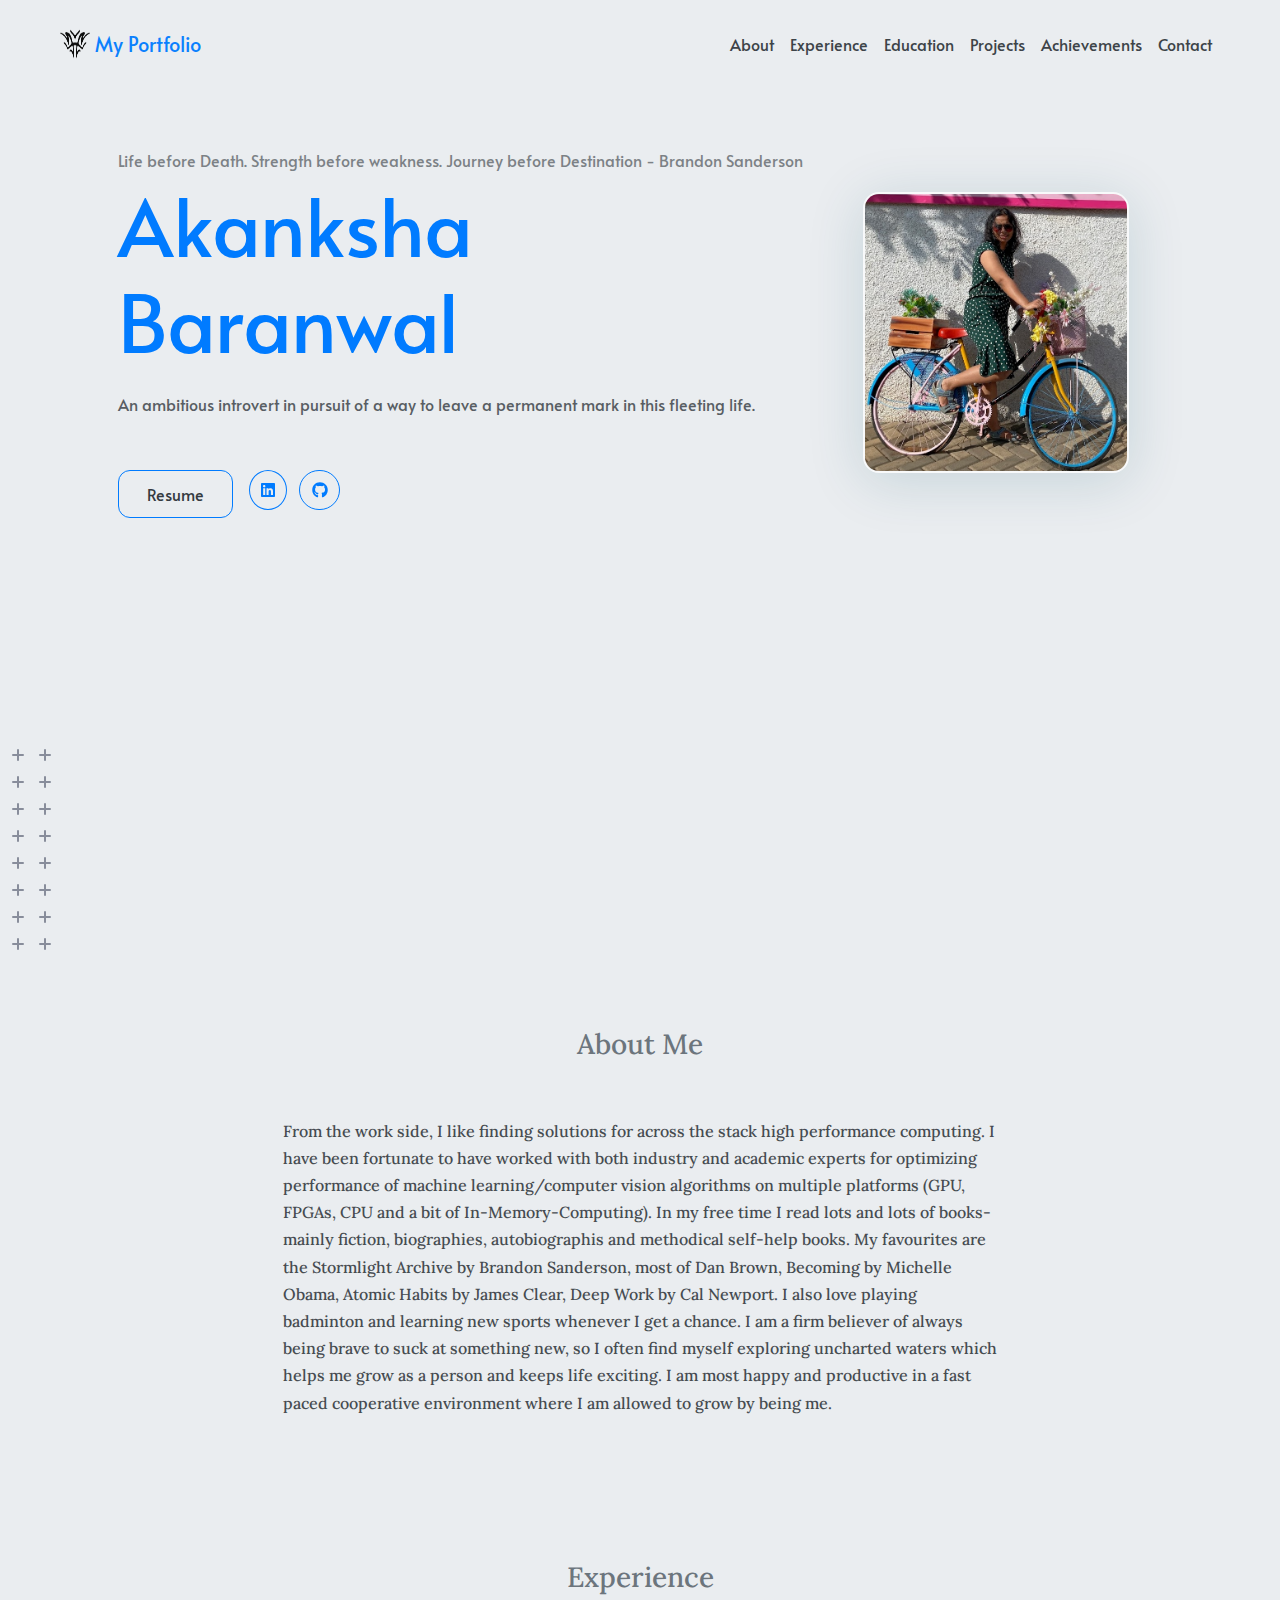
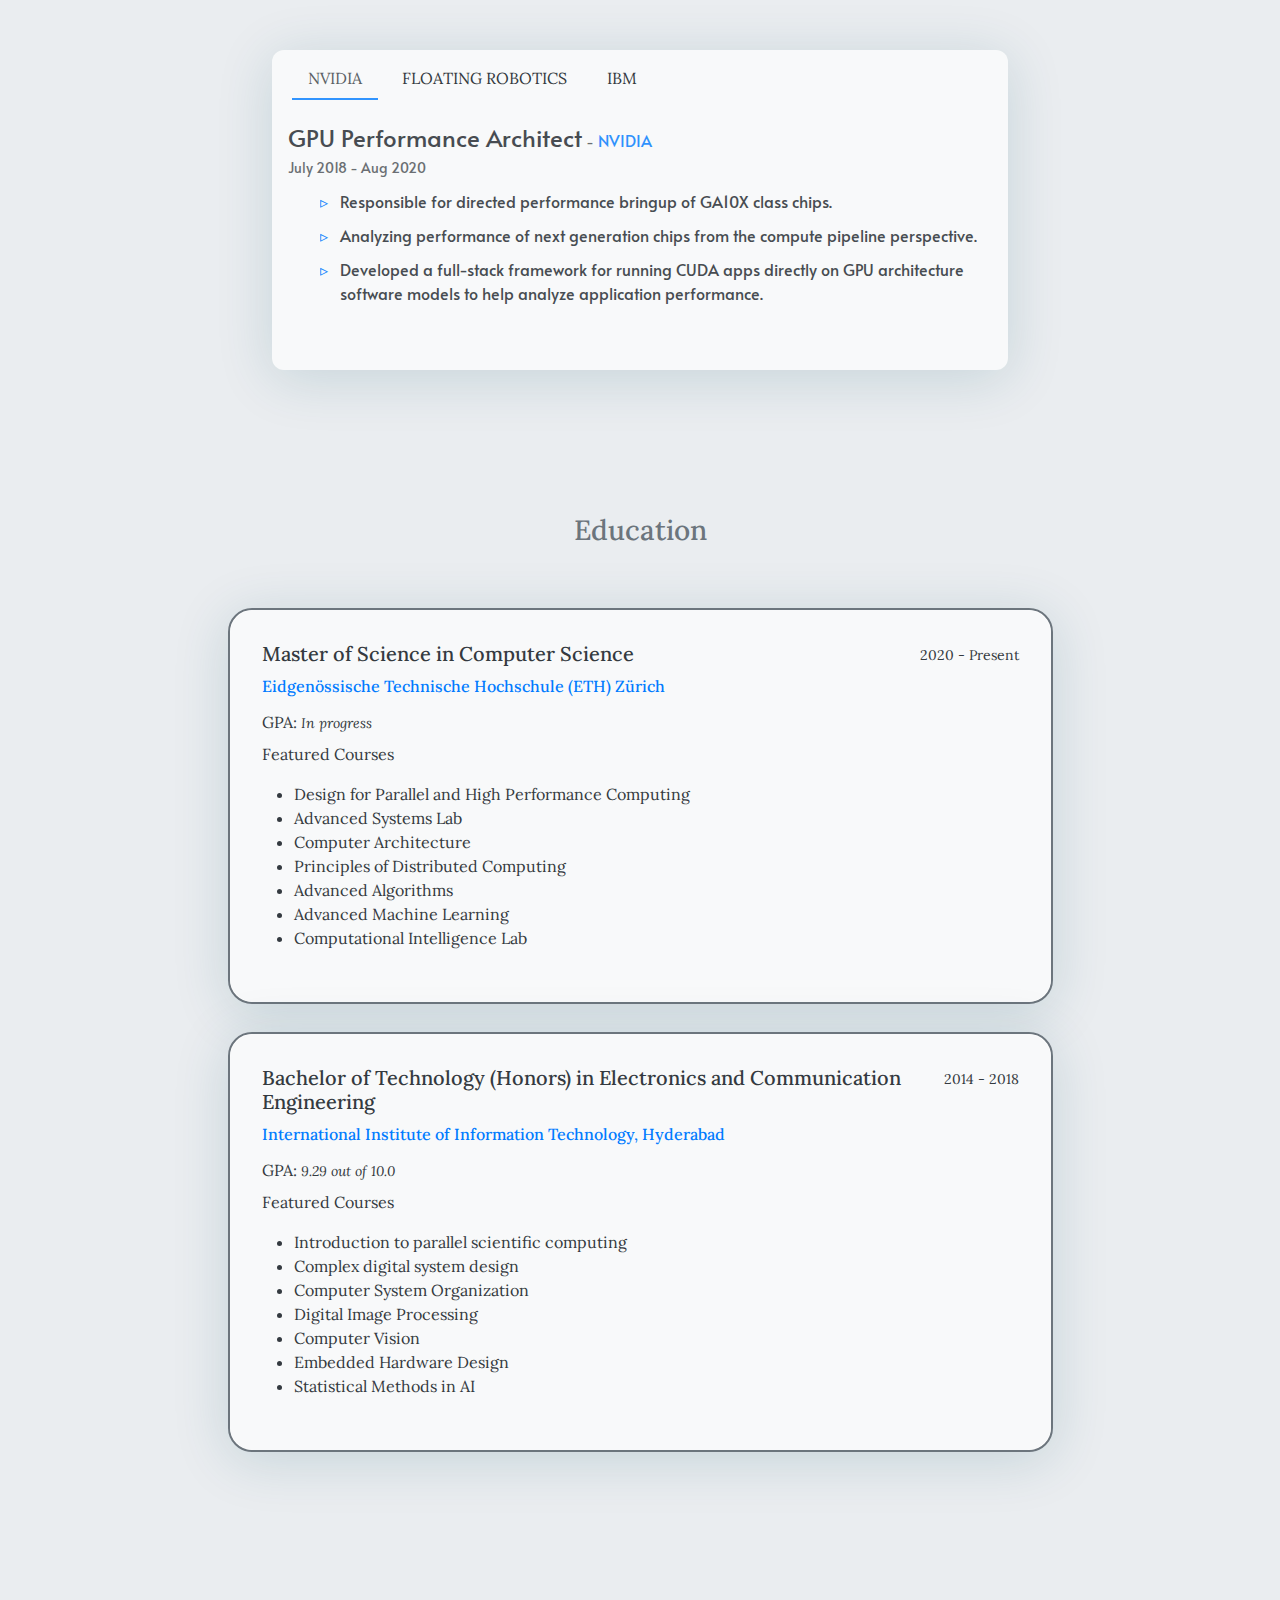
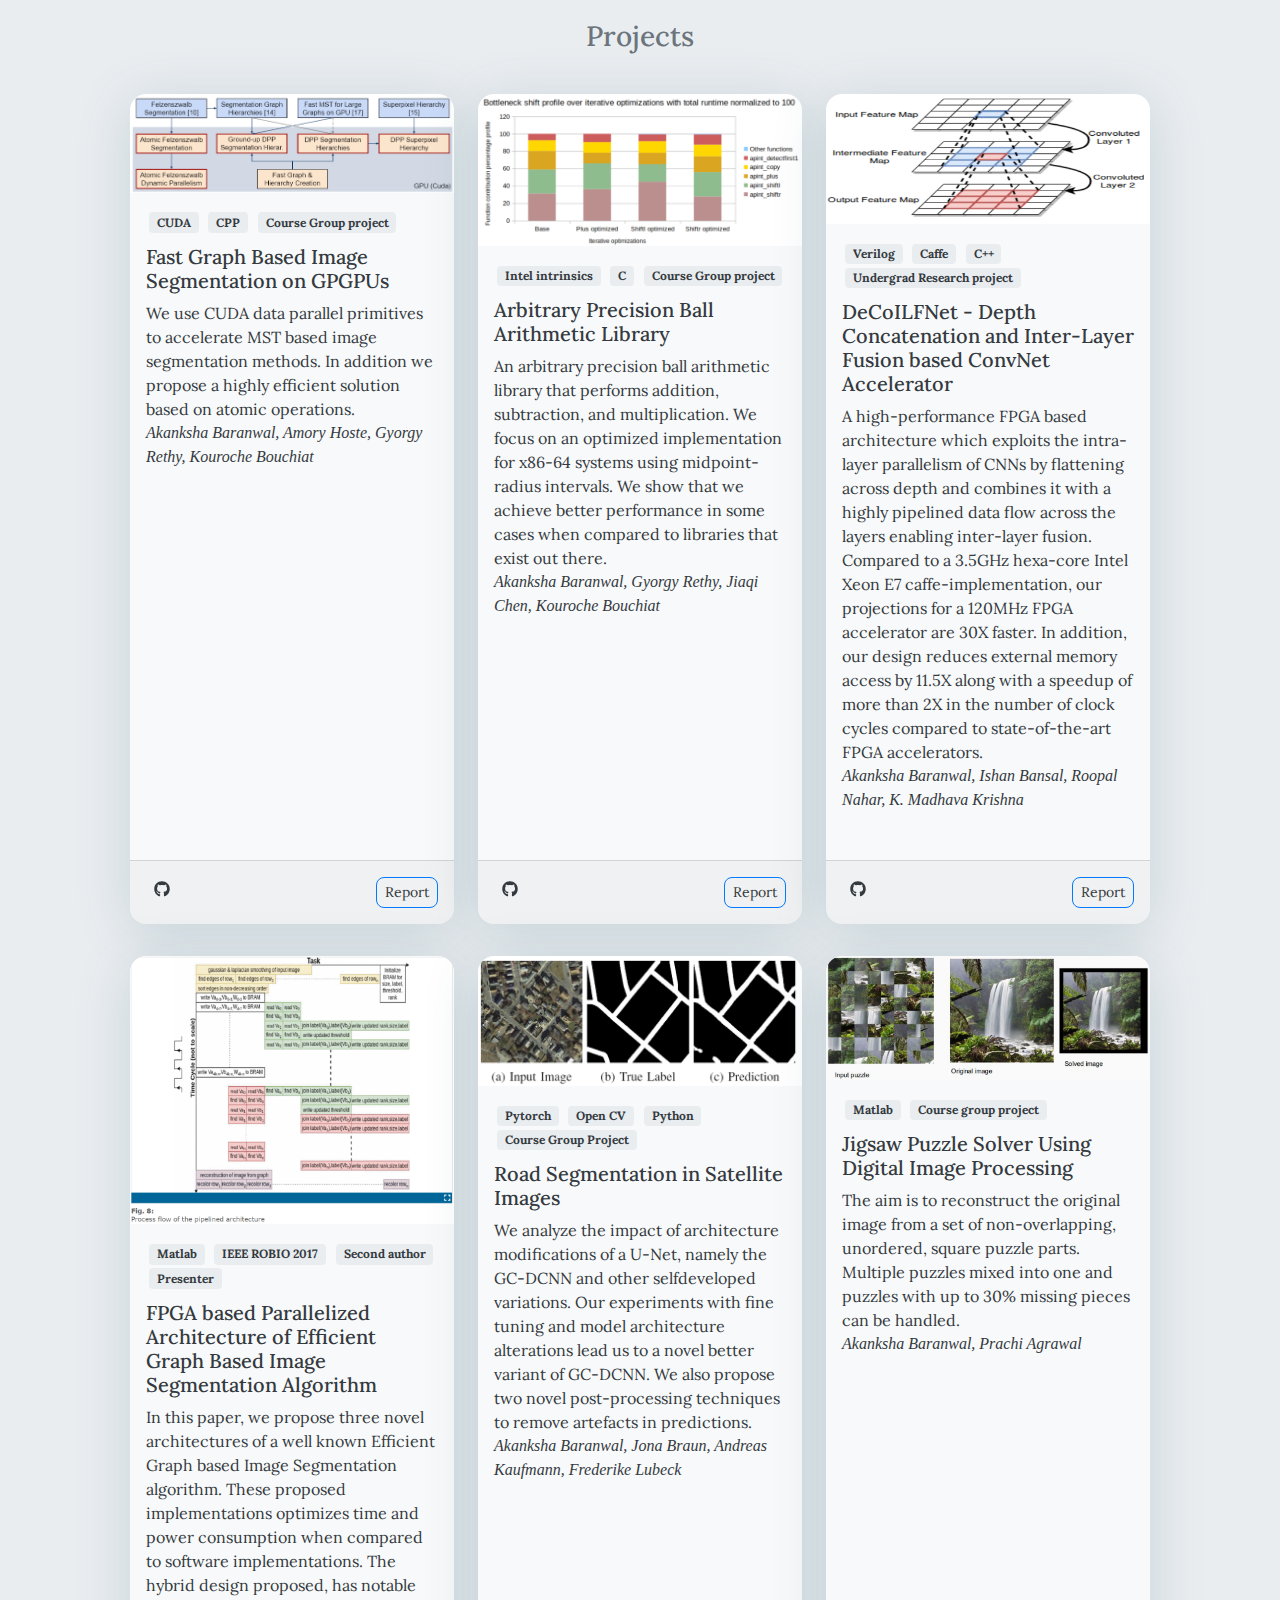
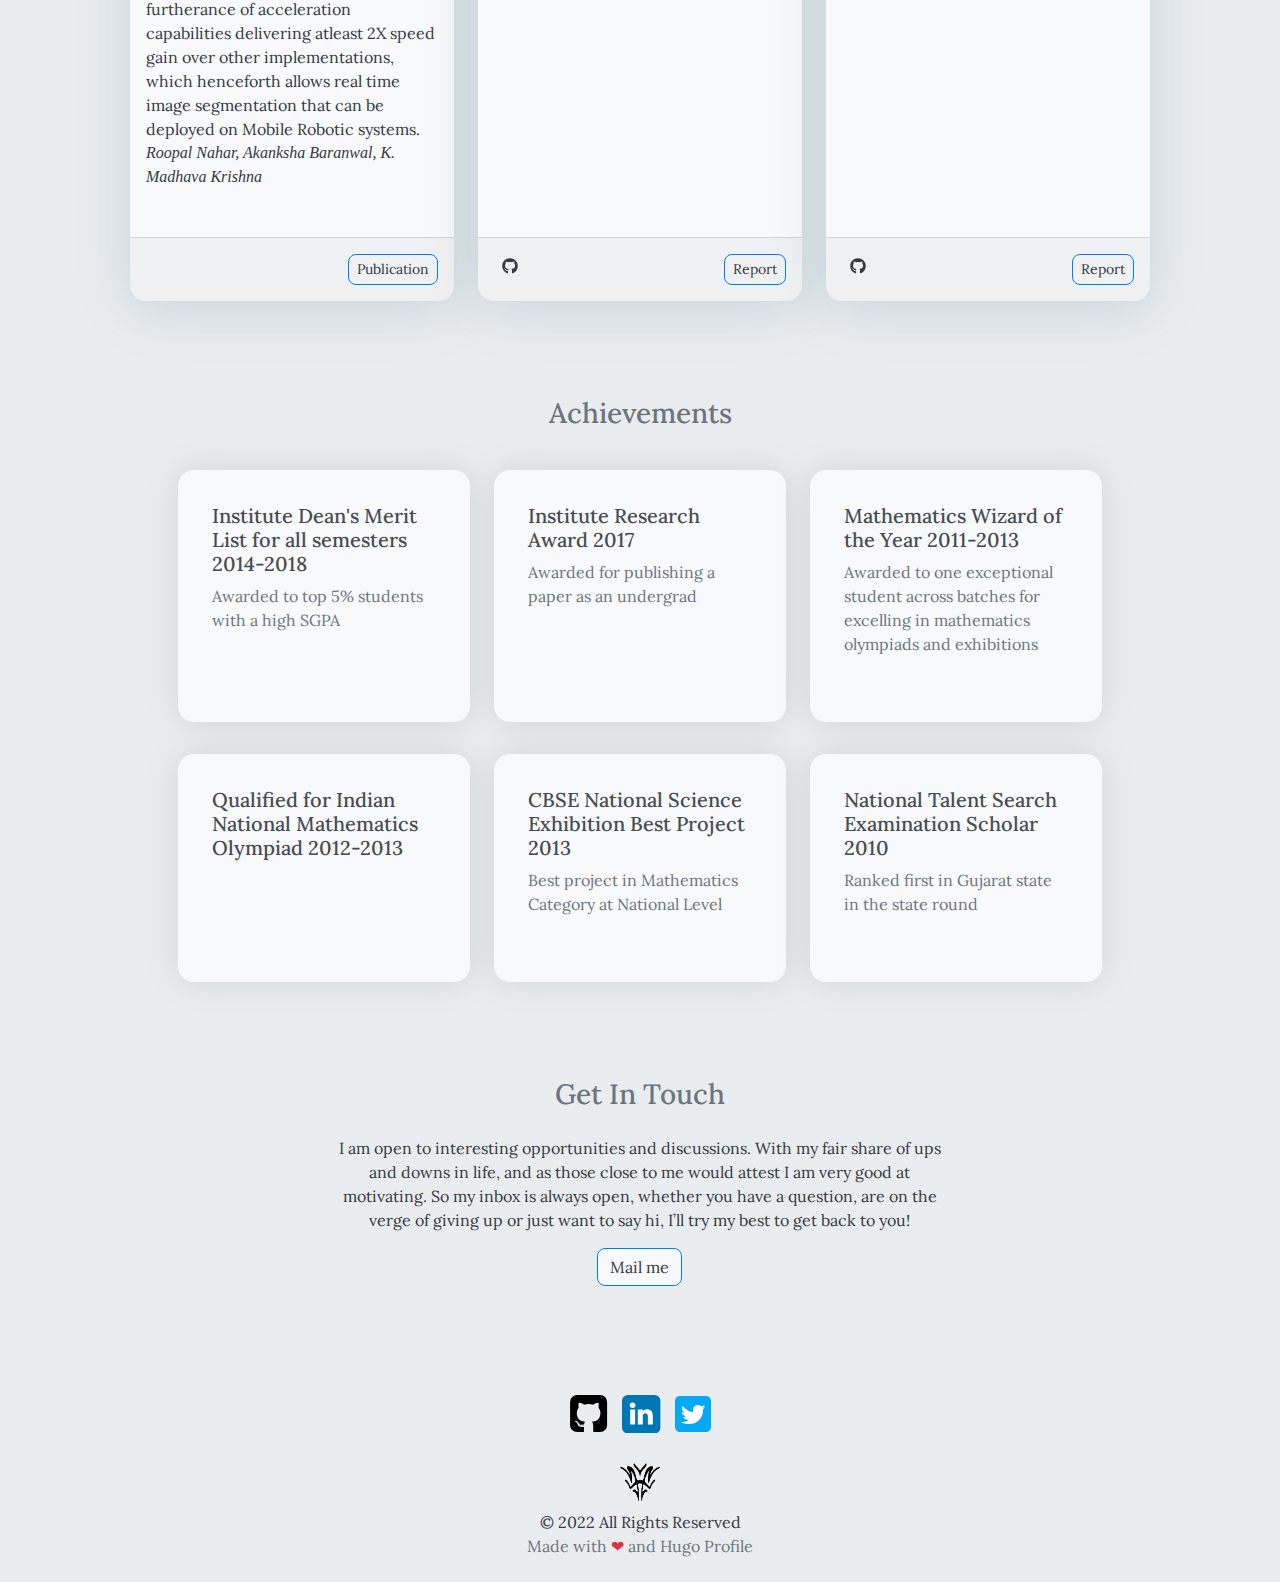
==== index.html @ 1b4d2b2f "fixing github link" ====
<!DOCTYPE html>
<html>

<head>
	<meta name="generator" content="Hugo 0.96.0" /><meta charset="UTF-8">
<meta name="viewport" content="width=device-width, initial-scale=1.0">
<meta http-equiv="X-UA-Compatible" content="ie=edge">
<link rel="icon" href=/logos/danger.png type="image/gif">


<link rel="preconnect" href="https://fonts.googleapis.com">
<link rel="preconnect" href="https://fonts.gstatic.com" crossorigin>
<link
    href="https://fonts.googleapis.com/css2?family=Alata&family=Lora:ital,wght@0,400;0,500;0,600;0,700;1,400;1,500;1,600;1,700&family=Roboto:ital,wght@0,100;0,300;0,400;0,500;0,700;0,900;1,100;1,300;1,400;1,500;1,700;1,900&display=swap"
    rel="stylesheet">


<link rel="stylesheet" href="/css/font.css" media="all">



<script type="application/javascript">
var doNotTrack = false;
if (!doNotTrack) {
	window.ga=window.ga||function(){(ga.q=ga.q||[]).push(arguments)};ga.l=+new Date;
	ga('create', 'G-DWJJVE27WD', 'auto');
	
	ga('send', 'pageview');
}
</script>
<script async src='https://www.google-analytics.com/analytics.js'></script>

<meta property="og:title" content="Akanksha Baranwal" />
<meta property="og:description" content="My projects, experiences and more" />
<meta property="og:type" content="website" />
<meta property="og:url" content="https://akankshabaranwal.github.io/" /><meta property="og:site_name" content="My Portfolio" />


<meta name="twitter:card" content="summary"/>
<meta name="twitter:title" content="Akanksha Baranwal"/>
<meta name="twitter:description" content="My projects, experiences and more"/>



<link rel="stylesheet" href="/bootstrap-5/css/bootstrap.min.css" media="all">
<link rel="stylesheet" href="/css/header.css" media="all">
<link rel="stylesheet" href="/css/footer.css" media="all">


<link rel="stylesheet" href="/css/theme.css" media="all">




<style>
    :root {
        --text-color: #343a40;
        --text-secondary-color: #6c757d;
        --background-color: #eaedf0;
        --secondary-background-color: #64ffda1a;
        --primary-color: #007bff;
        --secondary-color: #f8f9fa;

         
        --text-color-dark: #e4e6eb;
        --text-secondary-color-dark: #b0b3b8;
        --background-color-dark: #18191a;
        --secondary-background-color-dark: #212529;
        --primary-color-dark: #ffffff;
        --secondary-color-dark: #212529;
    }
    body {
        font-size: 1rem;
        font-weight: 400;
        line-height: 1.5;
        text-align: left;
    }
</style>
<meta name="description" content=My&#32;projects,&#32;experiences&#32;and&#32;more>
<link rel="stylesheet" href="/css/index.css" media="all">
<link rel="stylesheet" href="/css/projects.css" media="all">


<script defer src="/fontawesome-5/all-5.15.4.js"></script>

  <title>
Akanksha Baranwal

  </title>
</head>

<body class="light" onload="loading()">
  
  
  <script src="/bootstrap-5/js/bootstrap.bundle.js"></script>



<header>
    <nav class="pt-3 navbar navbar-expand-lg">
        <div class="container-fluid mx-xs-2 mx-sm-5 mx-md-5 mx-lg-5">
            
            <a class="navbar-brand primary-font text-wrap" href="/">
                
                <img src="/logos/danger.png" width="30" height="30"
                    class="d-inline-block align-top">
                My Portfolio
                
            </a>

            
            <button class="navbar-toggler" type="button" data-bs-toggle="collapse" data-bs-target="#navbarContent"
                aria-controls="navbarContent" aria-expanded="false" aria-label="Toggle navigation">
                <svg aria-hidden="true" height="24" viewBox="0 0 16 16" version="1.1" width="24" data-view-component="true">
                    <path fill-rule="evenodd" d="M1 2.75A.75.75 0 011.75 2h12.5a.75.75 0 110 1.5H1.75A.75.75 0 011 2.75zm0 5A.75.75 0 011.75 7h12.5a.75.75 0 110 1.5H1.75A.75.75 0 011 7.75zM1.75 12a.75.75 0 100 1.5h12.5a.75.75 0 100-1.5H1.75z"></path>
                </svg>
            </button>

            
            <div class="collapse navbar-collapse text-wrap primary-font" id="navbarContent">
                <ul class="navbar-nav  ms-auto text-center">
                    
                    <li class="nav-item navbar-text">
                        <a class="nav-link" href="/#about" aria-label="about">About</a>
                    </li>
                    

                    
                    <li class="nav-item navbar-text">
                        <a class="nav-link" href="/#experience"
                            aria-label="experience">Experience</a>
                    </li>
                    

                    
                    <li class="nav-item navbar-text">
                        <a class="nav-link" href="/#education"
                            aria-label="education">Education</a>
                    </li>
                    

                    
                    
                    <li class="nav-item navbar-text">
                        <a class="nav-link" href="/#projects"
                            aria-label="projects">Projects</a>
                    </li>
                    

                    
                    <li class="nav-item navbar-text">
                        <a class="nav-link" href="/#achievements"
                            aria-label="achievements">Achievements</a>
                    </li>
                    

                    
                    <li class="nav-item navbar-text">
                        <a class="nav-link" href="/#contact"
                            aria-label="contact">Contact</a>
                    </li>
                    

                    
                    
                </ul>

                
                
            </div>
        </div>
    </nav>
</header>
<div id="content">
<section id="hero" class="py-5">
    <div class="container px-3 px-sm-5 px-md-5 px-lg-5 pt-lg-3">
        <div class="row">
            <div class="col-sm-12 col-md-12 col-lg-8 content" id="primary-font">
                <span class="subtitle">
                    Life before Death. Strength before weakness. Journey before Destination - Brandon Sanderson
                </span>
                <h2>
                    Akanksha Baranwal
                </h2>
                <h3>
                    
                </h3>
                <p class="hero-content">
                    An ambitious introvert in pursuit of a way to leave a permanent mark in this fleeting life.
                </p>
                <div class="row">
                    <div class="col-auto h-100">
                        
                        <a href="https://drive.google.com/file/d/0B39zqLGKF_CEZVIxSURmVXRhbDQ/view?usp=sharing&amp;resourcekey=0-6eLtnJGpkkW4duVhjnMowQ" class="btn">
                            Resume
                        </a>
                        
                    </div>
                    <div class="col-auto px-0 h-100"><span id="loading-icons" style="display: none;">
    
    <span class="px-1">
        <a href="https://www.linkedin.com/in/akanksha-baranwal/" target="_blank" class="btn social-icon">
            <i class="fab fa-linkedin"></i>
        </a>
    </span>
    
    <span class="px-1">
        <a href="https://github.com/akankshabaranwal" target="_blank" class="btn social-icon">
            <i class="fab fa-github"></i>
        </a>
    </span>
    

    
</span></div>
                </div>
            </div>
            <div class="col-sm-12 col-md-12 col-lg-4">
                <div class="row justify-content-center">
                    <div class="col-sm-12 col-md-9 pt-5 image px-5 px-md-5 px-lg-0 text-center">
                        <img src="/images/me2.png" 
                            class="img-thumbnail mx-auto" 
                            alt=""
                        >
                    </div>
                </div>
            </div>
        </div>
    </div>
    <div class="hero-bottom-svg d-md-block d-lg-block d-none">
        <svg xmlns="http://www.w3.org/2000/svg" width="201" height="201" viewBox="0 0 201 201">
            <g id="Group_1168" data-name="Group 1168" transform="translate(-384 -1392)">
                <rect id="Rectangle_2206" data-name="Rectangle 2206" width="12" height="2" rx="1"
                    transform="translate(391 1392) rotate(90)" fill="#282f49" />
                <rect id="Rectangle_2271" data-name="Rectangle 2271" width="12" height="2" rx="1"
                    transform="translate(391 1500) rotate(90)" fill="#282f49" />
                <rect id="Rectangle_2238" data-name="Rectangle 2238" width="12" height="2" rx="1"
                    transform="translate(391 1446) rotate(90)" fill="#282f49" />
                <rect id="Rectangle_2278" data-name="Rectangle 2278" width="12" height="2" rx="1"
                    transform="translate(391 1554) rotate(90)" fill="#282f49" />
                <rect id="Rectangle_2222" data-name="Rectangle 2222" width="12" height="2" rx="1"
                    transform="translate(391 1419) rotate(90)" fill="#282f49" />
                <rect id="Rectangle_2272" data-name="Rectangle 2272" width="12" height="2" rx="1"
                    transform="translate(391 1527) rotate(90)" fill="#282f49" />
                <rect id="Rectangle_2241" data-name="Rectangle 2241" width="12" height="2" rx="1"
                    transform="translate(391 1473) rotate(90)" fill="#282f49" />
                <rect id="Rectangle_2288" data-name="Rectangle 2288" width="12" height="2" rx="1"
                    transform="translate(391 1581) rotate(90)" fill="#282f49" />
                <rect id="Rectangle_2214" data-name="Rectangle 2214" width="12" height="2" rx="1"
                    transform="translate(499 1392) rotate(90)" fill="#282f49" />
                <rect id="Rectangle_2289" data-name="Rectangle 2289" width="12" height="2" rx="1"
                    transform="translate(499 1500) rotate(90)" fill="#282f49" />
                <rect id="Rectangle_2256" data-name="Rectangle 2256" width="12" height="2" rx="1"
                    transform="translate(499 1446) rotate(90)" fill="#282f49" />
                <rect id="Rectangle_2290" data-name="Rectangle 2290" width="12" height="2" rx="1"
                    transform="translate(499 1554) rotate(90)" fill="#282f49" />
                <rect id="Rectangle_2231" data-name="Rectangle 2231" width="12" height="2" rx="1"
                    transform="translate(499 1419) rotate(90)" fill="#282f49" />
                <rect id="Rectangle_2291" data-name="Rectangle 2291" width="12" height="2" rx="1"
                    transform="translate(499 1527) rotate(90)" fill="#282f49" />
                <rect id="Rectangle_2257" data-name="Rectangle 2257" width="12" height="2" rx="1"
                    transform="translate(499 1473) rotate(90)" fill="#282f49" />
                <rect id="Rectangle_2292" data-name="Rectangle 2292" width="12" height="2" rx="1"
                    transform="translate(499 1581) rotate(90)" fill="#282f49" />
                <rect id="Rectangle_2210" data-name="Rectangle 2210" width="12" height="2" rx="1"
                    transform="translate(445 1392) rotate(90)" fill="#282f49" />
                <rect id="Rectangle_2279" data-name="Rectangle 2279" width="12" height="2" rx="1"
                    transform="translate(445 1500) rotate(90)" fill="#282f49" />
                <rect id="Rectangle_2248" data-name="Rectangle 2248" width="12" height="2" rx="1"
                    transform="translate(445 1446) rotate(90)" fill="#282f49" />
                <rect id="Rectangle_2280" data-name="Rectangle 2280" width="12" height="2" rx="1"
                    transform="translate(445 1554) rotate(90)" fill="#282f49" />
                <rect id="Rectangle_2226" data-name="Rectangle 2226" width="12" height="2" rx="1"
                    transform="translate(445 1419) rotate(90)" fill="#282f49" />
                <rect id="Rectangle_2281" data-name="Rectangle 2281" width="12" height="2" rx="1"
                    transform="translate(445 1527) rotate(90)" fill="#282f49" />
                <rect id="Rectangle_2249" data-name="Rectangle 2249" width="12" height="2" rx="1"
                    transform="translate(445 1473) rotate(90)" fill="#282f49" />
                <rect id="Rectangle_2293" data-name="Rectangle 2293" width="12" height="2" rx="1"
                    transform="translate(445 1581) rotate(90)" fill="#282f49" />
                <rect id="Rectangle_2219" data-name="Rectangle 2219" width="12" height="2" rx="1"
                    transform="translate(553 1392) rotate(90)" fill="#282f49" />
                <rect id="Rectangle_2310" data-name="Rectangle 2310" width="12" height="2" rx="1"
                    transform="translate(553 1500) rotate(90)" fill="#282f49" />
                <rect id="Rectangle_2262" data-name="Rectangle 2262" width="12" height="2" rx="1"
                    transform="translate(553 1446) rotate(90)" fill="#282f49" />
                <rect id="Rectangle_2311" data-name="Rectangle 2311" width="12" height="2" rx="1"
                    transform="translate(553 1554) rotate(90)" fill="#282f49" />
                <rect id="Rectangle_2232" data-name="Rectangle 2232" width="12" height="2" rx="1"
                    transform="translate(553 1419) rotate(90)" fill="#282f49" />
                <rect id="Rectangle_2312" data-name="Rectangle 2312" width="12" height="2" rx="1"
                    transform="translate(553 1527) rotate(90)" fill="#282f49" />
                <rect id="Rectangle_2263" data-name="Rectangle 2263" width="12" height="2" rx="1"
                    transform="translate(553 1473) rotate(90)" fill="#282f49" />
                <rect id="Rectangle_2313" data-name="Rectangle 2313" width="12" height="2" rx="1"
                    transform="translate(553 1581) rotate(90)" fill="#282f49" />
                <rect id="Rectangle_2209" data-name="Rectangle 2209" width="12" height="2" rx="1"
                    transform="translate(418 1392) rotate(90)" fill="#282f49" />
                <rect id="Rectangle_2273" data-name="Rectangle 2273" width="12" height="2" rx="1"
                    transform="translate(418 1500) rotate(90)" fill="#282f49" />
                <rect id="Rectangle_2242" data-name="Rectangle 2242" width="12" height="2" rx="1"
                    transform="translate(418 1446) rotate(90)" fill="#282f49" />
                <rect id="Rectangle_2282" data-name="Rectangle 2282" width="12" height="2" rx="1"
                    transform="translate(418 1554) rotate(90)" fill="#282f49" />
                <rect id="Rectangle_2223" data-name="Rectangle 2223" width="12" height="2" rx="1"
                    transform="translate(418 1419) rotate(90)" fill="#282f49" />
                <rect id="Rectangle_2274" data-name="Rectangle 2274" width="12" height="2" rx="1"
                    transform="translate(418 1527) rotate(90)" fill="#282f49" />
                <rect id="Rectangle_2243" data-name="Rectangle 2243" width="12" height="2" rx="1"
                    transform="translate(418 1473) rotate(90)" fill="#282f49" />
                <rect id="Rectangle_2294" data-name="Rectangle 2294" width="12" height="2" rx="1"
                    transform="translate(418 1581) rotate(90)" fill="#282f49" />
                <rect id="Rectangle_2217" data-name="Rectangle 2217" width="12" height="2" rx="1"
                    transform="translate(526 1392) rotate(90)" fill="#282f49" />
                <rect id="Rectangle_2314" data-name="Rectangle 2314" width="12" height="2" rx="1"
                    transform="translate(526 1500) rotate(90)" fill="#282f49" />
                <rect id="Rectangle_2258" data-name="Rectangle 2258" width="12" height="2" rx="1"
                    transform="translate(526 1446) rotate(90)" fill="#282f49" />
                <rect id="Rectangle_2315" data-name="Rectangle 2315" width="12" height="2" rx="1"
                    transform="translate(526 1554) rotate(90)" fill="#282f49" />
                <rect id="Rectangle_2233" data-name="Rectangle 2233" width="12" height="2" rx="1"
                    transform="translate(526 1419) rotate(90)" fill="#282f49" />
                <rect id="Rectangle_2316" data-name="Rectangle 2316" width="12" height="2" rx="1"
                    transform="translate(526 1527) rotate(90)" fill="#282f49" />
                <rect id="Rectangle_2259" data-name="Rectangle 2259" width="12" height="2" rx="1"
                    transform="translate(526 1473) rotate(90)" fill="#282f49" />
                <rect id="Rectangle_2317" data-name="Rectangle 2317" width="12" height="2" rx="1"
                    transform="translate(526 1581) rotate(90)" fill="#282f49" />
                <rect id="Rectangle_2211" data-name="Rectangle 2211" width="12" height="2" rx="1"
                    transform="translate(472 1392) rotate(90)" fill="#282f49" />
                <rect id="Rectangle_2295" data-name="Rectangle 2295" width="12" height="2" rx="1"
                    transform="translate(472 1500) rotate(90)" fill="#282f49" />
                <rect id="Rectangle_2250" data-name="Rectangle 2250" width="12" height="2" rx="1"
                    transform="translate(472 1446) rotate(90)" fill="#282f49" />
                <rect id="Rectangle_2296" data-name="Rectangle 2296" width="12" height="2" rx="1"
                    transform="translate(472 1554) rotate(90)" fill="#282f49" />
                <rect id="Rectangle_2227" data-name="Rectangle 2227" width="12" height="2" rx="1"
                    transform="translate(472 1419) rotate(90)" fill="#282f49" />
                <rect id="Rectangle_2297" data-name="Rectangle 2297" width="12" height="2" rx="1"
                    transform="translate(472 1527) rotate(90)" fill="#282f49" />
                <rect id="Rectangle_2251" data-name="Rectangle 2251" width="12" height="2" rx="1"
                    transform="translate(472 1473) rotate(90)" fill="#282f49" />
                <rect id="Rectangle_2298" data-name="Rectangle 2298" width="12" height="2" rx="1"
                    transform="translate(472 1581) rotate(90)" fill="#282f49" />
                <rect id="Rectangle_2221" data-name="Rectangle 2221" width="12" height="2" rx="1"
                    transform="translate(580 1392) rotate(90)" fill="#282f49" />
                <rect id="Rectangle_2318" data-name="Rectangle 2318" width="12" height="2" rx="1"
                    transform="translate(580 1500) rotate(90)" fill="#282f49" />
                <rect id="Rectangle_2264" data-name="Rectangle 2264" width="12" height="2" rx="1"
                    transform="translate(580 1446) rotate(90)" fill="#282f49" />
                <rect id="Rectangle_2319" data-name="Rectangle 2319" width="12" height="2" rx="1"
                    transform="translate(580 1554) rotate(90)" fill="#282f49" />
                <rect id="Rectangle_2236" data-name="Rectangle 2236" width="12" height="2" rx="1"
                    transform="translate(580 1419) rotate(90)" fill="#282f49" />
                <rect id="Rectangle_2320" data-name="Rectangle 2320" width="12" height="2" rx="1"
                    transform="translate(580 1527) rotate(90)" fill="#282f49" />
                <rect id="Rectangle_2265" data-name="Rectangle 2265" width="12" height="2" rx="1"
                    transform="translate(580 1473) rotate(90)" fill="#282f49" />
                <rect id="Rectangle_2321" data-name="Rectangle 2321" width="12" height="2" rx="1"
                    transform="translate(580 1581) rotate(90)" fill="#282f49" />
                <rect id="Rectangle_2207" data-name="Rectangle 2207" width="12" height="2" rx="1"
                    transform="translate(396 1399) rotate(-180)" fill="#282f49" />
                <rect id="Rectangle_2270" data-name="Rectangle 2270" width="12" height="2" rx="1"
                    transform="translate(396 1507) rotate(-180)" fill="#282f49" />
                <rect id="Rectangle_2239" data-name="Rectangle 2239" width="12" height="2" rx="1"
                    transform="translate(396 1453) rotate(-180)" fill="#282f49" />
                <rect id="Rectangle_2283" data-name="Rectangle 2283" width="12" height="2" rx="1"
                    transform="translate(396 1561) rotate(-180)" fill="#282f49" />
                <rect id="Rectangle_2224" data-name="Rectangle 2224" width="12" height="2" rx="1"
                    transform="translate(396 1426) rotate(-180)" fill="#282f49" />
                <rect id="Rectangle_2275" data-name="Rectangle 2275" width="12" height="2" rx="1"
                    transform="translate(396 1534) rotate(-180)" fill="#282f49" />
                <rect id="Rectangle_2244" data-name="Rectangle 2244" width="12" height="2" rx="1"
                    transform="translate(396 1480) rotate(-180)" fill="#282f49" />
                <rect id="Rectangle_2299" data-name="Rectangle 2299" width="12" height="2" rx="1"
                    transform="translate(396 1588) rotate(-180)" fill="#282f49" />
                <rect id="Rectangle_2215" data-name="Rectangle 2215" width="12" height="2" rx="1"
                    transform="translate(504 1399) rotate(-180)" fill="#282f49" />
                <rect id="Rectangle_2300" data-name="Rectangle 2300" width="12" height="2" rx="1"
                    transform="translate(504 1507) rotate(-180)" fill="#282f49" />
                <rect id="Rectangle_2252" data-name="Rectangle 2252" width="12" height="2" rx="1"
                    transform="translate(504 1453) rotate(-180)" fill="#282f49" />
                <rect id="Rectangle_2301" data-name="Rectangle 2301" width="12" height="2" rx="1"
                    transform="translate(504 1561) rotate(-180)" fill="#282f49" />
                <rect id="Rectangle_2228" data-name="Rectangle 2228" width="12" height="2" rx="1"
                    transform="translate(504 1426) rotate(-180)" fill="#282f49" />
                <rect id="Rectangle_2302" data-name="Rectangle 2302" width="12" height="2" rx="1"
                    transform="translate(504 1534) rotate(-180)" fill="#282f49" />
                <rect id="Rectangle_2253" data-name="Rectangle 2253" width="12" height="2" rx="1"
                    transform="translate(504 1480) rotate(-180)" fill="#282f49" />
                <rect id="Rectangle_2303" data-name="Rectangle 2303" width="12" height="2" rx="1"
                    transform="translate(504 1588) rotate(-180)" fill="#282f49" />
                <rect id="Rectangle_2212" data-name="Rectangle 2212" width="12" height="2" rx="1"
                    transform="translate(450 1399) rotate(-180)" fill="#282f49" />
                <rect id="Rectangle_2284" data-name="Rectangle 2284" width="12" height="2" rx="1"
                    transform="translate(450 1507) rotate(-180)" fill="#282f49" />
                <rect id="Rectangle_2245" data-name="Rectangle 2245" width="12" height="2" rx="1"
                    transform="translate(450 1453) rotate(-180)" fill="#282f49" />
                <rect id="Rectangle_2285" data-name="Rectangle 2285" width="12" height="2" rx="1"
                    transform="translate(450 1561) rotate(-180)" fill="#282f49" />
                <rect id="Rectangle_2229" data-name="Rectangle 2229" width="12" height="2" rx="1"
                    transform="translate(450 1426) rotate(-180)" fill="#282f49" />
                <rect id="Rectangle_2286" data-name="Rectangle 2286" width="12" height="2" rx="1"
                    transform="translate(450 1534) rotate(-180)" fill="#282f49" />
                <rect id="Rectangle_2246" data-name="Rectangle 2246" width="12" height="2" rx="1"
                    transform="translate(450 1480) rotate(-180)" fill="#282f49" />
                <rect id="Rectangle_2304" data-name="Rectangle 2304" width="12" height="2" rx="1"
                    transform="translate(450 1588) rotate(-180)" fill="#282f49" />
                <rect id="Rectangle_2218" data-name="Rectangle 2218" width="12" height="2" rx="1"
                    transform="translate(558 1399) rotate(-180)" fill="#282f49" />
                <rect id="Rectangle_2322" data-name="Rectangle 2322" width="12" height="2" rx="1"
                    transform="translate(558 1507) rotate(-180)" fill="#282f49" />
                <rect id="Rectangle_2266" data-name="Rectangle 2266" width="12" height="2" rx="1"
                    transform="translate(558 1453) rotate(-180)" fill="#282f49" />
                <rect id="Rectangle_2323" data-name="Rectangle 2323" width="12" height="2" rx="1"
                    transform="translate(558 1561) rotate(-180)" fill="#282f49" />
                <rect id="Rectangle_2234" data-name="Rectangle 2234" width="12" height="2" rx="1"
                    transform="translate(558 1426) rotate(-180)" fill="#282f49" />
                <rect id="Rectangle_2324" data-name="Rectangle 2324" width="12" height="2" rx="1"
                    transform="translate(558 1534) rotate(-180)" fill="#282f49" />
                <rect id="Rectangle_2267" data-name="Rectangle 2267" width="12" height="2" rx="1"
                    transform="translate(558 1480) rotate(-180)" fill="#282f49" />
                <rect id="Rectangle_2325" data-name="Rectangle 2325" width="12" height="2" rx="1"
                    transform="translate(558 1588) rotate(-180)" fill="#282f49" />
                <rect id="Rectangle_2208" data-name="Rectangle 2208" width="12" height="2" rx="1"
                    transform="translate(423 1399) rotate(-180)" fill="#282f49" />
                <rect id="Rectangle_2276" data-name="Rectangle 2276" width="12" height="2" rx="1"
                    transform="translate(423 1507) rotate(-180)" fill="#282f49" />
                <rect id="Rectangle_2240" data-name="Rectangle 2240" width="12" height="2" rx="1"
                    transform="translate(423 1453) rotate(-180)" fill="#282f49" />
                <rect id="Rectangle_2287" data-name="Rectangle 2287" width="12" height="2" rx="1"
                    transform="translate(423 1561) rotate(-180)" fill="#282f49" />
                <rect id="Rectangle_2225" data-name="Rectangle 2225" width="12" height="2" rx="1"
                    transform="translate(423 1426) rotate(-180)" fill="#282f49" />
                <rect id="Rectangle_2277" data-name="Rectangle 2277" width="12" height="2" rx="1"
                    transform="translate(423 1534) rotate(-180)" fill="#282f49" />
                <rect id="Rectangle_2247" data-name="Rectangle 2247" width="12" height="2" rx="1"
                    transform="translate(423 1480) rotate(-180)" fill="#282f49" />
                <rect id="Rectangle_2305" data-name="Rectangle 2305" width="12" height="2" rx="1"
                    transform="translate(423 1588) rotate(-180)" fill="#282f49" />
                <rect id="Rectangle_2216" data-name="Rectangle 2216" width="12" height="2" rx="1"
                    transform="translate(531 1399) rotate(-180)" fill="#282f49" />
                <rect id="Rectangle_2326" data-name="Rectangle 2326" width="12" height="2" rx="1"
                    transform="translate(531 1507) rotate(-180)" fill="#282f49" />
                <rect id="Rectangle_2260" data-name="Rectangle 2260" width="12" height="2" rx="1"
                    transform="translate(531 1453) rotate(-180)" fill="#282f49" />
                <rect id="Rectangle_2327" data-name="Rectangle 2327" width="12" height="2" rx="1"
                    transform="translate(531 1561) rotate(-180)" fill="#282f49" />
                <rect id="Rectangle_2235" data-name="Rectangle 2235" width="12" height="2" rx="1"
                    transform="translate(531 1426) rotate(-180)" fill="#282f49" />
                <rect id="Rectangle_2328" data-name="Rectangle 2328" width="12" height="2" rx="1"
                    transform="translate(531 1534) rotate(-180)" fill="#282f49" />
                <rect id="Rectangle_2261" data-name="Rectangle 2261" width="12" height="2" rx="1"
                    transform="translate(531 1480) rotate(-180)" fill="#282f49" />
                <rect id="Rectangle_2329" data-name="Rectangle 2329" width="12" height="2" rx="1"
                    transform="translate(531 1588) rotate(-180)" fill="#282f49" />
                <rect id="Rectangle_2213" data-name="Rectangle 2213" width="12" height="2" rx="1"
                    transform="translate(477 1399) rotate(-180)" fill="#282f49" />
                <rect id="Rectangle_2306" data-name="Rectangle 2306" width="12" height="2" rx="1"
                    transform="translate(477 1507) rotate(-180)" fill="#282f49" />
                <rect id="Rectangle_2254" data-name="Rectangle 2254" width="12" height="2" rx="1"
                    transform="translate(477 1453) rotate(-180)" fill="#282f49" />
                <rect id="Rectangle_2307" data-name="Rectangle 2307" width="12" height="2" rx="1"
                    transform="translate(477 1561) rotate(-180)" fill="#282f49" />
                <rect id="Rectangle_2230" data-name="Rectangle 2230" width="12" height="2" rx="1"
                    transform="translate(477 1426) rotate(-180)" fill="#282f49" />
                <rect id="Rectangle_2308" data-name="Rectangle 2308" width="12" height="2" rx="1"
                    transform="translate(477 1534) rotate(-180)" fill="#282f49" />
                <rect id="Rectangle_2255" data-name="Rectangle 2255" width="12" height="2" rx="1"
                    transform="translate(477 1480) rotate(-180)" fill="#282f49" />
                <rect id="Rectangle_2309" data-name="Rectangle 2309" width="12" height="2" rx="1"
                    transform="translate(477 1588) rotate(-180)" fill="#282f49" />
                <rect id="Rectangle_2220" data-name="Rectangle 2220" width="12" height="2" rx="1"
                    transform="translate(585 1399) rotate(-180)" fill="#282f49" />
                <rect id="Rectangle_2330" data-name="Rectangle 2330" width="12" height="2" rx="1"
                    transform="translate(585 1507) rotate(-180)" fill="#282f49" />
                <rect id="Rectangle_2268" data-name="Rectangle 2268" width="12" height="2" rx="1"
                    transform="translate(585 1453) rotate(-180)" fill="#282f49" />
                <rect id="Rectangle_2331" data-name="Rectangle 2331" width="12" height="2" rx="1"
                    transform="translate(585 1561) rotate(-180)" fill="#282f49" />
                <rect id="Rectangle_2237" data-name="Rectangle 2237" width="12" height="2" rx="1"
                    transform="translate(585 1426) rotate(-180)" fill="#282f49" />
                <rect id="Rectangle_2332" data-name="Rectangle 2332" width="12" height="2" rx="1"
                    transform="translate(585 1534) rotate(-180)" fill="#282f49" />
                <rect id="Rectangle_2269" data-name="Rectangle 2269" width="12" height="2" rx="1"
                    transform="translate(585 1480) rotate(-180)" fill="#282f49" />
                <rect id="Rectangle_2333" data-name="Rectangle 2333" width="12" height="2" rx="1"
                    transform="translate(585 1588) rotate(-180)" fill="#282f49" />
            </g>
        </svg>
    </div>
</section>

<section id="about" class="py-0 py-sm-5">
    <div class="container bg-transparent">
        <h3 class="text-center bg-transparent">About Me</h3>
        <div class="bg-transparent row justify-content-center px-3 py-5">
            
            <div class="col-sm-12 col-md-12 col-lg-8 content">
                From the work side, I like finding solutions for across the stack high performance computing. I have been fortunate to have worked with both industry and academic experts for optimizing performance of machine learning/computer vision algorithms on multiple platforms (GPU, FPGAs, CPU and a bit of In-Memory-Computing). In my free time I read lots and lots of books- mainly fiction, biographies, autobiographis and methodical self-help books. My favourites are the Stormlight Archive by Brandon Sanderson, most of Dan Brown, Becoming by Michelle Obama, Atomic Habits by James Clear, Deep Work by Cal Newport. I also love playing badminton and learning new sports whenever I get a chance. I am a firm believer of always being brave to suck at something new, so I often find myself exploring uncharted waters which helps me grow as a person and keeps life exciting. I am most happy and productive in a fast paced cooperative environment where I am allowed to grow by being me.

                
            </div>
        </div>
    </div>
</section>

<section id="experience" class="py-5">
    <div class="container">
        <h3 class="text-center">Experience</h3>
        <div class="row justify-content-center">
            <div class="col-sm-12 col-md-8 col-lg-8 py-5">
                <div class="experience-container px-3 pt-2">
                    <ul class="nav nav-pills mb-3 bg-transparent" id="pills-tab" role="tablist">
                        
                        
                        <li class="nav-item px-1 bg-transparent" role="presentation">
                            <div 
                                class="nav-link active bg-transparent" 
                                aria-selected="true" 
                                type="button"
                                role="tab" 
                                data-bs-toggle="pill"
                                id='NVIDIA-July-2018---Aug-2020-tab'
                                data-bs-target='#pills-NVIDIA-July-2018---Aug-2020'
                                aria-controls='NVIDIA-July-2018---Aug-2020' 
                            >
                                NVIDIA
                            </div>
                        </li>
                        
                        
                        
                        <li class="nav-item px-1 bg-transparent" role="presentation">
                            <div 
                                class="nav-link bg-transparent" 
                                aria-selected="true" 
                                type="button"
                                role="tab" 
                                data-bs-toggle="pill"
                                id='FLOATING-ROBOTICS-Mar-2022---present-tab'
                                data-bs-target='#pills-FLOATING-ROBOTICS-Mar-2022---present' 
                                aria-controls='FLOATING-ROBOTICS-Mar-2022---present'
                            >
                                FLOATING ROBOTICS
                            </div>
                        </li>
                        
                        
                        
                        <li class="nav-item px-1 bg-transparent" role="presentation">
                            <div 
                                class="nav-link bg-transparent" 
                                aria-selected="true" 
                                type="button"
                                role="tab" 
                                data-bs-toggle="pill"
                                id='IBM-Feb-2021---Sep-2021-tab'
                                data-bs-target='#pills-IBM-Feb-2021---Sep-2021' 
                                aria-controls='IBM-Feb-2021---Sep-2021'
                            >
                                IBM
                            </div>
                        </li>
                        
                        
                    </ul>
                    <div class="tab-content pb-5 pt-2 bg-transparent primary-font" id="pills-tabContent">
                        
                        
                        <div 
                            class="tab-pane fade show active bg-transparent" 
                            role="tabpanel"
                            id='pills-NVIDIA-July-2018---Aug-2020'
                            aria-labelledby='pills-NVIDIA-July-2018---Aug-2020-tab'
                        >
                            <div>
                                <span class="h4">GPU Performance Architect</span>
                                <small>-</small>
                                <a href="https://www.nvidia.com/en-in/" target="_blank">NVIDIA</a>
                                <div class="pb-1">
                                    <small>July 2018 - Aug 2020</small>
                                    
                                </div>

                                
                            </div>

                            <ul>
<li>Responsible for directed performance bringup of GA10X class chips.</li>
<li>Analyzing performance of next generation chips from the compute pipeline perspective.</li>
<li>Developed a full-stack framework for running CUDA apps directly on GPU architecture software models to help analyze application performance.</li>
</ul>

                        </div>
                        
                        
                        
                        <div 
                            class="tab-pane fade bg-transparent" 
                            role="tabpanel"
                            id='pills-FLOATING-ROBOTICS-Mar-2022---present'
                            aria-labelledby='pills-FLOATING-ROBOTICS-Mar-2022---present-tab'
                        >
                            <div>
                                <span class="h4">Research Assistant</span>
                                <small>-</small>
                                <a href="https://www.floatingrobotics.com/" target="_blank">FLOATING ROBOTICS</a>
                                
                                <div class="pb-1">
                                    <small>Mar 2022 - present</small>
                                    
                                </div>
                                
                                
                            </div>

                            <div class="pt-2">
                                I recently started working part time at Floating Robotics which is a spin-off of Robotics Systems Lab at ETH.
                            </div>
                        </div>
                        
                        
                        
                        <div 
                            class="tab-pane fade bg-transparent" 
                            role="tabpanel"
                            id='pills-IBM-Feb-2021---Sep-2021'
                            aria-labelledby='pills-IBM-Feb-2021---Sep-2021-tab'
                        >
                            <div>
                                <span class="h4">Student Researcher</span>
                                <small>-</small>
                                <a href="https://www.zurich.ibm.com/" target="_blank">IBM</a>
                                
                                <div class="pb-1">
                                    <small>Feb 2021 - Sep 2021</small>
                                    
                                </div>
                                
                                
                            </div>

                            <div class="pt-2">
                                <ul>
<li>Assesed the feasibility of neural network based genome basecalling on analog PCM devices.</li>
<li>Excel based models to project estimated speedups based on the network architecture</li>
</ul>

                            </div>
                        </div>
                        
                        
                    </div>
                </div>
            </div>
        </div>
    </div>
</section>

<section id="education" class="py-5">
    <div class="container">
        <h3 class="text-center">Education</h3>
        <div class="row justify-content-center py-5">
            
            
            <div class="col-12 p-0">
                <div class="row row align-items-center justify-content-center m-1 mb-4">
                    

                    <div class="col-md-9">
                        <div class="card">
                            <div class="card-body">
                                <div class="float-end">
                                    <small>2020 - Present</small>
                                </div>
                                <h5 class="card-title">Master of Science in Computer Science </h5>
                                
                                
                                <a href="https://ethz.ch/en.html" target="_blank">
                                    <h6>
                                    Eidgenössische Technische Hochschule (ETH) Zürich
                                    </h6>
                                </a>
                                

                                <div class="py-1">
                                    GPA:
                                    <i>
                                        <small>In progress</small>
                                    </i> 
                                </div>
                                <div class="py-1 education-content">
                                    <p>Featured Courses</p>
<ul>
<li>Design for Parallel and High Performance Computing</li>
<li>Advanced Systems Lab</li>
<li>Computer Architecture</li>
<li>Principles of Distributed Computing</li>
<li>Advanced Algorithms</li>
<li>Advanced Machine Learning</li>
<li>Computational Intelligence Lab</li>
</ul>

                                </div>

                                
                            </div>
                        </div>
                    </div>
                </div>
            </div>
            
            <div class="col-12 p-0">
                <div class="row row align-items-center justify-content-center m-1 mb-4">
                    

                    <div class="col-md-9">
                        <div class="card">
                            <div class="card-body">
                                <div class="float-end">
                                    <small>2014 - 2018</small>
                                </div>
                                <h5 class="card-title">Bachelor of Technology (Honors) in Electronics and Communication Engineering</h5>
                                
                                
                                <a href="https://www.iiit.ac.in/" target="_blank">
                                    <h6>
                                     International Institute of Information Technology, Hyderabad
                                    </h6>
                                </a>
                                

                                <div class="py-1">
                                    GPA:
                                    <i>
                                        <small>9.29 out of 10.0</small>
                                    </i> 
                                </div>
                                <div class="py-1 education-content">
                                    <p>Featured Courses</p>
<ul>
<li>Introduction to parallel scientific computing</li>
<li>Complex digital system design</li>
<li>Computer System Organization</li>
<li>Digital Image Processing</li>
<li>Computer Vision</li>
<li>Embedded Hardware Design</li>
<li>Statistical Methods in AI</li>
</ul>

                                </div>

                                
                            </div>
                        </div>
                    </div>
                </div>
            </div>
            
        </div>
    </div>
</section>

<section id="projects" class="py-5">
    <div class="container">
        <h3 class="text-center">Projects</h3>
        <div class="row justify-content-center px-3 px-md-5">
            
            <div class="col-lg-4 col-md-6 my-3">
                <div class="card my-3 h-100" title="Fast Graph Based Image Segmentation on GPGPUs">
                    <div class="card-head">
                        <img class="card-img-top" src="/images/graph.png" alt="Fast Graph Based Image Segmentation on GPGPUs">
                    </div>
                    <div class="card-body bg-transparent p-3">
                        <div class="pb-2 bg-transparent">
                            
                            <span class="badge badge-secondary">CUDA</span>
                            
                            <span class="badge badge-secondary">CPP</span>
                            
                            <span class="badge badge-secondary">Course Group project</span>
                            
                        </div>
                        <h5 class="card-title bg-transparent mt-1">Fast Graph Based Image Segmentation on GPGPUs</h5>
                        <div class="card-text bg-transparent secondary-font">
                            We use CUDA data parallel primitives to accelerate MST based image segmentation methods. In addition we propose a highly efficient solution based on atomic operations.
                        </div>
                        <div class="card-text bg-transparent default-font">
                            Akanksha Baranwal, Amory Hoste, Gyorgy Rethy, Kouroche Bouchiat
                        </div>
                    </div>
                    
                    <div class="card-footer py-3">
                        
                        <span class="m-1 mx-2">
                            <a href="https://github.com/akankshabaranwal/graph-algorithm-image-segmentation-GPGPU" target="_blank">
                                <i class="fab fa-github"></i>
                            </a>
                        </span>
                        
                        
                        <span class="float-end">
                            <a class="btn btn-sm" href="https://github.com/akankshabaranwal/graph-algorithm-image-segmentation-GPGPU/blob/master/Report.pdf" target="_blank">
                                Report
                            </a>
                        </span>
                        
                    </div>
                    
                </div>
            </div>
            
            <div class="col-lg-4 col-md-6 my-3">
                <div class="card my-3 h-100" title="Arbitrary Precision Ball Arithmetic Library">
                    <div class="card-head">
                        <img class="card-img-top" src="/images/apbar.png" alt="Arbitrary Precision Ball Arithmetic Library">
                    </div>
                    <div class="card-body bg-transparent p-3">
                        <div class="pb-2 bg-transparent">
                            
                            <span class="badge badge-secondary">Intel intrinsics</span>
                            
                            <span class="badge badge-secondary">C</span>
                            
                            <span class="badge badge-secondary">Course Group project</span>
                            
                        </div>
                        <h5 class="card-title bg-transparent mt-1">Arbitrary Precision Ball Arithmetic Library</h5>
                        <div class="card-text bg-transparent secondary-font">
                            An arbitrary precision ball arithmetic library that performs addition, subtraction, and multiplication. We focus on an optimized implementation for x86-64 systems using midpoint-radius intervals. We show that we achieve better performance in some cases when compared to libraries that exist out there.
                        </div>
                        <div class="card-text bg-transparent default-font">
                            Akanksha Baranwal, Gyorgy Rethy, Jiaqi Chen, Kouroche Bouchiat
                        </div>
                    </div>
                    
                    <div class="card-footer py-3">
                        
                        <span class="m-1 mx-2">
                            <a href="https://github.com/akankshabaranwal/Ball-Arithmetic" target="_blank">
                                <i class="fab fa-github"></i>
                            </a>
                        </span>
                        
                        
                        <span class="float-end">
                            <a class="btn btn-sm" href="https://github.com/akankshabaranwal/Ball-Arithmetic/blob/master/25_report.pdf" target="_blank">
                                Report
                            </a>
                        </span>
                        
                    </div>
                    
                </div>
            </div>
            
            <div class="col-lg-4 col-md-6 my-3">
                <div class="card my-3 h-100" title="DeCoILFNet - Depth Concatenation and Inter-Layer Fusion based ConvNet Accelerator">
                    <div class="card-head">
                        <img class="card-img-top" src="/images/decoilfnet.png" alt="DeCoILFNet - Depth Concatenation and Inter-Layer Fusion based ConvNet Accelerator">
                    </div>
                    <div class="card-body bg-transparent p-3">
                        <div class="pb-2 bg-transparent">
                            
                            <span class="badge badge-secondary">Verilog</span>
                            
                            <span class="badge badge-secondary">Caffe</span>
                            
                            <span class="badge badge-secondary">C&#43;&#43;</span>
                            
                            <span class="badge badge-secondary">Undergrad Research project</span>
                            
                        </div>
                        <h5 class="card-title bg-transparent mt-1">DeCoILFNet - Depth Concatenation and Inter-Layer Fusion based ConvNet Accelerator</h5>
                        <div class="card-text bg-transparent secondary-font">
                            A high-performance FPGA based architecture which exploits the intra-layer parallelism of CNNs by flattening across depth and combines it with a highly pipelined data flow across the layers enabling inter-layer fusion. Compared to a 3.5GHz hexa-core Intel Xeon E7 caffe-implementation, our projections for a 120MHz FPGA accelerator are 30X faster. In addition, our design reduces external memory access by 11.5X along with a speedup of more than 2X in the number of clock cycles compared to state-of-the-art FPGA accelerators.
                        </div>
                        <div class="card-text bg-transparent default-font">
                            Akanksha Baranwal, Ishan Bansal, Roopal Nahar, K. Madhava Krishna
                        </div>
                    </div>
                    
                    <div class="card-footer py-3">
                        
                        <span class="m-1 mx-2">
                            <a href="https://github.com/akankshabaranwal/segnet_forward_pass" target="_blank">
                                <i class="fab fa-github"></i>
                            </a>
                        </span>
                        
                        
                        <span class="float-end">
                            <a class="btn btn-sm" href="https://arxiv.org/pdf/1901.02774.pdf" target="_blank">
                                Report
                            </a>
                        </span>
                        
                    </div>
                    
                </div>
            </div>
            
            <div class="col-lg-4 col-md-6 my-3">
                <div class="card my-3 h-100" title="FPGA based Parallelized Architecture of Efficient Graph Based Image Segmentation Algorithm">
                    <div class="card-head">
                        <img class="card-img-top" src="/images/fpga.png" alt="FPGA based Parallelized Architecture of Efficient Graph Based Image Segmentation Algorithm">
                    </div>
                    <div class="card-body bg-transparent p-3">
                        <div class="pb-2 bg-transparent">
                            
                            <span class="badge badge-secondary">Matlab</span>
                            
                            <span class="badge badge-secondary">IEEE ROBIO 2017</span>
                            
                            <span class="badge badge-secondary">Second author</span>
                            
                            <span class="badge badge-secondary"> Presenter</span>
                            
                        </div>
                        <h5 class="card-title bg-transparent mt-1">FPGA based Parallelized Architecture of Efficient Graph Based Image Segmentation Algorithm</h5>
                        <div class="card-text bg-transparent secondary-font">
                            In this paper, we propose three novel architectures of a well known Efficient Graph based Image Segmentation algorithm. These proposed implementations optimizes time and power consumption when compared to software implementations. The hybrid design proposed, has notable furtherance of acceleration capabilities delivering atleast 2X speed gain over other implementations, which henceforth allows real time image segmentation that can be deployed on Mobile Robotic systems.
                        </div>
                        <div class="card-text bg-transparent default-font">
                            Roopal Nahar, Akanksha Baranwal, K. Madhava Krishna
                        </div>
                    </div>
                    
                    <div class="card-footer py-3">
                        
                        
                        <span class="float-end">
                            <a class="btn btn-sm" href="https://ieeexplore.ieee.org/abstract/document/8324401" target="_blank">
                                Publication
                            </a>
                        </span>
                        
                    </div>
                    
                </div>
            </div>
            
            <div class="col-lg-4 col-md-6 my-3">
                <div class="card my-3 h-100" title="Road Segmentation in Satellite Images">
                    <div class="card-head">
                        <img class="card-img-top" src="/images/road.png" alt="Road Segmentation in Satellite Images">
                    </div>
                    <div class="card-body bg-transparent p-3">
                        <div class="pb-2 bg-transparent">
                            
                            <span class="badge badge-secondary">Pytorch</span>
                            
                            <span class="badge badge-secondary">Open CV</span>
                            
                            <span class="badge badge-secondary">Python</span>
                            
                            <span class="badge badge-secondary">Course Group Project</span>
                            
                        </div>
                        <h5 class="card-title bg-transparent mt-1">Road Segmentation in Satellite Images</h5>
                        <div class="card-text bg-transparent secondary-font">
                            We analyze the impact of architecture modifications of a U-Net, namely the GC-DCNN and other selfdeveloped variations. Our experiments with fine tuning and model architecture alterations lead us to a novel better variant of GC-DCNN. We also propose two novel post-processing techniques to remove artefacts in predictions.
                        </div>
                        <div class="card-text bg-transparent default-font">
                            Akanksha Baranwal, Jona Braun, Andreas Kaufmann, Frederike Lubeck
                        </div>
                    </div>
                    
                    <div class="card-footer py-3">
                        
                        <span class="m-1 mx-2">
                            <a href="https://github.com/kaufmann-a/ETH_CIL-Road-Segmentation-Project" target="_blank">
                                <i class="fab fa-github"></i>
                            </a>
                        </span>
                        
                        
                        <span class="float-end">
                            <a class="btn btn-sm" href="https://github.com/kaufmann-a/ETH_CIL-Road-Segmentation-Project/blob/main/report/Report.pdf" target="_blank">
                                Report
                            </a>
                        </span>
                        
                    </div>
                    
                </div>
            </div>
            
            <div class="col-lg-4 col-md-6 my-3">
                <div class="card my-3 h-100" title="Jigsaw Puzzle Solver Using Digital Image Processing">
                    <div class="card-head">
                        <img class="card-img-top" src="/images/puzzle.png" alt="Jigsaw Puzzle Solver Using Digital Image Processing">
                    </div>
                    <div class="card-body bg-transparent p-3">
                        <div class="pb-2 bg-transparent">
                            
                            <span class="badge badge-secondary">Matlab</span>
                            
                            <span class="badge badge-secondary">Course group project</span>
                            
                        </div>
                        <h5 class="card-title bg-transparent mt-1">Jigsaw Puzzle Solver Using Digital Image Processing</h5>
                        <div class="card-text bg-transparent secondary-font">
                            The aim is to reconstruct the original image from a set of non-overlapping, unordered, square puzzle parts. Multiple puzzles mixed into one and puzzles with up to 30% missing pieces can be handled.
                        </div>
                        <div class="card-text bg-transparent default-font">
                            Akanksha Baranwal, Prachi Agrawal
                        </div>
                    </div>
                    
                    <div class="card-footer py-3">
                        
                        <span class="m-1 mx-2">
                            <a href="https://github.com/akankshabaranwal/Jigsaw-Puzzle-Solver" target="_blank">
                                <i class="fab fa-github"></i>
                            </a>
                        </span>
                        
                        
                        <span class="float-end">
                            <a class="btn btn-sm" href="https://github.com/akankshabaranwal/Jigsaw-Puzzle-Solver/blob/master/finalreportZIGVALS.pdf" target="_blank">
                                Report
                            </a>
                        </span>
                        
                    </div>
                    
                </div>
            </div>
            
            
        </div>
    </div>
</section>

<section id="achievements" class="py-5">
    <div class="container">
        <h3 class="text-center">Achievements</h3>
        <div class="px-0 px-md-5 px-lg-5">
            <div class="row justify-content-center px-3 px-md-5 px-lg-5">
                
                
                <div class="col-lg-4 col-md-6 my-3">
                    <div class="card my-3 h-100 p-3" title="Institute Dean&#39;s Merit List for all semesters 2014-2018">
                        <div class="card-body bg-transparent">
                            <h5 class="card-title bg-transparent">Institute Dean&#39;s Merit List for all semesters 2014-2018</h5>
                            <div class="card-text secondary-font">
                                Awarded to top 5% students with a high SGPA
                            </div>
                        </div>
                    </div>
                </div>
                
                
                
                <div class="col-lg-4 col-md-6 my-3">
                    <div class="card my-3 h-100 p-3" title="Institute Research Award 2017">
                        <div class="card-body bg-transparent">
                            <h5 class="card-title bg-transparent">Institute Research Award 2017</h5>
                            <div class="card-text secondary-font">
                                Awarded for publishing a paper as an undergrad
                            </div>
                        </div>
                    </div>
                </div>
                
                
                
                <div class="col-lg-4 col-md-6 my-3">
                    <div class="card my-3 h-100 p-3" title="Mathematics Wizard of the Year 2011-2013">
                        <div class="card-body bg-transparent">
                            <h5 class="card-title bg-transparent">Mathematics Wizard of the Year 2011-2013</h5>
                            <div class="card-text secondary-font">
                                Awarded to one exceptional student across batches for excelling in mathematics olympiads and exhibitions
                            </div>
                        </div>
                    </div>
                </div>
                
                
                
                <div class="col-lg-4 col-md-6 my-3">
                    <div class="card my-3 h-100 p-3" title="Qualified for Indian National Mathematics Olympiad 2012-2013">
                        <div class="card-body bg-transparent">
                            <h5 class="card-title bg-transparent">Qualified for Indian National Mathematics Olympiad 2012-2013</h5>
                            <div class="card-text secondary-font">
                                
                            </div>
                        </div>
                    </div>
                </div>
                
                
                
                <div class="col-lg-4 col-md-6 my-3">
                    <div class="card my-3 h-100 p-3" title="CBSE National Science Exhibition Best Project 2013">
                        <div class="card-body bg-transparent">
                            <h5 class="card-title bg-transparent">CBSE National Science Exhibition Best Project 2013</h5>
                            <div class="card-text secondary-font">
                                Best project in Mathematics Category at National Level
                            </div>
                        </div>
                    </div>
                </div>
                
                
                
                <div class="col-lg-4 col-md-6 my-3">
                    <div class="card my-3 h-100 p-3" title="National Talent Search Examination Scholar 2010">
                        <div class="card-body bg-transparent">
                            <h5 class="card-title bg-transparent">National Talent Search Examination Scholar 2010</h5>
                            <div class="card-text secondary-font">
                                Ranked first in Gujarat state in the state round
                            </div>
                        </div>
                    </div>
                </div>
                
                
            </div>
        </div>
    </div>
</section>

<section id="contact" class="py-5">
    <div class="container">
        <h3 class="text-center">Get In Touch</h3>
        <div class="px-0 px-md-5 px-lg-5">
            <div class="row justify-content-center px-md-5">
                <div class="col-md-8 py-3">
                    <div class="text-center">
                        I am open to interesting opportunities and discussions. With my fair share of ups and downs in life, and as those close to me would attest I am very good at motivating. So my inbox is always open, whether you have a question, are on the verge of giving up or just want to say hi, I’ll try my best to get back to you!
                    </div>
                    
                    <div class="text-center pt-3">
                        <a href="mailto:akankshabar@gmail.com" class="btn">
                            Mail me
                        </a>
                    </div>
                    
                </div>
            </div>
        </div>
    </div>
</section>

  </div><footer>
    <div class="container py-3" id="recent-posts">
    
</div><div class="text-center pt-2">
    
    <span class="px-1">
        <a href="https://github.com/akankshabaranwal" aria-label="github">
            <svg xmlns="http://www.w3.org/2000/svg" width="2.7em" height="2.7em" viewBox="0 0 1792 1792">
                <path
                    d="M522 1352q-8 9-20-3-13-11-4-19 8-9 20 3 12 11 4 19zm-42-61q9 12 0 19-8 6-17-7t0-18q9-7 17 6zm-61-60q-5 7-13 2-10-5-7-12 3-5 13-2 10 5 7 12zm31 34q-6 7-16-3-9-11-2-16 6-6 16 3 9 11 2 16zm129 112q-4 12-19 6-17-4-13-15t19-7q16 5 13 16zm63 5q0 11-16 11-17 2-17-11 0-11 16-11 17-2 17 11zm58-10q2 10-14 14t-18-8 14-15q16-2 18 9zm964-956v960q0 119-84.5 203.5t-203.5 84.5h-224q-16 0-24.5-1t-19.5-5-16-14.5-5-27.5v-239q0-97-52-142 57-6 102.5-18t94-39 81-66.5 53-105 20.5-150.5q0-121-79-206 37-91-8-204-28-9-81 11t-92 44l-38 24q-93-26-192-26t-192 26q-16-11-42.5-27t-83.5-38.5-86-13.5q-44 113-7 204-79 85-79 206 0 85 20.5 150t52.5 105 80.5 67 94 39 102.5 18q-40 36-49 103-21 10-45 15t-57 5-65.5-21.5-55.5-62.5q-19-32-48.5-52t-49.5-24l-20-3q-21 0-29 4.5t-5 11.5 9 14 13 12l7 5q22 10 43.5 38t31.5 51l10 23q13 38 44 61.5t67 30 69.5 7 55.5-3.5l23-4q0 38 .5 103t.5 68q0 22-11 33.5t-22 13-33 1.5h-224q-119 0-203.5-84.5t-84.5-203.5v-960q0-119 84.5-203.5t203.5-84.5h960q119 0 203.5 84.5t84.5 203.5z" />

                <metadata>
                    <rdf:RDF xmlns:rdf="http://www.w3.org/1999/02/22-rdf-syntax-ns#"
                        xmlns:rdfs="http://www.w3.org/2000/01/rdf-schema#" xmlns:dc="http://purl.org/dc/elements/1.1/">
                        <rdf:Description about="https://iconscout.com/legal#licenses"
                            dc:title="Github, Online, Project, Hosting, Square"
                            dc:description="Github, Online, Project, Hosting, Square" dc:publisher="Iconscout"
                            dc:date="2016-12-14" dc:format="image/svg+xml" dc:language="en">
                            <dc:creator>
                                <rdf:Bag>
                                    <rdf:li>Font Awesome</rdf:li>
                                </rdf:Bag>
                            </dc:creator>
                        </rdf:Description>
                    </rdf:RDF>
                </metadata>
            </svg>
        </a>
    </span>
    

    
    <span class="px-1">
        <a href="https://www.linkedin.com/in/akanksha-baranwal/" aria-label="linkedin">
            <svg xmlns="http://www.w3.org/2000/svg" width='2.4em' height='2.4em' fill="#fff" aria-label="LinkedIn"
                viewBox="0 0 512 512">
                <rect width="512" height="512" fill="#0077b5" rx="15%" />
                <circle cx="142" cy="138" r="37" />
                <path stroke="#fff" stroke-width="66" d="M244 194v198M142 194v198" />
                <path d="M276 282c0-20 13-40 36-40 24 0 33 18 33 45v105h66V279c0-61-32-89-76-89-34 0-51 19-59 32" />
            </svg>
        </a>
    </span>
    

    
    <a href="https://twitter.com/beee_curious" aria-label="twitter">
        <svg xmlns="http://www.w3.org/2000/svg" viewBox="0 0 48 48" width="48px" height="48px">
            <path fill="#03a9f4"
                d="M42,37c0,2.762-2.239,5-5,5H11c-2.762,0-5-2.238-5-5V11c0-2.762,2.238-5,5-5h26c2.761,0,5,2.238,5,5 V37z" />
            <path fill="#fff"
                d="M36,17.12c-0.882,0.391-1.999,0.758-3,0.88c1.018-0.604,2.633-1.862,3-3 c-0.951,0.559-2.671,1.156-3.793,1.372C31.311,15.422,30.033,15,28.617,15C25.897,15,24,17.305,24,20v2c-4,0-7.9-3.047-10.327-6 c-0.427,0.721-0.667,1.565-0.667,2.457c0,1.819,1.671,3.665,2.994,4.543c-0.807-0.025-2.335-0.641-3-1c0,0.016,0,0.036,0,0.057 c0,2.367,1.661,3.974,3.912,4.422C16.501,26.592,16,27,14.072,27c0.626,1.935,3.773,2.958,5.928,3c-1.686,1.307-4.692,2-7,2 c-0.399,0-0.615,0.022-1-0.023C14.178,33.357,17.22,34,20,34c9.057,0,14-6.918,14-13.37c0-0.212-0.007-0.922-0.018-1.13 C34.95,18.818,35.342,18.104,36,17.12" />
        </svg>
    </a>
    

    

    
</div><div class="container py-4">
    <div class="row justify-content-center">
        <div class="col-md-4 text-center">
            <div class="pb-2">
                <a href="https://akankshabaranwal.github.io/" title="Akanksha Baranwal">
                    <img alt="Footer logo" src="/logos/danger.png"
                        height="40px" width="40px">
                </a>
            </div>
            &copy; 2022  All Rights Reserved
            <div class="text-secondary">
                Made with
                <span class="text-danger">
                    &#10084;
                </span>
                and
                <a href="https://github.com/gurusabarish/hugo-profile" target="_blank"
                    title="Designed and developed by gurusabarish">
                    Hugo Profile
                </a>
            </div>
        </div>
    </div>
</div></footer>
<script>
    if (document.body.className.includes("dark")) {
        document.body.classList.remove('dark');
        localStorage.setItem("pref-theme", 'light');
    }
</script>



<script>
    let loadingIcons;

    function loading() {
        myVar = setTimeout(showPage, 100);
    }

    function showPage() {
        try{
            document.getElementById("loading-icons").style.display = "block";
        } catch(err) {}
    }
</script></body>

</html>
---- css/font.css ----
/* Default font for body */
body {
    font-family: "Lora", serif !important;
}

/* secondary font */
.secondary-font, #secondary-font {
    font-family: "Lora", serif;
}

/* author font */
.author-font, #author-font {
    font-family: "Lora", serif;
    font-style: italic;
}

/* primary font */
.primary-font, #primary-font {
    font-family: "Alata", sans-serif;
}

/* Default font */
.default-font, #default-font {
    font-family: "Laura", serif;
    font-style: italic;
}
---- css/header.css ----
header .navbar .navbar-nav a {
    color: var(--text-color) !important;
}

#theme-toggle {
    background-color: var(--background-color) !important;
    color: var(--text-color) !important;
}

.navbar-toggler {
    border: none;
    outline: none;
    color: var(--text-color);
}
.navbar-toggler svg {
    fill: currentColor;
    color: var(--text-color);
}
.navbar-toggler:focus {
    box-shadow: 0 0 0 .05em;
}
.navbar-text {
    font-size: 16px !important;
    opacity: 0.95;
}
header .nav-link{
    transition: none !important;
}
.navbar-brand {
    color: var(--primary-color) !important;
    opacity: 0.95;
} 
.navbar .nav-link:hover {
    color: var(--primary-color) !important;
}

li > .dropdown-toggle:focus{
    color: var(--primary-color) !important;
}

.dropdown-menu {
    background-color: var(--background-color) !important;
    border-color: var(--text-secondary-color) !important;
}

.dropdown-item:hover {
    background-color: var(--secondary-color) !important;
}

.dropdown-item:focus, .dropdown-item:active {
    background-color: var(--secondary-color) !important;
}
---- css/footer.css ----
footer a h5 {
    color: var(--text-color) !important;
}

footer a {
  text-decoration: none;
  color: var(--text-secondary-color) !important;
}

footer a:hover {
  color: var(--primary-color) !important;
}

footer .card {
    background-color: var(--secondary-color) !important;
    border-radius: .75rem;
    cursor: context-menu;
    overflow: hidden;
}

footer .card:hover {
    transition: all 0.3s ease-out;
    box-shadow: 0px 8px 56px rgba(15, 80, 100, 0.16);
}

footer .card-text * {
    background-color: var(--secondary-color) !important;
}

footer .card-footer {
    background-color: var(--background-color) !important;
    padding: .8em .7em;
}

footer .card-footer a {
    color: var(--text-secondary-color) !important;
    border-color: var(--primary-color) !important;
    transition: none;
    background-color: var(--background-color) !important;
}

footer .card-footer a:hover {
    color: var(--primary-color) !important;
    opacity: 0.8;
}

footer .card-footer a:focus {
    box-shadow: none !important;
}
---- css/theme.css ----
/* light mode */
.light > *{
    background-color: var(--background-color) !important;
    color: var(--text-color) !important;
}

/* dark mode */
.dark {
    --background-color: var(--background-color-dark) !important;
    --secondary-background-color: var(--secondary-background-color-dark) !important;
    --text-color: var(--text-color-dark) !important;
    --text-secondary-color: var(--text-secondary-color-dark) !important;
    --primary-color: var(--primary-color-dark);
    --secondary-color: var(--secondary-color-dark);
}

.text-secondary {
    color: var(--text-secondary-color) !important;
}

#theme-toggle:focus {
    outline: 0;
}

#theme-toggle svg {
    height: 18px;
}

button#theme-toggle {
    border: none;
    font-size: 26px;
    margin: auto 4px;
}

body.dark #moon {
    vertical-align: middle;
    display: none;
}

body:not(.dark) #sun {
    display: none;
}

body *::selection {
    color: var(--text-color) !important;
    background-color: var(--primary-color) !important;
}
---- css/index.css ----
/* Animation */
@keyframes fade-in {
    0% {
        opacity: 0;
    }
    100% {
        opacity: 1;
    }
}
@keyframes fade-bottom {
  0% {
    transform: translateY(50px);
    opacity: 0;
  }
  100% {
    transform: translateY(0);
    opacity: 1;
  }
}
@keyframes fade-left {
  0% {
    transform: translateX(-10px);
    opacity: 0;
  }
  100% {
    transform: translateX(0);
    opacity: 1;
  }
}

@keyframes fade-right {
  0% {
    transform: translateX(20px);
    opacity: 0;
  }
  100% {
    transform: translateX(0);
    opacity: 1;
  }
}

/* Header animation */
@keyframes fade-up {
  0% {
    transform: translateY(-10px);
    opacity: 0;
  }
  100% {
    transform: translateY(0);
    opacity: 1;
  }
}

header .navbar {
    animation: fade-up 0.5s ease-in;
}

/* ToolTip */

.tooltip {
    line-height: 1rem;
    border-radius: .5rem !important;
}
.tooltip-inner {
    line-height: 1rem;
}
.tooltip .tooltip-arrow { 
    visibility: hidden !important;
}

/* hero */

#hero {
    min-height: 100vh;
    line-height: 2rem;
    max-width: 100%;
}

#hero .content {
    animation: fade-left 1s ease-out;
}

#hero .hero-bottom-svg {
    opacity: 0.5;
    position: absolute;
    bottom: -50px;
    left: -150px;
}

#hero .subtitle {
    font-size: clamp(14px,5vw,16px);
    opacity: 0.6;
}

#hero h2 {
    font-size: clamp(40px, 8vw, 80px);
    color: var(--primary-color) !important;
}

#hero h3 {
    font-size: clamp(40px, 8vw, 60px);
    /* color: var(--primary-color) !important; */
    opacity: 0.5;
}

#hero p {
    margin: 20px 0px 0px;
    max-width: 640px;
    opacity: 0.8;
}

#hero .image img {
    animation: fade-in 1s ease-out;
    box-shadow: 0px 8px 56px rgba(15, 80, 100, 0.16);
    transition: box-shadow 0.3s;
    padding: 0;
    border: 0;
    border: 2px solid var(--secondary-color);
    border-radius: 1rem;
}

#hero .image img:hover {
    box-shadow: 0 0 11px rgb(15 80 100 / 20%);
    filter: contrast(1.2);
    cursor: pointer;
}

#hero a.btn.social-icon {
    color: var(--primary-color) !important;
    line-height: 0%;
    border-radius: 50%;
    margin-top: 50px;
    padding: 0.7rem;
    border: 1px solid var(--primary-color);
    transition: none;
}

#hero a.btn.social-icon img {
    width: 1em;
}

#hero a.btn.social-icon:hover {
    opacity: 0.8;
}

#hero a.btn {
    margin-top: 50px;
    padding: 0.7rem 1.75rem;
    border: 1px solid var(--primary-color);
    color: var(--text-color) !important;
    border-radius: .75rem;
    transition: none;
}

#hero a.btn:focus {
    box-shadow: none;
}

#hero a.btn:hover {
    background-color: var(--secondary-color) !important;
    color: var(--text-color) !important;
    opacity: 0.9;
}

#hero a.btn.social-icon:hover {
    background-color: var(--background-color) !important;
    opacity: 0.7;
}

#hero .hero-content > a {
    display: inline-block;
    text-decoration: none;
    color: var(--primary-color) !important;
}

#hero .hero-content > a::after {
    content: "";
    display: block;
    width: 0px;
    height: 2px;
    bottom: 0.37em;
    background-color: var(--primary-color);
    transition: all 0.25s cubic-bezier(0.645,0.045,0.355,1);
    opacity: 0.5;
}

#hero .hero-content > a:hover::after, #hero .hero-content > a:focus::after, #hero .hero-content > a:active::after {
    width: 100%;
}

/* about me */
#about h3 {
    color: var(--text-secondary-color) !important;
}

#about .image img {
    box-shadow: 0px 8px 56px rgba(15, 80, 100, 0.16);
    transition: box-shadow 0.3s;
    padding: 0;
    border: 0;
}

#about .image img:hover {
    box-shadow: 0 0 11px rgb(15 80 100 / 20%);
}

#about ul {
    display: grid;
    grid-template-columns: repeat(2, minmax(140px, 200px));
    gap: 0px 10px;
    padding: 0px;
    margin: 20px 0px 0px;
    overflow: hidden;
    list-style: none;
}

#about ul li {
    position: relative;
    margin-bottom: 10px;
    padding-left: 20px;
}

#about ul li::before {
    content: "▹";
    color: var(--primary-color);
    position: absolute;
    left: 0px;
}

#about .content {
    font-weight: 500;
    opacity: 0.9 !important;
    line-height: 1.7rem !important;
}

#about a {
    display: inline-block;
    text-decoration: none;
    color: var(--primary-color) !important;
}

#about a::after {
    content: "";
    display: block;
    width: 0px;
    height: 2px;
    bottom: 0.37em;
    background-color: var(--primary-color);
    transition: all 0.25s cubic-bezier(0.645,0.045,0.355,1);
    opacity: 0.5;
}

#about a:hover::after, #about a:focus::after, #about a:active::after {
    width: 100%;
}

/* experience */

#experience h3 {
    color: var(--text-secondary-color) !important;
}

#experience * {
    background-color: transparent !important;
}

#experience .tab-pane > * {
    opacity: 0.9;
}

#experience .tab-pane small {
    opacity: 0.8;
}

#experience .tab-pane ul {
    padding-top: 1%;
    padding-bottom: 1%;
}

#experience .experience-container .tab-content > .tab-pane p {
    padding: 1% 0;
    margin: 0;
}

#experience .experience-container {
    background-color: var(--secondary-color) !important;
    border-radius: .75rem;
    box-shadow: 0px 8px 56px rgb(15 80 100 / 16%);
}

#experience .nav-item .nav-link {
    color: var(--text-color) !important;
    border-bottom: 2px solid transparent; 
    border-radius: 0%;
    transition: none;
}

#experience .nav-item .nav-link.active {
    color: var(--text-color) !important;
    border-bottom: 2px solid var(--primary-color); 
    opacity: 0.8;
}

#experience .nav-item .nav-link.active:hover { 
    transition: none !important;
}

#experience .nav-item .nav-link:hover {
    border-bottom: 2px solid var(--primary-color);
    opacity: 0.8;
}

#experience a {
    opacity: 0.9;
    display: inline-block;
    text-decoration: none;
    color: var(--primary-color) !important;
}

#experience a::after {
    content: "";
    display: block;
    width: 0px;
    height: 2px;
    bottom: 0.37em;
    background-color: var(--primary-color);
    transition: all 0.25s cubic-bezier(0.645,0.045,0.355,1);
    opacity: 0.5;
}

#experience a:hover::after, #experience a:focus::after, #experience a:active::after {
    width: 100%;
}

#experience .experience-container .tab-content .tab-pane ul {
    overflow: hidden;
    list-style: none;
    margin-bottom: 0;
}

#experience .experience-container .tab-content .tab-pane ul li {
    position: relative;
    margin-bottom: 10px;
    padding-left: 20px;
}

#experience .experience-container .tab-content .tab-pane ul li::before {
    content: "▹";
    color: var(--primary-color);
    position: absolute;
    left: 0px;
}

#experience .experience-container .tab-content .tab-pane .featuredLink a::after {
    display: block;
    width: auto;
    height: auto;
    bottom: 0em;
    background-color: transparent;
    transition: none;
    opacity: 1;
}

#experience .experience-container .tab-content .tab-pane .featuredLink a.btn {
    border: 1px solid var(--primary-color);
    border-radius: .75rem;
    transition: none;
}

#experience .experience-container .tab-content .tab-pane .featuredLink a.btn:focus {
    box-shadow: none;
}

#experience .experience-container .tab-content .tab-pane .featuredLink a.btn:hover {
    color: var(--text-color) !important;
    opacity: 0.7;
}

/* Education */

#education .container > h3 {
    color: var(--text-secondary-color) !important;
}

#education .row .index {
    opacity: 0.8;
    padding: 13px 20px;
    line-height: 0%;
    border-radius: 50%;
    max-height: 50px;
    z-index: 2;
    background-color: var(--primary-color) !important;
    color: var(--secondary-color) !important;
    font-weight: bold;
}

#education .card * {
    background-color: var(--secondary-color) !important;
}

#education .card {
    border-radius: 1.5rem;
    box-shadow: 0px 8px 56px rgb(15 80 100 / 16%);
    border: 2px solid var(--text-secondary-color) !important;
    transition: box-shadow .2s linear,opacity .2s linear;
    transition: transform 0.2s;
}

#education .card .card-body {
    border-radius: 1.5rem;
    padding: 2rem;
}

@media all and (max-width:768px) {
    #education .card .card-body {
        padding: 2rem 1rem;
    }
}

#education .card:hover {
    transition: 0.3s;
    box-shadow: 0 4px 11px rgb(15 80 100 / 16%);
    border: 2px solid var(--primary-color) !important;
}

#education .card .card-body .education-content a {
    color: var(--primary-color) !important;
    text-decoration: none;
    opacity: 0.9;
}

#education .card .card-body > a h6 {
    display: inline-block;
    text-decoration: none;
    color: var(--primary-color) !important;
}

#education .card .card-body > a h6::after {
    content: "";
    display: block;
    width: 0px;
    height: 2px;
    bottom: 0.37em;
    background-color: var(--primary-color);
    transition: all 0.25s cubic-bezier(0.645,0.045,0.355,1);
    opacity: 0.5;
}

#education .card .card-body > a h6:hover::after, #education .card .card-body > a h6:focus::after, #education .card .card-body > a h6:active::after {
    width: 100%;
}

#education .card .card-body a.btn {
    opacity: 0.9;
    border: 1px solid var(--primary-color) !important;
    color: var(--text-color) !important;
    border-radius: .75rem;
    box-shadow: none;
    transition: none;
}

#education .card .card-body a.btn:hover {
    opacity: 0.8;
}

/* achievements */

#achievements a {
    text-decoration: none;
}

#achievements h3 {
    color: var(--text-secondary-color) !important;
}

#achievements .card {
    background-color: var(--secondary-color) !important;
    border-radius: 1rem;
    box-shadow: 0 0 36px rgba(0,0,0,0.1);
    /* transform: translate3d(0, 0, 0); */
    transition: box-shadow .2s linear,opacity .2s linear;
    border: 2px solid transparent;
}

#achievements a.card {
    cursor: alias;
}

#achievements .card h5 {
    color: var(--text-color) !important;
    opacity: 0.9;
}

#achievements .card:hover {
    border: 2px solid var(--text-color);
    transition: .3s;
}
#achievements .card:focus {
    border: 2px solid var(--text-color);
    transition: .3s;
}

#achievements .card-text {
    background-color: var(--secondary-color) !important;
    color: var(--text-secondary-color) !important;
}

/* contact */

#contact h3 {
    color: var(--text-secondary-color) !important;
}

#contact .btn {
    transition: none;
    transition: opacity 0.3s;
    border-radius: .5rem !important;
    border-color: var(--primary-color) !important;
    background-color: var(--secondary-color) !important;
    color: var(--text-color) !important;
}

#contact .btn:hover {
    opacity: .7;
}

#contact .btn:focus {
    box-shadow: none !important;
}
---- css/projects.css ----
/* projects */

#projects h3 {
    color: var(--text-secondary-color) !important;
}

#projects a {
    text-decoration: none;
    color: var(--text-color) !important;
}

#projects .badge {
    background-color: var(--background-color) !important;
    color: var(--text-color) !important;
    margin: 0 1%;
}

#projects .card {
    background-color: var(--secondary-color) !important;
    box-shadow: 0px 8px 56px rgb(15 80 100 / 16%);
    min-height: 400px;
    overflow: hidden;
    border-radius: 1rem;
    border: none !important;
}

#projects .card:hover {
    box-shadow: 0 0 11px rgb(15 80 100 / 20%);
    transition: transform 0.3s;
    transform: translateY(-7px);
}

#projects .card .card-head {
    -o-object-fit: cover;
    object-fit: cover;
    overflow: hidden;
    border-top-left-radius: 1rem;
    border-top-right-radius: 1rem;
    border: none !important;
}

#projects .card .card-footer {
    border-bottom-left-radius: 1rem;
    border-bottom-right-radius: 1rem;
}

#projects .card:hover .card-img-top {
    transform: scale(1.2);
    transition: all 0.3s ease-out;
}

#projects .card-img-top {
    transition: transform 0.3s;
}

#projects .float-end .btn {
    transition: none;
    border-radius: .5rem !important;
    border-color: var(--primary-color) !important;
}

#projects .float-end .btn:focus {
    box-shadow: none !important;
}
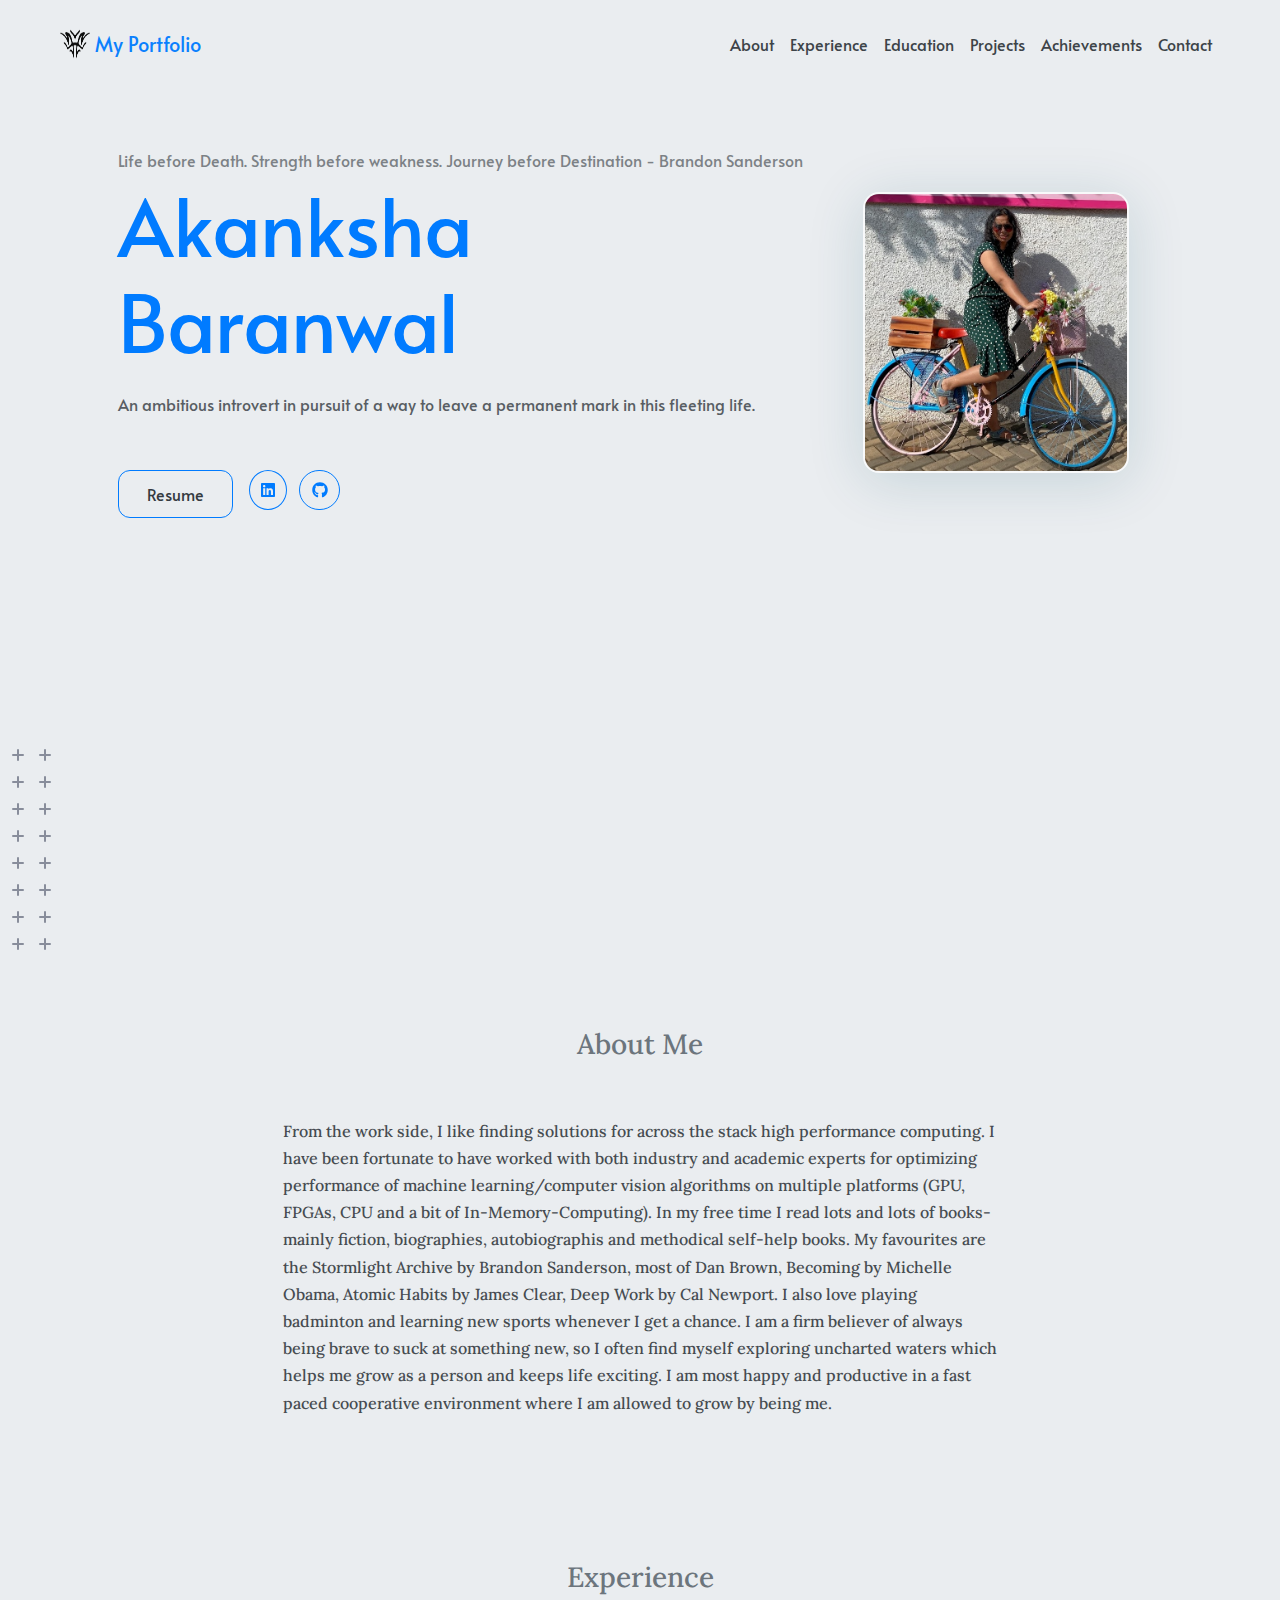
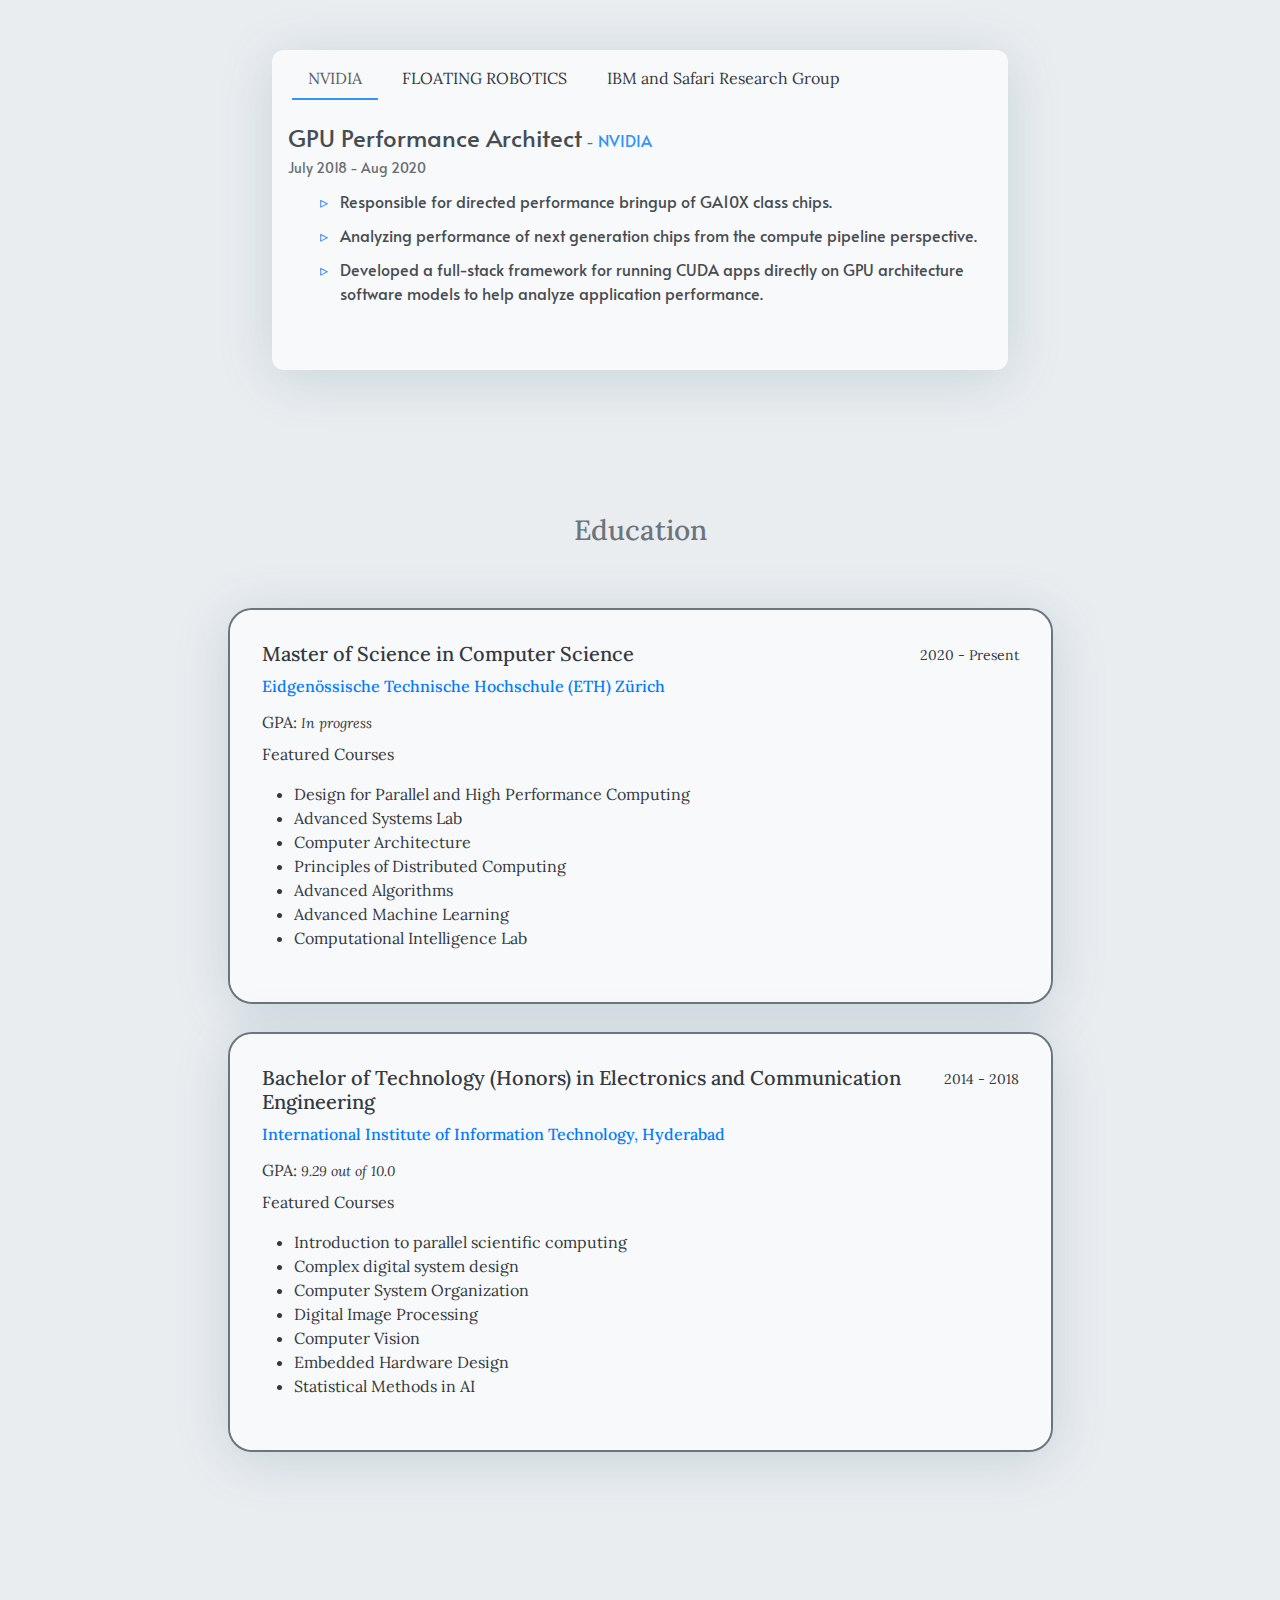
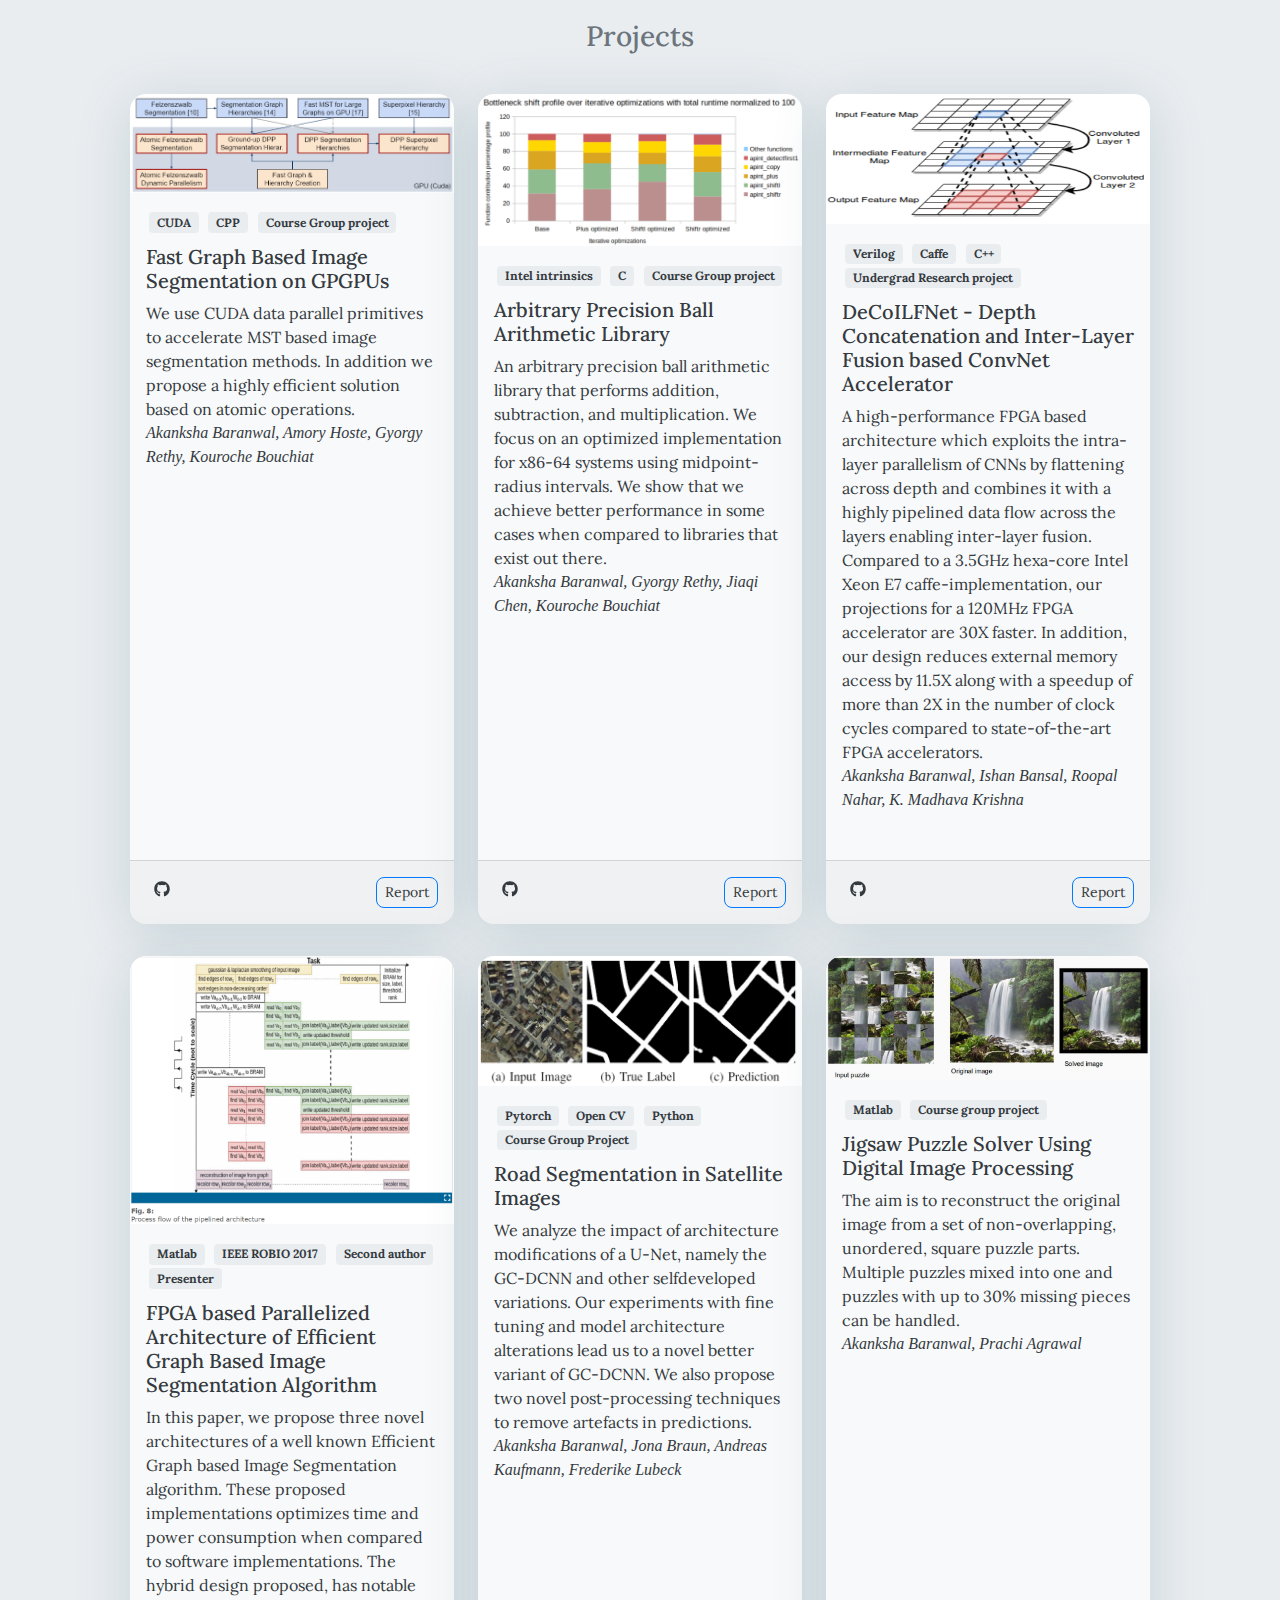
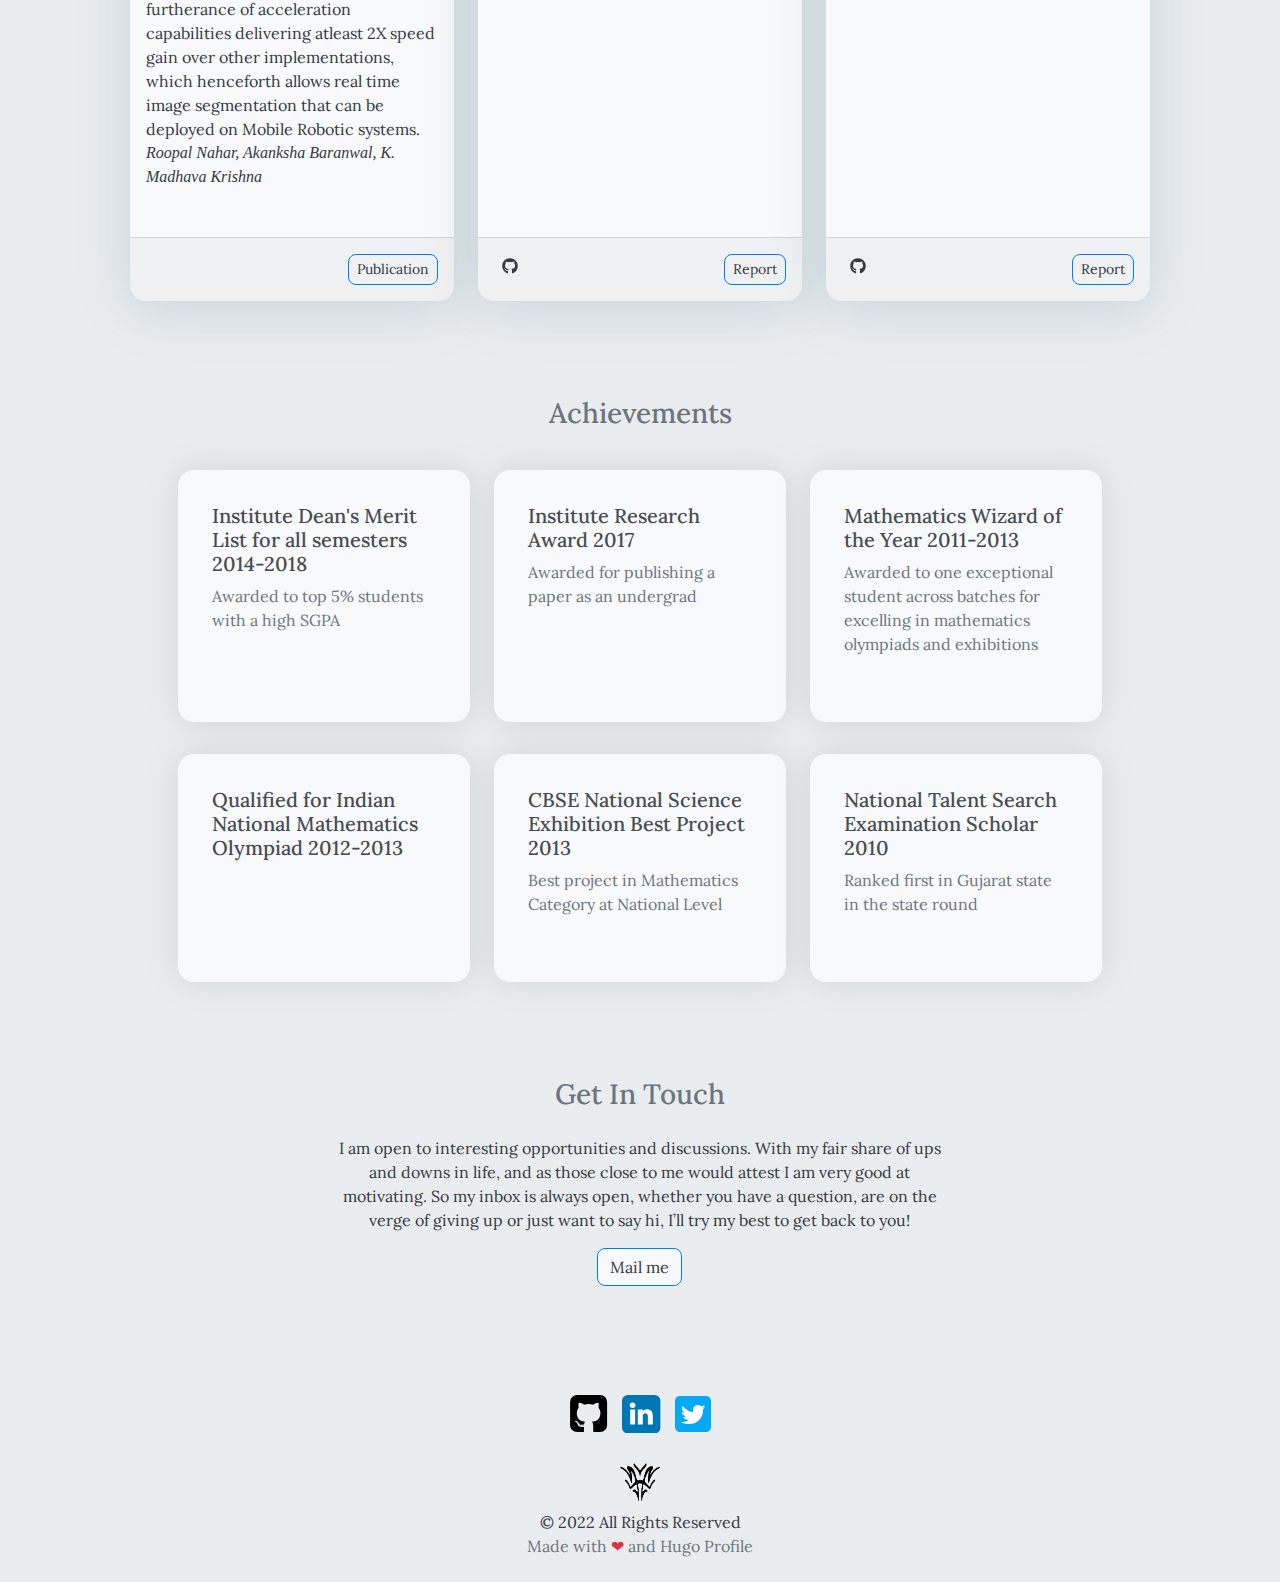
==== commit c0178e02: "fixing project" ====
--- a/index.html
+++ b/index.html
@@ -4,6 +4,7 @@
 <head>
 	<meta name="generator" content="Hugo 0.96.0" /><meta charset="UTF-8">
 <meta name="viewport" content="width=device-width, initial-scale=1.0">
+<meta name="google-site-verification" content="PsvIWOlvq4EFXko0aimUhYmBlHAQmgtTW6LUE1aeIPQ" />
 <meta http-equiv="X-UA-Compatible" content="ie=edge">
 <link rel="icon" href=/logos/danger.png type="image/gif">
 
@@ -555,11 +556,11 @@
                                 type="button"
                                 role="tab" 
                                 data-bs-toggle="pill"
-                                id='IBM-Feb-2021---Sep-2021-tab'
-                                data-bs-target='#pills-IBM-Feb-2021---Sep-2021' 
-                                aria-controls='IBM-Feb-2021---Sep-2021'
+                                id='IBM-and-Safari-Research-Group-Feb-2021---Sep-2021-tab'
+                                data-bs-target='#pills-IBM-and-Safari-Research-Group-Feb-2021---Sep-2021' 
+                                aria-controls='IBM-and-Safari-Research-Group-Feb-2021---Sep-2021'
                             >
-                                IBM
+                                IBM and Safari Research Group
                             </div>
                         </li>
                         
@@ -625,13 +626,13 @@
                         <div 
                             class="tab-pane fade bg-transparent" 
                             role="tabpanel"
-                            id='pills-IBM-Feb-2021---Sep-2021'
-                            aria-labelledby='pills-IBM-Feb-2021---Sep-2021-tab'
+                            id='pills-IBM-and-Safari-Research-Group-Feb-2021---Sep-2021'
+                            aria-labelledby='pills-IBM-and-Safari-Research-Group-Feb-2021---Sep-2021-tab'
                         >
                             <div>
                                 <span class="h4">Student Researcher</span>
                                 <small>-</small>
-                                <a href="https://www.zurich.ibm.com/" target="_blank">IBM</a>
+                                <a href="https://www.zurich.ibm.com/" target="_blank">IBM and Safari Research Group</a>
                                 
                                 <div class="pb-1">
                                     <small>Feb 2021 - Sep 2021</small>
@@ -639,10 +640,17 @@
                                 </div>
                                 
                                 
+                                <div class="py-2 featuredLink">
+                                    <a class="p-2 px-4 btn btn-outline-primary btn-sm" href=https://safari.ethz.ch/ target="_blank">
+                                        Featured Link 
+                                    </a>
+                                </div>
+                                
                             </div>
 
                             <div class="pt-2">
                                 <ul>
+<li>Joint project between In Memory Computing Group at IBM and Safari Research Group at ETH</li>
 <li>Assesed the feasibility of neural network based genome basecalling on analog PCM devices.</li>
 <li>Excel based models to project estimated speedups based on the network architecture</li>
 </ul>
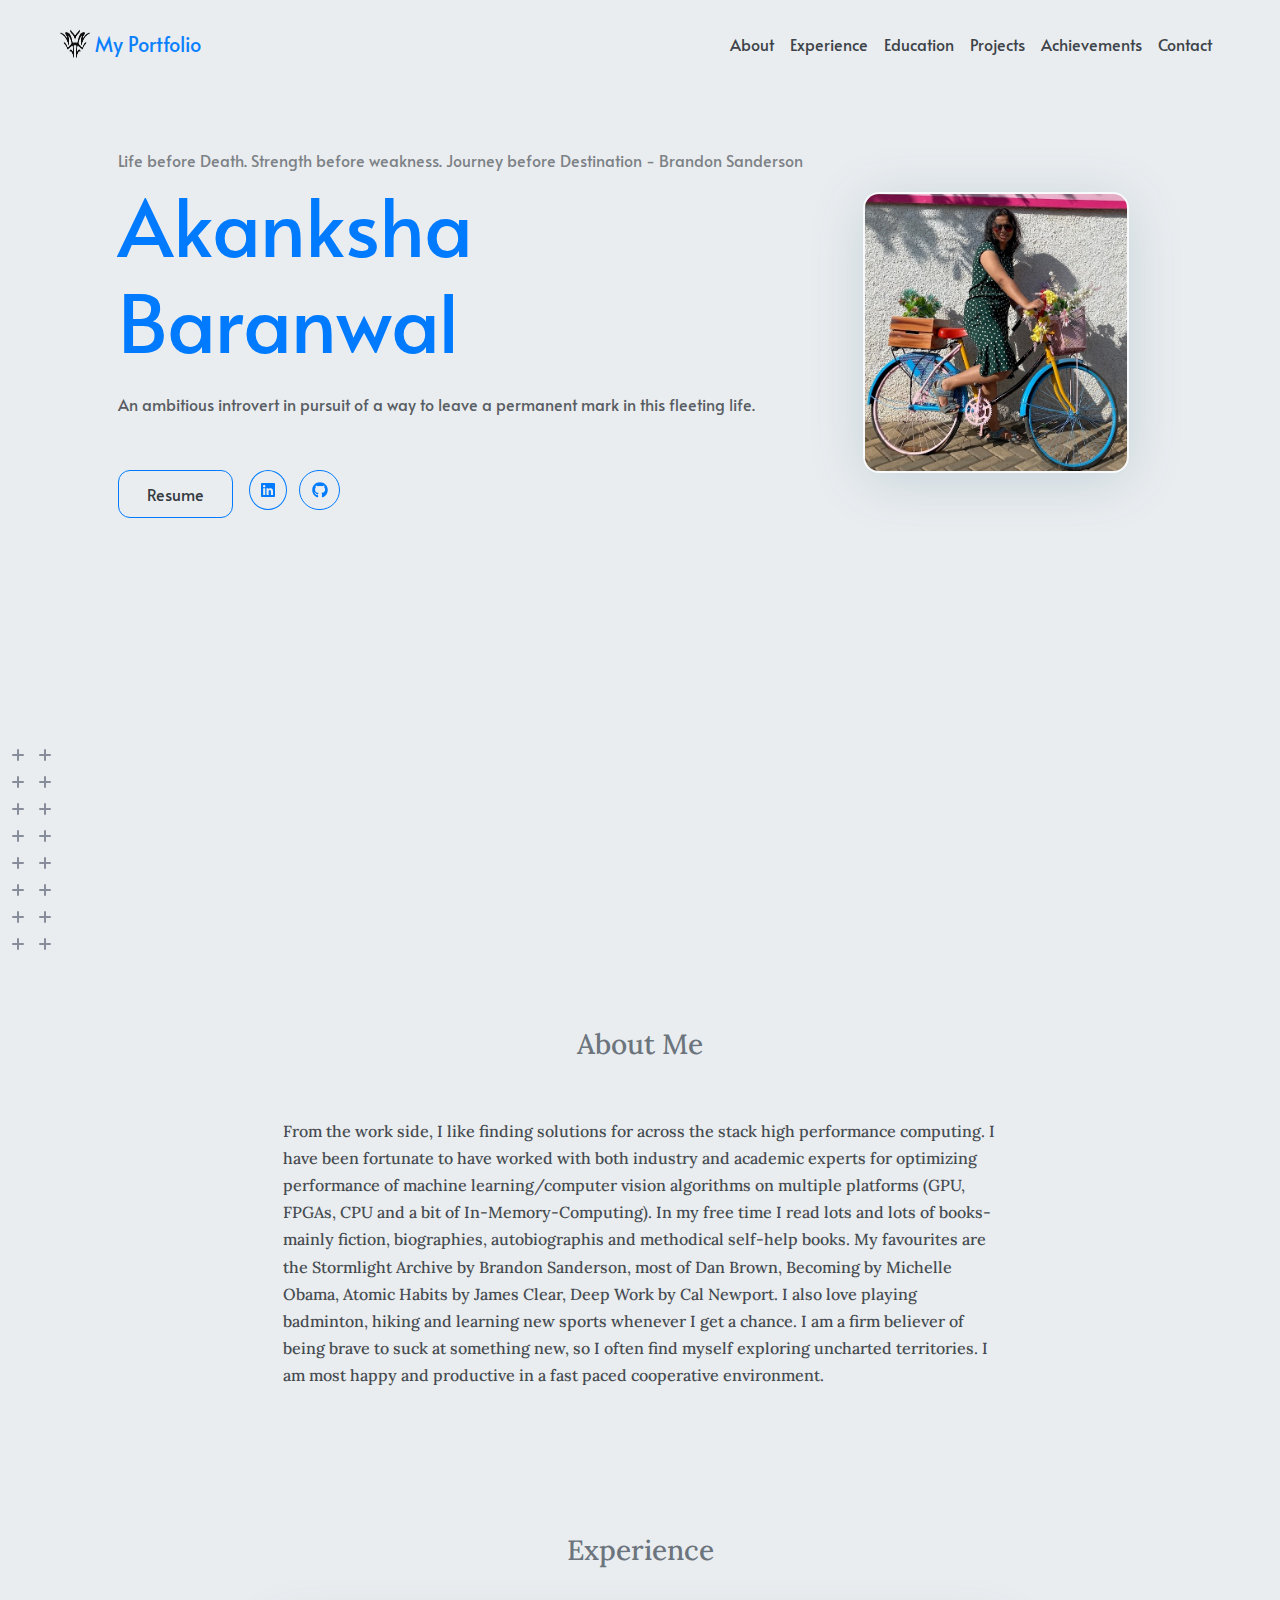
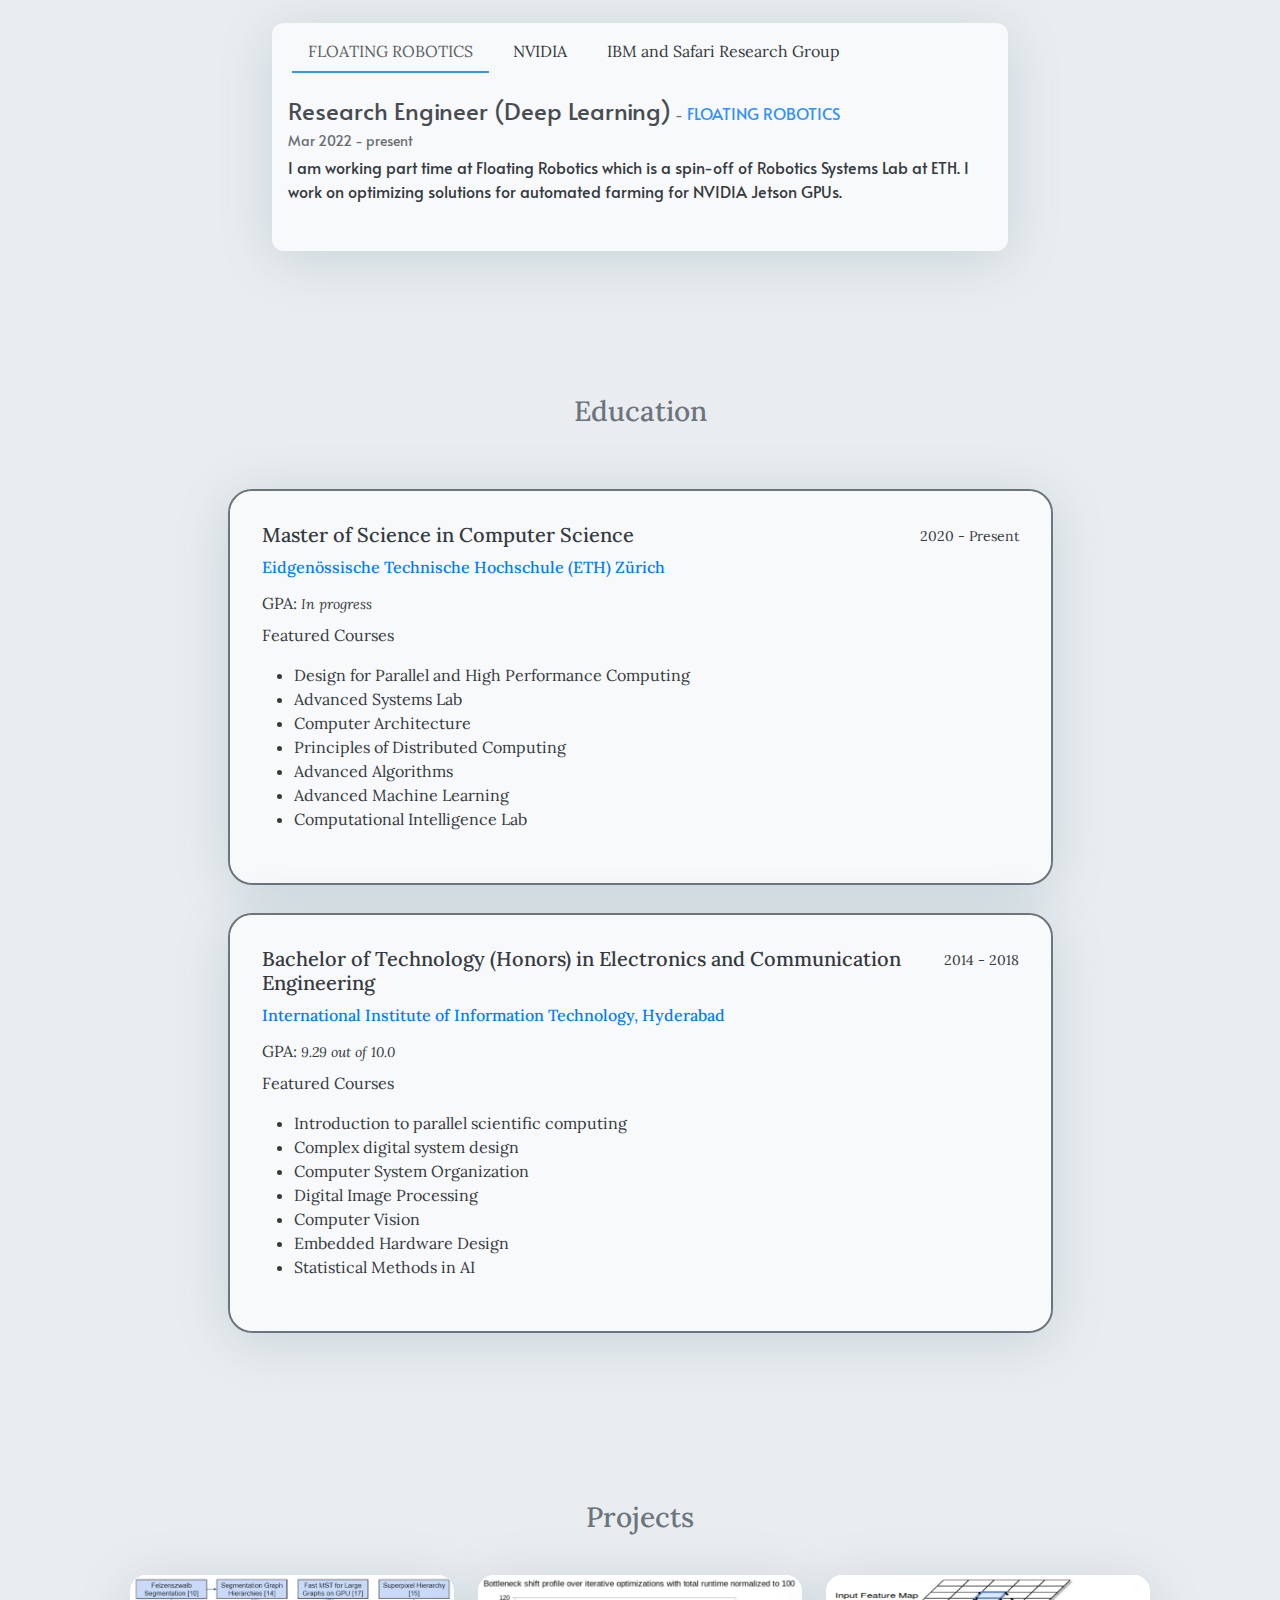
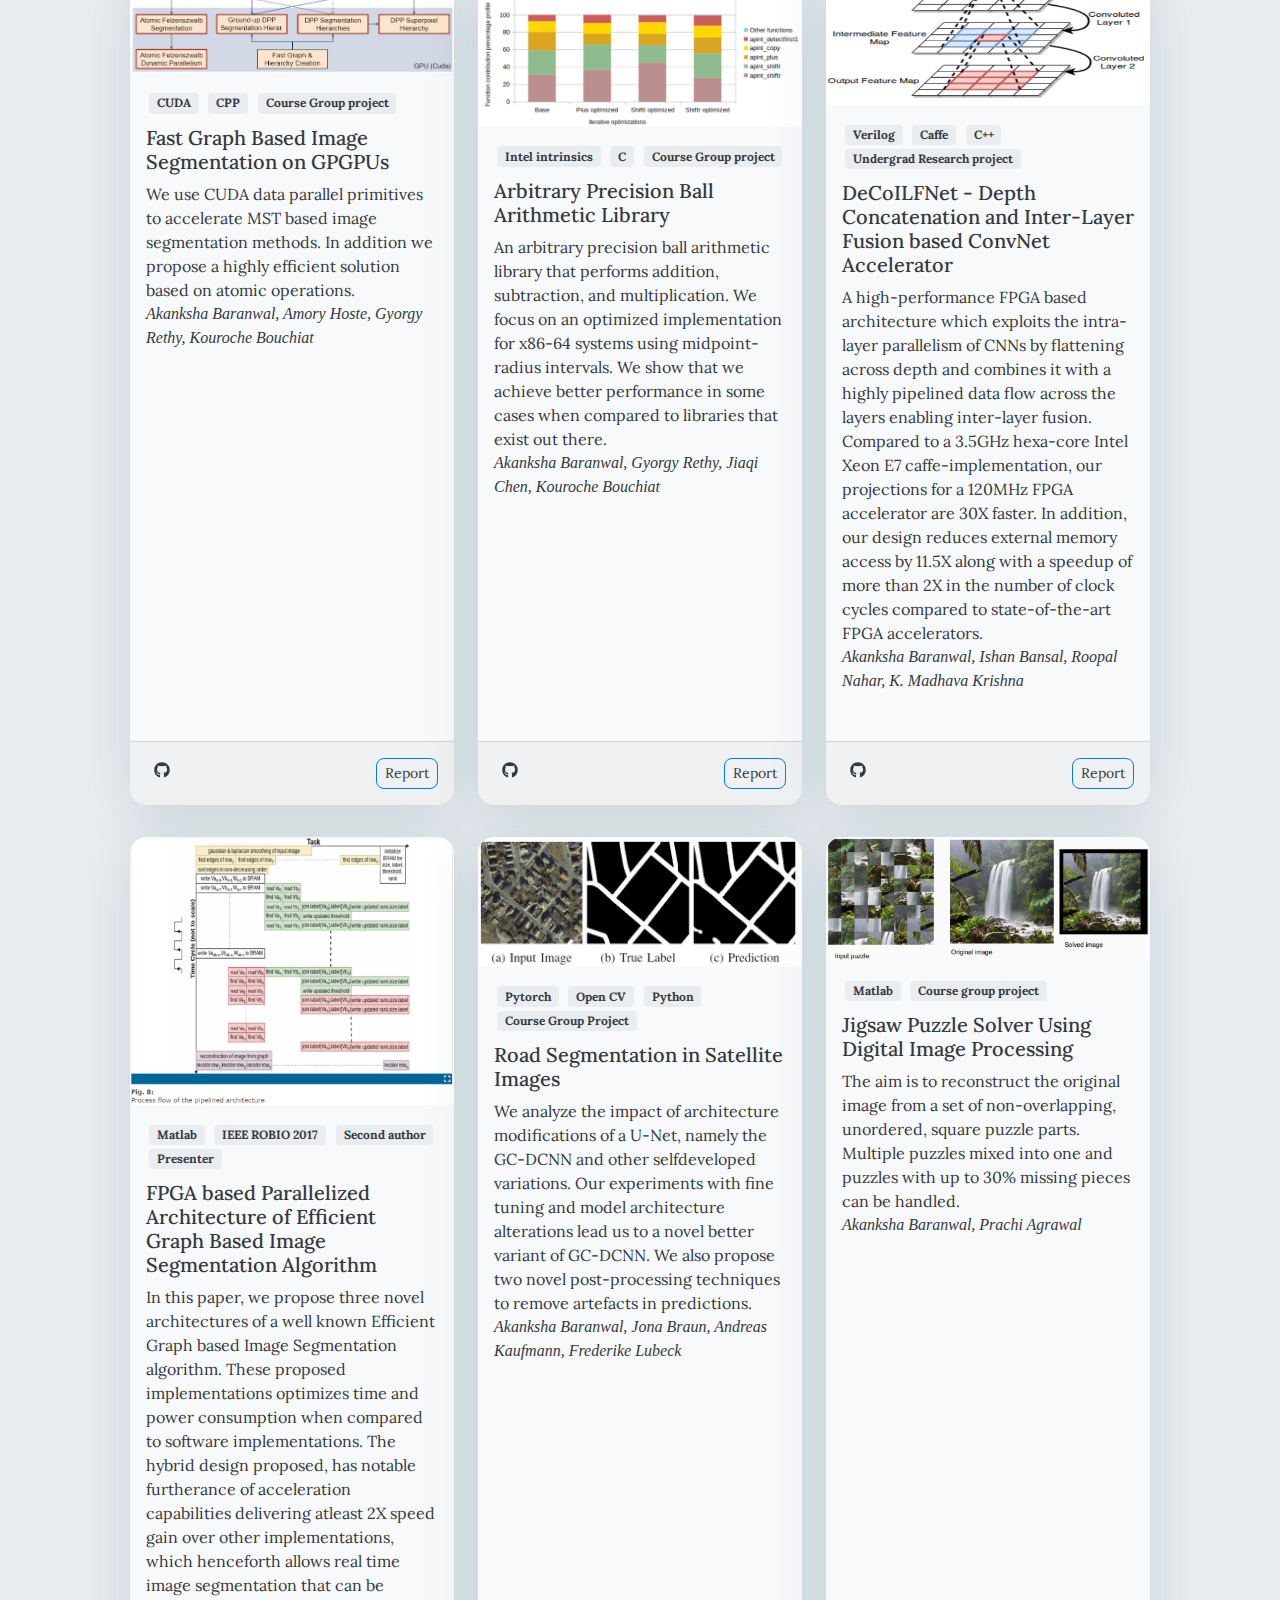
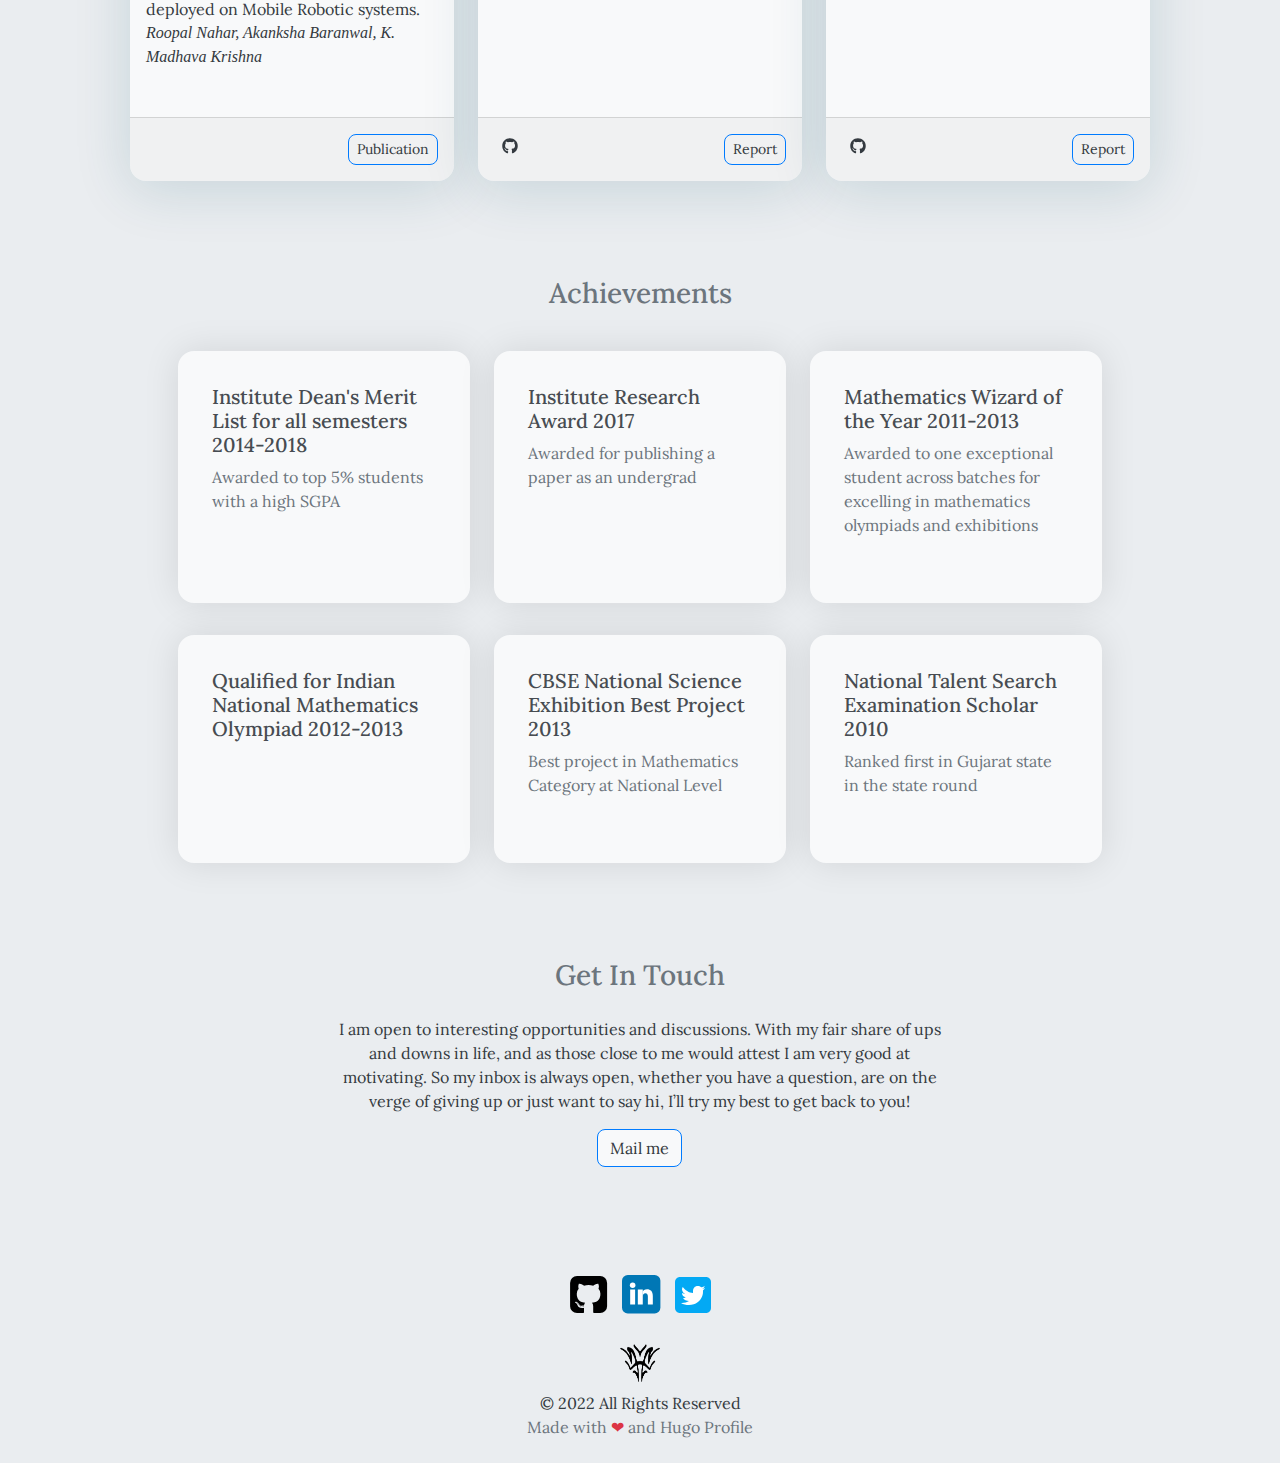
==== commit 34bbf5be: "updating few stuff" ====
--- a/index.html
+++ b/index.html
@@ -498,7 +498,7 @@
         <div class="bg-transparent row justify-content-center px-3 py-5">
             
             <div class="col-sm-12 col-md-12 col-lg-8 content">
-                From the work side, I like finding solutions for across the stack high performance computing. I have been fortunate to have worked with both industry and academic experts for optimizing performance of machine learning/computer vision algorithms on multiple platforms (GPU, FPGAs, CPU and a bit of In-Memory-Computing). In my free time I read lots and lots of books- mainly fiction, biographies, autobiographis and methodical self-help books. My favourites are the Stormlight Archive by Brandon Sanderson, most of Dan Brown, Becoming by Michelle Obama, Atomic Habits by James Clear, Deep Work by Cal Newport. I also love playing badminton and learning new sports whenever I get a chance. I am a firm believer of always being brave to suck at something new, so I often find myself exploring uncharted waters which helps me grow as a person and keeps life exciting. I am most happy and productive in a fast paced cooperative environment where I am allowed to grow by being me.
+                From the work side, I like finding solutions for across the stack high performance computing. I have been fortunate to have worked with both industry and academic experts for optimizing performance of machine learning/computer vision algorithms on multiple platforms (GPU, FPGAs, CPU and a bit of In-Memory-Computing). In my free time I read lots and lots of books- mainly fiction, biographies, autobiographis and methodical self-help books. My favourites are the Stormlight Archive by Brandon Sanderson, most of Dan Brown, Becoming by Michelle Obama, Atomic Habits by James Clear, Deep Work by Cal Newport. I also love playing badminton, hiking and learning new sports whenever I get a chance. I am a firm believer of being brave to suck at something new, so I often find myself exploring uncharted territories. I am most happy and productive in a fast paced cooperative environment.
 
                 
             </div>
@@ -522,11 +522,11 @@
                                 type="button"
                                 role="tab" 
                                 data-bs-toggle="pill"
-                                id='NVIDIA-July-2018---Aug-2020-tab'
-                                data-bs-target='#pills-NVIDIA-July-2018---Aug-2020'
-                                aria-controls='NVIDIA-July-2018---Aug-2020' 
+                                id='FLOATING-ROBOTICS-Mar-2022---present-tab'
+                                data-bs-target='#pills-FLOATING-ROBOTICS-Mar-2022---present'
+                                aria-controls='FLOATING-ROBOTICS-Mar-2022---present' 
                             >
-                                NVIDIA
+                                FLOATING ROBOTICS
                             </div>
                         </li>
                         
@@ -539,11 +539,11 @@
                                 type="button"
                                 role="tab" 
                                 data-bs-toggle="pill"
-                                id='FLOATING-ROBOTICS-Mar-2022---present-tab'
-                                data-bs-target='#pills-FLOATING-ROBOTICS-Mar-2022---present' 
-                                aria-controls='FLOATING-ROBOTICS-Mar-2022---present'
+                                id='NVIDIA-July-2018---Aug-2020-tab'
+                                data-bs-target='#pills-NVIDIA-July-2018---Aug-2020' 
+                                aria-controls='NVIDIA-July-2018---Aug-2020'
                             >
-                                FLOATING ROBOTICS
+                                NVIDIA
                             </div>
                         </li>
                         
@@ -572,6 +572,29 @@
                         <div 
                             class="tab-pane fade show active bg-transparent" 
                             role="tabpanel"
+                            id='pills-FLOATING-ROBOTICS-Mar-2022---present'
+                            aria-labelledby='pills-FLOATING-ROBOTICS-Mar-2022---present-tab'
+                        >
+                            <div>
+                                <span class="h4">Research Engineer (Deep Learning)</span>
+                                <small>-</small>
+                                <a href="https://www.floatingrobotics.com/" target="_blank">FLOATING ROBOTICS</a>
+                                <div class="pb-1">
+                                    <small>Mar 2022 - present</small>
+                                    
+                                </div>
+
+                                
+                            </div>
+
+                            I am working part time at Floating Robotics which is a spin-off of Robotics Systems Lab at ETH. I work on optimizing solutions for automated farming for NVIDIA Jetson GPUs.
+                        </div>
+                        
+                        
+                        
+                        <div 
+                            class="tab-pane fade bg-transparent" 
+                            role="tabpanel"
                             id='pills-NVIDIA-July-2018---Aug-2020'
                             aria-labelledby='pills-NVIDIA-July-2018---Aug-2020-tab'
                         >
@@ -579,45 +602,22 @@
                                 <span class="h4">GPU Performance Architect</span>
                                 <small>-</small>
                                 <a href="https://www.nvidia.com/en-in/" target="_blank">NVIDIA</a>
+                                
                                 <div class="pb-1">
                                     <small>July 2018 - Aug 2020</small>
                                     
                                 </div>
-
-                                
-                            </div>
-
-                            <ul>
+                                
+                                
+                            </div>
+
+                            <div class="pt-2">
+                                <ul>
 <li>Responsible for directed performance bringup of GA10X class chips.</li>
 <li>Analyzing performance of next generation chips from the compute pipeline perspective.</li>
 <li>Developed a full-stack framework for running CUDA apps directly on GPU architecture software models to help analyze application performance.</li>
 </ul>
 
-                        </div>
-                        
-                        
-                        
-                        <div 
-                            class="tab-pane fade bg-transparent" 
-                            role="tabpanel"
-                            id='pills-FLOATING-ROBOTICS-Mar-2022---present'
-                            aria-labelledby='pills-FLOATING-ROBOTICS-Mar-2022---present-tab'
-                        >
-                            <div>
-                                <span class="h4">Research Assistant</span>
-                                <small>-</small>
-                                <a href="https://www.floatingrobotics.com/" target="_blank">FLOATING ROBOTICS</a>
-                                
-                                <div class="pb-1">
-                                    <small>Mar 2022 - present</small>
-                                    
-                                </div>
-                                
-                                
-                            </div>
-
-                            <div class="pt-2">
-                                I recently started working part time at Floating Robotics which is a spin-off of Robotics Systems Lab at ETH.
                             </div>
                         </div>
                         
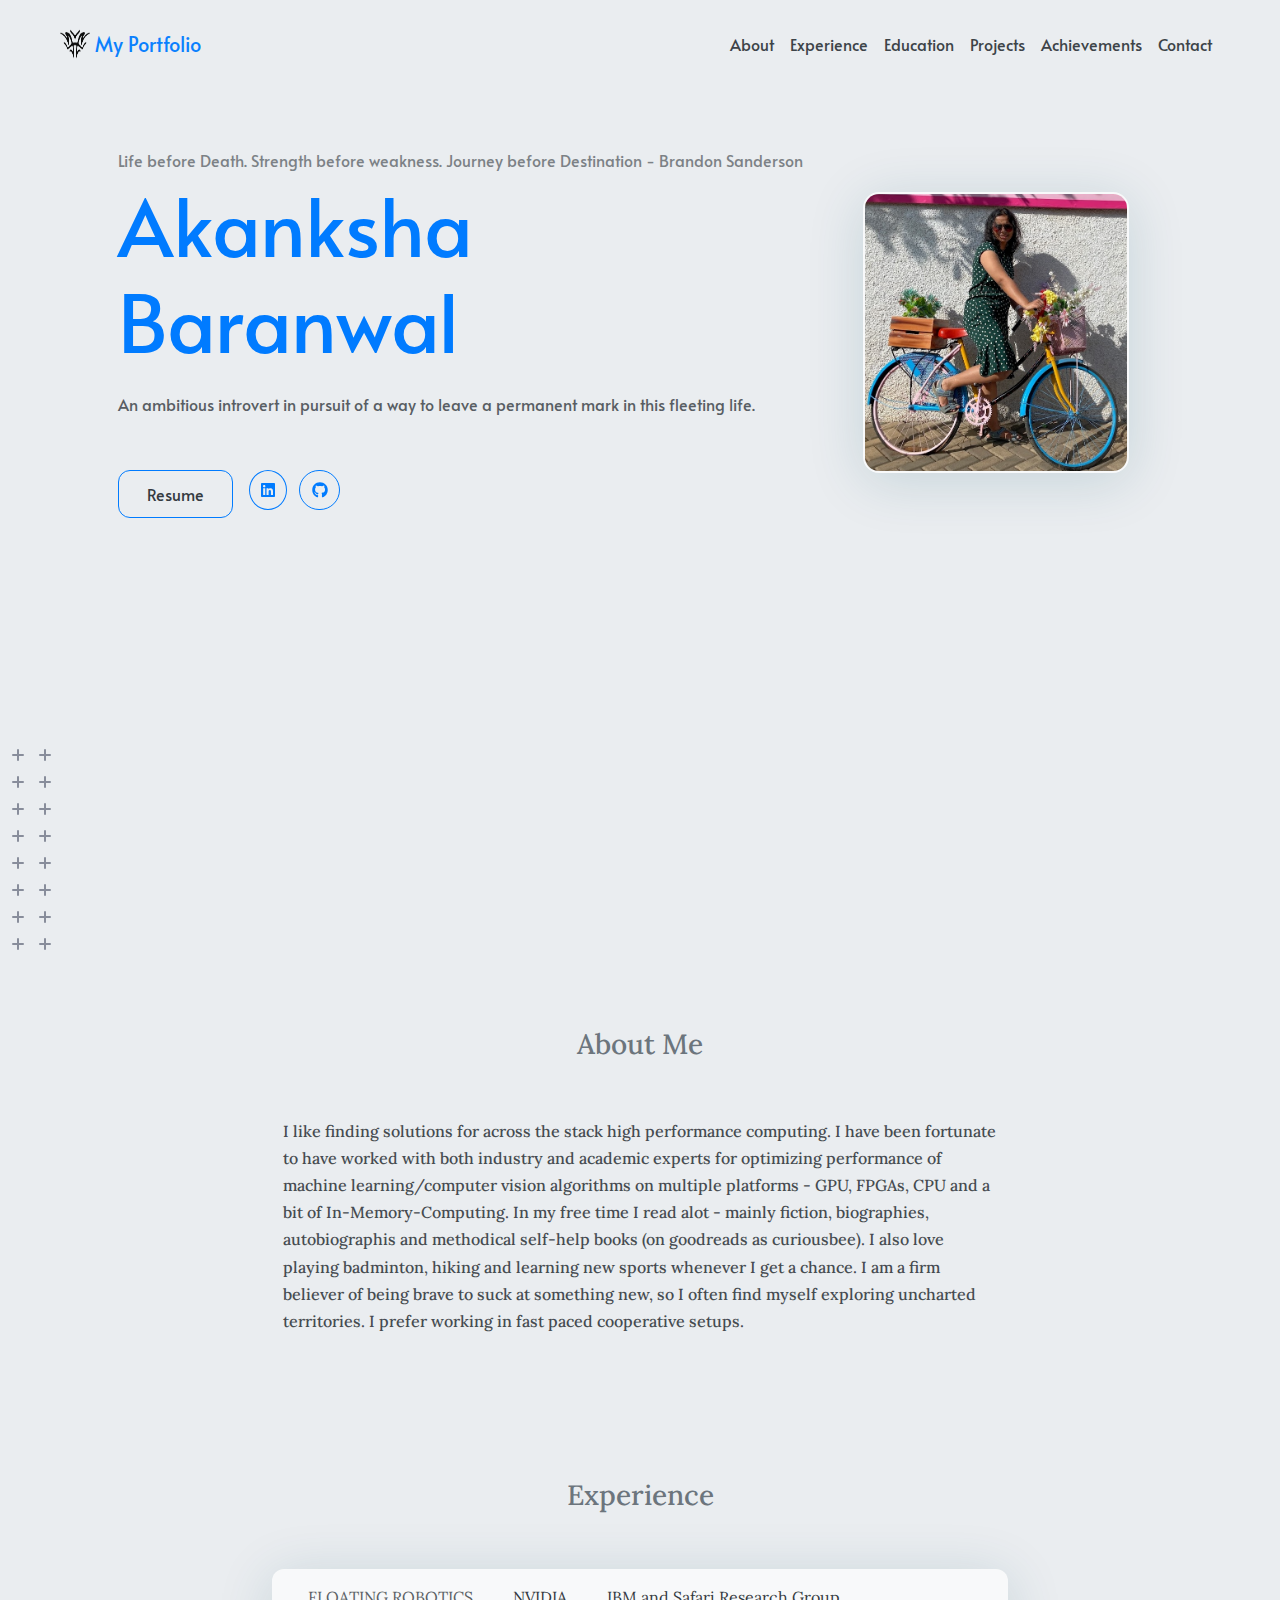
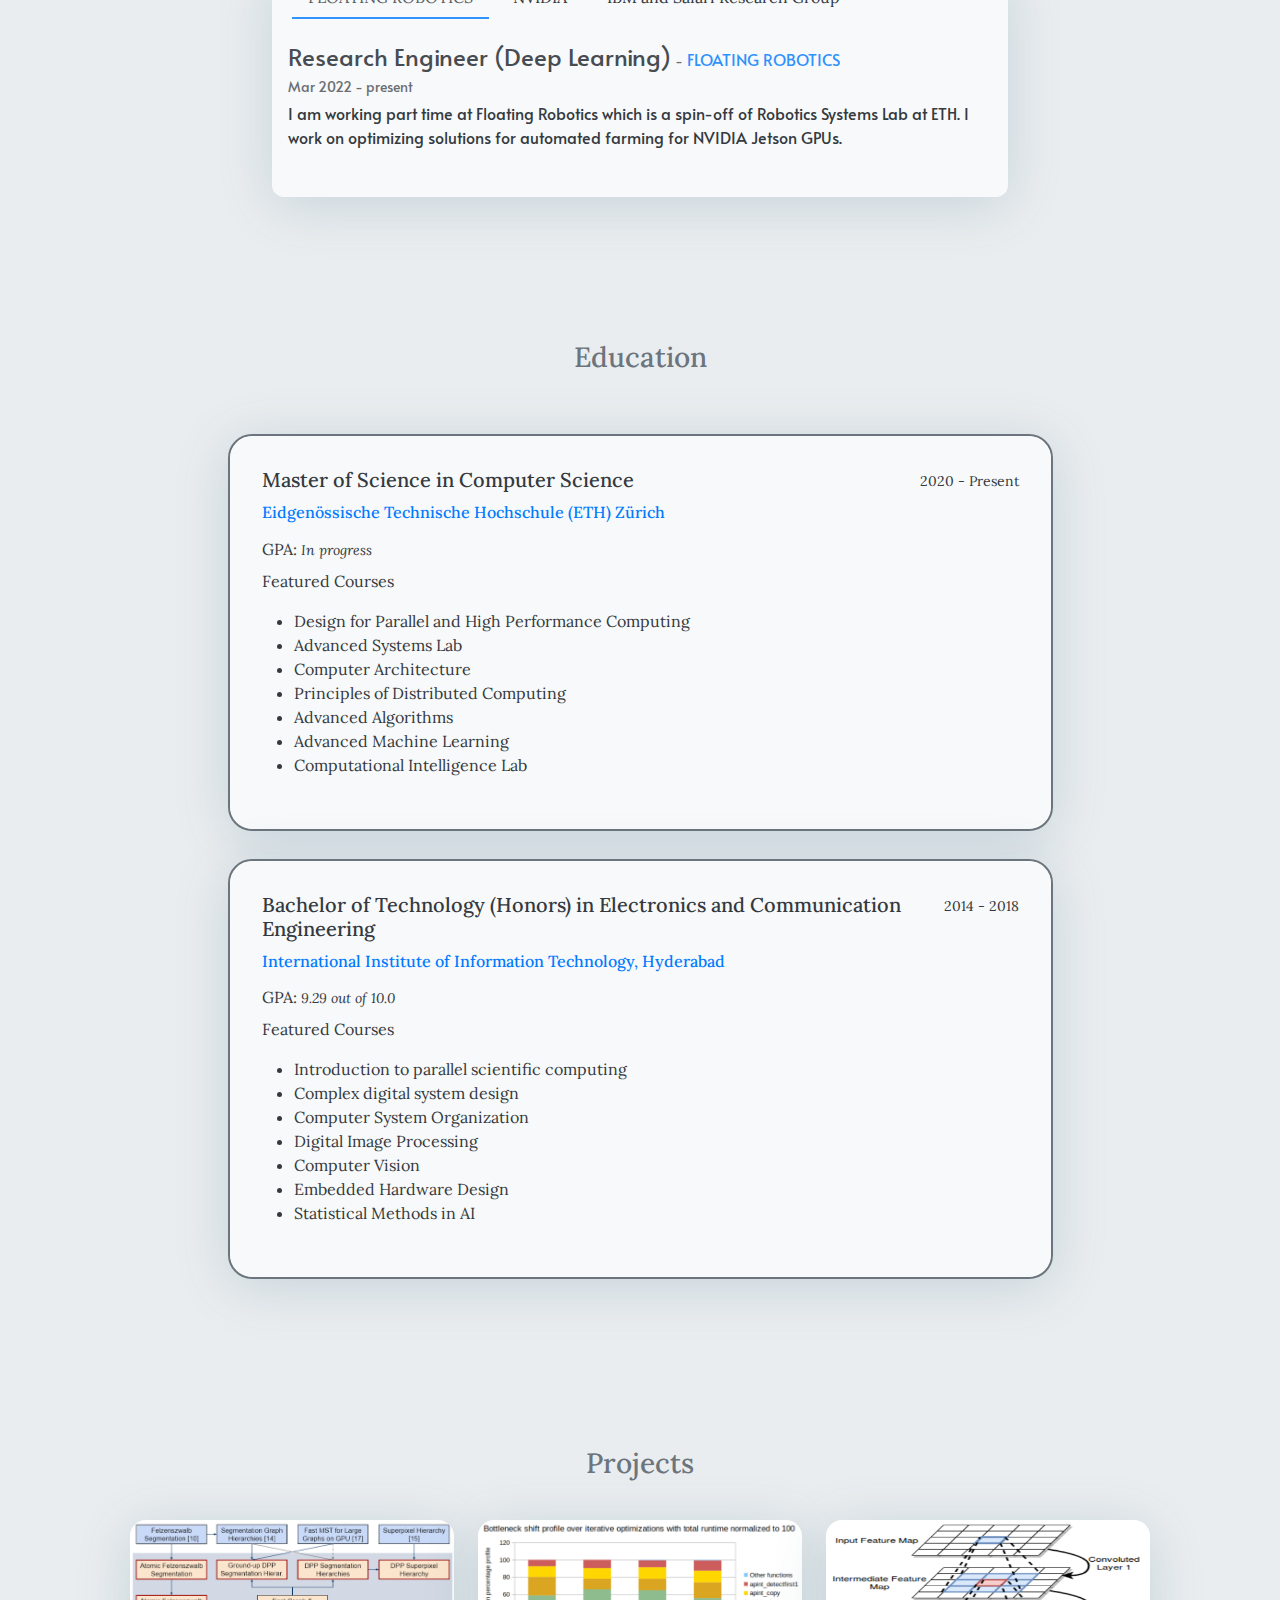
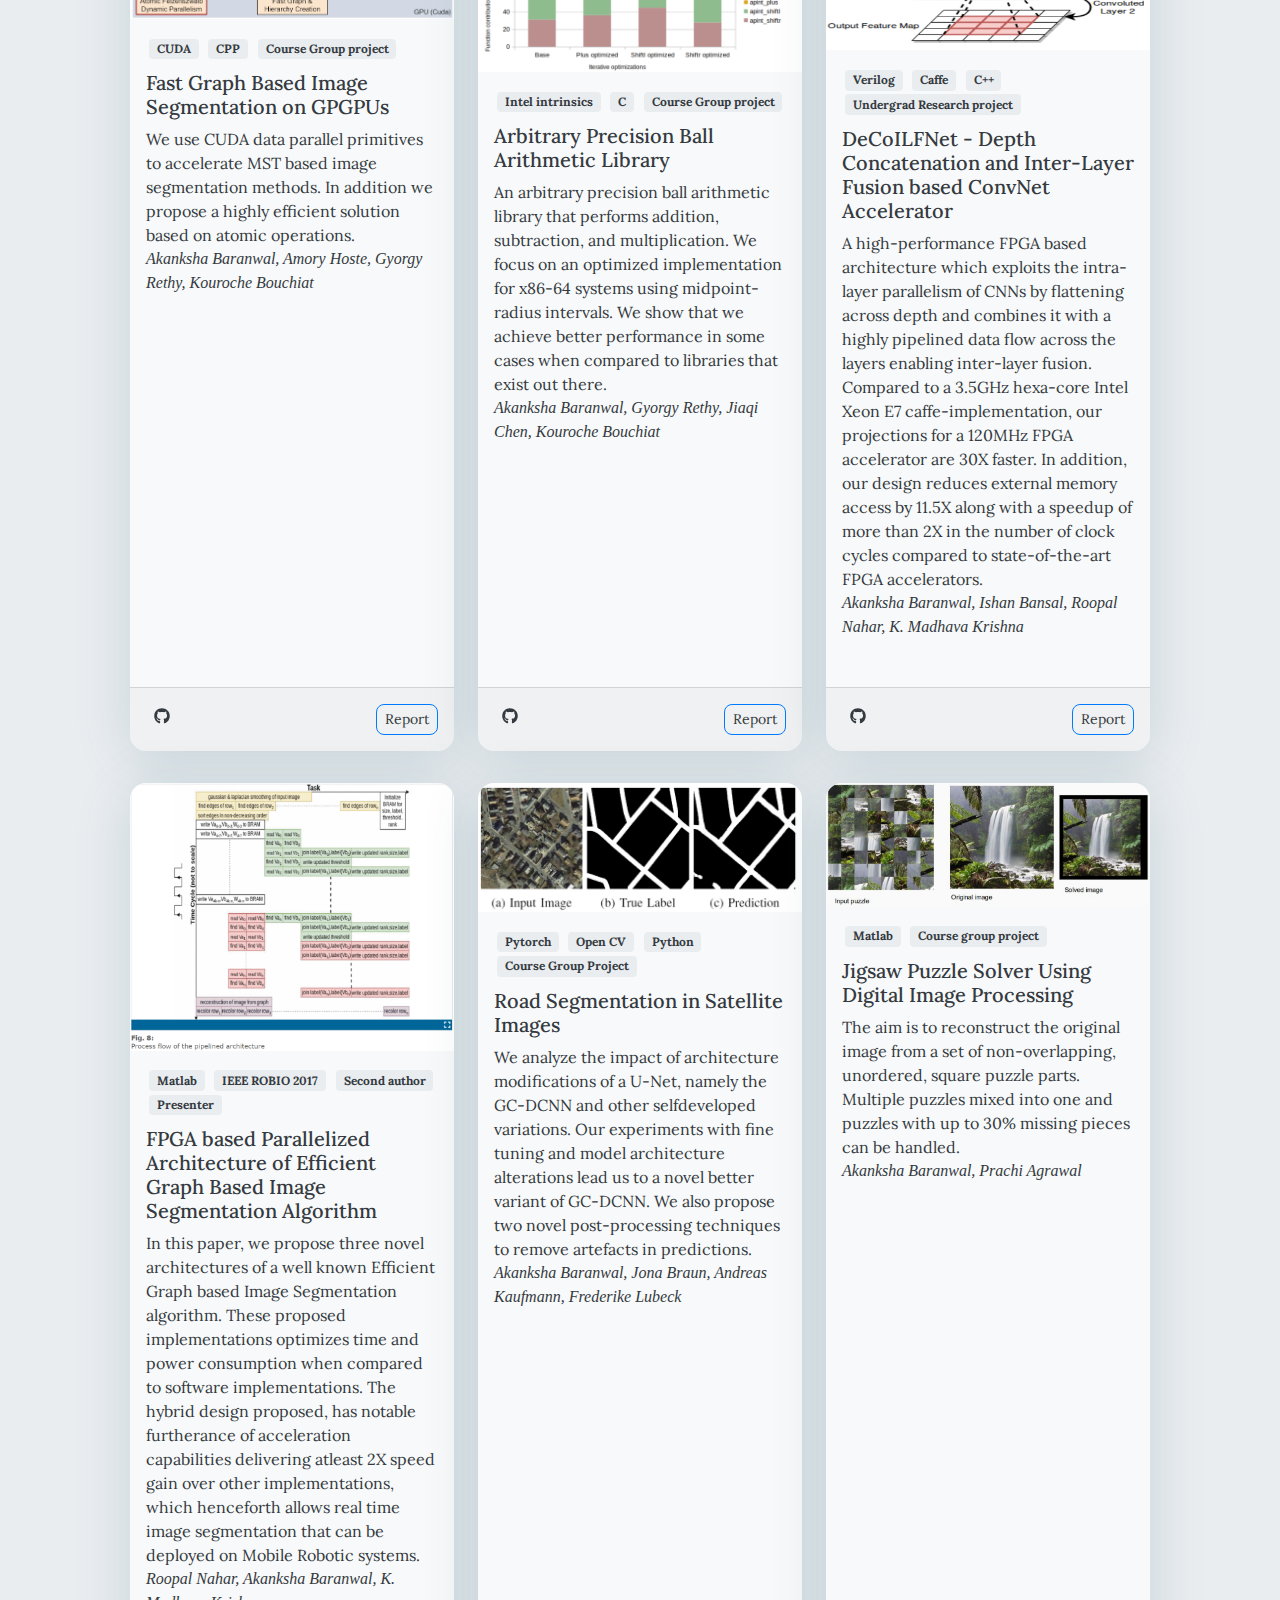
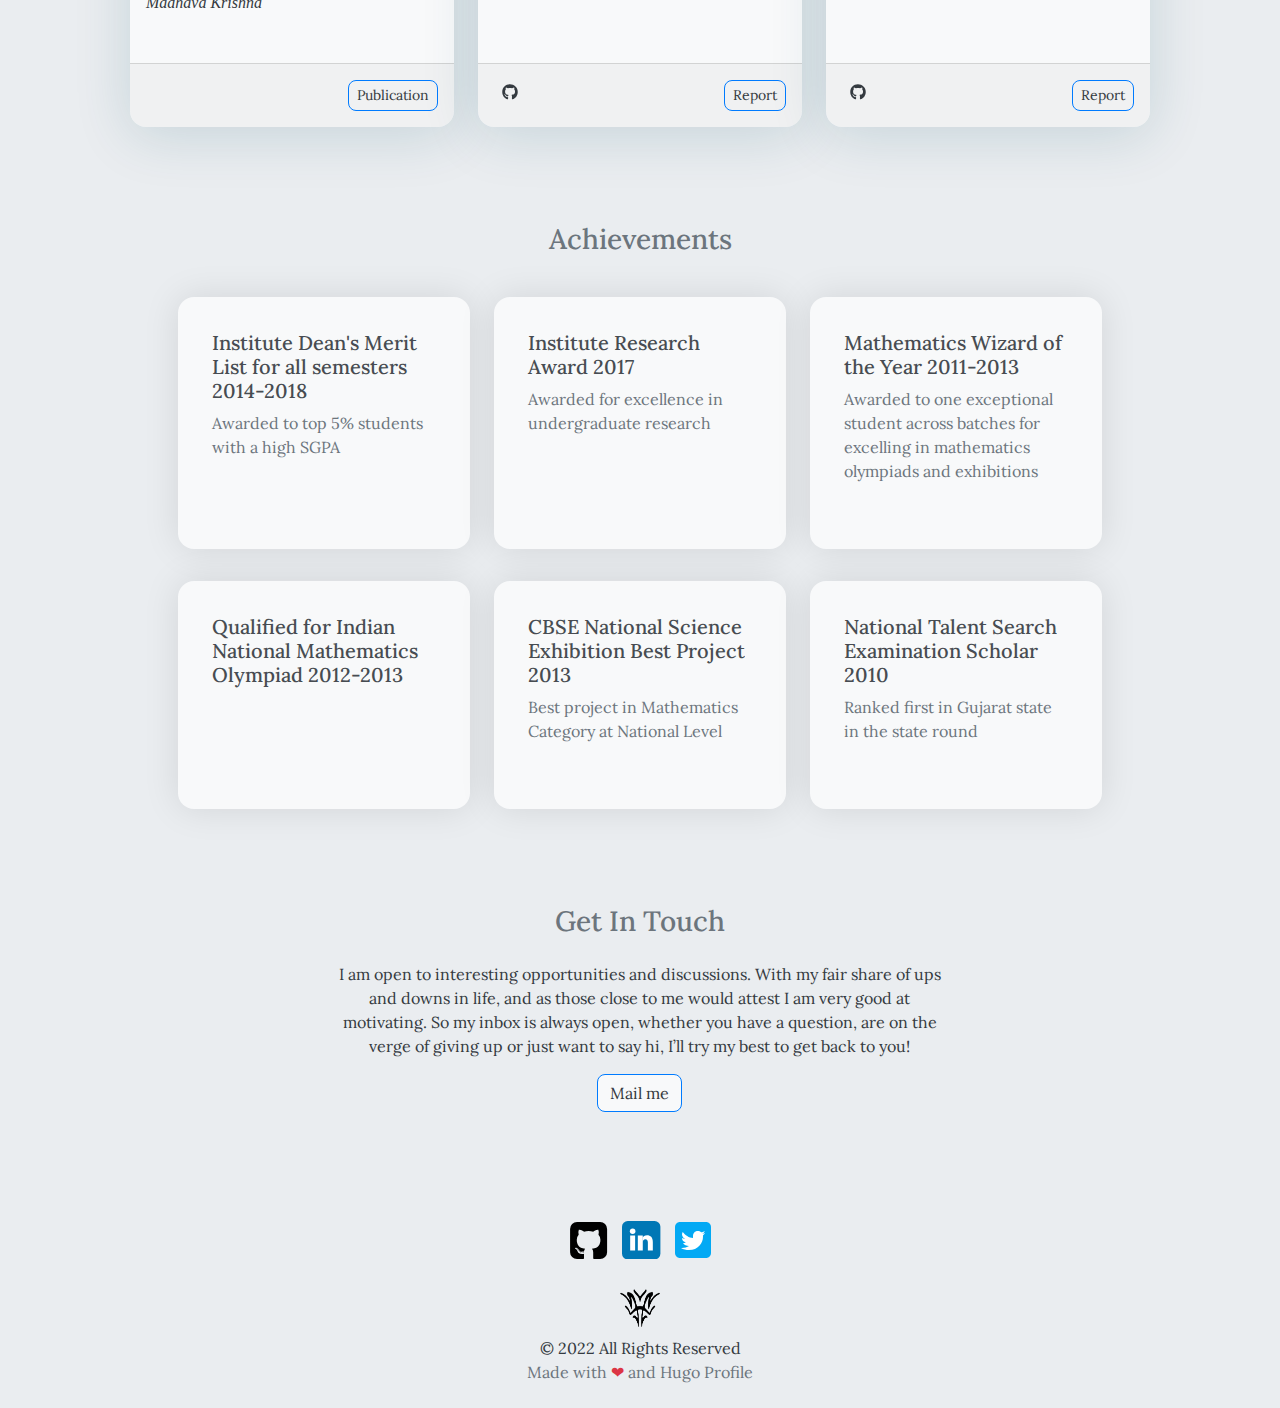
==== commit 5c78707f: "minor updates" ====
--- a/index.html
+++ b/index.html
@@ -498,7 +498,7 @@
         <div class="bg-transparent row justify-content-center px-3 py-5">
             
             <div class="col-sm-12 col-md-12 col-lg-8 content">
-                From the work side, I like finding solutions for across the stack high performance computing. I have been fortunate to have worked with both industry and academic experts for optimizing performance of machine learning/computer vision algorithms on multiple platforms (GPU, FPGAs, CPU and a bit of In-Memory-Computing). In my free time I read lots and lots of books- mainly fiction, biographies, autobiographis and methodical self-help books. My favourites are the Stormlight Archive by Brandon Sanderson, most of Dan Brown, Becoming by Michelle Obama, Atomic Habits by James Clear, Deep Work by Cal Newport. I also love playing badminton, hiking and learning new sports whenever I get a chance. I am a firm believer of being brave to suck at something new, so I often find myself exploring uncharted territories. I am most happy and productive in a fast paced cooperative environment.
+                I like finding solutions for across the stack high performance computing. I have been fortunate to have worked with both industry and academic experts for optimizing performance of machine learning/computer vision algorithms on multiple platforms - GPU, FPGAs, CPU and a bit of In-Memory-Computing. In my free time I read alot - mainly fiction, biographies, autobiographis and methodical self-help books (on goodreads as curiousbee). I also love playing badminton, hiking and learning new sports whenever I get a chance. I am a firm believer of being brave to suck at something new, so I often find myself exploring uncharted territories. I prefer working in fast paced cooperative setups.
 
                 
             </div>
@@ -1067,7 +1067,7 @@
                         <div class="card-body bg-transparent">
                             <h5 class="card-title bg-transparent">Institute Research Award 2017</h5>
                             <div class="card-text secondary-font">
-                                Awarded for publishing a paper as an undergrad
+                                Awarded for excellence in undergraduate research
                             </div>
                         </div>
                     </div>
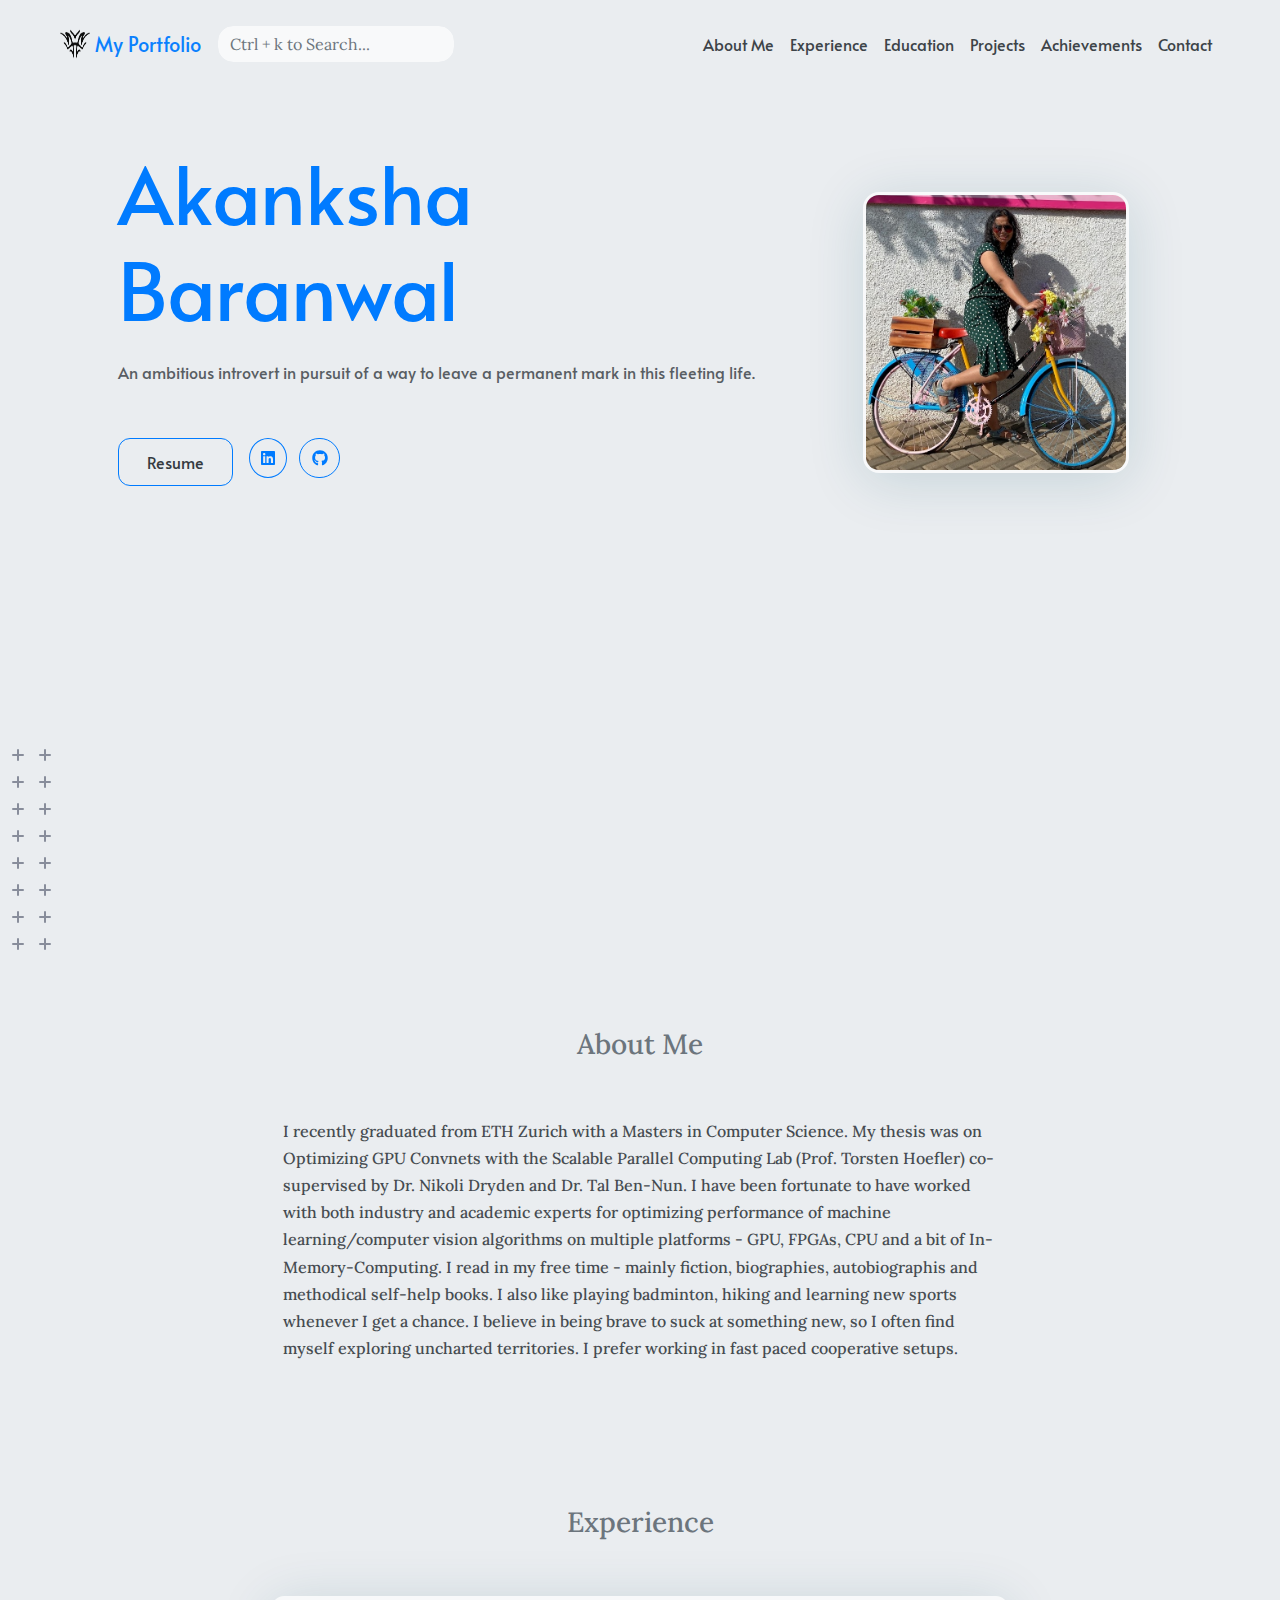
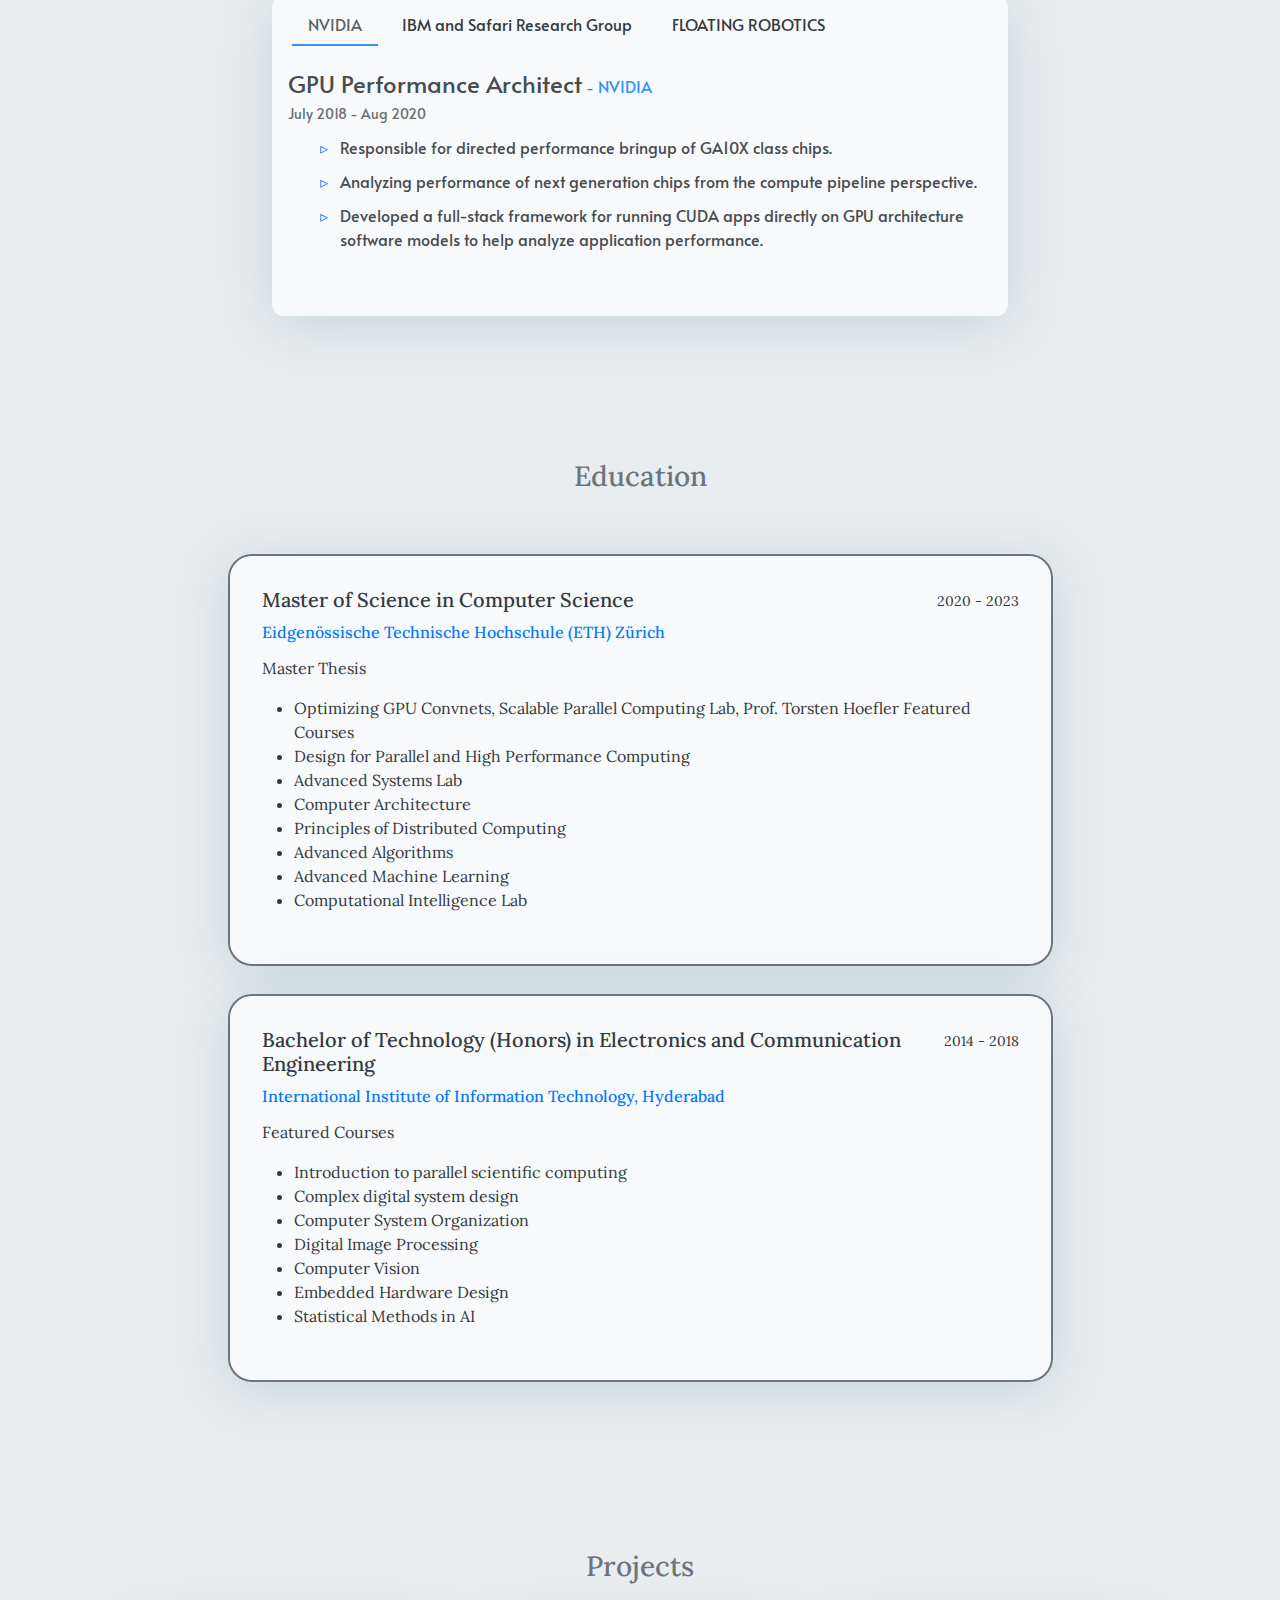
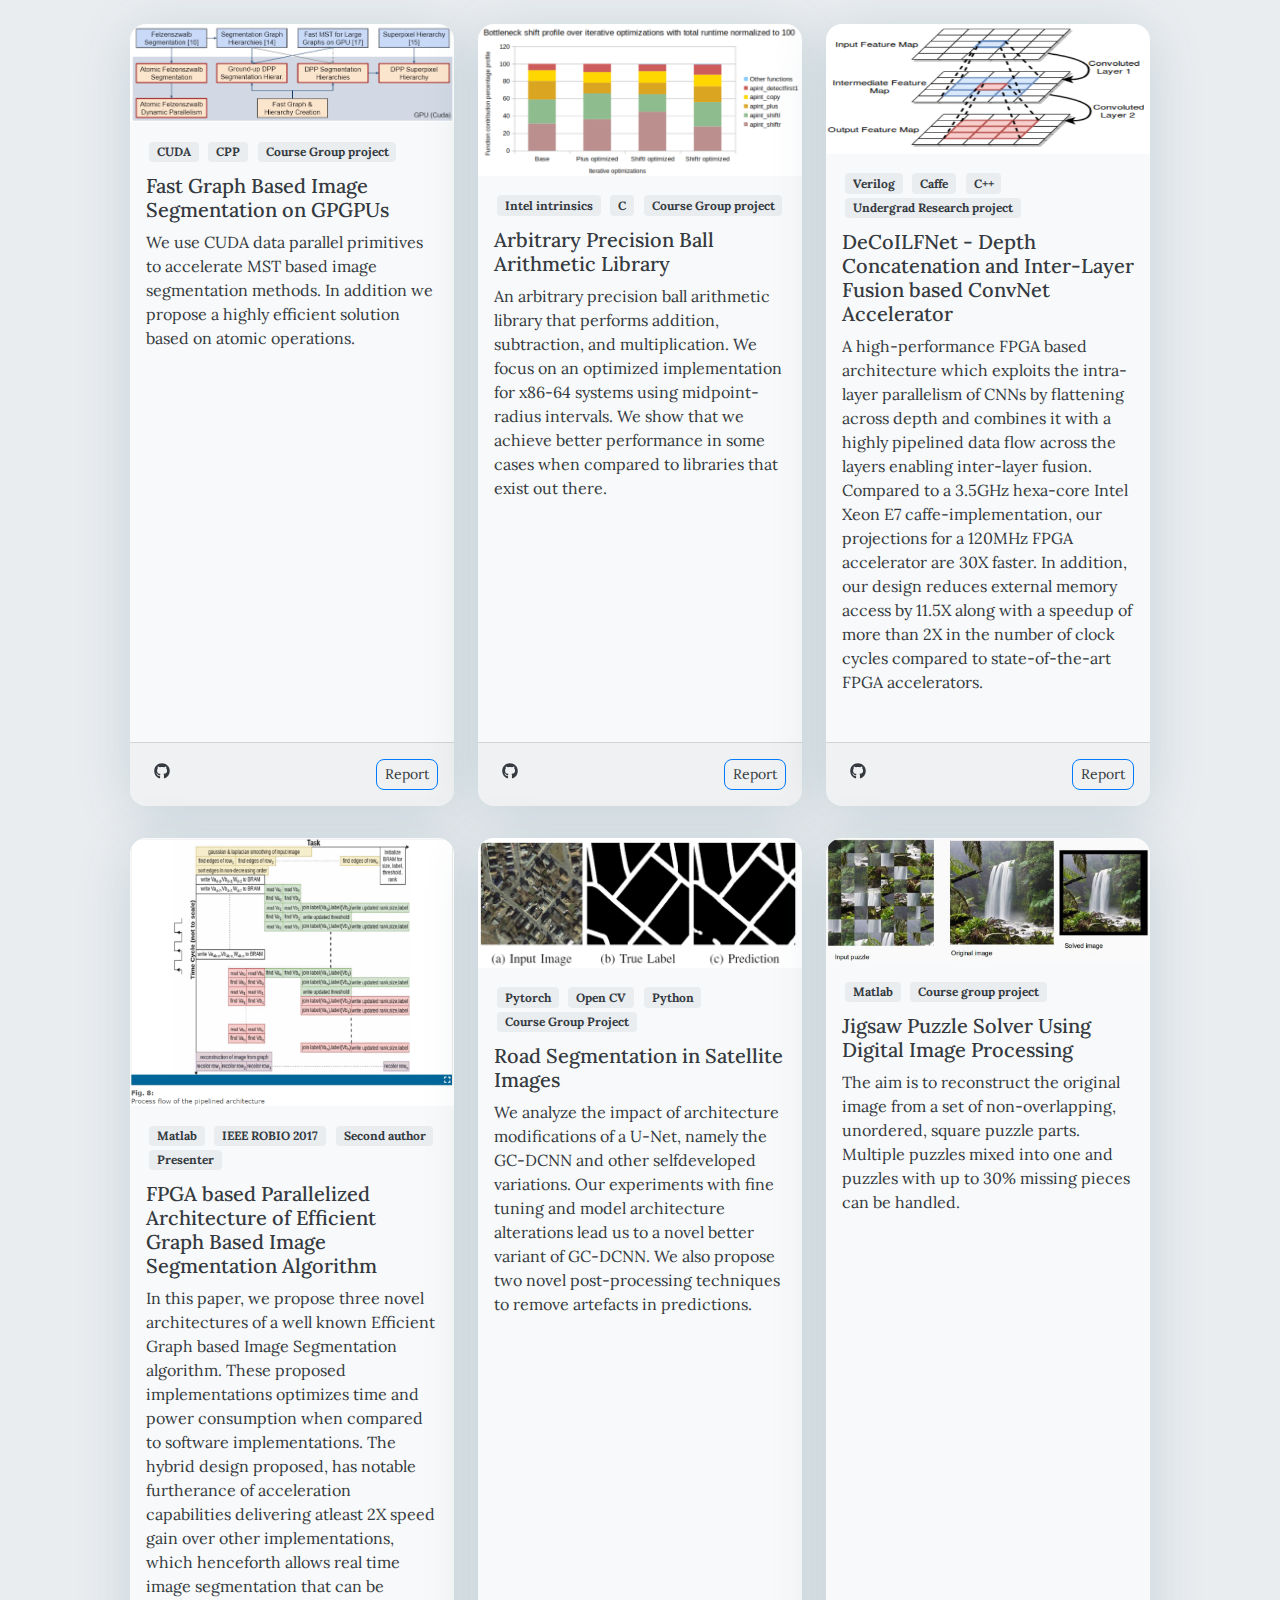
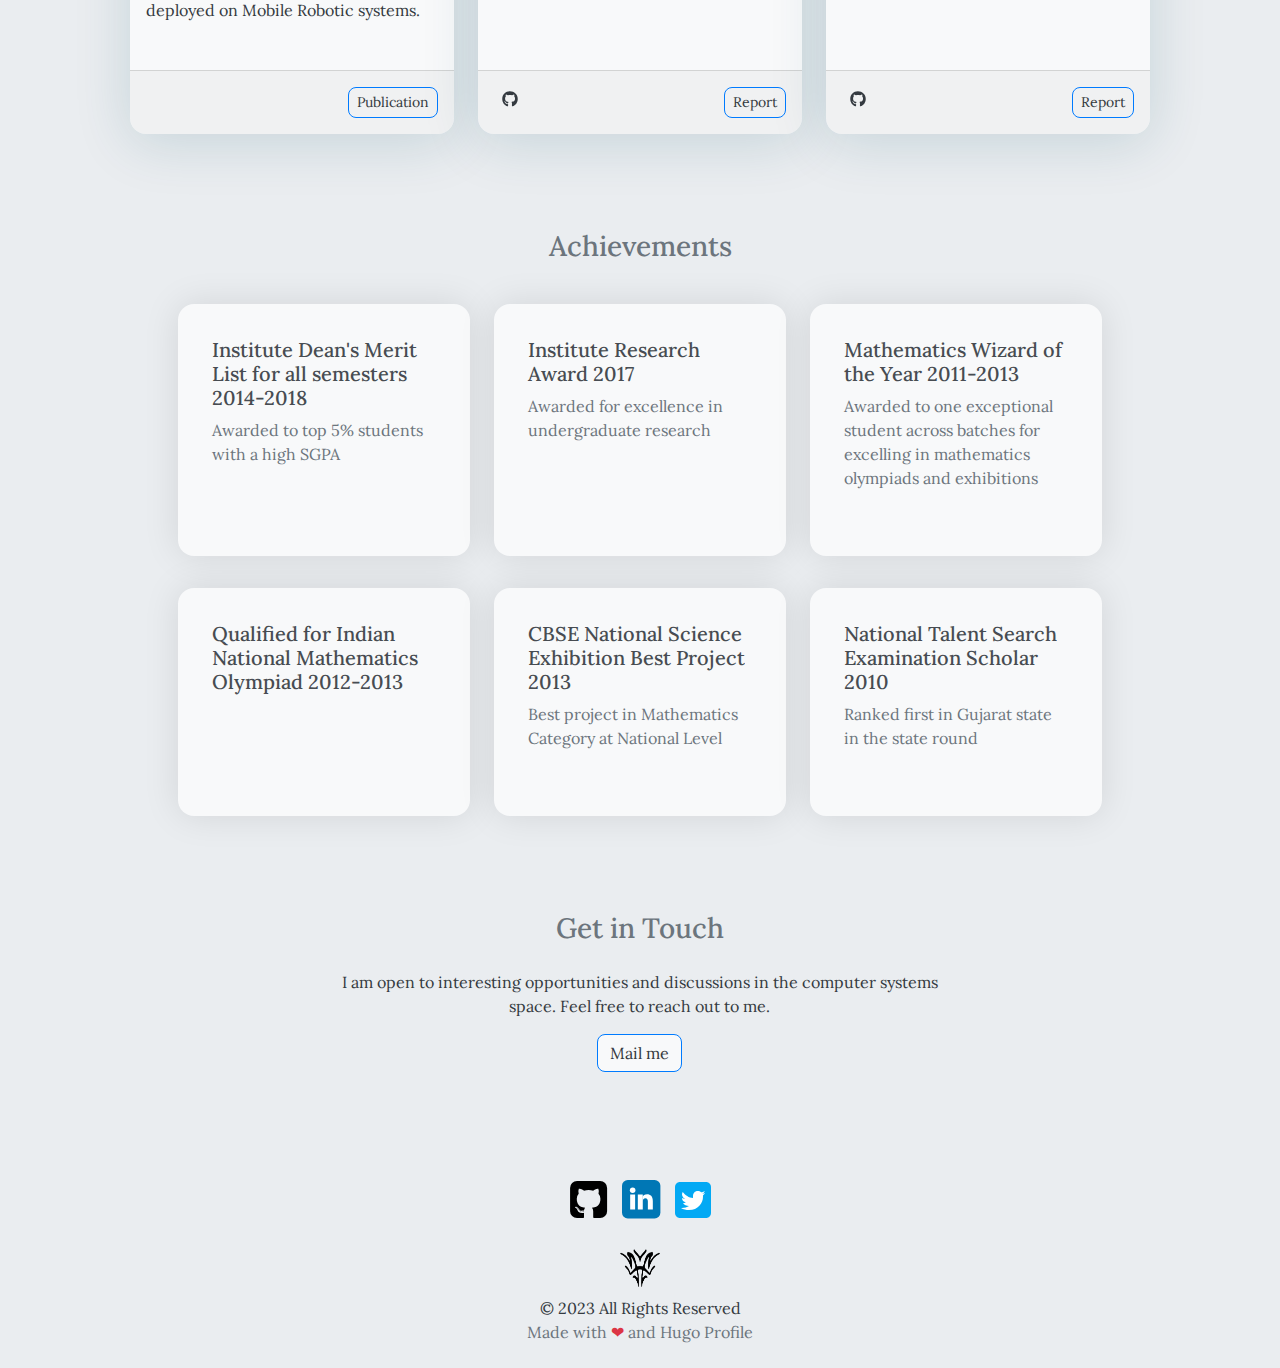
==== commit 8cb9b1db: "updates to website" ====
--- a/index.html
+++ b/index.html
@@ -2,705 +2,788 @@
 <html>
 
 <head>
-	<meta name="generator" content="Hugo 0.96.0" /><meta charset="UTF-8">
-<meta name="viewport" content="width=device-width, initial-scale=1.0">
-<meta name="google-site-verification" content="PsvIWOlvq4EFXko0aimUhYmBlHAQmgtTW6LUE1aeIPQ" />
-<meta http-equiv="X-UA-Compatible" content="ie=edge">
-<link rel="icon" href=/logos/danger.png type="image/gif">
-
-
-<link rel="preconnect" href="https://fonts.googleapis.com">
-<link rel="preconnect" href="https://fonts.gstatic.com" crossorigin>
-<link
-    href="https://fonts.googleapis.com/css2?family=Alata&family=Lora:ital,wght@0,400;0,500;0,600;0,700;1,400;1,500;1,600;1,700&family=Roboto:ital,wght@0,100;0,300;0,400;0,500;0,700;0,900;1,100;1,300;1,400;1,500;1,700;1,900&display=swap"
-    rel="stylesheet">
-
-
-<link rel="stylesheet" href="/css/font.css" media="all">
-
-
+	<meta name="generator" content="Hugo 0.68.3" /><meta charset="UTF-8">
+<meta name="viewport" content="width=device-width, initial-scale=1.0">
+<meta http-equiv="X-UA-Compatible" content="ie=edge">
+<meta http-equiv="Accept-CH" content="DPR, Viewport-Width, Width">
+<link rel="icon" href=/logos/danger.png type="image/gif">
+
+
+<link rel="preconnect" href="https://fonts.googleapis.com">
+<link rel="preconnect" href="https://fonts.gstatic.com" crossorigin>
+<link rel="preload"
+      as="style"
+      href="https://fonts.googleapis.com/css2?family=Alata&family=Lora:ital,wght@0,400;0,500;0,600;0,700;1,400;1,500;1,600;1,700&family=Roboto:ital,wght@0,100;0,300;0,400;0,500;0,700;0,900;1,100;1,300;1,400;1,500;1,700;1,900&display=swap"
+>
+<link rel="stylesheet"
+      href="https://fonts.googleapis.com/css2?family=Alata&family=Lora:ital,wght@0,400;0,500;0,600;0,700;1,400;1,500;1,600;1,700&family=Roboto:ital,wght@0,100;0,300;0,400;0,500;0,700;0,900;1,100;1,300;1,400;1,500;1,700;1,900&display=swap"
+      media="print" onload="this.media='all'" />
+<noscript>
+  <link
+          href="https://fonts.googleapis.com/css2?family=Alata&family=Lora:ital,wght@0,400;0,500;0,600;0,700;1,400;1,500;1,600;1,700&family=Roboto:ital,wght@0,100;0,300;0,400;0,500;0,700;0,900;1,100;1,300;1,400;1,500;1,700;1,900&display=swap"
+          rel="stylesheet">
+</noscript>
+
+
+<link rel="stylesheet" href="/css/font.css" media="all">
+
+
 
 <script type="application/javascript">
 var doNotTrack = false;
 if (!doNotTrack) {
-	window.ga=window.ga||function(){(ga.q=ga.q||[]).push(arguments)};ga.l=+new Date;
+	(function(i,s,o,g,r,a,m){i['GoogleAnalyticsObject']=r;i[r]=i[r]||function(){
+	(i[r].q=i[r].q||[]).push(arguments)},i[r].l=1*new Date();a=s.createElement(o),
+	m=s.getElementsByTagName(o)[0];a.async=1;a.src=g;m.parentNode.insertBefore(a,m)
+	})(window,document,'script','https://www.google-analytics.com/analytics.js','ga');
 	ga('create', 'G-DWJJVE27WD', 'auto');
 	
 	ga('send', 'pageview');
 }
 </script>
-<script async src='https://www.google-analytics.com/analytics.js'></script>
-
+
 <meta property="og:title" content="Akanksha Baranwal" />
 <meta property="og:description" content="My projects, experiences and more" />
 <meta property="og:type" content="website" />
-<meta property="og:url" content="https://akankshabaranwal.github.io/" /><meta property="og:site_name" content="My Portfolio" />
-
-
+<meta property="og:url" content="https://akankshabaranwal.github.io/" />
+<meta property="og:site_name" content="My Portfolio" />
+
 <meta name="twitter:card" content="summary"/>
 <meta name="twitter:title" content="Akanksha Baranwal"/>
 <meta name="twitter:description" content="My projects, experiences and more"/>
+
+
+<link rel="stylesheet" href="/bootstrap-5/css/bootstrap.min.css" media="all"><link rel="stylesheet" href="/css/header.css" media="all">
+<link rel="stylesheet" href="/css/footer.css" media="all">
+
+
+<link rel="stylesheet" href="/css/theme.css" media="all">
+
+
+
+
+<style>
+    :root {
+        --text-color: #343a40;
+        --text-secondary-color: #6c757d;
+        --background-color: #eaedf0;
+        --secondary-background-color: #64ffda1a;
+        --primary-color: #007bff;
+        --secondary-color: #f8f9fa;
+
+         
+        --text-color-dark: #e4e6eb;
+        --text-secondary-color-dark: #b0b3b8;
+        --background-color-dark: #18191a;
+        --secondary-background-color-dark: #212529;
+        --primary-color-dark: #ffffff;
+        --secondary-color-dark: #212529;
+    }
+    body {
+        font-size: 1rem;
+        font-weight: 400;
+        line-height: 1.5;
+        text-align: left;
+    }
+
+    html {
+        background-color: var(--background-color) !important;
+    }
+
+    body::-webkit-scrollbar {
+        width: .5em;
+        height: .5em;
+        background-color: var(--background-color);
+    }
+    
+    ::-webkit-scrollbar-track {
+        box-shadow: inset 0 0 6px var(--background-color);
+        border-radius: 1rem;
+    }
+    
+    ::-webkit-scrollbar-thumb {
+        border-radius: 1rem;
+        background-color: var(--secondary-color);
+        outline: 1px solid var(--background-color);
+    }
+
+    #search-content::-webkit-scrollbar {
+        width: .5em;
+        height: .1em;
+        background-color: var(--background-color);
+    }
+</style>
+
+<meta name="description" content=My&#32;projects,&#32;experiences&#32;and&#32;more>
+<link rel="stylesheet" href="/css/index.css" media="all">
+<link rel="stylesheet" href="/css/projects.css" media="all">
+
+
+<script defer src="/fontawesome-5/all-5.15.4.js"></script>
 
-
-
-<link rel="stylesheet" href="/bootstrap-5/css/bootstrap.min.css" media="all">
-<link rel="stylesheet" href="/css/header.css" media="all">
-<link rel="stylesheet" href="/css/footer.css" media="all">
-
-
-<link rel="stylesheet" href="/css/theme.css" media="all">
-
-
-
-
-<style>
-    :root {
-        --text-color: #343a40;
-        --text-secondary-color: #6c757d;
-        --background-color: #eaedf0;
-        --secondary-background-color: #64ffda1a;
-        --primary-color: #007bff;
-        --secondary-color: #f8f9fa;
-
-         
-        --text-color-dark: #e4e6eb;
-        --text-secondary-color-dark: #b0b3b8;
-        --background-color-dark: #18191a;
-        --secondary-background-color-dark: #212529;
-        --primary-color-dark: #ffffff;
-        --secondary-color-dark: #212529;
-    }
-    body {
-        font-size: 1rem;
-        font-weight: 400;
-        line-height: 1.5;
-        text-align: left;
-    }
-</style>
-<meta name="description" content=My&#32;projects,&#32;experiences&#32;and&#32;more>
-<link rel="stylesheet" href="/css/index.css" media="all">
-<link rel="stylesheet" href="/css/projects.css" media="all">
-
-
-<script defer src="/fontawesome-5/all-5.15.4.js"></script>
-
-  <title>
-Akanksha Baranwal
+  <title>
+Akanksha Baranwal
 
   </title>
 </head>
 
-<body class="light" onload="loading()">
+<body class="light">
   
-  
-  <script src="/bootstrap-5/js/bootstrap.bundle.js"></script>
-
-
-
-<header>
-    <nav class="pt-3 navbar navbar-expand-lg">
-        <div class="container-fluid mx-xs-2 mx-sm-5 mx-md-5 mx-lg-5">
-            
-            <a class="navbar-brand primary-font text-wrap" href="/">
-                
-                <img src="/logos/danger.png" width="30" height="30"
-                    class="d-inline-block align-top">
-                My Portfolio
-                
-            </a>
-
-            
-            <button class="navbar-toggler" type="button" data-bs-toggle="collapse" data-bs-target="#navbarContent"
-                aria-controls="navbarContent" aria-expanded="false" aria-label="Toggle navigation">
-                <svg aria-hidden="true" height="24" viewBox="0 0 16 16" version="1.1" width="24" data-view-component="true">
-                    <path fill-rule="evenodd" d="M1 2.75A.75.75 0 011.75 2h12.5a.75.75 0 110 1.5H1.75A.75.75 0 011 2.75zm0 5A.75.75 0 011.75 7h12.5a.75.75 0 110 1.5H1.75A.75.75 0 011 7.75zM1.75 12a.75.75 0 100 1.5h12.5a.75.75 0 100-1.5H1.75z"></path>
-                </svg>
-            </button>
-
-            
-            <div class="collapse navbar-collapse text-wrap primary-font" id="navbarContent">
-                <ul class="navbar-nav  ms-auto text-center">
-                    
-                    <li class="nav-item navbar-text">
-                        <a class="nav-link" href="/#about" aria-label="about">About</a>
-                    </li>
-                    
-
-                    
-                    <li class="nav-item navbar-text">
-                        <a class="nav-link" href="/#experience"
-                            aria-label="experience">Experience</a>
-                    </li>
-                    
-
-                    
-                    <li class="nav-item navbar-text">
-                        <a class="nav-link" href="/#education"
-                            aria-label="education">Education</a>
-                    </li>
-                    
-
-                    
-                    
-                    <li class="nav-item navbar-text">
-                        <a class="nav-link" href="/#projects"
-                            aria-label="projects">Projects</a>
-                    </li>
-                    
-
-                    
-                    <li class="nav-item navbar-text">
-                        <a class="nav-link" href="/#achievements"
-                            aria-label="achievements">Achievements</a>
-                    </li>
-                    
-
-                    
-                    <li class="nav-item navbar-text">
-                        <a class="nav-link" href="/#contact"
-                            aria-label="contact">Contact</a>
-                    </li>
-                    
-
-                    
-                    
-                </ul>
-
-                
-                
-            </div>
-        </div>
-    </nav>
-</header>
-<div id="content">
-<section id="hero" class="py-5">
-    <div class="container px-3 px-sm-5 px-md-5 px-lg-5 pt-lg-3">
-        <div class="row">
-            <div class="col-sm-12 col-md-12 col-lg-8 content" id="primary-font">
-                <span class="subtitle">
-                    Life before Death. Strength before weakness. Journey before Destination - Brandon Sanderson
-                </span>
-                <h2>
-                    Akanksha Baranwal
-                </h2>
-                <h3>
-                    
-                </h3>
-                <p class="hero-content">
-                    An ambitious introvert in pursuit of a way to leave a permanent mark in this fleeting life.
-                </p>
-                <div class="row">
-                    <div class="col-auto h-100">
-                        
-                        <a href="https://drive.google.com/file/d/0B39zqLGKF_CEZVIxSURmVXRhbDQ/view?usp=sharing&amp;resourcekey=0-6eLtnJGpkkW4duVhjnMowQ" class="btn">
-                            Resume
-                        </a>
-                        
-                    </div>
-                    <div class="col-auto px-0 h-100"><span id="loading-icons" style="display: none;">
-    
-    <span class="px-1">
-        <a href="https://www.linkedin.com/in/akanksha-baranwal/" target="_blank" class="btn social-icon">
-            <i class="fab fa-linkedin"></i>
-        </a>
-    </span>
-    
-    <span class="px-1">
-        <a href="https://github.com/akankshabaranwal" target="_blank" class="btn social-icon">
-            <i class="fab fa-github"></i>
-        </a>
-    </span>
-    
-
-    
-</span></div>
-                </div>
-            </div>
-            <div class="col-sm-12 col-md-12 col-lg-4">
-                <div class="row justify-content-center">
-                    <div class="col-sm-12 col-md-9 pt-5 image px-5 px-md-5 px-lg-0 text-center">
-                        <img src="/images/me2.png" 
-                            class="img-thumbnail mx-auto" 
-                            alt=""
-                        >
-                    </div>
-                </div>
-            </div>
-        </div>
-    </div>
-    <div class="hero-bottom-svg d-md-block d-lg-block d-none">
-        <svg xmlns="http://www.w3.org/2000/svg" width="201" height="201" viewBox="0 0 201 201">
-            <g id="Group_1168" data-name="Group 1168" transform="translate(-384 -1392)">
-                <rect id="Rectangle_2206" data-name="Rectangle 2206" width="12" height="2" rx="1"
-                    transform="translate(391 1392) rotate(90)" fill="#282f49" />
-                <rect id="Rectangle_2271" data-name="Rectangle 2271" width="12" height="2" rx="1"
-                    transform="translate(391 1500) rotate(90)" fill="#282f49" />
-                <rect id="Rectangle_2238" data-name="Rectangle 2238" width="12" height="2" rx="1"
-                    transform="translate(391 1446) rotate(90)" fill="#282f49" />
-                <rect id="Rectangle_2278" data-name="Rectangle 2278" width="12" height="2" rx="1"
-                    transform="translate(391 1554) rotate(90)" fill="#282f49" />
-                <rect id="Rectangle_2222" data-name="Rectangle 2222" width="12" height="2" rx="1"
-                    transform="translate(391 1419) rotate(90)" fill="#282f49" />
-                <rect id="Rectangle_2272" data-name="Rectangle 2272" width="12" height="2" rx="1"
-                    transform="translate(391 1527) rotate(90)" fill="#282f49" />
-                <rect id="Rectangle_2241" data-name="Rectangle 2241" width="12" height="2" rx="1"
-                    transform="translate(391 1473) rotate(90)" fill="#282f49" />
-                <rect id="Rectangle_2288" data-name="Rectangle 2288" width="12" height="2" rx="1"
-                    transform="translate(391 1581) rotate(90)" fill="#282f49" />
-                <rect id="Rectangle_2214" data-name="Rectangle 2214" width="12" height="2" rx="1"
-                    transform="translate(499 1392) rotate(90)" fill="#282f49" />
-                <rect id="Rectangle_2289" data-name="Rectangle 2289" width="12" height="2" rx="1"
-                    transform="translate(499 1500) rotate(90)" fill="#282f49" />
-                <rect id="Rectangle_2256" data-name="Rectangle 2256" width="12" height="2" rx="1"
-                    transform="translate(499 1446) rotate(90)" fill="#282f49" />
-                <rect id="Rectangle_2290" data-name="Rectangle 2290" width="12" height="2" rx="1"
-                    transform="translate(499 1554) rotate(90)" fill="#282f49" />
-                <rect id="Rectangle_2231" data-name="Rectangle 2231" width="12" height="2" rx="1"
-                    transform="translate(499 1419) rotate(90)" fill="#282f49" />
-                <rect id="Rectangle_2291" data-name="Rectangle 2291" width="12" height="2" rx="1"
-                    transform="translate(499 1527) rotate(90)" fill="#282f49" />
-                <rect id="Rectangle_2257" data-name="Rectangle 2257" width="12" height="2" rx="1"
-                    transform="translate(499 1473) rotate(90)" fill="#282f49" />
-                <rect id="Rectangle_2292" data-name="Rectangle 2292" width="12" height="2" rx="1"
-                    transform="translate(499 1581) rotate(90)" fill="#282f49" />
-                <rect id="Rectangle_2210" data-name="Rectangle 2210" width="12" height="2" rx="1"
-                    transform="translate(445 1392) rotate(90)" fill="#282f49" />
-                <rect id="Rectangle_2279" data-name="Rectangle 2279" width="12" height="2" rx="1"
-                    transform="translate(445 1500) rotate(90)" fill="#282f49" />
-                <rect id="Rectangle_2248" data-name="Rectangle 2248" width="12" height="2" rx="1"
-                    transform="translate(445 1446) rotate(90)" fill="#282f49" />
-                <rect id="Rectangle_2280" data-name="Rectangle 2280" width="12" height="2" rx="1"
-                    transform="translate(445 1554) rotate(90)" fill="#282f49" />
-                <rect id="Rectangle_2226" data-name="Rectangle 2226" width="12" height="2" rx="1"
-                    transform="translate(445 1419) rotate(90)" fill="#282f49" />
-                <rect id="Rectangle_2281" data-name="Rectangle 2281" width="12" height="2" rx="1"
-                    transform="translate(445 1527) rotate(90)" fill="#282f49" />
-                <rect id="Rectangle_2249" data-name="Rectangle 2249" width="12" height="2" rx="1"
-                    transform="translate(445 1473) rotate(90)" fill="#282f49" />
-                <rect id="Rectangle_2293" data-name="Rectangle 2293" width="12" height="2" rx="1"
-                    transform="translate(445 1581) rotate(90)" fill="#282f49" />
-                <rect id="Rectangle_2219" data-name="Rectangle 2219" width="12" height="2" rx="1"
-                    transform="translate(553 1392) rotate(90)" fill="#282f49" />
-                <rect id="Rectangle_2310" data-name="Rectangle 2310" width="12" height="2" rx="1"
-                    transform="translate(553 1500) rotate(90)" fill="#282f49" />
-                <rect id="Rectangle_2262" data-name="Rectangle 2262" width="12" height="2" rx="1"
-                    transform="translate(553 1446) rotate(90)" fill="#282f49" />
-                <rect id="Rectangle_2311" data-name="Rectangle 2311" width="12" height="2" rx="1"
-                    transform="translate(553 1554) rotate(90)" fill="#282f49" />
-                <rect id="Rectangle_2232" data-name="Rectangle 2232" width="12" height="2" rx="1"
-                    transform="translate(553 1419) rotate(90)" fill="#282f49" />
-                <rect id="Rectangle_2312" data-name="Rectangle 2312" width="12" height="2" rx="1"
-                    transform="translate(553 1527) rotate(90)" fill="#282f49" />
-                <rect id="Rectangle_2263" data-name="Rectangle 2263" width="12" height="2" rx="1"
-                    transform="translate(553 1473) rotate(90)" fill="#282f49" />
-                <rect id="Rectangle_2313" data-name="Rectangle 2313" width="12" height="2" rx="1"
-                    transform="translate(553 1581) rotate(90)" fill="#282f49" />
-                <rect id="Rectangle_2209" data-name="Rectangle 2209" width="12" height="2" rx="1"
-                    transform="translate(418 1392) rotate(90)" fill="#282f49" />
-                <rect id="Rectangle_2273" data-name="Rectangle 2273" width="12" height="2" rx="1"
-                    transform="translate(418 1500) rotate(90)" fill="#282f49" />
-                <rect id="Rectangle_2242" data-name="Rectangle 2242" width="12" height="2" rx="1"
-                    transform="translate(418 1446) rotate(90)" fill="#282f49" />
-                <rect id="Rectangle_2282" data-name="Rectangle 2282" width="12" height="2" rx="1"
-                    transform="translate(418 1554) rotate(90)" fill="#282f49" />
-                <rect id="Rectangle_2223" data-name="Rectangle 2223" width="12" height="2" rx="1"
-                    transform="translate(418 1419) rotate(90)" fill="#282f49" />
-                <rect id="Rectangle_2274" data-name="Rectangle 2274" width="12" height="2" rx="1"
-                    transform="translate(418 1527) rotate(90)" fill="#282f49" />
-                <rect id="Rectangle_2243" data-name="Rectangle 2243" width="12" height="2" rx="1"
-                    transform="translate(418 1473) rotate(90)" fill="#282f49" />
-                <rect id="Rectangle_2294" data-name="Rectangle 2294" width="12" height="2" rx="1"
-                    transform="translate(418 1581) rotate(90)" fill="#282f49" />
-                <rect id="Rectangle_2217" data-name="Rectangle 2217" width="12" height="2" rx="1"
-                    transform="translate(526 1392) rotate(90)" fill="#282f49" />
-                <rect id="Rectangle_2314" data-name="Rectangle 2314" width="12" height="2" rx="1"
-                    transform="translate(526 1500) rotate(90)" fill="#282f49" />
-                <rect id="Rectangle_2258" data-name="Rectangle 2258" width="12" height="2" rx="1"
-                    transform="translate(526 1446) rotate(90)" fill="#282f49" />
-                <rect id="Rectangle_2315" data-name="Rectangle 2315" width="12" height="2" rx="1"
-                    transform="translate(526 1554) rotate(90)" fill="#282f49" />
-                <rect id="Rectangle_2233" data-name="Rectangle 2233" width="12" height="2" rx="1"
-                    transform="translate(526 1419) rotate(90)" fill="#282f49" />
-                <rect id="Rectangle_2316" data-name="Rectangle 2316" width="12" height="2" rx="1"
-                    transform="translate(526 1527) rotate(90)" fill="#282f49" />
-                <rect id="Rectangle_2259" data-name="Rectangle 2259" width="12" height="2" rx="1"
-                    transform="translate(526 1473) rotate(90)" fill="#282f49" />
-                <rect id="Rectangle_2317" data-name="Rectangle 2317" width="12" height="2" rx="1"
-                    transform="translate(526 1581) rotate(90)" fill="#282f49" />
-                <rect id="Rectangle_2211" data-name="Rectangle 2211" width="12" height="2" rx="1"
-                    transform="translate(472 1392) rotate(90)" fill="#282f49" />
-                <rect id="Rectangle_2295" data-name="Rectangle 2295" width="12" height="2" rx="1"
-                    transform="translate(472 1500) rotate(90)" fill="#282f49" />
-                <rect id="Rectangle_2250" data-name="Rectangle 2250" width="12" height="2" rx="1"
-                    transform="translate(472 1446) rotate(90)" fill="#282f49" />
-                <rect id="Rectangle_2296" data-name="Rectangle 2296" width="12" height="2" rx="1"
-                    transform="translate(472 1554) rotate(90)" fill="#282f49" />
-                <rect id="Rectangle_2227" data-name="Rectangle 2227" width="12" height="2" rx="1"
-                    transform="translate(472 1419) rotate(90)" fill="#282f49" />
-                <rect id="Rectangle_2297" data-name="Rectangle 2297" width="12" height="2" rx="1"
-                    transform="translate(472 1527) rotate(90)" fill="#282f49" />
-                <rect id="Rectangle_2251" data-name="Rectangle 2251" width="12" height="2" rx="1"
-                    transform="translate(472 1473) rotate(90)" fill="#282f49" />
-                <rect id="Rectangle_2298" data-name="Rectangle 2298" width="12" height="2" rx="1"
-                    transform="translate(472 1581) rotate(90)" fill="#282f49" />
-                <rect id="Rectangle_2221" data-name="Rectangle 2221" width="12" height="2" rx="1"
-                    transform="translate(580 1392) rotate(90)" fill="#282f49" />
-                <rect id="Rectangle_2318" data-name="Rectangle 2318" width="12" height="2" rx="1"
-                    transform="translate(580 1500) rotate(90)" fill="#282f49" />
-                <rect id="Rectangle_2264" data-name="Rectangle 2264" width="12" height="2" rx="1"
-                    transform="translate(580 1446) rotate(90)" fill="#282f49" />
-                <rect id="Rectangle_2319" data-name="Rectangle 2319" width="12" height="2" rx="1"
-                    transform="translate(580 1554) rotate(90)" fill="#282f49" />
-                <rect id="Rectangle_2236" data-name="Rectangle 2236" width="12" height="2" rx="1"
-                    transform="translate(580 1419) rotate(90)" fill="#282f49" />
-                <rect id="Rectangle_2320" data-name="Rectangle 2320" width="12" height="2" rx="1"
-                    transform="translate(580 1527) rotate(90)" fill="#282f49" />
-                <rect id="Rectangle_2265" data-name="Rectangle 2265" width="12" height="2" rx="1"
-                    transform="translate(580 1473) rotate(90)" fill="#282f49" />
-                <rect id="Rectangle_2321" data-name="Rectangle 2321" width="12" height="2" rx="1"
-                    transform="translate(580 1581) rotate(90)" fill="#282f49" />
-                <rect id="Rectangle_2207" data-name="Rectangle 2207" width="12" height="2" rx="1"
-                    transform="translate(396 1399) rotate(-180)" fill="#282f49" />
-                <rect id="Rectangle_2270" data-name="Rectangle 2270" width="12" height="2" rx="1"
-                    transform="translate(396 1507) rotate(-180)" fill="#282f49" />
-                <rect id="Rectangle_2239" data-name="Rectangle 2239" width="12" height="2" rx="1"
-                    transform="translate(396 1453) rotate(-180)" fill="#282f49" />
-                <rect id="Rectangle_2283" data-name="Rectangle 2283" width="12" height="2" rx="1"
-                    transform="translate(396 1561) rotate(-180)" fill="#282f49" />
-                <rect id="Rectangle_2224" data-name="Rectangle 2224" width="12" height="2" rx="1"
-                    transform="translate(396 1426) rotate(-180)" fill="#282f49" />
-                <rect id="Rectangle_2275" data-name="Rectangle 2275" width="12" height="2" rx="1"
-                    transform="translate(396 1534) rotate(-180)" fill="#282f49" />
-                <rect id="Rectangle_2244" data-name="Rectangle 2244" width="12" height="2" rx="1"
-                    transform="translate(396 1480) rotate(-180)" fill="#282f49" />
-                <rect id="Rectangle_2299" data-name="Rectangle 2299" width="12" height="2" rx="1"
-                    transform="translate(396 1588) rotate(-180)" fill="#282f49" />
-                <rect id="Rectangle_2215" data-name="Rectangle 2215" width="12" height="2" rx="1"
-                    transform="translate(504 1399) rotate(-180)" fill="#282f49" />
-                <rect id="Rectangle_2300" data-name="Rectangle 2300" width="12" height="2" rx="1"
-                    transform="translate(504 1507) rotate(-180)" fill="#282f49" />
-                <rect id="Rectangle_2252" data-name="Rectangle 2252" width="12" height="2" rx="1"
-                    transform="translate(504 1453) rotate(-180)" fill="#282f49" />
-                <rect id="Rectangle_2301" data-name="Rectangle 2301" width="12" height="2" rx="1"
-                    transform="translate(504 1561) rotate(-180)" fill="#282f49" />
-                <rect id="Rectangle_2228" data-name="Rectangle 2228" width="12" height="2" rx="1"
-                    transform="translate(504 1426) rotate(-180)" fill="#282f49" />
-                <rect id="Rectangle_2302" data-name="Rectangle 2302" width="12" height="2" rx="1"
-                    transform="translate(504 1534) rotate(-180)" fill="#282f49" />
-                <rect id="Rectangle_2253" data-name="Rectangle 2253" width="12" height="2" rx="1"
-                    transform="translate(504 1480) rotate(-180)" fill="#282f49" />
-                <rect id="Rectangle_2303" data-name="Rectangle 2303" width="12" height="2" rx="1"
-                    transform="translate(504 1588) rotate(-180)" fill="#282f49" />
-                <rect id="Rectangle_2212" data-name="Rectangle 2212" width="12" height="2" rx="1"
-                    transform="translate(450 1399) rotate(-180)" fill="#282f49" />
-                <rect id="Rectangle_2284" data-name="Rectangle 2284" width="12" height="2" rx="1"
-                    transform="translate(450 1507) rotate(-180)" fill="#282f49" />
-                <rect id="Rectangle_2245" data-name="Rectangle 2245" width="12" height="2" rx="1"
-                    transform="translate(450 1453) rotate(-180)" fill="#282f49" />
-                <rect id="Rectangle_2285" data-name="Rectangle 2285" width="12" height="2" rx="1"
-                    transform="translate(450 1561) rotate(-180)" fill="#282f49" />
-                <rect id="Rectangle_2229" data-name="Rectangle 2229" width="12" height="2" rx="1"
-                    transform="translate(450 1426) rotate(-180)" fill="#282f49" />
-                <rect id="Rectangle_2286" data-name="Rectangle 2286" width="12" height="2" rx="1"
-                    transform="translate(450 1534) rotate(-180)" fill="#282f49" />
-                <rect id="Rectangle_2246" data-name="Rectangle 2246" width="12" height="2" rx="1"
-                    transform="translate(450 1480) rotate(-180)" fill="#282f49" />
-                <rect id="Rectangle_2304" data-name="Rectangle 2304" width="12" height="2" rx="1"
-                    transform="translate(450 1588) rotate(-180)" fill="#282f49" />
-                <rect id="Rectangle_2218" data-name="Rectangle 2218" width="12" height="2" rx="1"
-                    transform="translate(558 1399) rotate(-180)" fill="#282f49" />
-                <rect id="Rectangle_2322" data-name="Rectangle 2322" width="12" height="2" rx="1"
-                    transform="translate(558 1507) rotate(-180)" fill="#282f49" />
-                <rect id="Rectangle_2266" data-name="Rectangle 2266" width="12" height="2" rx="1"
-                    transform="translate(558 1453) rotate(-180)" fill="#282f49" />
-                <rect id="Rectangle_2323" data-name="Rectangle 2323" width="12" height="2" rx="1"
-                    transform="translate(558 1561) rotate(-180)" fill="#282f49" />
-                <rect id="Rectangle_2234" data-name="Rectangle 2234" width="12" height="2" rx="1"
-                    transform="translate(558 1426) rotate(-180)" fill="#282f49" />
-                <rect id="Rectangle_2324" data-name="Rectangle 2324" width="12" height="2" rx="1"
-                    transform="translate(558 1534) rotate(-180)" fill="#282f49" />
-                <rect id="Rectangle_2267" data-name="Rectangle 2267" width="12" height="2" rx="1"
-                    transform="translate(558 1480) rotate(-180)" fill="#282f49" />
-                <rect id="Rectangle_2325" data-name="Rectangle 2325" width="12" height="2" rx="1"
-                    transform="translate(558 1588) rotate(-180)" fill="#282f49" />
-                <rect id="Rectangle_2208" data-name="Rectangle 2208" width="12" height="2" rx="1"
-                    transform="translate(423 1399) rotate(-180)" fill="#282f49" />
-                <rect id="Rectangle_2276" data-name="Rectangle 2276" width="12" height="2" rx="1"
-                    transform="translate(423 1507) rotate(-180)" fill="#282f49" />
-                <rect id="Rectangle_2240" data-name="Rectangle 2240" width="12" height="2" rx="1"
-                    transform="translate(423 1453) rotate(-180)" fill="#282f49" />
-                <rect id="Rectangle_2287" data-name="Rectangle 2287" width="12" height="2" rx="1"
-                    transform="translate(423 1561) rotate(-180)" fill="#282f49" />
-                <rect id="Rectangle_2225" data-name="Rectangle 2225" width="12" height="2" rx="1"
-                    transform="translate(423 1426) rotate(-180)" fill="#282f49" />
-                <rect id="Rectangle_2277" data-name="Rectangle 2277" width="12" height="2" rx="1"
-                    transform="translate(423 1534) rotate(-180)" fill="#282f49" />
-                <rect id="Rectangle_2247" data-name="Rectangle 2247" width="12" height="2" rx="1"
-                    transform="translate(423 1480) rotate(-180)" fill="#282f49" />
-                <rect id="Rectangle_2305" data-name="Rectangle 2305" width="12" height="2" rx="1"
-                    transform="translate(423 1588) rotate(-180)" fill="#282f49" />
-                <rect id="Rectangle_2216" data-name="Rectangle 2216" width="12" height="2" rx="1"
-                    transform="translate(531 1399) rotate(-180)" fill="#282f49" />
-                <rect id="Rectangle_2326" data-name="Rectangle 2326" width="12" height="2" rx="1"
-                    transform="translate(531 1507) rotate(-180)" fill="#282f49" />
-                <rect id="Rectangle_2260" data-name="Rectangle 2260" width="12" height="2" rx="1"
-                    transform="translate(531 1453) rotate(-180)" fill="#282f49" />
-                <rect id="Rectangle_2327" data-name="Rectangle 2327" width="12" height="2" rx="1"
-                    transform="translate(531 1561) rotate(-180)" fill="#282f49" />
-                <rect id="Rectangle_2235" data-name="Rectangle 2235" width="12" height="2" rx="1"
-                    transform="translate(531 1426) rotate(-180)" fill="#282f49" />
-                <rect id="Rectangle_2328" data-name="Rectangle 2328" width="12" height="2" rx="1"
-                    transform="translate(531 1534) rotate(-180)" fill="#282f49" />
-                <rect id="Rectangle_2261" data-name="Rectangle 2261" width="12" height="2" rx="1"
-                    transform="translate(531 1480) rotate(-180)" fill="#282f49" />
-                <rect id="Rectangle_2329" data-name="Rectangle 2329" width="12" height="2" rx="1"
-                    transform="translate(531 1588) rotate(-180)" fill="#282f49" />
-                <rect id="Rectangle_2213" data-name="Rectangle 2213" width="12" height="2" rx="1"
-                    transform="translate(477 1399) rotate(-180)" fill="#282f49" />
-                <rect id="Rectangle_2306" data-name="Rectangle 2306" width="12" height="2" rx="1"
-                    transform="translate(477 1507) rotate(-180)" fill="#282f49" />
-                <rect id="Rectangle_2254" data-name="Rectangle 2254" width="12" height="2" rx="1"
-                    transform="translate(477 1453) rotate(-180)" fill="#282f49" />
-                <rect id="Rectangle_2307" data-name="Rectangle 2307" width="12" height="2" rx="1"
-                    transform="translate(477 1561) rotate(-180)" fill="#282f49" />
-                <rect id="Rectangle_2230" data-name="Rectangle 2230" width="12" height="2" rx="1"
-                    transform="translate(477 1426) rotate(-180)" fill="#282f49" />
-                <rect id="Rectangle_2308" data-name="Rectangle 2308" width="12" height="2" rx="1"
-                    transform="translate(477 1534) rotate(-180)" fill="#282f49" />
-                <rect id="Rectangle_2255" data-name="Rectangle 2255" width="12" height="2" rx="1"
-                    transform="translate(477 1480) rotate(-180)" fill="#282f49" />
-                <rect id="Rectangle_2309" data-name="Rectangle 2309" width="12" height="2" rx="1"
-                    transform="translate(477 1588) rotate(-180)" fill="#282f49" />
-                <rect id="Rectangle_2220" data-name="Rectangle 2220" width="12" height="2" rx="1"
-                    transform="translate(585 1399) rotate(-180)" fill="#282f49" />
-                <rect id="Rectangle_2330" data-name="Rectangle 2330" width="12" height="2" rx="1"
-                    transform="translate(585 1507) rotate(-180)" fill="#282f49" />
-                <rect id="Rectangle_2268" data-name="Rectangle 2268" width="12" height="2" rx="1"
-                    transform="translate(585 1453) rotate(-180)" fill="#282f49" />
-                <rect id="Rectangle_2331" data-name="Rectangle 2331" width="12" height="2" rx="1"
-                    transform="translate(585 1561) rotate(-180)" fill="#282f49" />
-                <rect id="Rectangle_2237" data-name="Rectangle 2237" width="12" height="2" rx="1"
-                    transform="translate(585 1426) rotate(-180)" fill="#282f49" />
-                <rect id="Rectangle_2332" data-name="Rectangle 2332" width="12" height="2" rx="1"
-                    transform="translate(585 1534) rotate(-180)" fill="#282f49" />
-                <rect id="Rectangle_2269" data-name="Rectangle 2269" width="12" height="2" rx="1"
-                    transform="translate(585 1480) rotate(-180)" fill="#282f49" />
-                <rect id="Rectangle_2333" data-name="Rectangle 2333" width="12" height="2" rx="1"
-                    transform="translate(585 1588) rotate(-180)" fill="#282f49" />
-            </g>
-        </svg>
-    </div>
-</section>
-
-<section id="about" class="py-0 py-sm-5">
-    <div class="container bg-transparent">
-        <h3 class="text-center bg-transparent">About Me</h3>
-        <div class="bg-transparent row justify-content-center px-3 py-5">
-            
-            <div class="col-sm-12 col-md-12 col-lg-8 content">
-                I like finding solutions for across the stack high performance computing. I have been fortunate to have worked with both industry and academic experts for optimizing performance of machine learning/computer vision algorithms on multiple platforms - GPU, FPGAs, CPU and a bit of In-Memory-Computing. In my free time I read alot - mainly fiction, biographies, autobiographis and methodical self-help books (on goodreads as curiousbee). I also love playing badminton, hiking and learning new sports whenever I get a chance. I am a firm believer of being brave to suck at something new, so I often find myself exploring uncharted territories. I prefer working in fast paced cooperative setups.
-
-                
-            </div>
-        </div>
-    </div>
-</section>
-
-<section id="experience" class="py-5">
-    <div class="container">
-        <h3 class="text-center">Experience</h3>
-        <div class="row justify-content-center">
-            <div class="col-sm-12 col-md-8 col-lg-8 py-5">
-                <div class="experience-container px-3 pt-2">
-                    <ul class="nav nav-pills mb-3 bg-transparent" id="pills-tab" role="tablist">
-                        
-                        
-                        <li class="nav-item px-1 bg-transparent" role="presentation">
-                            <div 
-                                class="nav-link active bg-transparent" 
-                                aria-selected="true" 
-                                type="button"
-                                role="tab" 
-                                data-bs-toggle="pill"
-                                id='FLOATING-ROBOTICS-Mar-2022---present-tab'
-                                data-bs-target='#pills-FLOATING-ROBOTICS-Mar-2022---present'
-                                aria-controls='FLOATING-ROBOTICS-Mar-2022---present' 
-                            >
-                                FLOATING ROBOTICS
-                            </div>
-                        </li>
-                        
-                        
-                        
-                        <li class="nav-item px-1 bg-transparent" role="presentation">
-                            <div 
-                                class="nav-link bg-transparent" 
-                                aria-selected="true" 
-                                type="button"
-                                role="tab" 
-                                data-bs-toggle="pill"
-                                id='NVIDIA-July-2018---Aug-2020-tab'
-                                data-bs-target='#pills-NVIDIA-July-2018---Aug-2020' 
-                                aria-controls='NVIDIA-July-2018---Aug-2020'
-                            >
-                                NVIDIA
-                            </div>
-                        </li>
-                        
-                        
-                        
-                        <li class="nav-item px-1 bg-transparent" role="presentation">
-                            <div 
-                                class="nav-link bg-transparent" 
-                                aria-selected="true" 
-                                type="button"
-                                role="tab" 
-                                data-bs-toggle="pill"
-                                id='IBM-and-Safari-Research-Group-Feb-2021---Sep-2021-tab'
-                                data-bs-target='#pills-IBM-and-Safari-Research-Group-Feb-2021---Sep-2021' 
-                                aria-controls='IBM-and-Safari-Research-Group-Feb-2021---Sep-2021'
-                            >
-                                IBM and Safari Research Group
-                            </div>
-                        </li>
-                        
-                        
-                    </ul>
-                    <div class="tab-content pb-5 pt-2 bg-transparent primary-font" id="pills-tabContent">
-                        
-                        
-                        <div 
-                            class="tab-pane fade show active bg-transparent" 
-                            role="tabpanel"
-                            id='pills-FLOATING-ROBOTICS-Mar-2022---present'
-                            aria-labelledby='pills-FLOATING-ROBOTICS-Mar-2022---present-tab'
-                        >
-                            <div>
-                                <span class="h4">Research Engineer (Deep Learning)</span>
-                                <small>-</small>
-                                <a href="https://www.floatingrobotics.com/" target="_blank">FLOATING ROBOTICS</a>
-                                <div class="pb-1">
-                                    <small>Mar 2022 - present</small>
-                                    
-                                </div>
-
-                                
-                            </div>
-
-                            I am working part time at Floating Robotics which is a spin-off of Robotics Systems Lab at ETH. I work on optimizing solutions for automated farming for NVIDIA Jetson GPUs.
-                        </div>
-                        
-                        
-                        
-                        <div 
-                            class="tab-pane fade bg-transparent" 
-                            role="tabpanel"
-                            id='pills-NVIDIA-July-2018---Aug-2020'
-                            aria-labelledby='pills-NVIDIA-July-2018---Aug-2020-tab'
-                        >
-                            <div>
-                                <span class="h4">GPU Performance Architect</span>
-                                <small>-</small>
-                                <a href="https://www.nvidia.com/en-in/" target="_blank">NVIDIA</a>
-                                
-                                <div class="pb-1">
-                                    <small>July 2018 - Aug 2020</small>
-                                    
-                                </div>
-                                
-                                
-                            </div>
-
-                            <div class="pt-2">
-                                <ul>
+  
+<script>
+    let localStorageValue = localStorage.getItem("pref-theme");
+    let mediaQuery = window.matchMedia('(prefers-color-scheme: dark)').matches;
+
+    switch (localStorageValue) {
+        case "dark":
+            document.body.classList.add('dark');
+            break;
+        case "light":
+            document.body.classList.remove('dark');
+            break;
+        default:
+            if (mediaQuery) {
+                document.body.classList.add('dark');
+            }
+            break;
+    }
+</script>
+
+
+
+<header>
+    <nav class="pt-3 navbar navbar-expand-lg ">
+        <div class="container-fluid mx-xs-2 mx-sm-5 mx-md-5 mx-lg-5">
+            
+            <a class="navbar-brand primary-font text-wrap" href="/">
+                
+                <img src="/logos/danger.png" width="30" height="30"
+                    class="d-inline-block align-top">
+                My Portfolio
+                
+            </a>
+
+            
+                <div>
+                    <input id="search" autocomplete="off" class="form-control mr-sm-2 d-none d-md-block" placeholder='Ctrl &#43; k to Search...'
+                        aria-label="Search" oninput="searchOnChange(event)">
+                </div>
+            
+
+            
+            <button class="navbar-toggler" type="button" data-bs-toggle="collapse" data-bs-target="#navbarContent"
+                aria-controls="navbarContent" aria-expanded="false" aria-label="Toggle navigation">
+                <svg aria-hidden="true" height="24" viewBox="0 0 16 16" version="1.1" width="24" data-view-component="true">
+                    <path fill-rule="evenodd" d="M1 2.75A.75.75 0 011.75 2h12.5a.75.75 0 110 1.5H1.75A.75.75 0 011 2.75zm0 5A.75.75 0 011.75 7h12.5a.75.75 0 110 1.5H1.75A.75.75 0 011 7.75zM1.75 12a.75.75 0 100 1.5h12.5a.75.75 0 100-1.5H1.75z"></path>
+                </svg>
+            </button>
+
+            
+            <div class="collapse navbar-collapse text-wrap primary-font" id="navbarContent">
+                <ul class="navbar-nav ms-auto text-center">
+                    
+                        <li class="nav-item navbar-text d-block d-md-none">
+                            <div class="nav-link">
+                                <input id="search" autocomplete="off" class="form-control mr-sm-2" placeholder='Ctrl &#43; k to Search...' aria-label="Search" oninput="searchOnChange(event)">
+                            </div>
+                        </li>
+                    
+
+                    
+                    <li class="nav-item navbar-text">
+                        <a class="nav-link" href="/#about" aria-label="about">
+                            About Me
+                        </a>
+                    </li>
+                    
+
+                    
+                    <li class="nav-item navbar-text">
+                        <a class="nav-link" href="/#experience"
+                            aria-label="experience">
+                            Experience
+                        </a>
+                    </li>
+                    
+
+                    
+                    <li class="nav-item navbar-text">
+                        <a class="nav-link" href="/#education"
+                            aria-label="education">
+                            Education
+                        </a>
+                    </li>
+                    
+
+                    
+                    <li class="nav-item navbar-text">
+                        <a class="nav-link" href="/#projects"
+                            aria-label="projects">
+                            Projects
+                        </a>
+                    </li>
+                    
+
+                    
+                    <li class="nav-item navbar-text">
+                        <a class="nav-link" href="/#achievements"
+                            aria-label="achievements">
+                            Achievements
+                        </a>
+                    </li>
+                    
+
+                    
+                    <li class="nav-item navbar-text">
+                        <a class="nav-link" href="/#contact"
+                            aria-label="contact">
+                            Contact
+                        </a>
+                    </li>
+                    
+
+                    
+                    
+
+                    
+
+                </ul>
+
+            </div>
+        </div>
+    </nav>
+</header>
+<div id="content">
+<section id="hero" class="py-5 align-middle">
+    <div class="container px-3 px-sm-5 px-md-5 px-lg-5 pt-lg-3">
+        <div class="row">
+            <div class="col-sm-12 col-md-12 col-lg-8 content " id="primary-font">
+                <span class="subtitle">
+                    
+                </span>
+                <h2>
+                    Akanksha Baranwal
+                </h2>
+                <h3>
+                    
+                </h3>
+                <p class="hero-content">
+                    An ambitious introvert in pursuit of a way to leave a permanent mark in this fleeting life.
+                </p>
+                <div class="row">
+                    <div class="col-auto h-100">
+                        
+                        <a href="https://drive.google.com/file/d/0B39zqLGKF_CEZVIxSURmVXRhbDQ/view?usp=sharing&amp;resourcekey=0-6eLtnJGpkkW4duVhjnMowQ" class="btn" ZgotmplZ
+			  
+                          target="_blank"
+                          >
+                            Resume
+                        </a>
+                        
+                    </div>
+                    <div class="col-auto px-0 h-100"><span>
+    
+    <span class="px-1">
+        <a href="https://www.linkedin.com/in/akanksha-baranwal/" target="_blank" class="btn social-icon">
+            <i class="fab fa-linkedin"></i>
+        </a>
+    </span>
+    
+    <span class="px-1">
+        <a href="https://github.com/akankshabaranwal" target="_blank" class="btn social-icon">
+            <i class="fab fa-github"></i>
+        </a>
+    </span>
+    
+
+    
+</span></div>
+                </div>
+            </div>
+            <div class="col-sm-12 col-md-12 col-lg-4">
+                <div class="row justify-content-center">
+                    <div class="col-sm-12 col-md-9 pt-5 image  px-5 px-md-5 px-lg-0 text-center">
+                        <img src="/images/me2.png"
+                            class="img-thumbnail mx-auto"
+                            alt=""
+                        >
+                    </div>
+                </div>
+            </div>
+        </div>
+    </div>
+    
+    <div class="hero-bottom-svg d-md-block d-lg-block d-none">
+        <svg xmlns="http://www.w3.org/2000/svg" width="201" height="201" viewBox="0 0 201 201">
+            <g id="Group_1168" data-name="Group 1168" transform="translate(-384 -1392)">
+                <rect id="Rectangle_2206" data-name="Rectangle 2206" width="12" height="2" rx="1"
+                    transform="translate(391 1392) rotate(90)" fill="#282f49" />
+                <rect id="Rectangle_2271" data-name="Rectangle 2271" width="12" height="2" rx="1"
+                    transform="translate(391 1500) rotate(90)" fill="#282f49" />
+                <rect id="Rectangle_2238" data-name="Rectangle 2238" width="12" height="2" rx="1"
+                    transform="translate(391 1446) rotate(90)" fill="#282f49" />
+                <rect id="Rectangle_2278" data-name="Rectangle 2278" width="12" height="2" rx="1"
+                    transform="translate(391 1554) rotate(90)" fill="#282f49" />
+                <rect id="Rectangle_2222" data-name="Rectangle 2222" width="12" height="2" rx="1"
+                    transform="translate(391 1419) rotate(90)" fill="#282f49" />
+                <rect id="Rectangle_2272" data-name="Rectangle 2272" width="12" height="2" rx="1"
+                    transform="translate(391 1527) rotate(90)" fill="#282f49" />
+                <rect id="Rectangle_2241" data-name="Rectangle 2241" width="12" height="2" rx="1"
+                    transform="translate(391 1473) rotate(90)" fill="#282f49" />
+                <rect id="Rectangle_2288" data-name="Rectangle 2288" width="12" height="2" rx="1"
+                    transform="translate(391 1581) rotate(90)" fill="#282f49" />
+                <rect id="Rectangle_2214" data-name="Rectangle 2214" width="12" height="2" rx="1"
+                    transform="translate(499 1392) rotate(90)" fill="#282f49" />
+                <rect id="Rectangle_2289" data-name="Rectangle 2289" width="12" height="2" rx="1"
+                    transform="translate(499 1500) rotate(90)" fill="#282f49" />
+                <rect id="Rectangle_2256" data-name="Rectangle 2256" width="12" height="2" rx="1"
+                    transform="translate(499 1446) rotate(90)" fill="#282f49" />
+                <rect id="Rectangle_2290" data-name="Rectangle 2290" width="12" height="2" rx="1"
+                    transform="translate(499 1554) rotate(90)" fill="#282f49" />
+                <rect id="Rectangle_2231" data-name="Rectangle 2231" width="12" height="2" rx="1"
+                    transform="translate(499 1419) rotate(90)" fill="#282f49" />
+                <rect id="Rectangle_2291" data-name="Rectangle 2291" width="12" height="2" rx="1"
+                    transform="translate(499 1527) rotate(90)" fill="#282f49" />
+                <rect id="Rectangle_2257" data-name="Rectangle 2257" width="12" height="2" rx="1"
+                    transform="translate(499 1473) rotate(90)" fill="#282f49" />
+                <rect id="Rectangle_2292" data-name="Rectangle 2292" width="12" height="2" rx="1"
+                    transform="translate(499 1581) rotate(90)" fill="#282f49" />
+                <rect id="Rectangle_2210" data-name="Rectangle 2210" width="12" height="2" rx="1"
+                    transform="translate(445 1392) rotate(90)" fill="#282f49" />
+                <rect id="Rectangle_2279" data-name="Rectangle 2279" width="12" height="2" rx="1"
+                    transform="translate(445 1500) rotate(90)" fill="#282f49" />
+                <rect id="Rectangle_2248" data-name="Rectangle 2248" width="12" height="2" rx="1"
+                    transform="translate(445 1446) rotate(90)" fill="#282f49" />
+                <rect id="Rectangle_2280" data-name="Rectangle 2280" width="12" height="2" rx="1"
+                    transform="translate(445 1554) rotate(90)" fill="#282f49" />
+                <rect id="Rectangle_2226" data-name="Rectangle 2226" width="12" height="2" rx="1"
+                    transform="translate(445 1419) rotate(90)" fill="#282f49" />
+                <rect id="Rectangle_2281" data-name="Rectangle 2281" width="12" height="2" rx="1"
+                    transform="translate(445 1527) rotate(90)" fill="#282f49" />
+                <rect id="Rectangle_2249" data-name="Rectangle 2249" width="12" height="2" rx="1"
+                    transform="translate(445 1473) rotate(90)" fill="#282f49" />
+                <rect id="Rectangle_2293" data-name="Rectangle 2293" width="12" height="2" rx="1"
+                    transform="translate(445 1581) rotate(90)" fill="#282f49" />
+                <rect id="Rectangle_2219" data-name="Rectangle 2219" width="12" height="2" rx="1"
+                    transform="translate(553 1392) rotate(90)" fill="#282f49" />
+                <rect id="Rectangle_2310" data-name="Rectangle 2310" width="12" height="2" rx="1"
+                    transform="translate(553 1500) rotate(90)" fill="#282f49" />
+                <rect id="Rectangle_2262" data-name="Rectangle 2262" width="12" height="2" rx="1"
+                    transform="translate(553 1446) rotate(90)" fill="#282f49" />
+                <rect id="Rectangle_2311" data-name="Rectangle 2311" width="12" height="2" rx="1"
+                    transform="translate(553 1554) rotate(90)" fill="#282f49" />
+                <rect id="Rectangle_2232" data-name="Rectangle 2232" width="12" height="2" rx="1"
+                    transform="translate(553 1419) rotate(90)" fill="#282f49" />
+                <rect id="Rectangle_2312" data-name="Rectangle 2312" width="12" height="2" rx="1"
+                    transform="translate(553 1527) rotate(90)" fill="#282f49" />
+                <rect id="Rectangle_2263" data-name="Rectangle 2263" width="12" height="2" rx="1"
+                    transform="translate(553 1473) rotate(90)" fill="#282f49" />
+                <rect id="Rectangle_2313" data-name="Rectangle 2313" width="12" height="2" rx="1"
+                    transform="translate(553 1581) rotate(90)" fill="#282f49" />
+                <rect id="Rectangle_2209" data-name="Rectangle 2209" width="12" height="2" rx="1"
+                    transform="translate(418 1392) rotate(90)" fill="#282f49" />
+                <rect id="Rectangle_2273" data-name="Rectangle 2273" width="12" height="2" rx="1"
+                    transform="translate(418 1500) rotate(90)" fill="#282f49" />
+                <rect id="Rectangle_2242" data-name="Rectangle 2242" width="12" height="2" rx="1"
+                    transform="translate(418 1446) rotate(90)" fill="#282f49" />
+                <rect id="Rectangle_2282" data-name="Rectangle 2282" width="12" height="2" rx="1"
+                    transform="translate(418 1554) rotate(90)" fill="#282f49" />
+                <rect id="Rectangle_2223" data-name="Rectangle 2223" width="12" height="2" rx="1"
+                    transform="translate(418 1419) rotate(90)" fill="#282f49" />
+                <rect id="Rectangle_2274" data-name="Rectangle 2274" width="12" height="2" rx="1"
+                    transform="translate(418 1527) rotate(90)" fill="#282f49" />
+                <rect id="Rectangle_2243" data-name="Rectangle 2243" width="12" height="2" rx="1"
+                    transform="translate(418 1473) rotate(90)" fill="#282f49" />
+                <rect id="Rectangle_2294" data-name="Rectangle 2294" width="12" height="2" rx="1"
+                    transform="translate(418 1581) rotate(90)" fill="#282f49" />
+                <rect id="Rectangle_2217" data-name="Rectangle 2217" width="12" height="2" rx="1"
+                    transform="translate(526 1392) rotate(90)" fill="#282f49" />
+                <rect id="Rectangle_2314" data-name="Rectangle 2314" width="12" height="2" rx="1"
+                    transform="translate(526 1500) rotate(90)" fill="#282f49" />
+                <rect id="Rectangle_2258" data-name="Rectangle 2258" width="12" height="2" rx="1"
+                    transform="translate(526 1446) rotate(90)" fill="#282f49" />
+                <rect id="Rectangle_2315" data-name="Rectangle 2315" width="12" height="2" rx="1"
+                    transform="translate(526 1554) rotate(90)" fill="#282f49" />
+                <rect id="Rectangle_2233" data-name="Rectangle 2233" width="12" height="2" rx="1"
+                    transform="translate(526 1419) rotate(90)" fill="#282f49" />
+                <rect id="Rectangle_2316" data-name="Rectangle 2316" width="12" height="2" rx="1"
+                    transform="translate(526 1527) rotate(90)" fill="#282f49" />
+                <rect id="Rectangle_2259" data-name="Rectangle 2259" width="12" height="2" rx="1"
+                    transform="translate(526 1473) rotate(90)" fill="#282f49" />
+                <rect id="Rectangle_2317" data-name="Rectangle 2317" width="12" height="2" rx="1"
+                    transform="translate(526 1581) rotate(90)" fill="#282f49" />
+                <rect id="Rectangle_2211" data-name="Rectangle 2211" width="12" height="2" rx="1"
+                    transform="translate(472 1392) rotate(90)" fill="#282f49" />
+                <rect id="Rectangle_2295" data-name="Rectangle 2295" width="12" height="2" rx="1"
+                    transform="translate(472 1500) rotate(90)" fill="#282f49" />
+                <rect id="Rectangle_2250" data-name="Rectangle 2250" width="12" height="2" rx="1"
+                    transform="translate(472 1446) rotate(90)" fill="#282f49" />
+                <rect id="Rectangle_2296" data-name="Rectangle 2296" width="12" height="2" rx="1"
+                    transform="translate(472 1554) rotate(90)" fill="#282f49" />
+                <rect id="Rectangle_2227" data-name="Rectangle 2227" width="12" height="2" rx="1"
+                    transform="translate(472 1419) rotate(90)" fill="#282f49" />
+                <rect id="Rectangle_2297" data-name="Rectangle 2297" width="12" height="2" rx="1"
+                    transform="translate(472 1527) rotate(90)" fill="#282f49" />
+                <rect id="Rectangle_2251" data-name="Rectangle 2251" width="12" height="2" rx="1"
+                    transform="translate(472 1473) rotate(90)" fill="#282f49" />
+                <rect id="Rectangle_2298" data-name="Rectangle 2298" width="12" height="2" rx="1"
+                    transform="translate(472 1581) rotate(90)" fill="#282f49" />
+                <rect id="Rectangle_2221" data-name="Rectangle 2221" width="12" height="2" rx="1"
+                    transform="translate(580 1392) rotate(90)" fill="#282f49" />
+                <rect id="Rectangle_2318" data-name="Rectangle 2318" width="12" height="2" rx="1"
+                    transform="translate(580 1500) rotate(90)" fill="#282f49" />
+                <rect id="Rectangle_2264" data-name="Rectangle 2264" width="12" height="2" rx="1"
+                    transform="translate(580 1446) rotate(90)" fill="#282f49" />
+                <rect id="Rectangle_2319" data-name="Rectangle 2319" width="12" height="2" rx="1"
+                    transform="translate(580 1554) rotate(90)" fill="#282f49" />
+                <rect id="Rectangle_2236" data-name="Rectangle 2236" width="12" height="2" rx="1"
+                    transform="translate(580 1419) rotate(90)" fill="#282f49" />
+                <rect id="Rectangle_2320" data-name="Rectangle 2320" width="12" height="2" rx="1"
+                    transform="translate(580 1527) rotate(90)" fill="#282f49" />
+                <rect id="Rectangle_2265" data-name="Rectangle 2265" width="12" height="2" rx="1"
+                    transform="translate(580 1473) rotate(90)" fill="#282f49" />
+                <rect id="Rectangle_2321" data-name="Rectangle 2321" width="12" height="2" rx="1"
+                    transform="translate(580 1581) rotate(90)" fill="#282f49" />
+                <rect id="Rectangle_2207" data-name="Rectangle 2207" width="12" height="2" rx="1"
+                    transform="translate(396 1399) rotate(-180)" fill="#282f49" />
+                <rect id="Rectangle_2270" data-name="Rectangle 2270" width="12" height="2" rx="1"
+                    transform="translate(396 1507) rotate(-180)" fill="#282f49" />
+                <rect id="Rectangle_2239" data-name="Rectangle 2239" width="12" height="2" rx="1"
+                    transform="translate(396 1453) rotate(-180)" fill="#282f49" />
+                <rect id="Rectangle_2283" data-name="Rectangle 2283" width="12" height="2" rx="1"
+                    transform="translate(396 1561) rotate(-180)" fill="#282f49" />
+                <rect id="Rectangle_2224" data-name="Rectangle 2224" width="12" height="2" rx="1"
+                    transform="translate(396 1426) rotate(-180)" fill="#282f49" />
+                <rect id="Rectangle_2275" data-name="Rectangle 2275" width="12" height="2" rx="1"
+                    transform="translate(396 1534) rotate(-180)" fill="#282f49" />
+                <rect id="Rectangle_2244" data-name="Rectangle 2244" width="12" height="2" rx="1"
+                    transform="translate(396 1480) rotate(-180)" fill="#282f49" />
+                <rect id="Rectangle_2299" data-name="Rectangle 2299" width="12" height="2" rx="1"
+                    transform="translate(396 1588) rotate(-180)" fill="#282f49" />
+                <rect id="Rectangle_2215" data-name="Rectangle 2215" width="12" height="2" rx="1"
+                    transform="translate(504 1399) rotate(-180)" fill="#282f49" />
+                <rect id="Rectangle_2300" data-name="Rectangle 2300" width="12" height="2" rx="1"
+                    transform="translate(504 1507) rotate(-180)" fill="#282f49" />
+                <rect id="Rectangle_2252" data-name="Rectangle 2252" width="12" height="2" rx="1"
+                    transform="translate(504 1453) rotate(-180)" fill="#282f49" />
+                <rect id="Rectangle_2301" data-name="Rectangle 2301" width="12" height="2" rx="1"
+                    transform="translate(504 1561) rotate(-180)" fill="#282f49" />
+                <rect id="Rectangle_2228" data-name="Rectangle 2228" width="12" height="2" rx="1"
+                    transform="translate(504 1426) rotate(-180)" fill="#282f49" />
+                <rect id="Rectangle_2302" data-name="Rectangle 2302" width="12" height="2" rx="1"
+                    transform="translate(504 1534) rotate(-180)" fill="#282f49" />
+                <rect id="Rectangle_2253" data-name="Rectangle 2253" width="12" height="2" rx="1"
+                    transform="translate(504 1480) rotate(-180)" fill="#282f49" />
+                <rect id="Rectangle_2303" data-name="Rectangle 2303" width="12" height="2" rx="1"
+                    transform="translate(504 1588) rotate(-180)" fill="#282f49" />
+                <rect id="Rectangle_2212" data-name="Rectangle 2212" width="12" height="2" rx="1"
+                    transform="translate(450 1399) rotate(-180)" fill="#282f49" />
+                <rect id="Rectangle_2284" data-name="Rectangle 2284" width="12" height="2" rx="1"
+                    transform="translate(450 1507) rotate(-180)" fill="#282f49" />
+                <rect id="Rectangle_2245" data-name="Rectangle 2245" width="12" height="2" rx="1"
+                    transform="translate(450 1453) rotate(-180)" fill="#282f49" />
+                <rect id="Rectangle_2285" data-name="Rectangle 2285" width="12" height="2" rx="1"
+                    transform="translate(450 1561) rotate(-180)" fill="#282f49" />
+                <rect id="Rectangle_2229" data-name="Rectangle 2229" width="12" height="2" rx="1"
+                    transform="translate(450 1426) rotate(-180)" fill="#282f49" />
+                <rect id="Rectangle_2286" data-name="Rectangle 2286" width="12" height="2" rx="1"
+                    transform="translate(450 1534) rotate(-180)" fill="#282f49" />
+                <rect id="Rectangle_2246" data-name="Rectangle 2246" width="12" height="2" rx="1"
+                    transform="translate(450 1480) rotate(-180)" fill="#282f49" />
+                <rect id="Rectangle_2304" data-name="Rectangle 2304" width="12" height="2" rx="1"
+                    transform="translate(450 1588) rotate(-180)" fill="#282f49" />
+                <rect id="Rectangle_2218" data-name="Rectangle 2218" width="12" height="2" rx="1"
+                    transform="translate(558 1399) rotate(-180)" fill="#282f49" />
+                <rect id="Rectangle_2322" data-name="Rectangle 2322" width="12" height="2" rx="1"
+                    transform="translate(558 1507) rotate(-180)" fill="#282f49" />
+                <rect id="Rectangle_2266" data-name="Rectangle 2266" width="12" height="2" rx="1"
+                    transform="translate(558 1453) rotate(-180)" fill="#282f49" />
+                <rect id="Rectangle_2323" data-name="Rectangle 2323" width="12" height="2" rx="1"
+                    transform="translate(558 1561) rotate(-180)" fill="#282f49" />
+                <rect id="Rectangle_2234" data-name="Rectangle 2234" width="12" height="2" rx="1"
+                    transform="translate(558 1426) rotate(-180)" fill="#282f49" />
+                <rect id="Rectangle_2324" data-name="Rectangle 2324" width="12" height="2" rx="1"
+                    transform="translate(558 1534) rotate(-180)" fill="#282f49" />
+                <rect id="Rectangle_2267" data-name="Rectangle 2267" width="12" height="2" rx="1"
+                    transform="translate(558 1480) rotate(-180)" fill="#282f49" />
+                <rect id="Rectangle_2325" data-name="Rectangle 2325" width="12" height="2" rx="1"
+                    transform="translate(558 1588) rotate(-180)" fill="#282f49" />
+                <rect id="Rectangle_2208" data-name="Rectangle 2208" width="12" height="2" rx="1"
+                    transform="translate(423 1399) rotate(-180)" fill="#282f49" />
+                <rect id="Rectangle_2276" data-name="Rectangle 2276" width="12" height="2" rx="1"
+                    transform="translate(423 1507) rotate(-180)" fill="#282f49" />
+                <rect id="Rectangle_2240" data-name="Rectangle 2240" width="12" height="2" rx="1"
+                    transform="translate(423 1453) rotate(-180)" fill="#282f49" />
+                <rect id="Rectangle_2287" data-name="Rectangle 2287" width="12" height="2" rx="1"
+                    transform="translate(423 1561) rotate(-180)" fill="#282f49" />
+                <rect id="Rectangle_2225" data-name="Rectangle 2225" width="12" height="2" rx="1"
+                    transform="translate(423 1426) rotate(-180)" fill="#282f49" />
+                <rect id="Rectangle_2277" data-name="Rectangle 2277" width="12" height="2" rx="1"
+                    transform="translate(423 1534) rotate(-180)" fill="#282f49" />
+                <rect id="Rectangle_2247" data-name="Rectangle 2247" width="12" height="2" rx="1"
+                    transform="translate(423 1480) rotate(-180)" fill="#282f49" />
+                <rect id="Rectangle_2305" data-name="Rectangle 2305" width="12" height="2" rx="1"
+                    transform="translate(423 1588) rotate(-180)" fill="#282f49" />
+                <rect id="Rectangle_2216" data-name="Rectangle 2216" width="12" height="2" rx="1"
+                    transform="translate(531 1399) rotate(-180)" fill="#282f49" />
+                <rect id="Rectangle_2326" data-name="Rectangle 2326" width="12" height="2" rx="1"
+                    transform="translate(531 1507) rotate(-180)" fill="#282f49" />
+                <rect id="Rectangle_2260" data-name="Rectangle 2260" width="12" height="2" rx="1"
+                    transform="translate(531 1453) rotate(-180)" fill="#282f49" />
+                <rect id="Rectangle_2327" data-name="Rectangle 2327" width="12" height="2" rx="1"
+                    transform="translate(531 1561) rotate(-180)" fill="#282f49" />
+                <rect id="Rectangle_2235" data-name="Rectangle 2235" width="12" height="2" rx="1"
+                    transform="translate(531 1426) rotate(-180)" fill="#282f49" />
+                <rect id="Rectangle_2328" data-name="Rectangle 2328" width="12" height="2" rx="1"
+                    transform="translate(531 1534) rotate(-180)" fill="#282f49" />
+                <rect id="Rectangle_2261" data-name="Rectangle 2261" width="12" height="2" rx="1"
+                    transform="translate(531 1480) rotate(-180)" fill="#282f49" />
+                <rect id="Rectangle_2329" data-name="Rectangle 2329" width="12" height="2" rx="1"
+                    transform="translate(531 1588) rotate(-180)" fill="#282f49" />
+                <rect id="Rectangle_2213" data-name="Rectangle 2213" width="12" height="2" rx="1"
+                    transform="translate(477 1399) rotate(-180)" fill="#282f49" />
+                <rect id="Rectangle_2306" data-name="Rectangle 2306" width="12" height="2" rx="1"
+                    transform="translate(477 1507) rotate(-180)" fill="#282f49" />
+                <rect id="Rectangle_2254" data-name="Rectangle 2254" width="12" height="2" rx="1"
+                    transform="translate(477 1453) rotate(-180)" fill="#282f49" />
+                <rect id="Rectangle_2307" data-name="Rectangle 2307" width="12" height="2" rx="1"
+                    transform="translate(477 1561) rotate(-180)" fill="#282f49" />
+                <rect id="Rectangle_2230" data-name="Rectangle 2230" width="12" height="2" rx="1"
+                    transform="translate(477 1426) rotate(-180)" fill="#282f49" />
+                <rect id="Rectangle_2308" data-name="Rectangle 2308" width="12" height="2" rx="1"
+                    transform="translate(477 1534) rotate(-180)" fill="#282f49" />
+                <rect id="Rectangle_2255" data-name="Rectangle 2255" width="12" height="2" rx="1"
+                    transform="translate(477 1480) rotate(-180)" fill="#282f49" />
+                <rect id="Rectangle_2309" data-name="Rectangle 2309" width="12" height="2" rx="1"
+                    transform="translate(477 1588) rotate(-180)" fill="#282f49" />
+                <rect id="Rectangle_2220" data-name="Rectangle 2220" width="12" height="2" rx="1"
+                    transform="translate(585 1399) rotate(-180)" fill="#282f49" />
+                <rect id="Rectangle_2330" data-name="Rectangle 2330" width="12" height="2" rx="1"
+                    transform="translate(585 1507) rotate(-180)" fill="#282f49" />
+                <rect id="Rectangle_2268" data-name="Rectangle 2268" width="12" height="2" rx="1"
+                    transform="translate(585 1453) rotate(-180)" fill="#282f49" />
+                <rect id="Rectangle_2331" data-name="Rectangle 2331" width="12" height="2" rx="1"
+                    transform="translate(585 1561) rotate(-180)" fill="#282f49" />
+                <rect id="Rectangle_2237" data-name="Rectangle 2237" width="12" height="2" rx="1"
+                    transform="translate(585 1426) rotate(-180)" fill="#282f49" />
+                <rect id="Rectangle_2332" data-name="Rectangle 2332" width="12" height="2" rx="1"
+                    transform="translate(585 1534) rotate(-180)" fill="#282f49" />
+                <rect id="Rectangle_2269" data-name="Rectangle 2269" width="12" height="2" rx="1"
+                    transform="translate(585 1480) rotate(-180)" fill="#282f49" />
+                <rect id="Rectangle_2333" data-name="Rectangle 2333" width="12" height="2" rx="1"
+                    transform="translate(585 1588) rotate(-180)" fill="#282f49" />
+            </g>
+        </svg>
+    </div>
+    
+</section>
+
+<section id="about" class="py-0 py-sm-5">
+    <div class="container bg-transparent">
+        <h3 class="text-center bg-transparent">About Me</h3>
+        <div class="bg-transparent row justify-content-center px-3 py-5">
+            
+            <div class="col-sm-12 col-md-12 col-lg-8 content">
+                I recently graduated from ETH Zurich with a Masters in Computer Science. My thesis was on Optimizing GPU Convnets with the Scalable Parallel Computing Lab (Prof. Torsten Hoefler) co-supervised by Dr. Nikoli Dryden and Dr. Tal Ben-Nun. I have been fortunate to have worked with both industry and academic experts for optimizing performance of machine learning/computer vision algorithms on multiple platforms - GPU, FPGAs, CPU and a bit of In-Memory-Computing. I read in my free time - mainly fiction, biographies, autobiographis and methodical self-help books. I also like playing badminton, hiking and learning new sports whenever I get a chance. I believe in being brave to suck at something new, so I often find myself exploring uncharted territories. I prefer working in fast paced cooperative setups.
+
+                
+            </div>
+        </div>
+    </div>
+</section>
+
+<section id="experience" class="py-5">
+    <div class="container">
+        <h3 class="text-center">Experience</h3>
+        <div class="row justify-content-center">
+            <div class="col-sm-12 col-md-8 col-lg-8 py-5">
+                <div class="experience-container px-3 pt-2">
+                    <ul class="nav nav-pills mb-3 bg-transparent primary-font" id="pills-tab" role="tablist">
+                        
+                        
+                        <li class="nav-item px-1 bg-transparent" role="presentation">
+                            <div 
+                                class="nav-link active bg-transparent" 
+                                aria-selected="true" 
+                                role="tab" 
+                                data-bs-toggle="pill"
+                                id='NVIDIA-July-2018---Aug-2020-tab'
+                                data-bs-target='#pills-NVIDIA-July-2018---Aug-2020'
+                                aria-controls='NVIDIA-July-2018---Aug-2020' 
+                            >
+                                NVIDIA
+                            </div>
+                        </li>
+                        
+                        
+                        
+                        <li class="nav-item px-1 bg-transparent" role="presentation">
+                            <div 
+                                class="nav-link bg-transparent" 
+                                aria-selected="true" 
+                                role="tab" 
+                                data-bs-toggle="pill"
+                                id='IBM-and-Safari-Research-Group-Feb-2021---Sep-2021-tab'
+                                data-bs-target='#pills-IBM-and-Safari-Research-Group-Feb-2021---Sep-2021' 
+                                aria-controls='IBM-and-Safari-Research-Group-Feb-2021---Sep-2021'
+                            >
+                                IBM and Safari Research Group
+                            </div>
+                        </li>
+                        
+                        
+                        
+                        <li class="nav-item px-1 bg-transparent" role="presentation">
+                            <div 
+                                class="nav-link bg-transparent" 
+                                aria-selected="true" 
+                                role="tab" 
+                                data-bs-toggle="pill"
+                                id='FLOATING-ROBOTICS-Mar-2022---Jul-2022-tab'
+                                data-bs-target='#pills-FLOATING-ROBOTICS-Mar-2022---Jul-2022' 
+                                aria-controls='FLOATING-ROBOTICS-Mar-2022---Jul-2022'
+                            >
+                                FLOATING ROBOTICS
+                            </div>
+                        </li>
+                        
+                        
+                    </ul>
+                    <div class="tab-content pb-5 pt-2 bg-transparent primary-font" id="pills-tabContent">
+                        
+                        
+                        <div 
+                            class="tab-pane fade show active bg-transparent" 
+                            role="tabpanel"
+                            id='pills-NVIDIA-July-2018---Aug-2020'
+                            aria-labelledby='pills-NVIDIA-July-2018---Aug-2020-tab'
+                        >
+                            <div>
+                                <span class="h4">GPU Performance Architect</span>
+                                <small>-</small>
+                                <a href="https://www.nvidia.com/en-in/" target="_blank">NVIDIA</a>
+                                <div class="pb-1">
+                                    <small>July 2018 - Aug 2020</small>
+                                    
+                                </div>
+
+                                
+                            </div>
+
+                            <ul>
 <li>Responsible for directed performance bringup of GA10X class chips.</li>
 <li>Analyzing performance of next generation chips from the compute pipeline perspective.</li>
 <li>Developed a full-stack framework for running CUDA apps directly on GPU architecture software models to help analyze application performance.</li>
-</ul>
-
-                            </div>
-                        </div>
-                        
-                        
-                        
-                        <div 
-                            class="tab-pane fade bg-transparent" 
-                            role="tabpanel"
-                            id='pills-IBM-and-Safari-Research-Group-Feb-2021---Sep-2021'
-                            aria-labelledby='pills-IBM-and-Safari-Research-Group-Feb-2021---Sep-2021-tab'
-                        >
-                            <div>
-                                <span class="h4">Student Researcher</span>
-                                <small>-</small>
-                                <a href="https://www.zurich.ibm.com/" target="_blank">IBM and Safari Research Group</a>
-                                
-                                <div class="pb-1">
-                                    <small>Feb 2021 - Sep 2021</small>
-                                    
-                                </div>
-                                
-                                
-                                <div class="py-2 featuredLink">
-                                    <a class="p-2 px-4 btn btn-outline-primary btn-sm" href=https://safari.ethz.ch/ target="_blank">
-                                        Featured Link 
-                                    </a>
-                                </div>
-                                
-                            </div>
-
-                            <div class="pt-2">
+</ul>
+                        </div>
+                        
+                        
+                        
+                        <div 
+                            class="tab-pane fade bg-transparent" 
+                            role="tabpanel"
+                            id='pills-IBM-and-Safari-Research-Group-Feb-2021---Sep-2021'
+                            aria-labelledby='pills-IBM-and-Safari-Research-Group-Feb-2021---Sep-2021-tab'
+                        >
+                            <div>
+                                <span class="h4">Student Researcher</span>
+                                <small>-</small>
+                                <a href="https://www.zurich.ibm.com/" target="_blank">IBM and Safari Research Group</a>
+                                
+                                <div class="pb-1">
+                                    <small>Feb 2021 - Sep 2021</small>
+                                    
+                                </div>
+                                
+                                
+                                <div class="py-2 featuredLink">
+                                    <a class="p-2 px-4 btn btn-outline-primary btn-sm" href=https://safari.ethz.ch/ target="_blank">
+                                        Featured Link 
+                                    </a>
+                                </div>
+                                
+                            </div>
+
+                            <div class="pt-2">
                                 <ul>
 <li>Joint project between In Memory Computing Group at IBM and Safari Research Group at ETH</li>
 <li>Assesed the feasibility of neural network based genome basecalling on analog PCM devices.</li>
 <li>Excel based models to project estimated speedups based on the network architecture</li>
-</ul>
-
-                            </div>
-                        </div>
-                        
-                        
-                    </div>
-                </div>
-            </div>
-        </div>
-    </div>
-</section>
-
-<section id="education" class="py-5">
-    <div class="container">
-        <h3 class="text-center">Education</h3>
-        <div class="row justify-content-center py-5">
-            
-            
-            <div class="col-12 p-0">
-                <div class="row row align-items-center justify-content-center m-1 mb-4">
-                    
-
-                    <div class="col-md-9">
-                        <div class="card">
-                            <div class="card-body">
-                                <div class="float-end">
-                                    <small>2020 - Present</small>
-                                </div>
-                                <h5 class="card-title">Master of Science in Computer Science </h5>
-                                
-                                
-                                <a href="https://ethz.ch/en.html" target="_blank">
-                                    <h6>
-                                    Eidgenössische Technische Hochschule (ETH) Zürich
-                                    </h6>
-                                </a>
-                                
-
-                                <div class="py-1">
-                                    GPA:
-                                    <i>
-                                        <small>In progress</small>
-                                    </i> 
-                                </div>
-                                <div class="py-1 education-content">
-                                    <p>Featured Courses</p>
+</ul>
+                            </div>
+                        </div>
+                        
+                        
+                        
+                        <div 
+                            class="tab-pane fade bg-transparent" 
+                            role="tabpanel"
+                            id='pills-FLOATING-ROBOTICS-Mar-2022---Jul-2022'
+                            aria-labelledby='pills-FLOATING-ROBOTICS-Mar-2022---Jul-2022-tab'
+                        >
+                            <div>
+                                <span class="h4">Research Engineer (Deep Learning)</span>
+                                <small>-</small>
+                                <a href="https://www.floatingrobotics.com/" target="_blank">FLOATING ROBOTICS</a>
+                                
+                                <div class="pb-1">
+                                    <small>Mar 2022 - Jul 2022</small>
+                                    
+                                </div>
+                                
+                                
+                            </div>
+
+                            <div class="pt-2">
+                                <ul>
+<li>Floating Robotics is a spin-off of Robotics Systems Lab at ETH.</li>
+<li>Explored different solutions for optimizing fruit and leaf detection for deploying on NVIDIA Jetson GPUs.</li>
+<li>Added object tracking and explored using GANs to improve dataset.</li>
+</ul>
+                            </div>
+                        </div>
+                        
+                        
+                    </div>
+                </div>
+            </div>
+        </div>
+    </div>
+</section>
+
+
+<section id="education" class="py-5">
+    <div class="container">
+        <h3 class="text-center">Education</h3>
+        <div class="row justify-content-center py-5">
+            
+            
+            <div class="col-12 p-0">
+                <div class="row row align-items-center justify-content-center m-1 mb-4">
+                    
+
+                    <div class="col-md-9">
+                        <div class="card">
+                            <div class="card-body">
+                                <div class="float-end">
+                                    <small>2020 - 2023</small>
+                                </div>
+                                <h5 class="card-title">Master of Science in Computer Science </h5>
+                                
+                                
+                                <a href="https://ethz.ch/en.html" target="_blank">
+                                    <h6>
+                                    Eidgenössische Technische Hochschule (ETH) Zürich
+                                    </h6>
+                                </a>
+                                
+
+                                
+                                <div class="py-1 education-content">
+                                    Master Thesis</p>
 <ul>
+<li>Optimizing GPU Convnets, Scalable Parallel Computing Lab, Prof. Torsten Hoefler
+Featured Courses</li>
 <li>Design for Parallel and High Performance Computing</li>
 <li>Advanced Systems Lab</li>
 <li>Computer Architecture</li>
@@ -708,45 +791,39 @@
 <li>Advanced Algorithms</li>
 <li>Advanced Machine Learning</li>
 <li>Computational Intelligence Lab</li>
-</ul>
-
-                                </div>
-
-                                
-                            </div>
-                        </div>
-                    </div>
-                </div>
-            </div>
-            
-            <div class="col-12 p-0">
-                <div class="row row align-items-center justify-content-center m-1 mb-4">
-                    
-
-                    <div class="col-md-9">
-                        <div class="card">
-                            <div class="card-body">
-                                <div class="float-end">
-                                    <small>2014 - 2018</small>
-                                </div>
-                                <h5 class="card-title">Bachelor of Technology (Honors) in Electronics and Communication Engineering</h5>
-                                
-                                
-                                <a href="https://www.iiit.ac.in/" target="_blank">
-                                    <h6>
-                                     International Institute of Information Technology, Hyderabad
-                                    </h6>
-                                </a>
-                                
-
-                                <div class="py-1">
-                                    GPA:
-                                    <i>
-                                        <small>9.29 out of 10.0</small>
-                                    </i> 
-                                </div>
-                                <div class="py-1 education-content">
-                                    <p>Featured Courses</p>
+</ul>
+                                </div>
+
+                                
+                            </div>
+                        </div>
+                    </div>
+                </div>
+            </div>
+            
+            <div class="col-12 p-0">
+                <div class="row row align-items-center justify-content-center m-1 mb-4">
+                    
+
+                    <div class="col-md-9">
+                        <div class="card">
+                            <div class="card-body">
+                                <div class="float-end">
+                                    <small>2014 - 2018</small>
+                                </div>
+                                <h5 class="card-title">Bachelor of Technology (Honors) in Electronics and Communication Engineering</h5>
+                                
+                                
+                                <a href="https://www.iiit.ac.in/" target="_blank">
+                                    <h6>
+                                     International Institute of Information Technology, Hyderabad
+                                    </h6>
+                                </a>
+                                
+
+                                
+                                <div class="py-1 education-content">
+                                    Featured Courses</p>
 <ul>
 <li>Introduction to parallel scientific computing</li>
 <li>Complex digital system design</li>
@@ -755,508 +832,505 @@
 <li>Computer Vision</li>
 <li>Embedded Hardware Design</li>
 <li>Statistical Methods in AI</li>
-</ul>
+</ul>
+                                </div>
+
+                                
+                            </div>
+                        </div>
+                    </div>
+                </div>
+            </div>
+            
+        </div>
+    </div>
+</section>
+
+
+<section id="projects" class="py-5">
+    <div class="container">
+        <h3 class="text-center">Projects</h3>
+        <div class="row justify-content-center px-3 px-md-5">
+            
+            <div class="col-lg-4 col-md-6 my-3">
+                <div class="card my-3 h-100" title="Fast Graph Based Image Segmentation on GPGPUs">
+                    <div class="card-head">
+                        <img class="card-img-top" src="/images/graph.png" alt="Fast Graph Based Image Segmentation on GPGPUs">
+                    </div>
+                    <div class="card-body bg-transparent p-3">
+                        <div class="pb-2 bg-transparent">
+                            
+                            <span class="badge badge-secondary">CUDA</span>
+                            
+                            <span class="badge badge-secondary">CPP</span>
+                            
+                            <span class="badge badge-secondary">Course Group project</span>
+                            
+                        </div>
+                        <h5 class="card-title bg-transparent mt-1">Fast Graph Based Image Segmentation on GPGPUs</h5>
+                        <div class="card-text bg-transparent secondary-font">
+                            We use CUDA data parallel primitives to accelerate MST based image segmentation methods. In addition we propose a highly efficient solution based on atomic operations.
+                        </div>
+                    </div>
+                    
+                    <div class="card-footer py-3">
+                        
+                        <span class="m-1 mx-2">
+                            <a href="https://github.com/akankshabaranwal/graph-algorithm-image-segmentation-GPGPU" target="_blank">
+                                <i class="fab fa-github"></i>
+                            </a>
+                        </span>
+                        
+                        
+                        <span class="float-end">
+                            <a class="btn btn-sm" href="https://github.com/akankshabaranwal/graph-algorithm-image-segmentation-GPGPU/blob/master/Report.pdf" target="_blank">
+                                Report
+                            </a>
+                        </span>
+                        
+                    </div>
+                    
+                </div>
+            </div>
+            
+            <div class="col-lg-4 col-md-6 my-3">
+                <div class="card my-3 h-100" title="Arbitrary Precision Ball Arithmetic Library">
+                    <div class="card-head">
+                        <img class="card-img-top" src="/images/apbar.png" alt="Arbitrary Precision Ball Arithmetic Library">
+                    </div>
+                    <div class="card-body bg-transparent p-3">
+                        <div class="pb-2 bg-transparent">
+                            
+                            <span class="badge badge-secondary">Intel intrinsics</span>
+                            
+                            <span class="badge badge-secondary">C</span>
+                            
+                            <span class="badge badge-secondary">Course Group project</span>
+                            
+                        </div>
+                        <h5 class="card-title bg-transparent mt-1">Arbitrary Precision Ball Arithmetic Library</h5>
+                        <div class="card-text bg-transparent secondary-font">
+                            An arbitrary precision ball arithmetic library that performs addition, subtraction, and multiplication. We focus on an optimized implementation for x86-64 systems using midpoint-radius intervals. We show that we achieve better performance in some cases when compared to libraries that exist out there.
+                        </div>
+                    </div>
+                    
+                    <div class="card-footer py-3">
+                        
+                        <span class="m-1 mx-2">
+                            <a href="https://github.com/akankshabaranwal/Ball-Arithmetic" target="_blank">
+                                <i class="fab fa-github"></i>
+                            </a>
+                        </span>
+                        
+                        
+                        <span class="float-end">
+                            <a class="btn btn-sm" href="https://github.com/akankshabaranwal/Ball-Arithmetic/blob/master/25_report.pdf" target="_blank">
+                                Report
+                            </a>
+                        </span>
+                        
+                    </div>
+                    
+                </div>
+            </div>
+            
+            <div class="col-lg-4 col-md-6 my-3">
+                <div class="card my-3 h-100" title="DeCoILFNet - Depth Concatenation and Inter-Layer Fusion based ConvNet Accelerator">
+                    <div class="card-head">
+                        <img class="card-img-top" src="/images/decoilfnet.png" alt="DeCoILFNet - Depth Concatenation and Inter-Layer Fusion based ConvNet Accelerator">
+                    </div>
+                    <div class="card-body bg-transparent p-3">
+                        <div class="pb-2 bg-transparent">
+                            
+                            <span class="badge badge-secondary">Verilog</span>
+                            
+                            <span class="badge badge-secondary">Caffe</span>
+                            
+                            <span class="badge badge-secondary">C&#43;&#43;</span>
+                            
+                            <span class="badge badge-secondary">Undergrad Research project</span>
+                            
+                        </div>
+                        <h5 class="card-title bg-transparent mt-1">DeCoILFNet - Depth Concatenation and Inter-Layer Fusion based ConvNet Accelerator</h5>
+                        <div class="card-text bg-transparent secondary-font">
+                            A high-performance FPGA based architecture which exploits the intra-layer parallelism of CNNs by flattening across depth and combines it with a highly pipelined data flow across the layers enabling inter-layer fusion. Compared to a 3.5GHz hexa-core Intel Xeon E7 caffe-implementation, our projections for a 120MHz FPGA accelerator are 30X faster. In addition, our design reduces external memory access by 11.5X along with a speedup of more than 2X in the number of clock cycles compared to state-of-the-art FPGA accelerators.
+                        </div>
+                    </div>
+                    
+                    <div class="card-footer py-3">
+                        
+                        <span class="m-1 mx-2">
+                            <a href="https://github.com/akankshabaranwal/segnet_forward_pass" target="_blank">
+                                <i class="fab fa-github"></i>
+                            </a>
+                        </span>
+                        
+                        
+                        <span class="float-end">
+                            <a class="btn btn-sm" href="https://arxiv.org/pdf/1901.02774.pdf" target="_blank">
+                                Report
+                            </a>
+                        </span>
+                        
+                    </div>
+                    
+                </div>
+            </div>
+            
+            <div class="col-lg-4 col-md-6 my-3">
+                <div class="card my-3 h-100" title="FPGA based Parallelized Architecture of Efficient Graph Based Image Segmentation Algorithm">
+                    <div class="card-head">
+                        <img class="card-img-top" src="/images/fpga.png" alt="FPGA based Parallelized Architecture of Efficient Graph Based Image Segmentation Algorithm">
+                    </div>
+                    <div class="card-body bg-transparent p-3">
+                        <div class="pb-2 bg-transparent">
+                            
+                            <span class="badge badge-secondary">Matlab</span>
+                            
+                            <span class="badge badge-secondary">IEEE ROBIO 2017</span>
+                            
+                            <span class="badge badge-secondary">Second author</span>
+                            
+                            <span class="badge badge-secondary"> Presenter</span>
+                            
+                        </div>
+                        <h5 class="card-title bg-transparent mt-1">FPGA based Parallelized Architecture of Efficient Graph Based Image Segmentation Algorithm</h5>
+                        <div class="card-text bg-transparent secondary-font">
+                            In this paper, we propose three novel architectures of a well known Efficient Graph based Image Segmentation algorithm. These proposed implementations optimizes time and power consumption when compared to software implementations. The hybrid design proposed, has notable furtherance of acceleration capabilities delivering atleast 2X speed gain over other implementations, which henceforth allows real time image segmentation that can be deployed on Mobile Robotic systems.
+                        </div>
+                    </div>
+                    
+                    <div class="card-footer py-3">
+                        
+                        
+                        <span class="float-end">
+                            <a class="btn btn-sm" href="https://ieeexplore.ieee.org/abstract/document/8324401" target="_blank">
+                                Publication
+                            </a>
+                        </span>
+                        
+                    </div>
+                    
+                </div>
+            </div>
+            
+            <div class="col-lg-4 col-md-6 my-3">
+                <div class="card my-3 h-100" title="Road Segmentation in Satellite Images">
+                    <div class="card-head">
+                        <img class="card-img-top" src="/images/road.png" alt="Road Segmentation in Satellite Images">
+                    </div>
+                    <div class="card-body bg-transparent p-3">
+                        <div class="pb-2 bg-transparent">
+                            
+                            <span class="badge badge-secondary">Pytorch</span>
+                            
+                            <span class="badge badge-secondary">Open CV</span>
+                            
+                            <span class="badge badge-secondary">Python</span>
+                            
+                            <span class="badge badge-secondary">Course Group Project</span>
+                            
+                        </div>
+                        <h5 class="card-title bg-transparent mt-1">Road Segmentation in Satellite Images</h5>
+                        <div class="card-text bg-transparent secondary-font">
+                            We analyze the impact of architecture modifications of a U-Net, namely the GC-DCNN and other selfdeveloped variations. Our experiments with fine tuning and model architecture alterations lead us to a novel better variant of GC-DCNN. We also propose two novel post-processing techniques to remove artefacts in predictions.
+                        </div>
+                    </div>
+                    
+                    <div class="card-footer py-3">
+                        
+                        <span class="m-1 mx-2">
+                            <a href="https://github.com/kaufmann-a/ETH_CIL-Road-Segmentation-Project" target="_blank">
+                                <i class="fab fa-github"></i>
+                            </a>
+                        </span>
+                        
+                        
+                        <span class="float-end">
+                            <a class="btn btn-sm" href="https://github.com/kaufmann-a/ETH_CIL-Road-Segmentation-Project/blob/main/report/Report.pdf" target="_blank">
+                                Report
+                            </a>
+                        </span>
+                        
+                    </div>
+                    
+                </div>
+            </div>
+            
+            <div class="col-lg-4 col-md-6 my-3">
+                <div class="card my-3 h-100" title="Jigsaw Puzzle Solver Using Digital Image Processing">
+                    <div class="card-head">
+                        <img class="card-img-top" src="/images/puzzle.png" alt="Jigsaw Puzzle Solver Using Digital Image Processing">
+                    </div>
+                    <div class="card-body bg-transparent p-3">
+                        <div class="pb-2 bg-transparent">
+                            
+                            <span class="badge badge-secondary">Matlab</span>
+                            
+                            <span class="badge badge-secondary">Course group project</span>
+                            
+                        </div>
+                        <h5 class="card-title bg-transparent mt-1">Jigsaw Puzzle Solver Using Digital Image Processing</h5>
+                        <div class="card-text bg-transparent secondary-font">
+                            The aim is to reconstruct the original image from a set of non-overlapping, unordered, square puzzle parts. Multiple puzzles mixed into one and puzzles with up to 30% missing pieces can be handled.
+                        </div>
+                    </div>
+                    
+                    <div class="card-footer py-3">
+                        
+                        <span class="m-1 mx-2">
+                            <a href="https://github.com/akankshabaranwal/Jigsaw-Puzzle-Solver" target="_blank">
+                                <i class="fab fa-github"></i>
+                            </a>
+                        </span>
+                        
+                        
+                        <span class="float-end">
+                            <a class="btn btn-sm" href="https://github.com/akankshabaranwal/Jigsaw-Puzzle-Solver/blob/master/finalreportZIGVALS.pdf" target="_blank">
+                                Report
+                            </a>
+                        </span>
+                        
+                    </div>
+                    
+                </div>
+            </div>
+            
+            
+        </div>
+    </div>
+</section>
+
+<section id="achievements" class="py-5">
+    <div class="container">
+        <h3 class="text-center">Achievements</h3>
+        <div class="px-0 px-md-5 px-lg-5">
+            <div class="row justify-content-center px-3 px-md-5 px-lg-5">
+                
+                
+                <div class="col-lg-4 col-md-6 my-3">
+                    <div class="card my-3 h-100 p-3" title="Institute Dean&#39;s Merit List for all semesters 2014-2018">
+                        <div class="card-body bg-transparent">
+                            <h5 class="card-title bg-transparent">Institute Dean&#39;s Merit List for all semesters 2014-2018</h5>
+                            <div class="card-text secondary-font">
+                                Awarded to top 5% students with a high SGPA
+                            </div>
+                        </div>
+                    </div>
+                </div>
+                
+                
+                
+                <div class="col-lg-4 col-md-6 my-3">
+                    <div class="card my-3 h-100 p-3" title="Institute Research Award 2017">
+                        <div class="card-body bg-transparent">
+                            <h5 class="card-title bg-transparent">Institute Research Award 2017</h5>
+                            <div class="card-text secondary-font">
+                                Awarded for excellence in undergraduate research
+                            </div>
+                        </div>
+                    </div>
+                </div>
+                
+                
+                
+                <div class="col-lg-4 col-md-6 my-3">
+                    <div class="card my-3 h-100 p-3" title="Mathematics Wizard of the Year 2011-2013">
+                        <div class="card-body bg-transparent">
+                            <h5 class="card-title bg-transparent">Mathematics Wizard of the Year 2011-2013</h5>
+                            <div class="card-text secondary-font">
+                                Awarded to one exceptional student across batches for excelling in mathematics olympiads and exhibitions
+                            </div>
+                        </div>
+                    </div>
+                </div>
+                
+                
+                
+                <div class="col-lg-4 col-md-6 my-3">
+                    <div class="card my-3 h-100 p-3" title="Qualified for Indian National Mathematics Olympiad 2012-2013">
+                        <div class="card-body bg-transparent">
+                            <h5 class="card-title bg-transparent">Qualified for Indian National Mathematics Olympiad 2012-2013</h5>
+                            <div class="card-text secondary-font">
+                                
+                            </div>
+                        </div>
+                    </div>
+                </div>
+                
+                
+                
+                <div class="col-lg-4 col-md-6 my-3">
+                    <div class="card my-3 h-100 p-3" title="CBSE National Science Exhibition Best Project 2013">
+                        <div class="card-body bg-transparent">
+                            <h5 class="card-title bg-transparent">CBSE National Science Exhibition Best Project 2013</h5>
+                            <div class="card-text secondary-font">
+                                Best project in Mathematics Category at National Level
+                            </div>
+                        </div>
+                    </div>
+                </div>
+                
+                
+                
+                <div class="col-lg-4 col-md-6 my-3">
+                    <div class="card my-3 h-100 p-3" title="National Talent Search Examination Scholar 2010">
+                        <div class="card-body bg-transparent">
+                            <h5 class="card-title bg-transparent">National Talent Search Examination Scholar 2010</h5>
+                            <div class="card-text secondary-font">
+                                Ranked first in Gujarat state in the state round
+                            </div>
+                        </div>
+                    </div>
+                </div>
+                
+                
+            </div>
+        </div>
+    </div>
+</section>
+
+<section id="contact" class="py-5">
+    <div class="container">
+        <h3 class="text-center">Get in Touch</h3>
+        <div class="px-0 px-md-5 px-lg-5">
+            <div class="row justify-content-center px-md-5">
+                <div class="col-md-8 py-3">
+                    <div class="text-center">
+                        I am open to interesting opportunities and discussions in the computer systems space. Feel free to reach out to me.
+                    </div>
+                    
+                    <div class="text-center pt-3">
+                        <a href="mailto:akankshabar@gmail.com" class="btn">
+                            Mail me
+                        </a>
+                    </div>
+                    
+                </div>
+            </div>
+        </div>
+    </div>
+    <div id="contact-form-status"></div>
+</section>
+
+
+<svg xmlns="http://www.w3.org/2000/svg" style="display: none;">
+  <symbol id="check-circle-fill" viewBox="0 0 16 16">
+    <path d="M16 8A8 8 0 1 1 0 8a8 8 0 0 1 16 0zm-3.97-3.03a.75.75 0 0 0-1.08.022L7.477 9.417 5.384 7.323a.75.75 0 0 0-1.06 1.06L6.97 11.03a.75.75 0 0 0 1.079-.02l3.992-4.99a.75.75 0 0 0-.01-1.05z"/>
+  </symbol>
+  <symbol id="info-fill" viewBox="0 0 16 16">
+    <path d="M8 16A8 8 0 1 0 8 0a8 8 0 0 0 0 16zm.93-9.412-1 4.705c-.07.34.029.533.304.533.194 0 .487-.07.686-.246l-.088.416c-.287.346-.92.598-1.465.598-.703 0-1.002-.422-.808-1.319l.738-3.468c.064-.293.006-.399-.287-.47l-.451-.081.082-.381 2.29-.287zM8 5.5a1 1 0 1 1 0-2 1 1 0 0 1 0 2z"/>
+  </symbol>
+  <symbol id="exclamation-triangle-fill" viewBox="0 0 16 16">
+    <path d="M8.982 1.566a1.13 1.13 0 0 0-1.96 0L.165 13.233c-.457.778.091 1.767.98 1.767h13.713c.889 0 1.438-.99.98-1.767L8.982 1.566zM8 5c.535 0 .954.462.9.995l-.35 3.507a.552.552 0 0 1-1.1 0L7.1 5.995A.905.905 0 0 1 8 5zm.002 6a1 1 0 1 1 0 2 1 1 0 0 1 0-2z"/>
+  </symbol>
+</svg>
 
-                                </div>
+  </div><footer>
+    <div class="container py-3" id="recent-posts">
+    
+</div><div class="text-center pt-2">
+    
+    <span class="px-1">
+        <a href="https://github.com/akankshabaranwal" aria-label="github">
+            <svg xmlns="http://www.w3.org/2000/svg" width="2.7em" height="2.7em" viewBox="0 0 1792 1792">
+                <path
+                    d="M522 1352q-8 9-20-3-13-11-4-19 8-9 20 3 12 11 4 19zm-42-61q9 12 0 19-8 6-17-7t0-18q9-7 17 6zm-61-60q-5 7-13 2-10-5-7-12 3-5 13-2 10 5 7 12zm31 34q-6 7-16-3-9-11-2-16 6-6 16 3 9 11 2 16zm129 112q-4 12-19 6-17-4-13-15t19-7q16 5 13 16zm63 5q0 11-16 11-17 2-17-11 0-11 16-11 17-2 17 11zm58-10q2 10-14 14t-18-8 14-15q16-2 18 9zm964-956v960q0 119-84.5 203.5t-203.5 84.5h-224q-16 0-24.5-1t-19.5-5-16-14.5-5-27.5v-239q0-97-52-142 57-6 102.5-18t94-39 81-66.5 53-105 20.5-150.5q0-121-79-206 37-91-8-204-28-9-81 11t-92 44l-38 24q-93-26-192-26t-192 26q-16-11-42.5-27t-83.5-38.5-86-13.5q-44 113-7 204-79 85-79 206 0 85 20.5 150t52.5 105 80.5 67 94 39 102.5 18q-40 36-49 103-21 10-45 15t-57 5-65.5-21.5-55.5-62.5q-19-32-48.5-52t-49.5-24l-20-3q-21 0-29 4.5t-5 11.5 9 14 13 12l7 5q22 10 43.5 38t31.5 51l10 23q13 38 44 61.5t67 30 69.5 7 55.5-3.5l23-4q0 38 .5 103t.5 68q0 22-11 33.5t-22 13-33 1.5h-224q-119 0-203.5-84.5t-84.5-203.5v-960q0-119 84.5-203.5t203.5-84.5h960q119 0 203.5 84.5t84.5 203.5z" />
+
+                <metadata>
+                    <rdf:RDF xmlns:rdf="http://www.w3.org/1999/02/22-rdf-syntax-ns#"
+                        xmlns:rdfs="http://www.w3.org/2000/01/rdf-schema#" xmlns:dc="http://purl.org/dc/elements/1.1/">
+                        <rdf:Description about="https://iconscout.com/legal#licenses"
+                            dc:title="Github, Online, Project, Hosting, Square"
+                            dc:description="Github, Online, Project, Hosting, Square" dc:publisher="Iconscout"
+                            dc:date="2016-12-14" dc:format="image/svg+xml" dc:language="en">
+                            <dc:creator>
+                                <rdf:Bag>
+                                    <rdf:li>Font Awesome</rdf:li>
+                                </rdf:Bag>
+                            </dc:creator>
+                        </rdf:Description>
+                    </rdf:RDF>
+                </metadata>
+            </svg>
+        </a>
+    </span>
+    
+
+    
+    <span class="px-1">
+        <a href="https://www.linkedin.com/in/akanksha-baranwal/" aria-label="linkedin">
+            <svg xmlns="http://www.w3.org/2000/svg" width='2.4em' height='2.4em' fill="#fff" aria-label="LinkedIn"
+                viewBox="0 0 512 512">
+                <rect width="512" height="512" fill="#0077b5" rx="15%" />
+                <circle cx="142" cy="138" r="37" />
+                <path stroke="#fff" stroke-width="66" d="M244 194v198M142 194v198" />
+                <path d="M276 282c0-20 13-40 36-40 24 0 33 18 33 45v105h66V279c0-61-32-89-76-89-34 0-51 19-59 32" />
+            </svg>
+        </a>
+    </span>
+    
+
+    
+    <a href="https://twitter.com/bee_curious" aria-label="twitter">
+        <svg xmlns="http://www.w3.org/2000/svg" viewBox="0 0 48 48" width="48px" height="48px">
+            <path fill="#03a9f4"
+                d="M42,37c0,2.762-2.239,5-5,5H11c-2.762,0-5-2.238-5-5V11c0-2.762,2.238-5,5-5h26c2.761,0,5,2.238,5,5 V37z" />
+            <path fill="#fff"
+                d="M36,17.12c-0.882,0.391-1.999,0.758-3,0.88c1.018-0.604,2.633-1.862,3-3 c-0.951,0.559-2.671,1.156-3.793,1.372C31.311,15.422,30.033,15,28.617,15C25.897,15,24,17.305,24,20v2c-4,0-7.9-3.047-10.327-6 c-0.427,0.721-0.667,1.565-0.667,2.457c0,1.819,1.671,3.665,2.994,4.543c-0.807-0.025-2.335-0.641-3-1c0,0.016,0,0.036,0,0.057 c0,2.367,1.661,3.974,3.912,4.422C16.501,26.592,16,27,14.072,27c0.626,1.935,3.773,2.958,5.928,3c-1.686,1.307-4.692,2-7,2 c-0.399,0-0.615,0.022-1-0.023C14.178,33.357,17.22,34,20,34c9.057,0,14-6.918,14-13.37c0-0.212-0.007-0.922-0.018-1.13 C34.95,18.818,35.342,18.104,36,17.12" />
+        </svg>
+    </a>
+    
+
+    
+
+    
+</div><div class="container py-4">
+    <div class="row justify-content-center">
+        <div class="col-md-4 text-center">
+            <div class="pb-2">
+                <a href="https://akankshabaranwal.github.io/" title="Akanksha Baranwal">
+                    <img alt="Footer logo" src="/logos/danger.png"
+                        height="40px" width="40px">
+                </a>
+            </div>
+            &copy; 2023  All Rights Reserved
+            <div class="text-secondary">
+                Made with
+                <span class="text-danger">
+                    &#10084;
+                </span>
+                and
+                <a href="https://github.com/gurusabarish/hugo-profile" target="_blank"
+                    title="Designed and developed by gurusabarish">
+                    Hugo Profile
+                </a>
+            </div>
+        </div>
+    </div>
+</div></footer><script src="/bootstrap-5/js/bootstrap.bundle.min.js"></script>
+<script>
+    if (document.body.className.includes("dark")) {
+        document.body.classList.remove('dark');
+        localStorage.setItem("pref-theme", 'light');
+    }
+</script>
+
+
+
+
+    <script src="/js/search.js"></script>
+
+
+
+
+
+
+
 
-                                
-                            </div>
-                        </div>
-                    </div>
-                </div>
-            </div>
-            
-        </div>
-    </div>
-</section>
-
-<section id="projects" class="py-5">
-    <div class="container">
-        <h3 class="text-center">Projects</h3>
-        <div class="row justify-content-center px-3 px-md-5">
-            
-            <div class="col-lg-4 col-md-6 my-3">
-                <div class="card my-3 h-100" title="Fast Graph Based Image Segmentation on GPGPUs">
-                    <div class="card-head">
-                        <img class="card-img-top" src="/images/graph.png" alt="Fast Graph Based Image Segmentation on GPGPUs">
-                    </div>
-                    <div class="card-body bg-transparent p-3">
-                        <div class="pb-2 bg-transparent">
-                            
-                            <span class="badge badge-secondary">CUDA</span>
-                            
-                            <span class="badge badge-secondary">CPP</span>
-                            
-                            <span class="badge badge-secondary">Course Group project</span>
-                            
-                        </div>
-                        <h5 class="card-title bg-transparent mt-1">Fast Graph Based Image Segmentation on GPGPUs</h5>
-                        <div class="card-text bg-transparent secondary-font">
-                            We use CUDA data parallel primitives to accelerate MST based image segmentation methods. In addition we propose a highly efficient solution based on atomic operations.
-                        </div>
-                        <div class="card-text bg-transparent default-font">
-                            Akanksha Baranwal, Amory Hoste, Gyorgy Rethy, Kouroche Bouchiat
-                        </div>
-                    </div>
-                    
-                    <div class="card-footer py-3">
-                        
-                        <span class="m-1 mx-2">
-                            <a href="https://github.com/akankshabaranwal/graph-algorithm-image-segmentation-GPGPU" target="_blank">
-                                <i class="fab fa-github"></i>
-                            </a>
-                        </span>
-                        
-                        
-                        <span class="float-end">
-                            <a class="btn btn-sm" href="https://github.com/akankshabaranwal/graph-algorithm-image-segmentation-GPGPU/blob/master/Report.pdf" target="_blank">
-                                Report
-                            </a>
-                        </span>
-                        
-                    </div>
-                    
-                </div>
-            </div>
-            
-            <div class="col-lg-4 col-md-6 my-3">
-                <div class="card my-3 h-100" title="Arbitrary Precision Ball Arithmetic Library">
-                    <div class="card-head">
-                        <img class="card-img-top" src="/images/apbar.png" alt="Arbitrary Precision Ball Arithmetic Library">
-                    </div>
-                    <div class="card-body bg-transparent p-3">
-                        <div class="pb-2 bg-transparent">
-                            
-                            <span class="badge badge-secondary">Intel intrinsics</span>
-                            
-                            <span class="badge badge-secondary">C</span>
-                            
-                            <span class="badge badge-secondary">Course Group project</span>
-                            
-                        </div>
-                        <h5 class="card-title bg-transparent mt-1">Arbitrary Precision Ball Arithmetic Library</h5>
-                        <div class="card-text bg-transparent secondary-font">
-                            An arbitrary precision ball arithmetic library that performs addition, subtraction, and multiplication. We focus on an optimized implementation for x86-64 systems using midpoint-radius intervals. We show that we achieve better performance in some cases when compared to libraries that exist out there.
-                        </div>
-                        <div class="card-text bg-transparent default-font">
-                            Akanksha Baranwal, Gyorgy Rethy, Jiaqi Chen, Kouroche Bouchiat
-                        </div>
-                    </div>
-                    
-                    <div class="card-footer py-3">
-                        
-                        <span class="m-1 mx-2">
-                            <a href="https://github.com/akankshabaranwal/Ball-Arithmetic" target="_blank">
-                                <i class="fab fa-github"></i>
-                            </a>
-                        </span>
-                        
-                        
-                        <span class="float-end">
-                            <a class="btn btn-sm" href="https://github.com/akankshabaranwal/Ball-Arithmetic/blob/master/25_report.pdf" target="_blank">
-                                Report
-                            </a>
-                        </span>
-                        
-                    </div>
-                    
-                </div>
-            </div>
-            
-            <div class="col-lg-4 col-md-6 my-3">
-                <div class="card my-3 h-100" title="DeCoILFNet - Depth Concatenation and Inter-Layer Fusion based ConvNet Accelerator">
-                    <div class="card-head">
-                        <img class="card-img-top" src="/images/decoilfnet.png" alt="DeCoILFNet - Depth Concatenation and Inter-Layer Fusion based ConvNet Accelerator">
-                    </div>
-                    <div class="card-body bg-transparent p-3">
-                        <div class="pb-2 bg-transparent">
-                            
-                            <span class="badge badge-secondary">Verilog</span>
-                            
-                            <span class="badge badge-secondary">Caffe</span>
-                            
-                            <span class="badge badge-secondary">C&#43;&#43;</span>
-                            
-                            <span class="badge badge-secondary">Undergrad Research project</span>
-                            
-                        </div>
-                        <h5 class="card-title bg-transparent mt-1">DeCoILFNet - Depth Concatenation and Inter-Layer Fusion based ConvNet Accelerator</h5>
-                        <div class="card-text bg-transparent secondary-font">
-                            A high-performance FPGA based architecture which exploits the intra-layer parallelism of CNNs by flattening across depth and combines it with a highly pipelined data flow across the layers enabling inter-layer fusion. Compared to a 3.5GHz hexa-core Intel Xeon E7 caffe-implementation, our projections for a 120MHz FPGA accelerator are 30X faster. In addition, our design reduces external memory access by 11.5X along with a speedup of more than 2X in the number of clock cycles compared to state-of-the-art FPGA accelerators.
-                        </div>
-                        <div class="card-text bg-transparent default-font">
-                            Akanksha Baranwal, Ishan Bansal, Roopal Nahar, K. Madhava Krishna
-                        </div>
-                    </div>
-                    
-                    <div class="card-footer py-3">
-                        
-                        <span class="m-1 mx-2">
-                            <a href="https://github.com/akankshabaranwal/segnet_forward_pass" target="_blank">
-                                <i class="fab fa-github"></i>
-                            </a>
-                        </span>
-                        
-                        
-                        <span class="float-end">
-                            <a class="btn btn-sm" href="https://arxiv.org/pdf/1901.02774.pdf" target="_blank">
-                                Report
-                            </a>
-                        </span>
-                        
-                    </div>
-                    
-                </div>
-            </div>
-            
-            <div class="col-lg-4 col-md-6 my-3">
-                <div class="card my-3 h-100" title="FPGA based Parallelized Architecture of Efficient Graph Based Image Segmentation Algorithm">
-                    <div class="card-head">
-                        <img class="card-img-top" src="/images/fpga.png" alt="FPGA based Parallelized Architecture of Efficient Graph Based Image Segmentation Algorithm">
-                    </div>
-                    <div class="card-body bg-transparent p-3">
-                        <div class="pb-2 bg-transparent">
-                            
-                            <span class="badge badge-secondary">Matlab</span>
-                            
-                            <span class="badge badge-secondary">IEEE ROBIO 2017</span>
-                            
-                            <span class="badge badge-secondary">Second author</span>
-                            
-                            <span class="badge badge-secondary"> Presenter</span>
-                            
-                        </div>
-                        <h5 class="card-title bg-transparent mt-1">FPGA based Parallelized Architecture of Efficient Graph Based Image Segmentation Algorithm</h5>
-                        <div class="card-text bg-transparent secondary-font">
-                            In this paper, we propose three novel architectures of a well known Efficient Graph based Image Segmentation algorithm. These proposed implementations optimizes time and power consumption when compared to software implementations. The hybrid design proposed, has notable furtherance of acceleration capabilities delivering atleast 2X speed gain over other implementations, which henceforth allows real time image segmentation that can be deployed on Mobile Robotic systems.
-                        </div>
-                        <div class="card-text bg-transparent default-font">
-                            Roopal Nahar, Akanksha Baranwal, K. Madhava Krishna
-                        </div>
-                    </div>
-                    
-                    <div class="card-footer py-3">
-                        
-                        
-                        <span class="float-end">
-                            <a class="btn btn-sm" href="https://ieeexplore.ieee.org/abstract/document/8324401" target="_blank">
-                                Publication
-                            </a>
-                        </span>
-                        
-                    </div>
-                    
-                </div>
-            </div>
-            
-            <div class="col-lg-4 col-md-6 my-3">
-                <div class="card my-3 h-100" title="Road Segmentation in Satellite Images">
-                    <div class="card-head">
-                        <img class="card-img-top" src="/images/road.png" alt="Road Segmentation in Satellite Images">
-                    </div>
-                    <div class="card-body bg-transparent p-3">
-                        <div class="pb-2 bg-transparent">
-                            
-                            <span class="badge badge-secondary">Pytorch</span>
-                            
-                            <span class="badge badge-secondary">Open CV</span>
-                            
-                            <span class="badge badge-secondary">Python</span>
-                            
-                            <span class="badge badge-secondary">Course Group Project</span>
-                            
-                        </div>
-                        <h5 class="card-title bg-transparent mt-1">Road Segmentation in Satellite Images</h5>
-                        <div class="card-text bg-transparent secondary-font">
-                            We analyze the impact of architecture modifications of a U-Net, namely the GC-DCNN and other selfdeveloped variations. Our experiments with fine tuning and model architecture alterations lead us to a novel better variant of GC-DCNN. We also propose two novel post-processing techniques to remove artefacts in predictions.
-                        </div>
-                        <div class="card-text bg-transparent default-font">
-                            Akanksha Baranwal, Jona Braun, Andreas Kaufmann, Frederike Lubeck
-                        </div>
-                    </div>
-                    
-                    <div class="card-footer py-3">
-                        
-                        <span class="m-1 mx-2">
-                            <a href="https://github.com/kaufmann-a/ETH_CIL-Road-Segmentation-Project" target="_blank">
-                                <i class="fab fa-github"></i>
-                            </a>
-                        </span>
-                        
-                        
-                        <span class="float-end">
-                            <a class="btn btn-sm" href="https://github.com/kaufmann-a/ETH_CIL-Road-Segmentation-Project/blob/main/report/Report.pdf" target="_blank">
-                                Report
-                            </a>
-                        </span>
-                        
-                    </div>
-                    
-                </div>
-            </div>
-            
-            <div class="col-lg-4 col-md-6 my-3">
-                <div class="card my-3 h-100" title="Jigsaw Puzzle Solver Using Digital Image Processing">
-                    <div class="card-head">
-                        <img class="card-img-top" src="/images/puzzle.png" alt="Jigsaw Puzzle Solver Using Digital Image Processing">
-                    </div>
-                    <div class="card-body bg-transparent p-3">
-                        <div class="pb-2 bg-transparent">
-                            
-                            <span class="badge badge-secondary">Matlab</span>
-                            
-                            <span class="badge badge-secondary">Course group project</span>
-                            
-                        </div>
-                        <h5 class="card-title bg-transparent mt-1">Jigsaw Puzzle Solver Using Digital Image Processing</h5>
-                        <div class="card-text bg-transparent secondary-font">
-                            The aim is to reconstruct the original image from a set of non-overlapping, unordered, square puzzle parts. Multiple puzzles mixed into one and puzzles with up to 30% missing pieces can be handled.
-                        </div>
-                        <div class="card-text bg-transparent default-font">
-                            Akanksha Baranwal, Prachi Agrawal
-                        </div>
-                    </div>
-                    
-                    <div class="card-footer py-3">
-                        
-                        <span class="m-1 mx-2">
-                            <a href="https://github.com/akankshabaranwal/Jigsaw-Puzzle-Solver" target="_blank">
-                                <i class="fab fa-github"></i>
-                            </a>
-                        </span>
-                        
-                        
-                        <span class="float-end">
-                            <a class="btn btn-sm" href="https://github.com/akankshabaranwal/Jigsaw-Puzzle-Solver/blob/master/finalreportZIGVALS.pdf" target="_blank">
-                                Report
-                            </a>
-                        </span>
-                        
-                    </div>
-                    
-                </div>
-            </div>
-            
-            
-        </div>
-    </div>
-</section>
-
-<section id="achievements" class="py-5">
-    <div class="container">
-        <h3 class="text-center">Achievements</h3>
-        <div class="px-0 px-md-5 px-lg-5">
-            <div class="row justify-content-center px-3 px-md-5 px-lg-5">
-                
-                
-                <div class="col-lg-4 col-md-6 my-3">
-                    <div class="card my-3 h-100 p-3" title="Institute Dean&#39;s Merit List for all semesters 2014-2018">
-                        <div class="card-body bg-transparent">
-                            <h5 class="card-title bg-transparent">Institute Dean&#39;s Merit List for all semesters 2014-2018</h5>
-                            <div class="card-text secondary-font">
-                                Awarded to top 5% students with a high SGPA
-                            </div>
-                        </div>
-                    </div>
-                </div>
-                
-                
-                
-                <div class="col-lg-4 col-md-6 my-3">
-                    <div class="card my-3 h-100 p-3" title="Institute Research Award 2017">
-                        <div class="card-body bg-transparent">
-                            <h5 class="card-title bg-transparent">Institute Research Award 2017</h5>
-                            <div class="card-text secondary-font">
-                                Awarded for excellence in undergraduate research
-                            </div>
-                        </div>
-                    </div>
-                </div>
-                
-                
-                
-                <div class="col-lg-4 col-md-6 my-3">
-                    <div class="card my-3 h-100 p-3" title="Mathematics Wizard of the Year 2011-2013">
-                        <div class="card-body bg-transparent">
-                            <h5 class="card-title bg-transparent">Mathematics Wizard of the Year 2011-2013</h5>
-                            <div class="card-text secondary-font">
-                                Awarded to one exceptional student across batches for excelling in mathematics olympiads and exhibitions
-                            </div>
-                        </div>
-                    </div>
-                </div>
-                
-                
-                
-                <div class="col-lg-4 col-md-6 my-3">
-                    <div class="card my-3 h-100 p-3" title="Qualified for Indian National Mathematics Olympiad 2012-2013">
-                        <div class="card-body bg-transparent">
-                            <h5 class="card-title bg-transparent">Qualified for Indian National Mathematics Olympiad 2012-2013</h5>
-                            <div class="card-text secondary-font">
-                                
-                            </div>
-                        </div>
-                    </div>
-                </div>
-                
-                
-                
-                <div class="col-lg-4 col-md-6 my-3">
-                    <div class="card my-3 h-100 p-3" title="CBSE National Science Exhibition Best Project 2013">
-                        <div class="card-body bg-transparent">
-                            <h5 class="card-title bg-transparent">CBSE National Science Exhibition Best Project 2013</h5>
-                            <div class="card-text secondary-font">
-                                Best project in Mathematics Category at National Level
-                            </div>
-                        </div>
-                    </div>
-                </div>
-                
-                
-                
-                <div class="col-lg-4 col-md-6 my-3">
-                    <div class="card my-3 h-100 p-3" title="National Talent Search Examination Scholar 2010">
-                        <div class="card-body bg-transparent">
-                            <h5 class="card-title bg-transparent">National Talent Search Examination Scholar 2010</h5>
-                            <div class="card-text secondary-font">
-                                Ranked first in Gujarat state in the state round
-                            </div>
-                        </div>
-                    </div>
-                </div>
-                
-                
-            </div>
-        </div>
-    </div>
-</section>
-
-<section id="contact" class="py-5">
-    <div class="container">
-        <h3 class="text-center">Get In Touch</h3>
-        <div class="px-0 px-md-5 px-lg-5">
-            <div class="row justify-content-center px-md-5">
-                <div class="col-md-8 py-3">
-                    <div class="text-center">
-                        I am open to interesting opportunities and discussions. With my fair share of ups and downs in life, and as those close to me would attest I am very good at motivating. So my inbox is always open, whether you have a question, are on the verge of giving up or just want to say hi, I’ll try my best to get back to you!
-                    </div>
-                    
-                    <div class="text-center pt-3">
-                        <a href="mailto:akankshabar@gmail.com" class="btn">
-                            Mail me
-                        </a>
-                    </div>
-                    
-                </div>
-            </div>
-        </div>
-    </div>
-</section>
-
-  </div><footer>
-    <div class="container py-3" id="recent-posts">
-    
-</div><div class="text-center pt-2">
-    
-    <span class="px-1">
-        <a href="https://github.com/akankshabaranwal" aria-label="github">
-            <svg xmlns="http://www.w3.org/2000/svg" width="2.7em" height="2.7em" viewBox="0 0 1792 1792">
-                <path
-                    d="M522 1352q-8 9-20-3-13-11-4-19 8-9 20 3 12 11 4 19zm-42-61q9 12 0 19-8 6-17-7t0-18q9-7 17 6zm-61-60q-5 7-13 2-10-5-7-12 3-5 13-2 10 5 7 12zm31 34q-6 7-16-3-9-11-2-16 6-6 16 3 9 11 2 16zm129 112q-4 12-19 6-17-4-13-15t19-7q16 5 13 16zm63 5q0 11-16 11-17 2-17-11 0-11 16-11 17-2 17 11zm58-10q2 10-14 14t-18-8 14-15q16-2 18 9zm964-956v960q0 119-84.5 203.5t-203.5 84.5h-224q-16 0-24.5-1t-19.5-5-16-14.5-5-27.5v-239q0-97-52-142 57-6 102.5-18t94-39 81-66.5 53-105 20.5-150.5q0-121-79-206 37-91-8-204-28-9-81 11t-92 44l-38 24q-93-26-192-26t-192 26q-16-11-42.5-27t-83.5-38.5-86-13.5q-44 113-7 204-79 85-79 206 0 85 20.5 150t52.5 105 80.5 67 94 39 102.5 18q-40 36-49 103-21 10-45 15t-57 5-65.5-21.5-55.5-62.5q-19-32-48.5-52t-49.5-24l-20-3q-21 0-29 4.5t-5 11.5 9 14 13 12l7 5q22 10 43.5 38t31.5 51l10 23q13 38 44 61.5t67 30 69.5 7 55.5-3.5l23-4q0 38 .5 103t.5 68q0 22-11 33.5t-22 13-33 1.5h-224q-119 0-203.5-84.5t-84.5-203.5v-960q0-119 84.5-203.5t203.5-84.5h960q119 0 203.5 84.5t84.5 203.5z" />
-
-                <metadata>
-                    <rdf:RDF xmlns:rdf="http://www.w3.org/1999/02/22-rdf-syntax-ns#"
-                        xmlns:rdfs="http://www.w3.org/2000/01/rdf-schema#" xmlns:dc="http://purl.org/dc/elements/1.1/">
-                        <rdf:Description about="https://iconscout.com/legal#licenses"
-                            dc:title="Github, Online, Project, Hosting, Square"
-                            dc:description="Github, Online, Project, Hosting, Square" dc:publisher="Iconscout"
-                            dc:date="2016-12-14" dc:format="image/svg+xml" dc:language="en">
-                            <dc:creator>
-                                <rdf:Bag>
-                                    <rdf:li>Font Awesome</rdf:li>
-                                </rdf:Bag>
-                            </dc:creator>
-                        </rdf:Description>
-                    </rdf:RDF>
-                </metadata>
-            </svg>
-        </a>
-    </span>
-    
-
-    
-    <span class="px-1">
-        <a href="https://www.linkedin.com/in/akanksha-baranwal/" aria-label="linkedin">
-            <svg xmlns="http://www.w3.org/2000/svg" width='2.4em' height='2.4em' fill="#fff" aria-label="LinkedIn"
-                viewBox="0 0 512 512">
-                <rect width="512" height="512" fill="#0077b5" rx="15%" />
-                <circle cx="142" cy="138" r="37" />
-                <path stroke="#fff" stroke-width="66" d="M244 194v198M142 194v198" />
-                <path d="M276 282c0-20 13-40 36-40 24 0 33 18 33 45v105h66V279c0-61-32-89-76-89-34 0-51 19-59 32" />
-            </svg>
-        </a>
-    </span>
-    
-
-    
-    <a href="https://twitter.com/beee_curious" aria-label="twitter">
-        <svg xmlns="http://www.w3.org/2000/svg" viewBox="0 0 48 48" width="48px" height="48px">
-            <path fill="#03a9f4"
-                d="M42,37c0,2.762-2.239,5-5,5H11c-2.762,0-5-2.238-5-5V11c0-2.762,2.238-5,5-5h26c2.761,0,5,2.238,5,5 V37z" />
-            <path fill="#fff"
-                d="M36,17.12c-0.882,0.391-1.999,0.758-3,0.88c1.018-0.604,2.633-1.862,3-3 c-0.951,0.559-2.671,1.156-3.793,1.372C31.311,15.422,30.033,15,28.617,15C25.897,15,24,17.305,24,20v2c-4,0-7.9-3.047-10.327-6 c-0.427,0.721-0.667,1.565-0.667,2.457c0,1.819,1.671,3.665,2.994,4.543c-0.807-0.025-2.335-0.641-3-1c0,0.016,0,0.036,0,0.057 c0,2.367,1.661,3.974,3.912,4.422C16.501,26.592,16,27,14.072,27c0.626,1.935,3.773,2.958,5.928,3c-1.686,1.307-4.692,2-7,2 c-0.399,0-0.615,0.022-1-0.023C14.178,33.357,17.22,34,20,34c9.057,0,14-6.918,14-13.37c0-0.212-0.007-0.922-0.018-1.13 C34.95,18.818,35.342,18.104,36,17.12" />
-        </svg>
-    </a>
-    
-
-    
-
-    
-</div><div class="container py-4">
-    <div class="row justify-content-center">
-        <div class="col-md-4 text-center">
-            <div class="pb-2">
-                <a href="https://akankshabaranwal.github.io/" title="Akanksha Baranwal">
-                    <img alt="Footer logo" src="/logos/danger.png"
-                        height="40px" width="40px">
-                </a>
-            </div>
-            &copy; 2022  All Rights Reserved
-            <div class="text-secondary">
-                Made with
-                <span class="text-danger">
-                    &#10084;
-                </span>
-                and
-                <a href="https://github.com/gurusabarish/hugo-profile" target="_blank"
-                    title="Designed and developed by gurusabarish">
-                    Hugo Profile
-                </a>
-            </div>
-        </div>
-    </div>
-</div></footer>
-<script>
-    if (document.body.className.includes("dark")) {
-        document.body.classList.remove('dark');
-        localStorage.setItem("pref-theme", 'light');
-    }
-</script>
-
-
-
-<script>
-    let loadingIcons;
-
-    function loading() {
-        myVar = setTimeout(showPage, 100);
-    }
-
-    function showPage() {
-        try{
-            document.getElementById("loading-icons").style.display = "block";
-        } catch(err) {}
-    }
-</script></body>
+  <section id="search-content" class="py-2">
+    <div class="container" id="search-results"></div>
+  </section>
+</body>
 
 </html>--- a/css/font.css
+++ b/css/font.css
@@ -1,27 +1,20 @@
-
-/* Default font for body */
-body {
-    font-family: "Lora", serif !important;
-}
-
-/* secondary font */
-.secondary-font, #secondary-font {
-    font-family: "Lora", serif;
-}
-
-/* author font */
-.author-font, #author-font {
-    font-family: "Lora", serif;
-    font-style: italic;
-}
-
-/* primary font */
-.primary-font, #primary-font {
-    font-family: "Alata", sans-serif;
-}
-
-/* Default font */
-.default-font, #default-font {
-    font-family: "Laura", serif;
-    font-style: italic;
+
+/* Default font for body */
+body {
+    font-family: "Lora", serif !important;
+}
+
+/* secondary font */
+.secondary-font, #secondary-font {
+    font-family: "Lora", serif;
+}
+
+/* primary font */
+.primary-font, #primary-font {
+    font-family: "Alata", sans-serif;
+}
+
+/* Default font */
+.default-font, #default-font {
+    font-family: "Roboto", sans-serif;
 }--- a/css/header.css
+++ b/css/header.css
@@ -1,52 +1,111 @@
-header .navbar .navbar-nav a {
-    color: var(--text-color) !important;
-}
-
-#theme-toggle {
-    background-color: var(--background-color) !important;
-    color: var(--text-color) !important;
-}
-
-.navbar-toggler {
-    border: none;
-    outline: none;
-    color: var(--text-color);
-}
-.navbar-toggler svg {
-    fill: currentColor;
-    color: var(--text-color);
-}
-.navbar-toggler:focus {
-    box-shadow: 0 0 0 .05em;
-}
-.navbar-text {
-    font-size: 16px !important;
-    opacity: 0.95;
-}
-header .nav-link{
-    transition: none !important;
-}
-.navbar-brand {
-    color: var(--primary-color) !important;
-    opacity: 0.95;
-} 
-.navbar .nav-link:hover {
-    color: var(--primary-color) !important;
-}
-
-li > .dropdown-toggle:focus{
-    color: var(--primary-color) !important;
-}
-
-.dropdown-menu {
-    background-color: var(--background-color) !important;
-    border-color: var(--text-secondary-color) !important;
-}
-
-.dropdown-item:hover {
-    background-color: var(--secondary-color) !important;
-}
-
-.dropdown-item:focus, .dropdown-item:active {
-    background-color: var(--secondary-color) !important;
+header {
+    z-index: 10;
+    position: relative;
+}
+
+header .navbar .navbar-nav a {
+    color: var(--text-color) !important;
+}
+
+#theme-toggle {
+    background-color: var(--background-color) !important;
+    color: var(--text-color) !important;
+}
+
+.navbar-toggler {
+    border: none;
+    outline: none;
+    color: var(--text-color);
+}
+.navbar-toggler svg {
+    fill: currentColor;
+    color: var(--text-color);
+}
+.navbar-toggler:focus {
+    box-shadow: 0 0 0 .05em;
+}
+.navbar-text {
+    font-size: 16px !important;
+    opacity: 0.95;
+}
+header .nav-link{
+    transition: none !important;
+}
+.navbar-brand {
+    color: var(--primary-color) !important;
+    opacity: 0.95;
+} 
+.navbar .nav-link:hover {
+    color: var(--primary-color) !important;
+}
+
+li > .dropdown-toggle:focus{
+    color: var(--primary-color) !important;
+}
+
+.dropdown-menu {
+    overflow: auto;
+    /* z-index: 100; */
+    background-color: var(--background-color) !important;
+    border-color: var(--text-secondary-color) !important;
+}
+
+.dropdown-item:hover {
+    background-color: var(--secondary-color) !important;
+}
+
+.dropdown-item:focus, .dropdown-item:active {
+    background-color: var(--secondary-color) !important;
+}
+
+#search {
+    border-radius: 1rem !important;
+    background-color: var(--secondary-color);
+    color: var(--text-color);
+    border-color: var(--background-color) !important;
+    transition: none;
+}
+
+#search:focus {
+    box-shadow: 0 0 10px rgba(0, 0, 0, 0.2);
+}
+#search-content {
+    -ms-scroll-chaining: none;
+    scrollbar-width: none;
+    display: none;
+    border-radius: 1rem;
+    box-shadow: 0 0 10px rgba(0,0,0,0.2);
+    z-index: 9999;
+    width: 10%;
+    max-height: 350px;
+    background-color: var(--secondary-color) !important;
+    position: absolute;
+    overflow: scroll;
+}
+
+#search-content::-webkit-scrollbar {
+    display: none;
+}
+
+#search-results > .card {
+    background-color: transparent !important;
+    border: none;
+    margin-bottom: 10px;
+}
+
+#search-results > .card :hover {
+    border-radius: 1rem !important;
+    background-color: var(--background-color) !important;
+    transition: .2s;
+}
+
+#search-results .card a {
+    opacity: 0.9;
+    display: inline-block;
+    text-decoration: none;
+    color: var(--text-color) !important;
+}
+
+#search-results .card a:hover {
+    color: var(--primary-color) !important;
 }--- a/css/footer.css
+++ b/css/footer.css
@@ -1,49 +1,64 @@
-footer a h5 {
-    color: var(--text-color) !important;
-}
-
-footer a {
-  text-decoration: none;
-  color: var(--text-secondary-color) !important;
-}
-
-footer a:hover {
-  color: var(--primary-color) !important;
-}
-
-footer .card {
-    background-color: var(--secondary-color) !important;
-    border-radius: .75rem;
-    cursor: context-menu;
-    overflow: hidden;
-}
-
-footer .card:hover {
-    transition: all 0.3s ease-out;
-    box-shadow: 0px 8px 56px rgba(15, 80, 100, 0.16);
-}
-
-footer .card-text * {
-    background-color: var(--secondary-color) !important;
-}
-
-footer .card-footer {
-    background-color: var(--background-color) !important;
-    padding: .8em .7em;
-}
-
-footer .card-footer a {
-    color: var(--text-secondary-color) !important;
-    border-color: var(--primary-color) !important;
-    transition: none;
-    background-color: var(--background-color) !important;
-}
-
-footer .card-footer a:hover {
-    color: var(--primary-color) !important;
-    opacity: 0.8;
-}
-
-footer .card-footer a:focus {
-    box-shadow: none !important;
+footer a h5 {
+    color: var(--text-color) !important;
+}
+
+footer a {
+  text-decoration: none;
+  color: var(--text-secondary-color) !important;
+}
+
+footer a:hover {
+  color: var(--primary-color) !important;
+}
+
+footer .card {
+    background-color: var(--secondary-color) !important;
+    border-radius: .75rem;
+    cursor: context-menu;
+    overflow: hidden;
+    border: none;
+}
+
+footer .card:hover {
+    transition: all 0.3s ease-out;
+    box-shadow: 0px 8px 56px rgba(15, 80, 100, 0.16);
+}
+
+footer .card-text * {
+    background-color: var(--secondary-color) !important;
+}
+
+footer .card-footer {
+    background-color: var(--background-color) !important;
+    padding: .8em .7em;
+    border: 1px solid var(--secondary-color);
+}
+
+footer .card-footer a {
+    color: var(--text-secondary-color) !important;
+    border-color: var(--primary-color) !important;
+    transition: none;
+    background-color: var(--background-color) !important;
+}
+
+footer .card-footer a:hover {
+    color: var(--primary-color) !important;
+    opacity: 0.8;
+}
+
+footer .card-footer a:focus {
+    box-shadow: none !important;
+}
+
+footer .card > .card-header {
+    padding: 0 !important;
+    border: none !important;
+    background-color: var(--secondary-color) !important;
+}
+
+footer .card > .card-header .card-img-top {
+    width: 100%;
+    height: 250px !important;
+    object-fit: cover;
+    background-color: transparent !important;
 }--- a/css/theme.css
+++ b/css/theme.css
@@ -1,47 +1,47 @@
-/* light mode */
-.light > *{
-    background-color: var(--background-color) !important;
-    color: var(--text-color) !important;
-}
-
-/* dark mode */
-.dark {
-    --background-color: var(--background-color-dark) !important;
-    --secondary-background-color: var(--secondary-background-color-dark) !important;
-    --text-color: var(--text-color-dark) !important;
-    --text-secondary-color: var(--text-secondary-color-dark) !important;
-    --primary-color: var(--primary-color-dark);
-    --secondary-color: var(--secondary-color-dark);
-}
-
-.text-secondary {
-    color: var(--text-secondary-color) !important;
-}
-
-#theme-toggle:focus {
-    outline: 0;
-}
-
-#theme-toggle svg {
-    height: 18px;
-}
-
-button#theme-toggle {
-    border: none;
-    font-size: 26px;
-    margin: auto 4px;
-}
-
-body.dark #moon {
-    vertical-align: middle;
-    display: none;
-}
-
-body:not(.dark) #sun {
-    display: none;
-}
-
-body *::selection {
-    color: var(--text-color) !important;
-    background-color: var(--primary-color) !important;
+/* light mode */
+.light > *{
+    background-color: var(--background-color) !important;
+    color: var(--text-color) !important;
+}
+
+/* dark mode */
+.dark {
+    --background-color: var(--background-color-dark) !important;
+    --secondary-background-color: var(--secondary-background-color-dark) !important;
+    --text-color: var(--text-color-dark) !important;
+    --text-secondary-color: var(--text-secondary-color-dark) !important;
+    --primary-color: var(--primary-color-dark);
+    --secondary-color: var(--secondary-color-dark);
+}
+
+.text-secondary {
+    color: var(--text-secondary-color) !important;
+}
+
+#theme-toggle:focus {
+    outline: 0;
+}
+
+#theme-toggle svg {
+    height: 18px;
+}
+
+button#theme-toggle {
+    border: none;
+    font-size: 26px;
+    margin: auto 4px;
+}
+
+body.dark #moon {
+    vertical-align: middle;
+    display: none;
+}
+
+body:not(.dark) #sun {
+    display: none;
+}
+
+body *::selection {
+    color: var(--text-color) !important;
+    background-color: var(--primary-color) !important;
 }--- a/css/index.css
+++ b/css/index.css
@@ -1,529 +1,576 @@
-/* Animation */
-@keyframes fade-in {
-    0% {
-        opacity: 0;
-    }
-    100% {
-        opacity: 1;
-    }
-}
-@keyframes fade-bottom {
-  0% {
-    transform: translateY(50px);
-    opacity: 0;
-  }
-  100% {
-    transform: translateY(0);
-    opacity: 1;
-  }
-}
-@keyframes fade-left {
-  0% {
-    transform: translateX(-10px);
-    opacity: 0;
-  }
-  100% {
-    transform: translateX(0);
-    opacity: 1;
-  }
-}
-
-@keyframes fade-right {
-  0% {
-    transform: translateX(20px);
-    opacity: 0;
-  }
-  100% {
-    transform: translateX(0);
-    opacity: 1;
-  }
-}
-
-/* Header animation */
-@keyframes fade-up {
-  0% {
-    transform: translateY(-10px);
-    opacity: 0;
-  }
-  100% {
-    transform: translateY(0);
-    opacity: 1;
-  }
-}
-
-header .navbar {
-    animation: fade-up 0.5s ease-in;
-}
-
-/* ToolTip */
-
-.tooltip {
-    line-height: 1rem;
-    border-radius: .5rem !important;
-}
-.tooltip-inner {
-    line-height: 1rem;
-}
-.tooltip .tooltip-arrow { 
-    visibility: hidden !important;
-}
-
-/* hero */
-
-#hero {
-    min-height: 100vh;
-    line-height: 2rem;
-    max-width: 100%;
-}
-
-#hero .content {
-    animation: fade-left 1s ease-out;
-}
-
-#hero .hero-bottom-svg {
-    opacity: 0.5;
-    position: absolute;
-    bottom: -50px;
-    left: -150px;
-}
-
-#hero .subtitle {
-    font-size: clamp(14px,5vw,16px);
-    opacity: 0.6;
-}
-
-#hero h2 {
-    font-size: clamp(40px, 8vw, 80px);
-    color: var(--primary-color) !important;
-}
-
-#hero h3 {
-    font-size: clamp(40px, 8vw, 60px);
-    /* color: var(--primary-color) !important; */
-    opacity: 0.5;
-}
-
-#hero p {
-    margin: 20px 0px 0px;
-    max-width: 640px;
-    opacity: 0.8;
-}
-
-#hero .image img {
-    animation: fade-in 1s ease-out;
-    box-shadow: 0px 8px 56px rgba(15, 80, 100, 0.16);
-    transition: box-shadow 0.3s;
-    padding: 0;
-    border: 0;
-    border: 2px solid var(--secondary-color);
-    border-radius: 1rem;
-}
-
-#hero .image img:hover {
-    box-shadow: 0 0 11px rgb(15 80 100 / 20%);
-    filter: contrast(1.2);
-    cursor: pointer;
-}
-
-#hero a.btn.social-icon {
-    color: var(--primary-color) !important;
-    line-height: 0%;
-    border-radius: 50%;
-    margin-top: 50px;
-    padding: 0.7rem;
-    border: 1px solid var(--primary-color);
-    transition: none;
-}
-
-#hero a.btn.social-icon img {
-    width: 1em;
-}
-
-#hero a.btn.social-icon:hover {
-    opacity: 0.8;
-}
-
-#hero a.btn {
-    margin-top: 50px;
-    padding: 0.7rem 1.75rem;
-    border: 1px solid var(--primary-color);
-    color: var(--text-color) !important;
-    border-radius: .75rem;
-    transition: none;
-}
-
-#hero a.btn:focus {
-    box-shadow: none;
-}
-
-#hero a.btn:hover {
-    background-color: var(--secondary-color) !important;
-    color: var(--text-color) !important;
-    opacity: 0.9;
-}
-
-#hero a.btn.social-icon:hover {
-    background-color: var(--background-color) !important;
-    opacity: 0.7;
-}
-
-#hero .hero-content > a {
-    display: inline-block;
-    text-decoration: none;
-    color: var(--primary-color) !important;
-}
-
-#hero .hero-content > a::after {
-    content: "";
-    display: block;
-    width: 0px;
-    height: 2px;
-    bottom: 0.37em;
-    background-color: var(--primary-color);
-    transition: all 0.25s cubic-bezier(0.645,0.045,0.355,1);
-    opacity: 0.5;
-}
-
-#hero .hero-content > a:hover::after, #hero .hero-content > a:focus::after, #hero .hero-content > a:active::after {
-    width: 100%;
-}
-
-/* about me */
-#about h3 {
-    color: var(--text-secondary-color) !important;
-}
-
-#about .image img {
-    box-shadow: 0px 8px 56px rgba(15, 80, 100, 0.16);
-    transition: box-shadow 0.3s;
-    padding: 0;
-    border: 0;
-}
-
-#about .image img:hover {
-    box-shadow: 0 0 11px rgb(15 80 100 / 20%);
-}
-
-#about ul {
-    display: grid;
-    grid-template-columns: repeat(2, minmax(140px, 200px));
-    gap: 0px 10px;
-    padding: 0px;
-    margin: 20px 0px 0px;
-    overflow: hidden;
-    list-style: none;
-}
-
-#about ul li {
-    position: relative;
-    margin-bottom: 10px;
-    padding-left: 20px;
-}
-
-#about ul li::before {
-    content: "▹";
-    color: var(--primary-color);
-    position: absolute;
-    left: 0px;
-}
-
-#about .content {
-    font-weight: 500;
-    opacity: 0.9 !important;
-    line-height: 1.7rem !important;
-}
-
-#about a {
-    display: inline-block;
-    text-decoration: none;
-    color: var(--primary-color) !important;
-}
-
-#about a::after {
-    content: "";
-    display: block;
-    width: 0px;
-    height: 2px;
-    bottom: 0.37em;
-    background-color: var(--primary-color);
-    transition: all 0.25s cubic-bezier(0.645,0.045,0.355,1);
-    opacity: 0.5;
-}
-
-#about a:hover::after, #about a:focus::after, #about a:active::after {
-    width: 100%;
-}
-
-/* experience */
-
-#experience h3 {
-    color: var(--text-secondary-color) !important;
-}
-
-#experience * {
-    background-color: transparent !important;
-}
-
-#experience .tab-pane > * {
-    opacity: 0.9;
-}
-
-#experience .tab-pane small {
-    opacity: 0.8;
-}
-
-#experience .tab-pane ul {
-    padding-top: 1%;
-    padding-bottom: 1%;
-}
-
-#experience .experience-container .tab-content > .tab-pane p {
-    padding: 1% 0;
-    margin: 0;
-}
-
-#experience .experience-container {
-    background-color: var(--secondary-color) !important;
-    border-radius: .75rem;
-    box-shadow: 0px 8px 56px rgb(15 80 100 / 16%);
-}
-
-#experience .nav-item .nav-link {
-    color: var(--text-color) !important;
-    border-bottom: 2px solid transparent; 
-    border-radius: 0%;
-    transition: none;
-}
-
-#experience .nav-item .nav-link.active {
-    color: var(--text-color) !important;
-    border-bottom: 2px solid var(--primary-color); 
-    opacity: 0.8;
-}
-
-#experience .nav-item .nav-link.active:hover { 
-    transition: none !important;
-}
-
-#experience .nav-item .nav-link:hover {
-    border-bottom: 2px solid var(--primary-color);
-    opacity: 0.8;
-}
-
-#experience a {
-    opacity: 0.9;
-    display: inline-block;
-    text-decoration: none;
-    color: var(--primary-color) !important;
-}
-
-#experience a::after {
-    content: "";
-    display: block;
-    width: 0px;
-    height: 2px;
-    bottom: 0.37em;
-    background-color: var(--primary-color);
-    transition: all 0.25s cubic-bezier(0.645,0.045,0.355,1);
-    opacity: 0.5;
-}
-
-#experience a:hover::after, #experience a:focus::after, #experience a:active::after {
-    width: 100%;
-}
-
-#experience .experience-container .tab-content .tab-pane ul {
-    overflow: hidden;
-    list-style: none;
-    margin-bottom: 0;
-}
-
-#experience .experience-container .tab-content .tab-pane ul li {
-    position: relative;
-    margin-bottom: 10px;
-    padding-left: 20px;
-}
-
-#experience .experience-container .tab-content .tab-pane ul li::before {
-    content: "▹";
-    color: var(--primary-color);
-    position: absolute;
-    left: 0px;
-}
-
-#experience .experience-container .tab-content .tab-pane .featuredLink a::after {
-    display: block;
-    width: auto;
-    height: auto;
-    bottom: 0em;
-    background-color: transparent;
-    transition: none;
-    opacity: 1;
-}
-
-#experience .experience-container .tab-content .tab-pane .featuredLink a.btn {
-    border: 1px solid var(--primary-color);
-    border-radius: .75rem;
-    transition: none;
-}
-
-#experience .experience-container .tab-content .tab-pane .featuredLink a.btn:focus {
-    box-shadow: none;
-}
-
-#experience .experience-container .tab-content .tab-pane .featuredLink a.btn:hover {
-    color: var(--text-color) !important;
-    opacity: 0.7;
-}
-
-/* Education */
-
-#education .container > h3 {
-    color: var(--text-secondary-color) !important;
-}
-
-#education .row .index {
-    opacity: 0.8;
-    padding: 13px 20px;
-    line-height: 0%;
-    border-radius: 50%;
-    max-height: 50px;
-    z-index: 2;
-    background-color: var(--primary-color) !important;
-    color: var(--secondary-color) !important;
-    font-weight: bold;
-}
-
-#education .card * {
-    background-color: var(--secondary-color) !important;
-}
-
-#education .card {
-    border-radius: 1.5rem;
-    box-shadow: 0px 8px 56px rgb(15 80 100 / 16%);
-    border: 2px solid var(--text-secondary-color) !important;
-    transition: box-shadow .2s linear,opacity .2s linear;
-    transition: transform 0.2s;
-}
-
-#education .card .card-body {
-    border-radius: 1.5rem;
-    padding: 2rem;
-}
-
-@media all and (max-width:768px) {
-    #education .card .card-body {
-        padding: 2rem 1rem;
-    }
-}
-
-#education .card:hover {
-    transition: 0.3s;
-    box-shadow: 0 4px 11px rgb(15 80 100 / 16%);
-    border: 2px solid var(--primary-color) !important;
-}
-
-#education .card .card-body .education-content a {
-    color: var(--primary-color) !important;
-    text-decoration: none;
-    opacity: 0.9;
-}
-
-#education .card .card-body > a h6 {
-    display: inline-block;
-    text-decoration: none;
-    color: var(--primary-color) !important;
-}
-
-#education .card .card-body > a h6::after {
-    content: "";
-    display: block;
-    width: 0px;
-    height: 2px;
-    bottom: 0.37em;
-    background-color: var(--primary-color);
-    transition: all 0.25s cubic-bezier(0.645,0.045,0.355,1);
-    opacity: 0.5;
-}
-
-#education .card .card-body > a h6:hover::after, #education .card .card-body > a h6:focus::after, #education .card .card-body > a h6:active::after {
-    width: 100%;
-}
-
-#education .card .card-body a.btn {
-    opacity: 0.9;
-    border: 1px solid var(--primary-color) !important;
-    color: var(--text-color) !important;
-    border-radius: .75rem;
-    box-shadow: none;
-    transition: none;
-}
-
-#education .card .card-body a.btn:hover {
-    opacity: 0.8;
-}
-
-/* achievements */
-
-#achievements a {
-    text-decoration: none;
-}
-
-#achievements h3 {
-    color: var(--text-secondary-color) !important;
-}
-
-#achievements .card {
-    background-color: var(--secondary-color) !important;
-    border-radius: 1rem;
-    box-shadow: 0 0 36px rgba(0,0,0,0.1);
-    /* transform: translate3d(0, 0, 0); */
-    transition: box-shadow .2s linear,opacity .2s linear;
-    border: 2px solid transparent;
-}
-
-#achievements a.card {
-    cursor: alias;
-}
-
-#achievements .card h5 {
-    color: var(--text-color) !important;
-    opacity: 0.9;
-}
-
-#achievements .card:hover {
-    border: 2px solid var(--text-color);
-    transition: .3s;
-}
-#achievements .card:focus {
-    border: 2px solid var(--text-color);
-    transition: .3s;
-}
-
-#achievements .card-text {
-    background-color: var(--secondary-color) !important;
-    color: var(--text-secondary-color) !important;
-}
-
-/* contact */
-
-#contact h3 {
-    color: var(--text-secondary-color) !important;
-}
-
-#contact .btn {
-    transition: none;
-    transition: opacity 0.3s;
-    border-radius: .5rem !important;
-    border-color: var(--primary-color) !important;
-    background-color: var(--secondary-color) !important;
-    color: var(--text-color) !important;
-}
-
-#contact .btn:hover {
-    opacity: .7;
-}
-
-#contact .btn:focus {
-    box-shadow: none !important;
+/* Animation */
+@keyframes fade-in {
+    0% {
+        opacity: 0;
+    }
+    100% {
+        opacity: 1;
+    }
+}
+@keyframes fade-bottom {
+  0% {
+    transform: translateY(50px);
+    opacity: 0;
+  }
+  100% {
+    transform: translateY(0);
+    opacity: 1;
+  }
+}
+@keyframes fade-left {
+  0% {
+    transform: translateX(-10px);
+    opacity: 0;
+  }
+  100% {
+    transform: translateX(0);
+    opacity: 1;
+  }
+}
+
+@keyframes fade-right {
+  0% {
+    transform: translateX(20px);
+    opacity: 0;
+  }
+  100% {
+    transform: translateX(0);
+    opacity: 1;
+  }
+}
+
+/* Header animation */
+@keyframes fade-up {
+  0% {
+    transform: translateY(-10px);
+    opacity: 0;
+  }
+  100% {
+    transform: translateY(0);
+    opacity: 1;
+  }
+}
+
+header .navbar.animate {
+    animation: fade-up 0.5s ease-in;
+}
+
+
+/* ToolTip */
+
+.tooltip {
+    line-height: 1rem;
+    border-radius: .5rem !important;
+}
+.tooltip-inner {
+    line-height: 1rem;
+}
+.tooltip .tooltip-arrow { 
+    visibility: hidden !important;
+}
+
+/* hero */
+
+#hero {
+    min-height: 100vh;
+    line-height: 2rem;
+    max-width: 100%;
+}
+#hero .content.animate {
+    animation: fade-left 1s ease-out;
+}
+
+#hero .hero-bottom-svg {
+    opacity: 0.5;
+    position: absolute;
+    bottom: -50px;
+    left: -150px;
+}
+
+#hero .subtitle {
+    font-size: clamp(14px,5vw,16px);
+    opacity: 0.6;
+}
+
+#hero h2 {
+    font-size: clamp(40px, 8vw, 80px);
+    color: var(--primary-color) !important;
+}
+
+#hero h3 {
+    font-size: clamp(40px, 8vw, 60px);
+    /* color: var(--primary-color) !important; */
+    opacity: 0.5;
+}
+
+#hero p {
+    margin: 20px 0px 0px;
+    max-width: 640px;
+    opacity: 0.8;
+}
+
+#hero .image img {
+    box-shadow:0px 8px 56px rgba(15, 80, 100, 0.16);
+    padding: 0;
+    border: 3px solid var(--secondary-color);
+    border-radius: 1rem;
+}
+
+#hero .image.animate img {
+    animation: fade-in 1s ease-out;
+    transition: box-shadow 0.3s;
+}
+
+#hero .image img:hover {
+    cursor: pointer;
+}
+
+#hero .image.animate img:hover {
+    box-shadow: 0 0 11px rgb(15 80 100 / 20%);
+    filter: contrast(1.2);
+    cursor: pointer;
+}
+
+#hero a.btn.social-icon {
+    color: var(--primary-color) !important;
+    line-height: 0%;
+    border-radius: 50%;
+    margin-top: 50px;
+    padding: 0.7rem;
+    border: 1px solid var(--primary-color);
+    transition: none;
+}
+
+#hero a.btn.social-icon img {
+    width: 1em;
+}
+
+#hero a.btn.social-icon:hover {
+    opacity: 0.8;
+}
+
+#hero a.btn {
+    margin-top: 50px;
+    padding: 0.7rem 1.75rem;
+    border: 1px solid var(--primary-color);
+    color: var(--text-color) !important;
+    border-radius: .75rem;
+    transition: none;
+}
+
+#hero a.btn:focus {
+    box-shadow: none;
+}
+
+#hero a.btn:hover {
+    background-color: var(--secondary-color) !important;
+    color: var(--text-color) !important;
+    opacity: 0.9;
+}
+
+#hero a.btn.social-icon:hover {
+    background-color: var(--background-color) !important;
+    opacity: 0.7;
+}
+
+#hero .hero-content > a {
+    display: inline-block;
+    text-decoration: none;
+    color: var(--primary-color) !important;
+}
+
+#hero .hero-content > a::after {
+    content: "";
+    display: block;
+    width: 0px;
+    height: 2px;
+    bottom: 0.37em;
+    background-color: var(--primary-color);
+    transition: all 0.25s cubic-bezier(0.645,0.045,0.355,1);
+    opacity: 0.5;
+}
+
+#hero .hero-content > a:hover::after, #hero .hero-content > a:focus::after, #hero .hero-content > a:active::after {
+    width: 100%;
+}
+
+
+
+/* about me */
+#about h3 {
+    color: var(--text-secondary-color) !important;
+}
+
+#about .image img {
+    box-shadow: 0px 8px 56px rgba(15, 80, 100, 0.16);
+    transition: box-shadow 0.3s;
+    padding: 0;
+    border: 0;
+}
+
+#about .image img:hover {
+    box-shadow: 0 0 11px rgb(15 80 100 / 20%);
+}
+
+#about ul {
+    display: grid;
+    grid-template-columns: repeat(2, minmax(140px, 200px));
+    gap: 0px 10px;
+    padding: 0px;
+    margin: 20px 0px 0px;
+    overflow: hidden;
+    list-style: none;
+}
+
+#about ul li {
+    position: relative;
+    margin-bottom: 10px;
+    padding-left: 20px;
+}
+
+#about ul li::before {
+    content: "▹";
+    color: var(--primary-color);
+    position: absolute;
+    left: 0px;
+}
+
+#about .content {
+    font-weight: 500;
+    opacity: 0.9 !important;
+    line-height: 1.7rem !important;
+}
+
+#about a {
+    display: inline-block;
+    text-decoration: none;
+    color: var(--primary-color) !important;
+}
+
+#about a::after {
+    content: "";
+    display: block;
+    width: 0px;
+    height: 2px;
+    bottom: 0.37em;
+    background-color: var(--primary-color);
+    transition: all 0.25s cubic-bezier(0.645,0.045,0.355,1);
+    opacity: 0.5;
+}
+
+#about a:hover::after, #about a:focus::after, #about a:active::after {
+    width: 100%;
+}
+
+/* experience */
+
+#experience h3 {
+    color: var(--text-secondary-color) !important;
+}
+
+#experience * {
+    background-color: transparent !important;
+}
+
+#experience .tab-pane > * {
+    opacity: 0.9;
+}
+
+#experience .tab-pane small {
+    opacity: 0.8;
+}
+
+#experience .tab-pane ul {
+    padding-top: 1%;
+    padding-bottom: 1%;
+}
+
+#experience .experience-container .tab-content > .tab-pane p {
+    padding: 1% 0;
+    margin: 0;
+}
+
+#experience .experience-container {
+    background-color: var(--secondary-color) !important;
+    border-radius: .75rem;
+    box-shadow: 0px 8px 56px rgb(15 80 100 / 16%);
+}
+
+#experience .nav-item .nav-link {
+    color: var(--text-color) !important;
+    border-bottom: 2px solid transparent; 
+    border-radius: 0%;
+    transition: none;
+    cursor: pointer;
+}
+
+#experience .nav-item .nav-link.active {
+    color: var(--text-color) !important;
+    border-bottom: 2px solid var(--primary-color); 
+    opacity: 0.8;
+}
+
+#experience .nav-item .nav-link.active:hover { 
+    transition: none !important;
+}
+
+#experience .nav-item .nav-link:hover {
+    border-bottom: 2px solid var(--primary-color);
+    opacity: 0.8;
+}
+
+#experience a {
+    opacity: 0.9;
+    display: inline-block;
+    text-decoration: none;
+    color: var(--primary-color) !important;
+}
+
+#experience a::after {
+    content: "";
+    display: block;
+    width: 0px;
+    height: 2px;
+    bottom: 0.37em;
+    background-color: var(--primary-color);
+    transition: all 0.25s cubic-bezier(0.645,0.045,0.355,1);
+    opacity: 0.5;
+}
+
+#experience a:hover::after, #experience a:focus::after, #experience a:active::after {
+    width: 100%;
+}
+
+#experience .experience-container .tab-content .tab-pane ul {
+    overflow: hidden;
+    list-style: none;
+    margin-bottom: 0;
+}
+
+#experience .experience-container .tab-content .tab-pane ul li {
+    position: relative;
+    margin-bottom: 10px;
+    padding-left: 20px;
+}
+
+#experience .experience-container .tab-content .tab-pane ul li::before {
+    content: "▹";
+    color: var(--primary-color);
+    position: absolute;
+    left: 0px;
+}
+
+#experience .experience-container .tab-content .tab-pane .featuredLink a::after {
+    display: block;
+    width: auto;
+    height: auto;
+    bottom: 0em;
+    background-color: transparent;
+    transition: none;
+    opacity: 1;
+}
+
+#experience .experience-container .tab-content .tab-pane .featuredLink a.btn {
+    border: 1px solid var(--primary-color);
+    border-radius: .75rem;
+    transition: none;
+}
+
+#experience .experience-container .tab-content .tab-pane .featuredLink a.btn:focus {
+    box-shadow: none;
+}
+
+#experience .experience-container .tab-content .tab-pane .featuredLink a.btn:hover {
+    color: var(--text-color) !important;
+    opacity: 0.7;
+}
+
+/* Education */
+
+#education .container > h3 {
+    color: var(--text-secondary-color) !important;
+}
+
+#education .row .index {
+    opacity: 0.8;
+    padding: 13px 20px;
+    line-height: 0%;
+    border-radius: 50%;
+    max-height: 50px;
+    z-index: 2;
+    background-color: var(--primary-color) !important;
+    color: var(--secondary-color) !important;
+    font-weight: bold;
+}
+
+#education .card * {
+    background-color: var(--secondary-color) !important;
+}
+
+#education .card {
+    border-radius: 1.5rem;
+    box-shadow: 0px 8px 56px rgb(15 80 100 / 16%);
+    border: 2px solid var(--text-secondary-color) !important;
+    transition: box-shadow .2s linear,opacity .2s linear;
+    transition: transform 0.2s;
+}
+
+#education .card .card-body {
+    border-radius: 1.5rem;
+    padding: 2rem;
+}
+
+@media all and (max-width:768px) {
+    #education .card .card-body {
+        padding: 2rem 1rem;
+    }
+}
+
+#education .card:hover {
+    transition: 0.3s;
+    box-shadow: 0 4px 11px rgb(15 80 100 / 16%);
+    border: 2px solid var(--primary-color) !important;
+}
+
+#education .card .card-body .education-content a {
+    color: var(--primary-color) !important;
+    text-decoration: none;
+    opacity: 0.9;
+}
+
+#education .card .card-body > a h6 {
+    display: inline-block;
+    text-decoration: none;
+    color: var(--primary-color) !important;
+}
+
+#education .card .card-body > a h6::after {
+    content: "";
+    display: block;
+    width: 0px;
+    height: 2px;
+    bottom: 0.37em;
+    background-color: var(--primary-color);
+    transition: all 0.25s cubic-bezier(0.645,0.045,0.355,1);
+    opacity: 0.5;
+}
+
+#education .card .card-body > a h6:hover::after, #education .card .card-body > a h6:focus::after, #education .card .card-body > a h6:active::after {
+    width: 100%;
+}
+
+#education .card .card-body a.btn {
+    opacity: 0.9;
+    border: 1px solid var(--primary-color) !important;
+    color: var(--text-color) !important;
+    border-radius: .75rem;
+    box-shadow: none;
+    transition: none;
+}
+
+#education .card .card-body a.btn:hover {
+    opacity: 0.8;
+}
+
+/* achievements */
+
+#achievements a {
+    text-decoration: none;
+}
+
+#achievements h3 {
+    color: var(--text-secondary-color) !important;
+}
+
+#achievements .card {
+    cursor: context-menu;
+    background-color: var(--secondary-color) !important;
+    border-radius: 1rem;
+    box-shadow: 0 0 36px rgba(0,0,0,0.1);
+    /* transform: translate3d(0, 0, 0); */
+    transition: box-shadow .2s linear,opacity .2s linear;
+    border: 2px solid transparent;
+}
+
+#achievements a.card {
+    cursor: alias;
+}
+
+#achievements .card h5 {
+    color: var(--text-color) !important;
+    opacity: 0.9;
+}
+
+#achievements .card:hover {
+    border: 2px solid var(--text-color);
+    transition: .3s;
+}
+#achievements .card:focus {
+    border: 2px solid var(--text-color);
+    transition: .3s;
+}
+
+#achievements .card-text {
+    background-color: var(--secondary-color) !important;
+    color: var(--text-secondary-color) !important;
+}
+
+/* contact */
+
+#contact h3 {
+    color: var(--text-secondary-color) !important;
+}
+
+#contact .btn {
+    transition: none;
+    transition: opacity 0.3s;
+    border-radius: .5rem !important;
+    border-color: var(--primary-color) !important;
+    background-color: var(--secondary-color) !important;
+    color: var(--text-color) !important;
+}
+
+#contact .btn:hover {
+    opacity: .7;
+}
+
+#contact .btn:focus {
+    box-shadow: none !important;
+}
+
+#contact form .form-control {
+    background-color: var(--secondary-color);
+    color: var(--text-color);
+    border-radius: .7rem;
+    border: 1px solid var(--text-secondary-color);
+    box-shadow: 0px 8px 56px rgb(15 80 100 / 5%);
+}
+
+#contact-form-status {
+    position: fixed;
+    bottom: 10px;
+    right: 10px;
+    z-index: 1;
+    transform: translate3d(0, 0, 0);
+}
+
+#contact-form-status svg {
+    height: 18px;
+    width: 18px;
+}
+
+#contact-form-status button {
+    border-radius: 50%;
+    border: none;
+    background-color: white;
+    padding: 0.5rem;
+    margin-left: 0.5rem;
+    box-shadow: 0px 8px 56px rgb(15 80 100 / 5%);
+    font-size: .6rem !important;
+}
+
+#contact-form-status .alert {
+    border-radius: 0.5rem;
+    box-shadow: 0px 8px 56px rgb(15 80 100 / 5%);
+    padding: .5rem 1rem;
 }--- a/css/projects.css
+++ b/css/projects.css
@@ -1,64 +1,64 @@
-/* projects */
-
-#projects h3 {
-    color: var(--text-secondary-color) !important;
-}
-
-#projects a {
-    text-decoration: none;
-    color: var(--text-color) !important;
-}
-
-#projects .badge {
-    background-color: var(--background-color) !important;
-    color: var(--text-color) !important;
-    margin: 0 1%;
-}
-
-#projects .card {
-    background-color: var(--secondary-color) !important;
-    box-shadow: 0px 8px 56px rgb(15 80 100 / 16%);
-    min-height: 400px;
-    overflow: hidden;
-    border-radius: 1rem;
-    border: none !important;
-}
-
-#projects .card:hover {
-    box-shadow: 0 0 11px rgb(15 80 100 / 20%);
-    transition: transform 0.3s;
-    transform: translateY(-7px);
-}
-
-#projects .card .card-head {
-    -o-object-fit: cover;
-    object-fit: cover;
-    overflow: hidden;
-    border-top-left-radius: 1rem;
-    border-top-right-radius: 1rem;
-    border: none !important;
-}
-
-#projects .card .card-footer {
-    border-bottom-left-radius: 1rem;
-    border-bottom-right-radius: 1rem;
-}
-
-#projects .card:hover .card-img-top {
-    transform: scale(1.2);
-    transition: all 0.3s ease-out;
-}
-
-#projects .card-img-top {
-    transition: transform 0.3s;
-}
-
-#projects .float-end .btn {
-    transition: none;
-    border-radius: .5rem !important;
-    border-color: var(--primary-color) !important;
-}
-
-#projects .float-end .btn:focus {
-    box-shadow: none !important;
+/* projects */
+
+#projects h3 {
+    color: var(--text-secondary-color) !important;
+}
+
+#projects a {
+    text-decoration: none;
+    color: var(--text-color) !important;
+}
+
+#projects .badge {
+    background-color: var(--background-color) !important;
+    color: var(--text-color) !important;
+    margin: 0 1%;
+}
+
+#projects .card {
+    background-color: var(--secondary-color) !important;
+    box-shadow: 0px 8px 56px rgb(15 80 100 / 16%);
+    min-height: 400px;
+    overflow: hidden;
+    border-radius: 1rem;
+    border: none !important;
+}
+
+#projects .card:hover {
+    box-shadow: 0 0 11px rgb(15 80 100 / 20%);
+    transition: transform 0.3s;
+    transform: translateY(-7px);
+}
+
+#projects .card .card-head {
+    -o-object-fit: cover;
+    object-fit: cover;
+    overflow: hidden;
+    border-top-left-radius: 1rem;
+    border-top-right-radius: 1rem;
+    border: none !important;
+}
+
+#projects .card .card-footer {
+    border-bottom-left-radius: 1rem;
+    border-bottom-right-radius: 1rem;
+}
+
+#projects .card:hover .card-img-top {
+    transform: scale(1.2);
+    transition: all 0.3s ease-out;
+}
+
+#projects .card-img-top {
+    transition: transform 0.3s;
+}
+
+#projects .float-end .btn {
+    transition: none;
+    border-radius: .5rem !important;
+    border-color: var(--primary-color) !important;
+}
+
+#projects .float-end .btn:focus {
+    box-shadow: none !important;
 }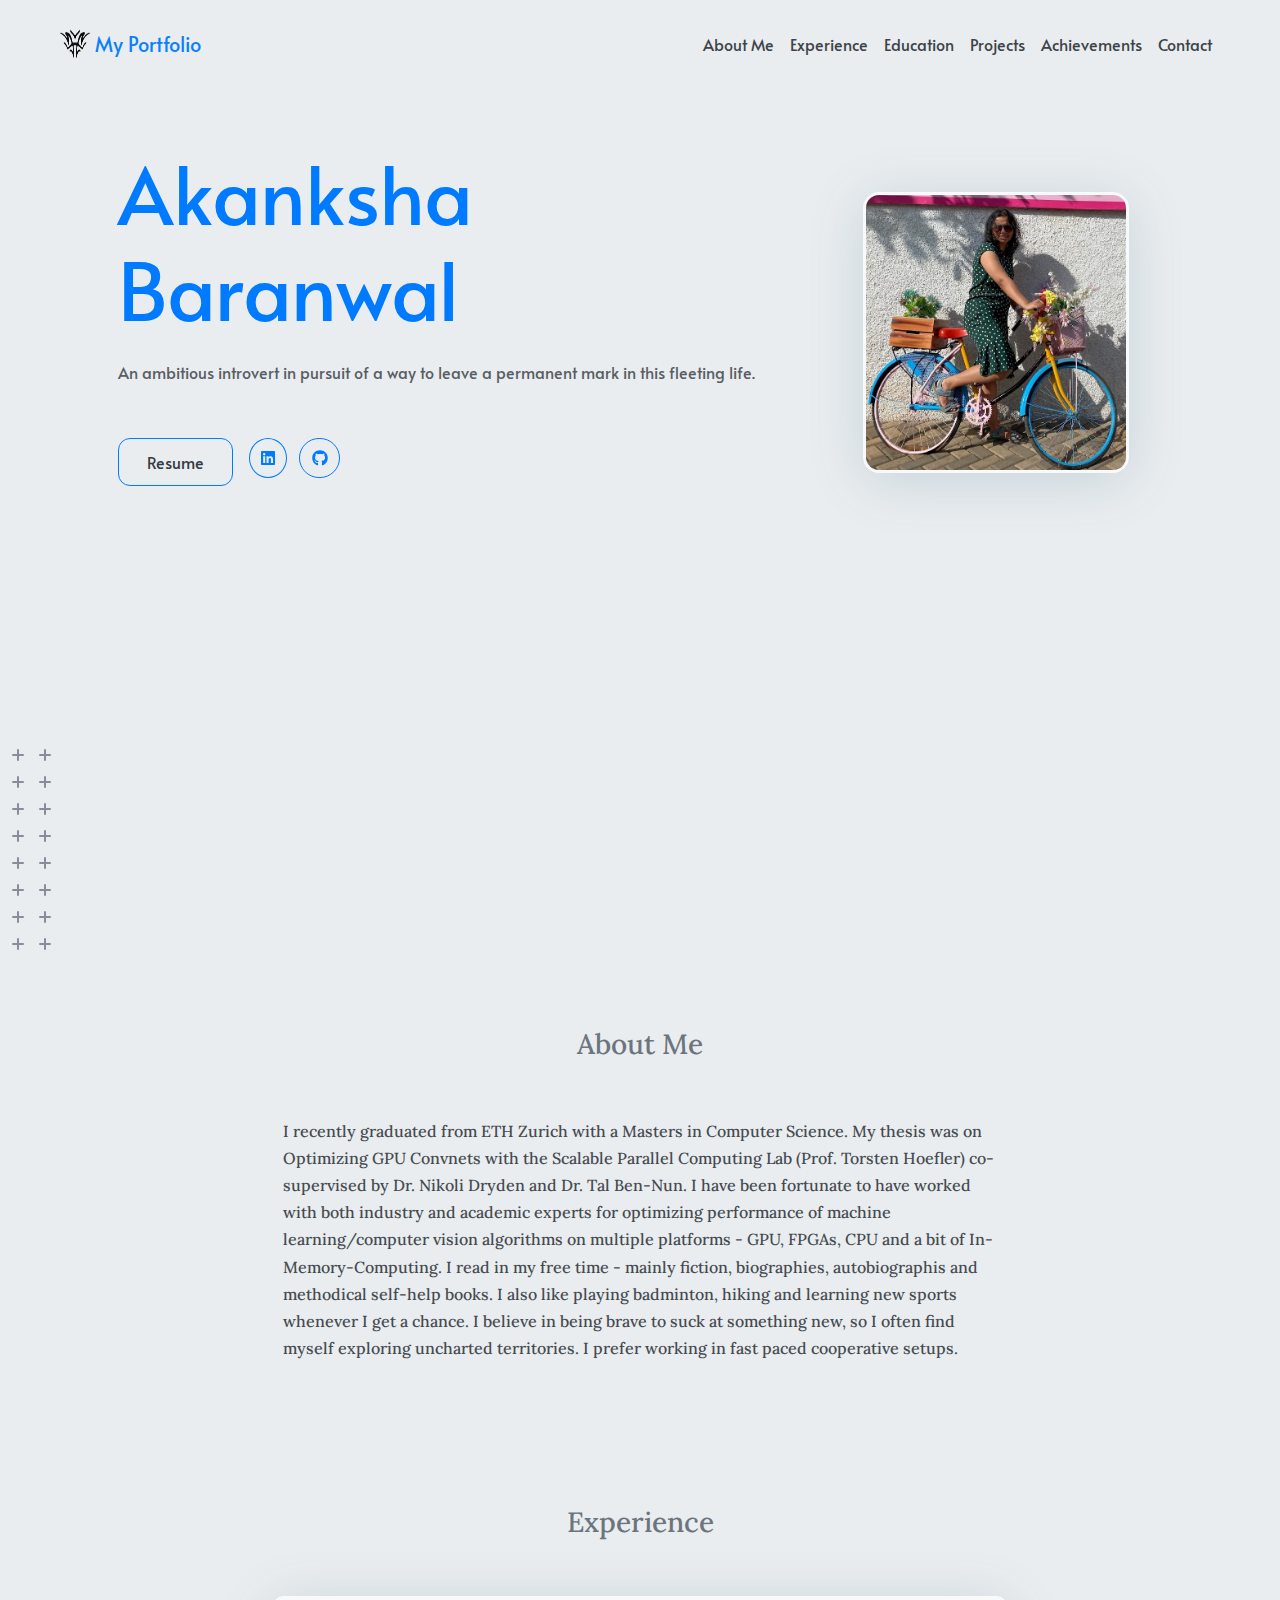
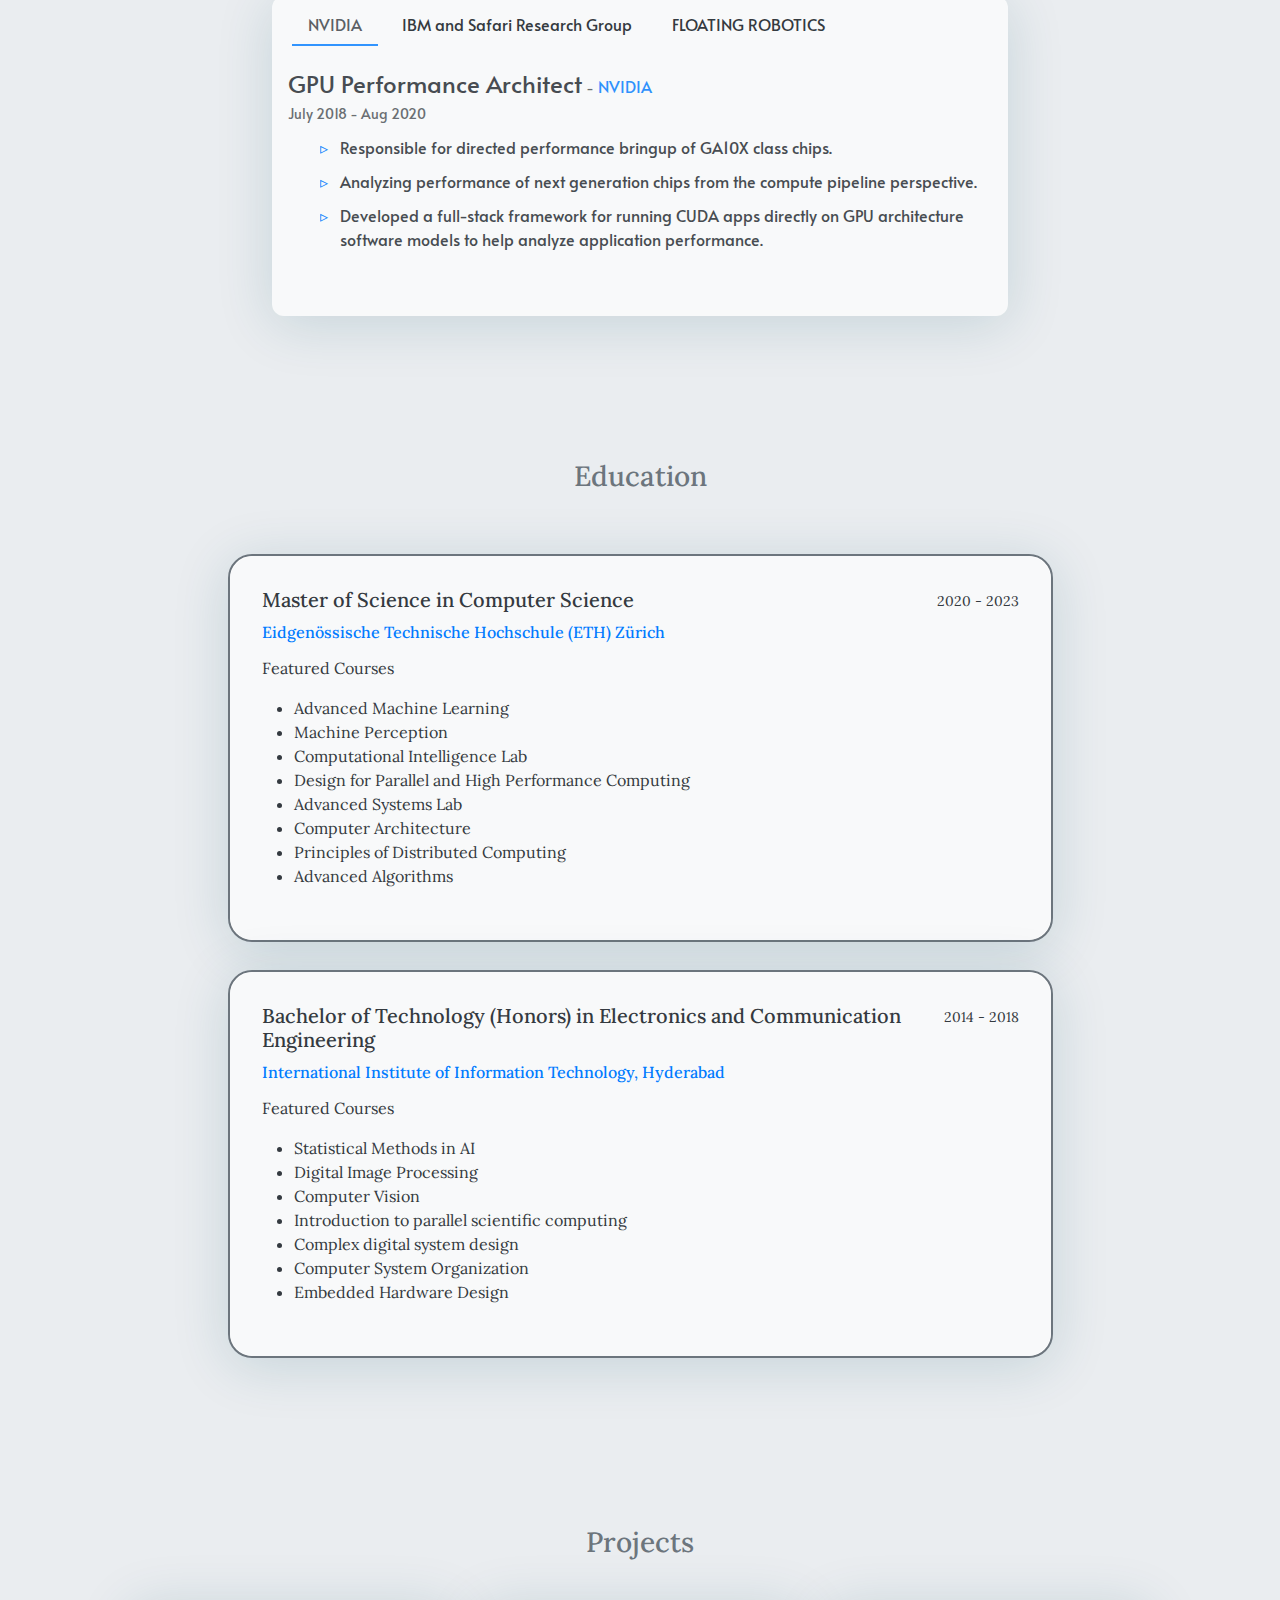
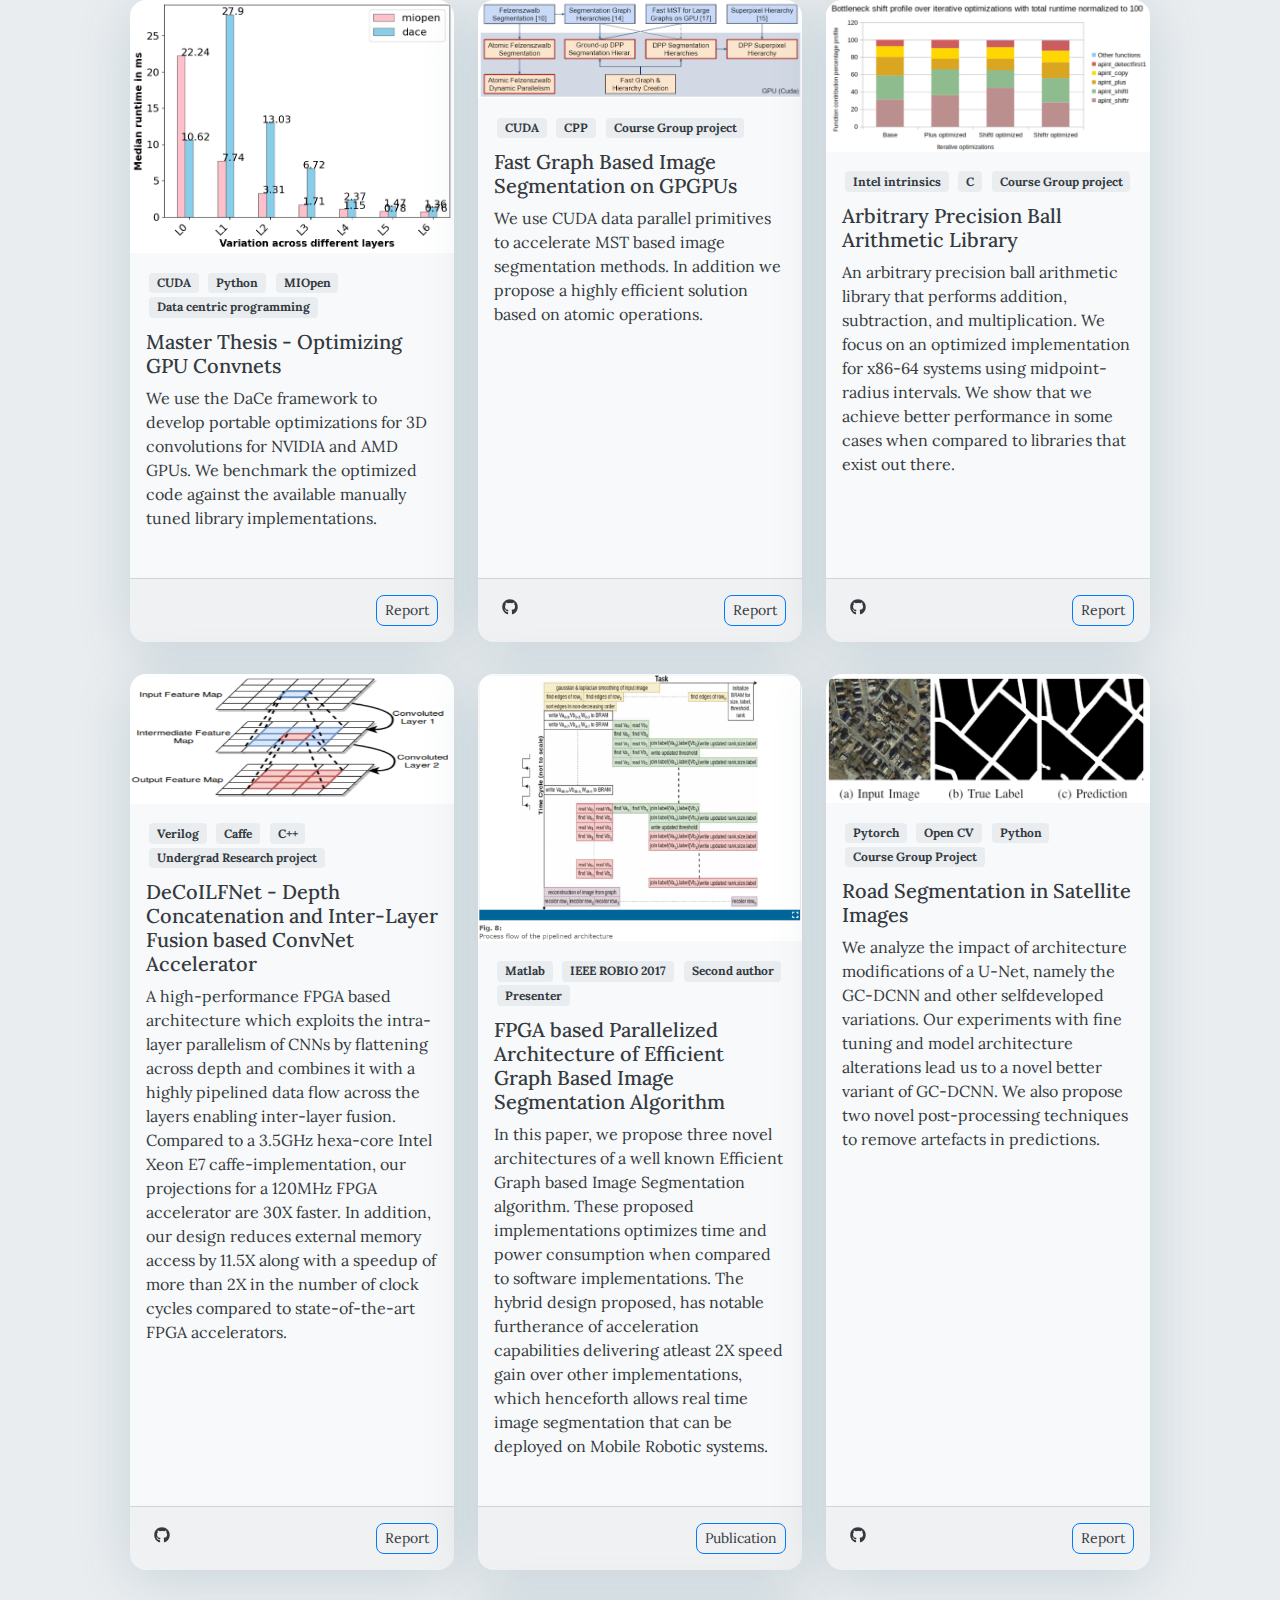
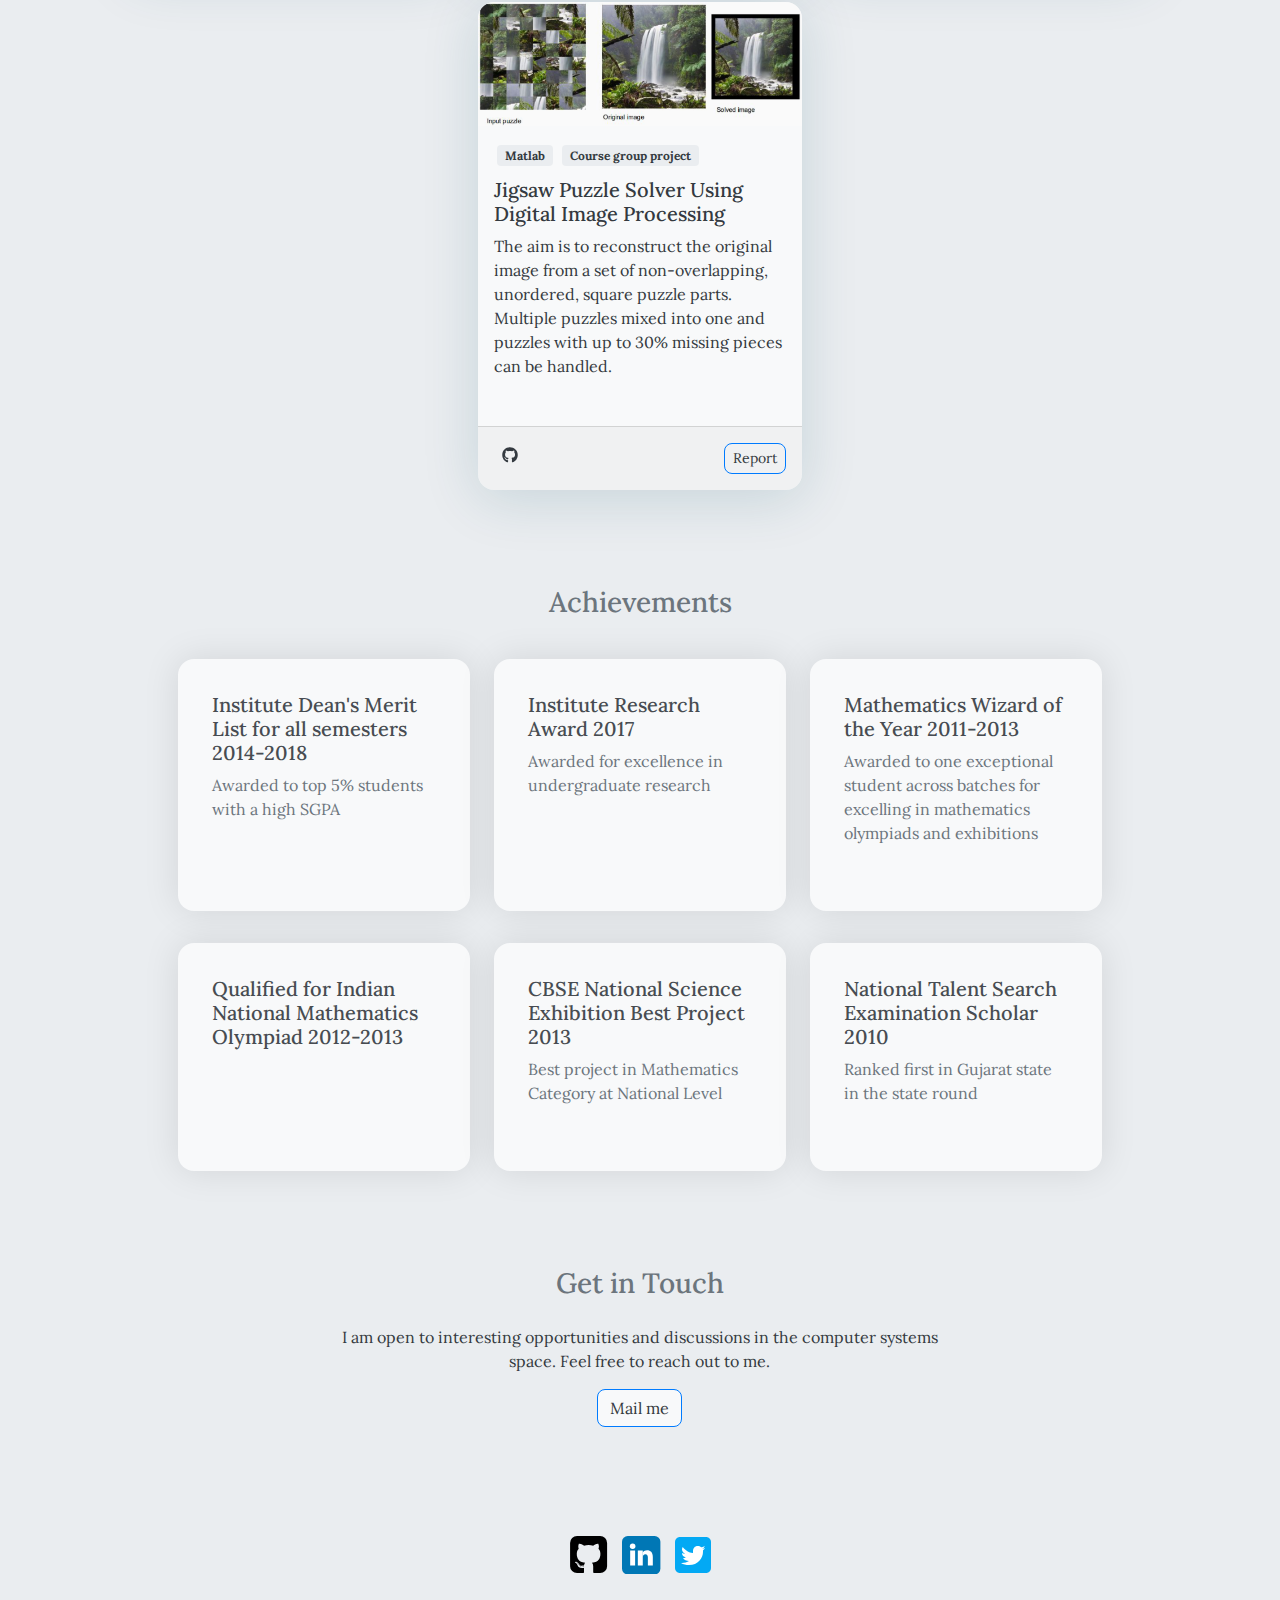
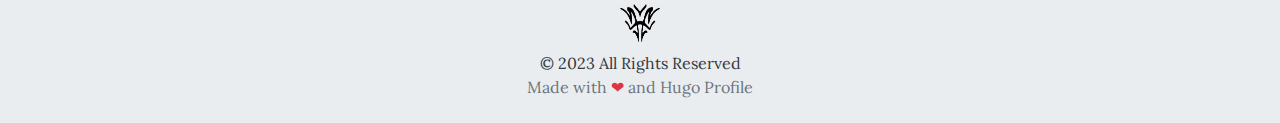
==== commit 5b105e51: "fixing bugs clearly" ====
--- a/index.html
+++ b/index.html
@@ -164,11 +164,6 @@
             </a>
 
             
-                <div>
-                    <input id="search" autocomplete="off" class="form-control mr-sm-2 d-none d-md-block" placeholder='Ctrl &#43; k to Search...'
-                        aria-label="Search" oninput="searchOnChange(event)">
-                </div>
-            
 
             
             <button class="navbar-toggler" type="button" data-bs-toggle="collapse" data-bs-target="#navbarContent"
@@ -181,12 +176,6 @@
             
             <div class="collapse navbar-collapse text-wrap primary-font" id="navbarContent">
                 <ul class="navbar-nav ms-auto text-center">
-                    
-                        <li class="nav-item navbar-text d-block d-md-none">
-                            <div class="nav-link">
-                                <input id="search" autocomplete="off" class="form-control mr-sm-2" placeholder='Ctrl &#43; k to Search...' aria-label="Search" oninput="searchOnChange(event)">
-                            </div>
-                        </li>
                     
 
                     
@@ -780,17 +769,16 @@
 
                                 
                                 <div class="py-1 education-content">
-                                    Master Thesis</p>
+                                    Featured Courses</p>
 <ul>
-<li>Optimizing GPU Convnets, Scalable Parallel Computing Lab, Prof. Torsten Hoefler
-Featured Courses</li>
+<li>Advanced Machine Learning</li>
+<li>Machine Perception</li>
+<li>Computational Intelligence Lab</li>
 <li>Design for Parallel and High Performance Computing</li>
 <li>Advanced Systems Lab</li>
 <li>Computer Architecture</li>
 <li>Principles of Distributed Computing</li>
 <li>Advanced Algorithms</li>
-<li>Advanced Machine Learning</li>
-<li>Computational Intelligence Lab</li>
 </ul>
                                 </div>
 
@@ -825,13 +813,13 @@
                                 <div class="py-1 education-content">
                                     Featured Courses</p>
 <ul>
+<li>Statistical Methods in AI</li>
+<li>Digital Image Processing</li>
+<li>Computer Vision</li>
 <li>Introduction to parallel scientific computing</li>
 <li>Complex digital system design</li>
 <li>Computer System Organization</li>
-<li>Digital Image Processing</li>
-<li>Computer Vision</li>
 <li>Embedded Hardware Design</li>
-<li>Statistical Methods in AI</li>
 </ul>
                                 </div>
 
@@ -851,6 +839,43 @@
     <div class="container">
         <h3 class="text-center">Projects</h3>
         <div class="row justify-content-center px-3 px-md-5">
+            
+            <div class="col-lg-4 col-md-6 my-3">
+                <div class="card my-3 h-100" title="Master Thesis - Optimizing GPU Convnets">
+                    <div class="card-head">
+                        <img class="card-img-top" src="/images/graphc.png" alt="Master Thesis - Optimizing GPU Convnets">
+                    </div>
+                    <div class="card-body bg-transparent p-3">
+                        <div class="pb-2 bg-transparent">
+                            
+                            <span class="badge badge-secondary">CUDA</span>
+                            
+                            <span class="badge badge-secondary">Python</span>
+                            
+                            <span class="badge badge-secondary">MIOpen</span>
+                            
+                            <span class="badge badge-secondary">Data centric programming</span>
+                            
+                        </div>
+                        <h5 class="card-title bg-transparent mt-1">Master Thesis - Optimizing GPU Convnets</h5>
+                        <div class="card-text bg-transparent secondary-font">
+                            We use the DaCe framework to develop portable optimizations for 3D convolutions for NVIDIA and AMD GPUs. We benchmark the optimized code against the available manually tuned library implementations.
+                        </div>
+                    </div>
+                    
+                    <div class="card-footer py-3">
+                        
+                        
+                        <span class="float-end">
+                            <a class="btn btn-sm" href="https://www.research-collection.ethz.ch/handle/20.500.11850/613203" target="_blank">
+                                Report
+                            </a>
+                        </span>
+                        
+                    </div>
+                    
+                </div>
+            </div>
             
             <div class="col-lg-4 col-md-6 my-3">
                 <div class="card my-3 h-100" title="Fast Graph Based Image Segmentation on GPGPUs">
@@ -1319,8 +1344,6 @@
 
 
 
-    <script src="/js/search.js"></script>
-
 
 
 
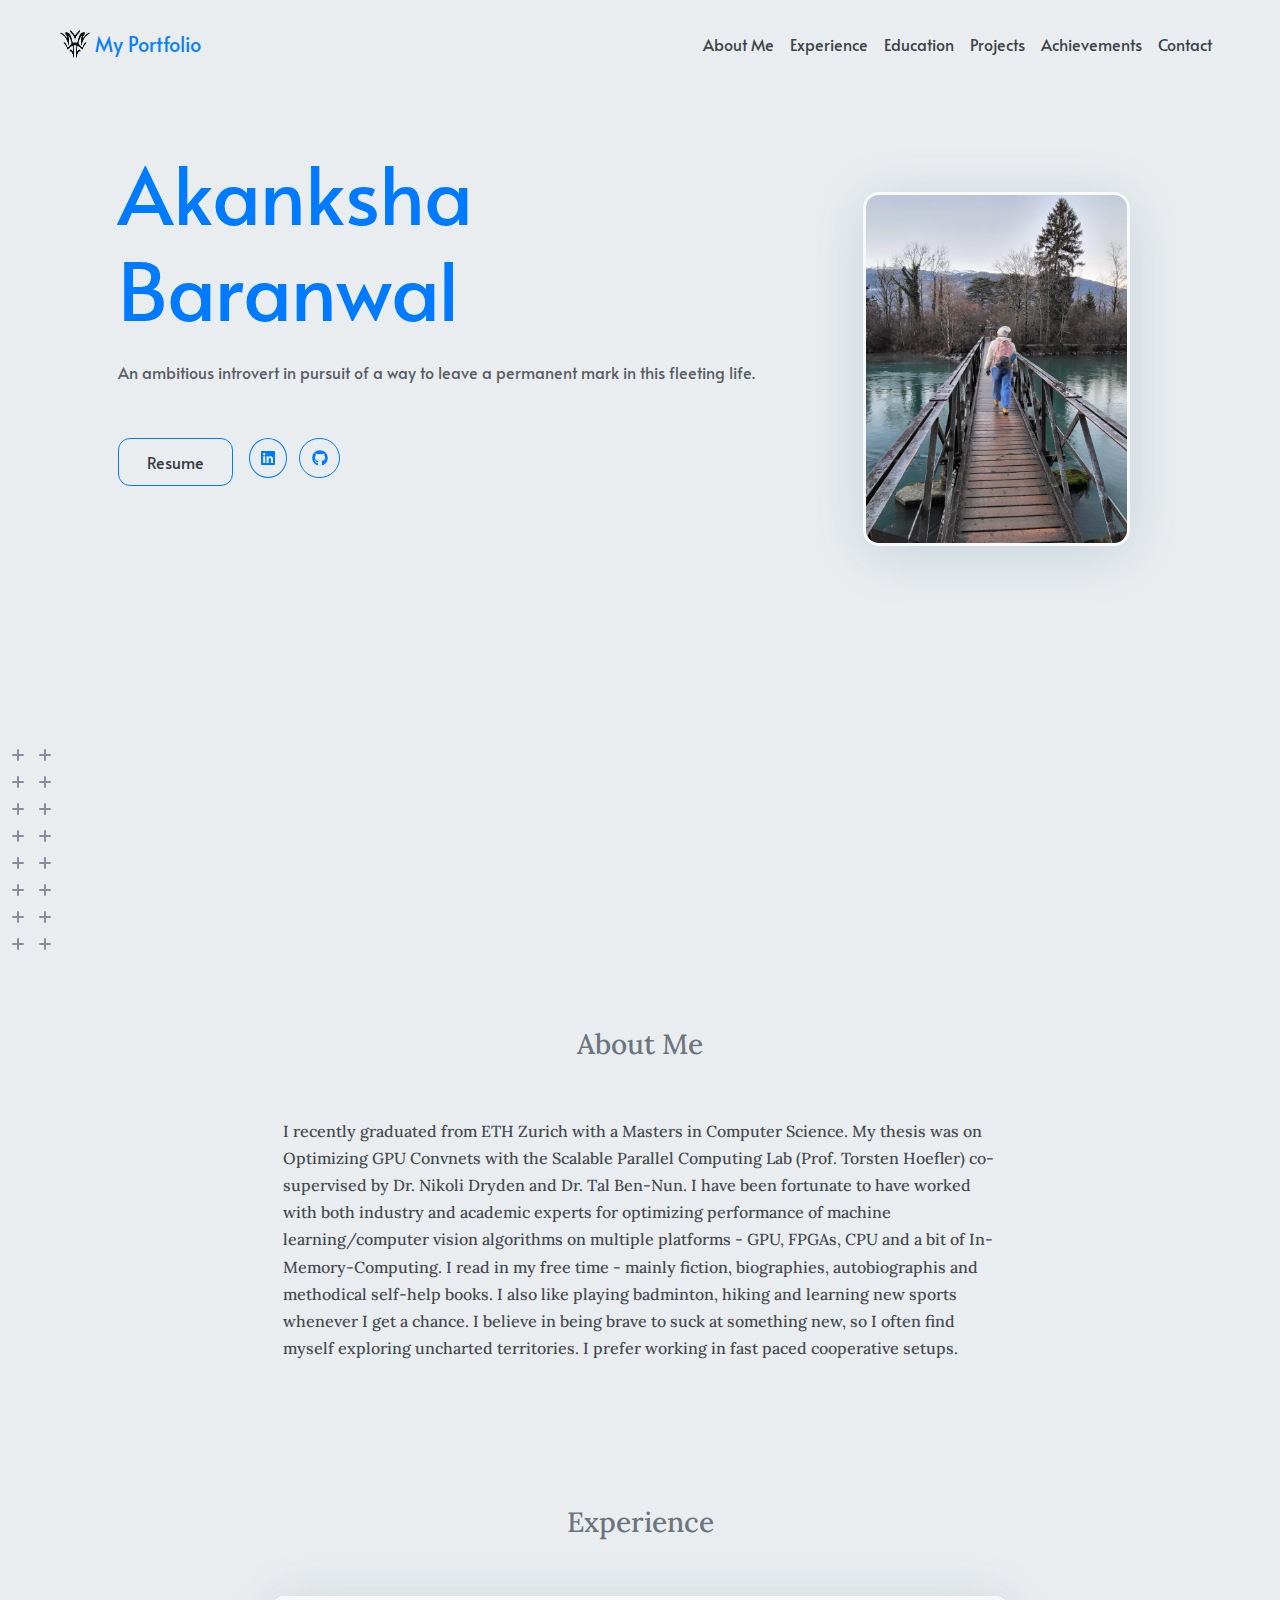
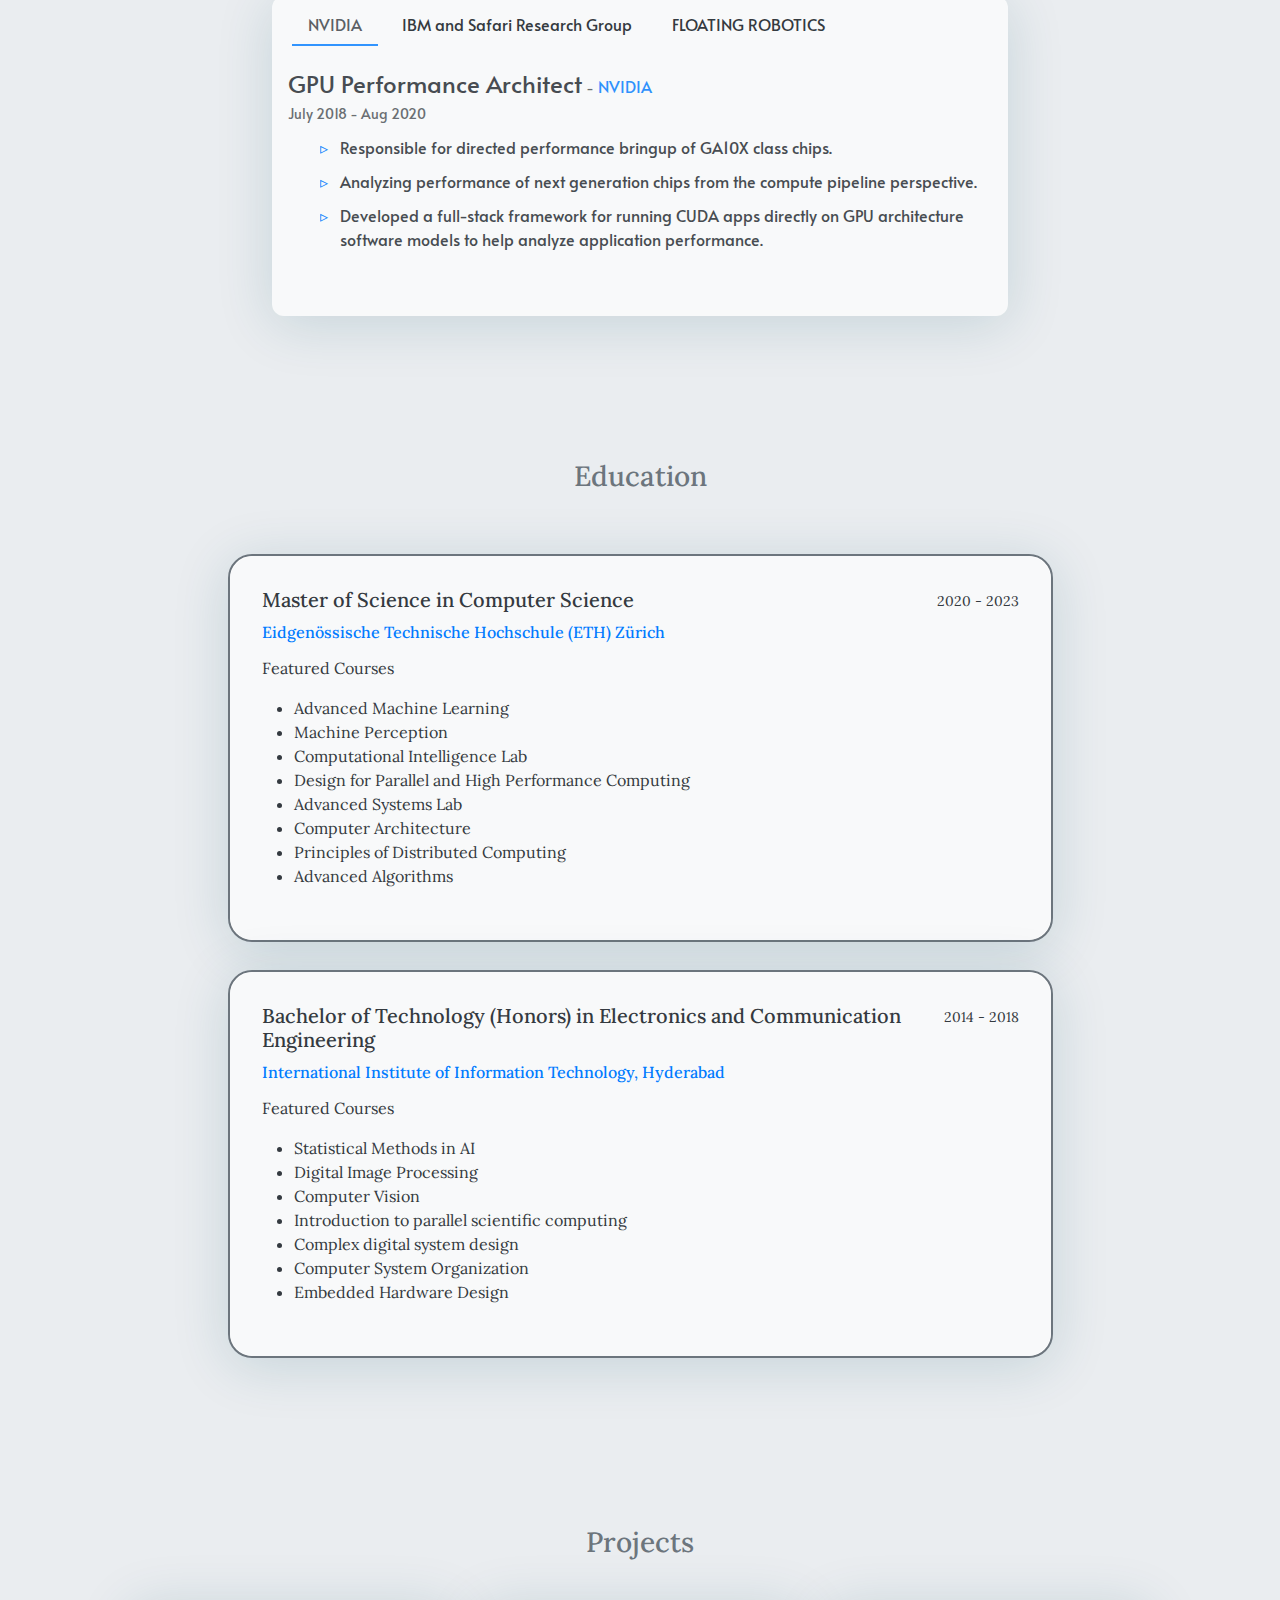
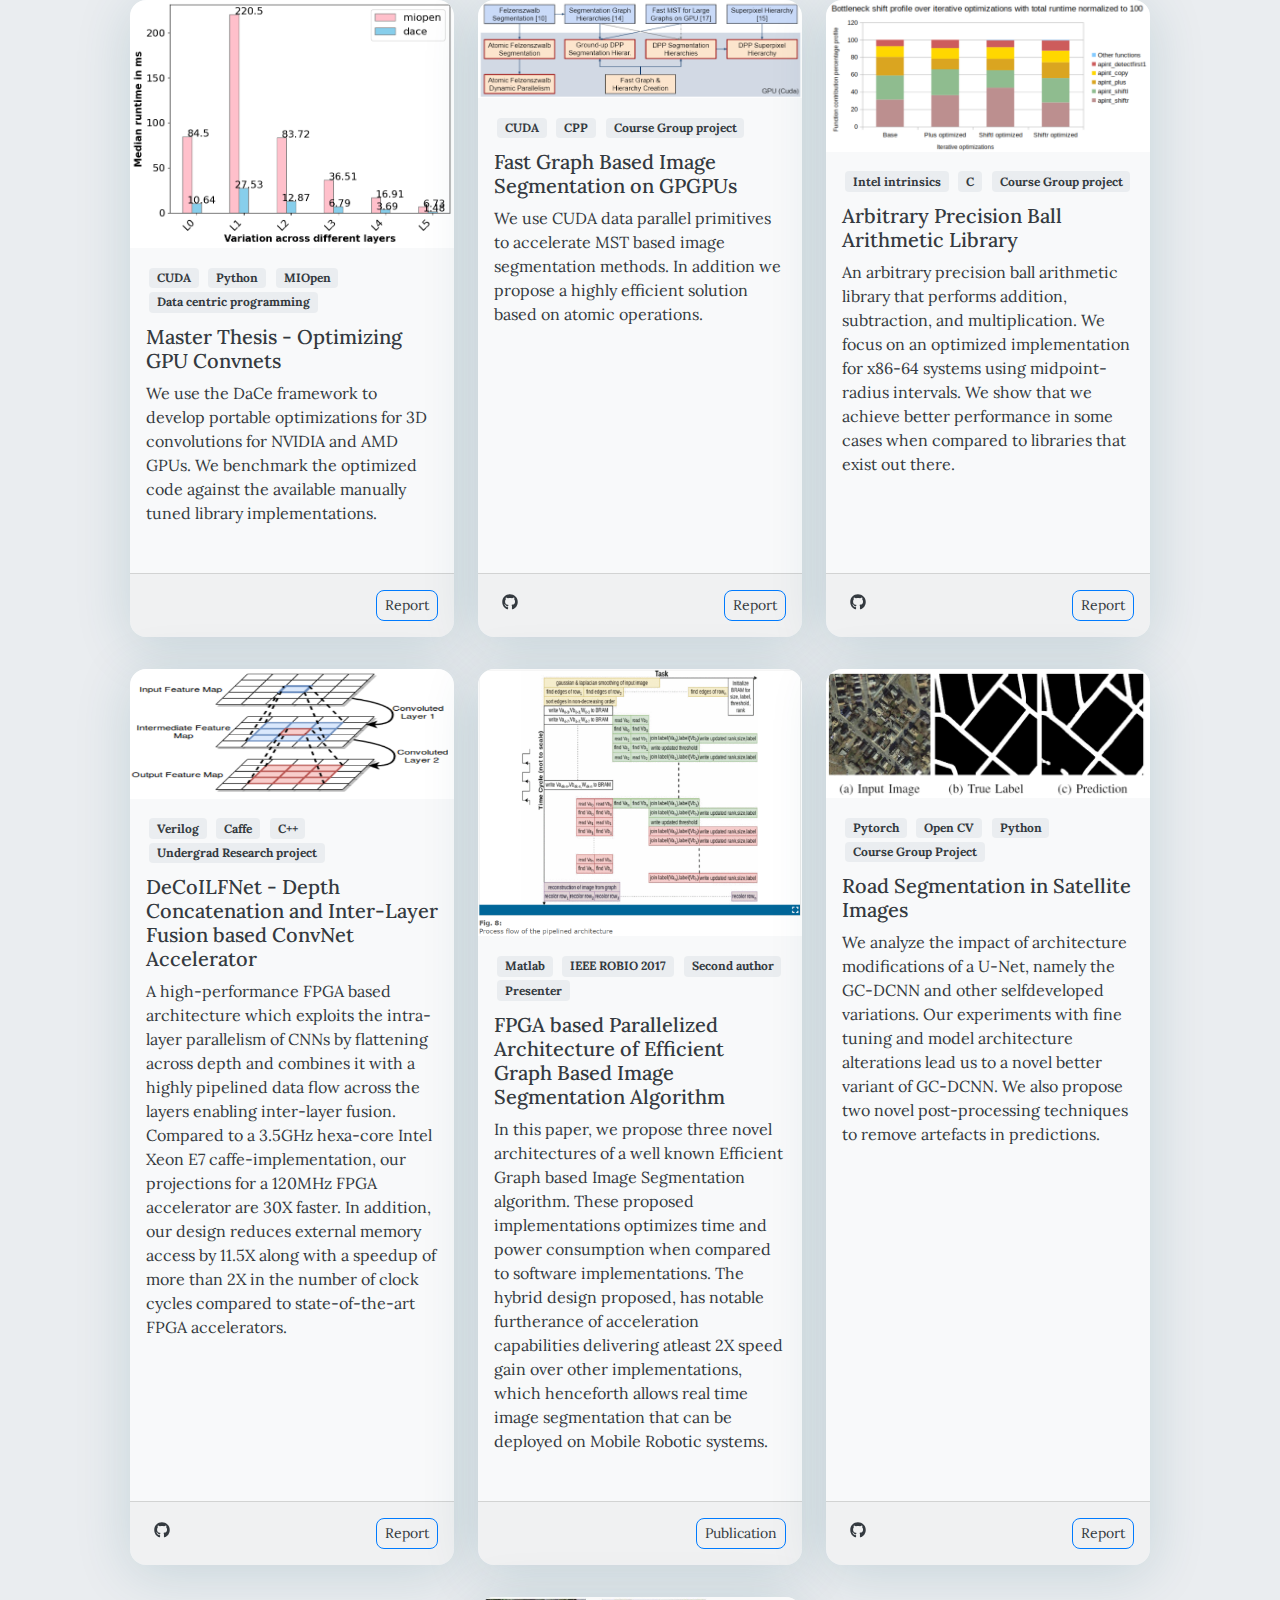
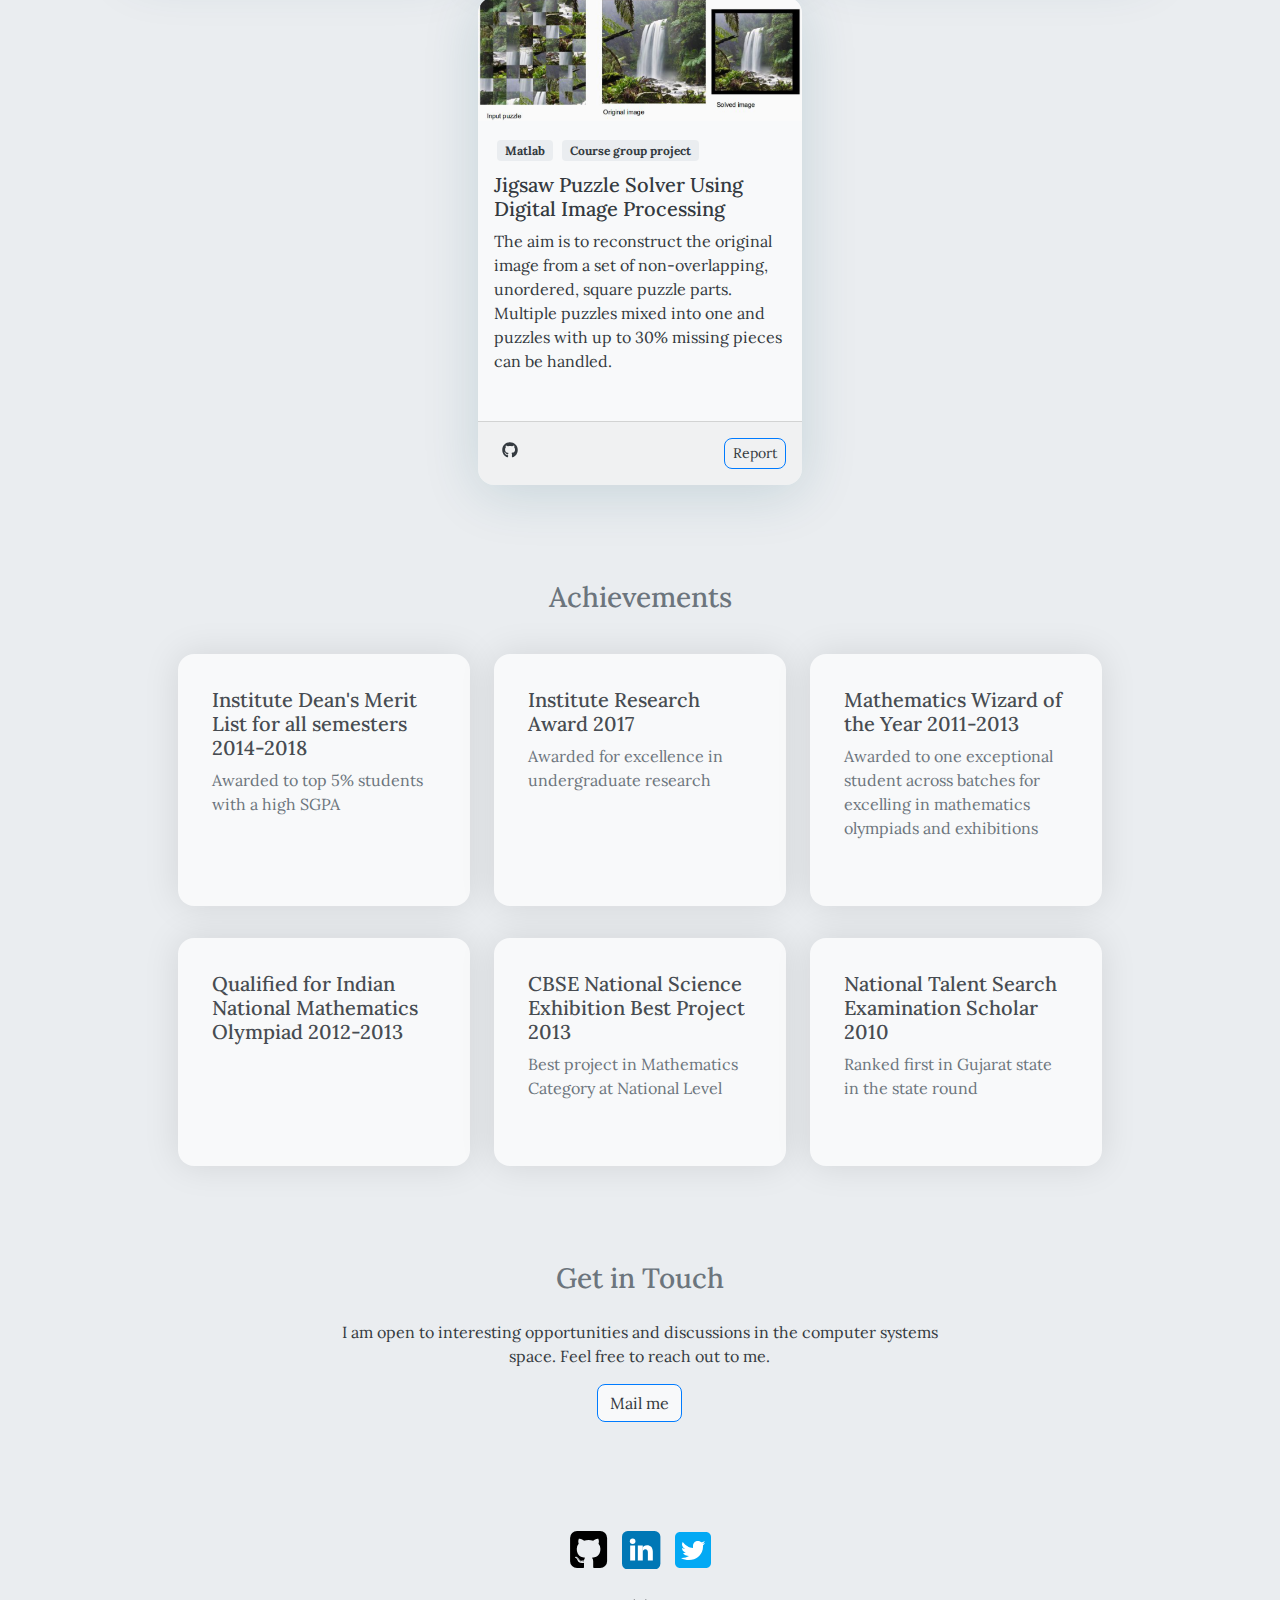
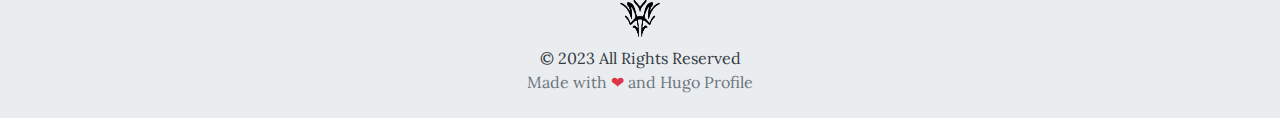
==== commit 25e08e2c: "updating image" ====
--- a/index.html
+++ b/index.html
@@ -292,7 +292,7 @@
             <div class="col-sm-12 col-md-12 col-lg-4">
                 <div class="row justify-content-center">
                     <div class="col-sm-12 col-md-9 pt-5 image  px-5 px-md-5 px-lg-0 text-center">
-                        <img src="/images/me2.png"
+                        <img src="/images/me2.jpg"
                             class="img-thumbnail mx-auto"
                             alt=""
                         >
@@ -843,7 +843,7 @@
             <div class="col-lg-4 col-md-6 my-3">
                 <div class="card my-3 h-100" title="Master Thesis - Optimizing GPU Convnets">
                     <div class="card-head">
-                        <img class="card-img-top" src="/images/graphc.png" alt="Master Thesis - Optimizing GPU Convnets">
+                        <img class="card-img-top" src="/images/graphdir.png" alt="Master Thesis - Optimizing GPU Convnets">
                     </div>
                     <div class="card-body bg-transparent p-3">
                         <div class="pb-2 bg-transparent">
